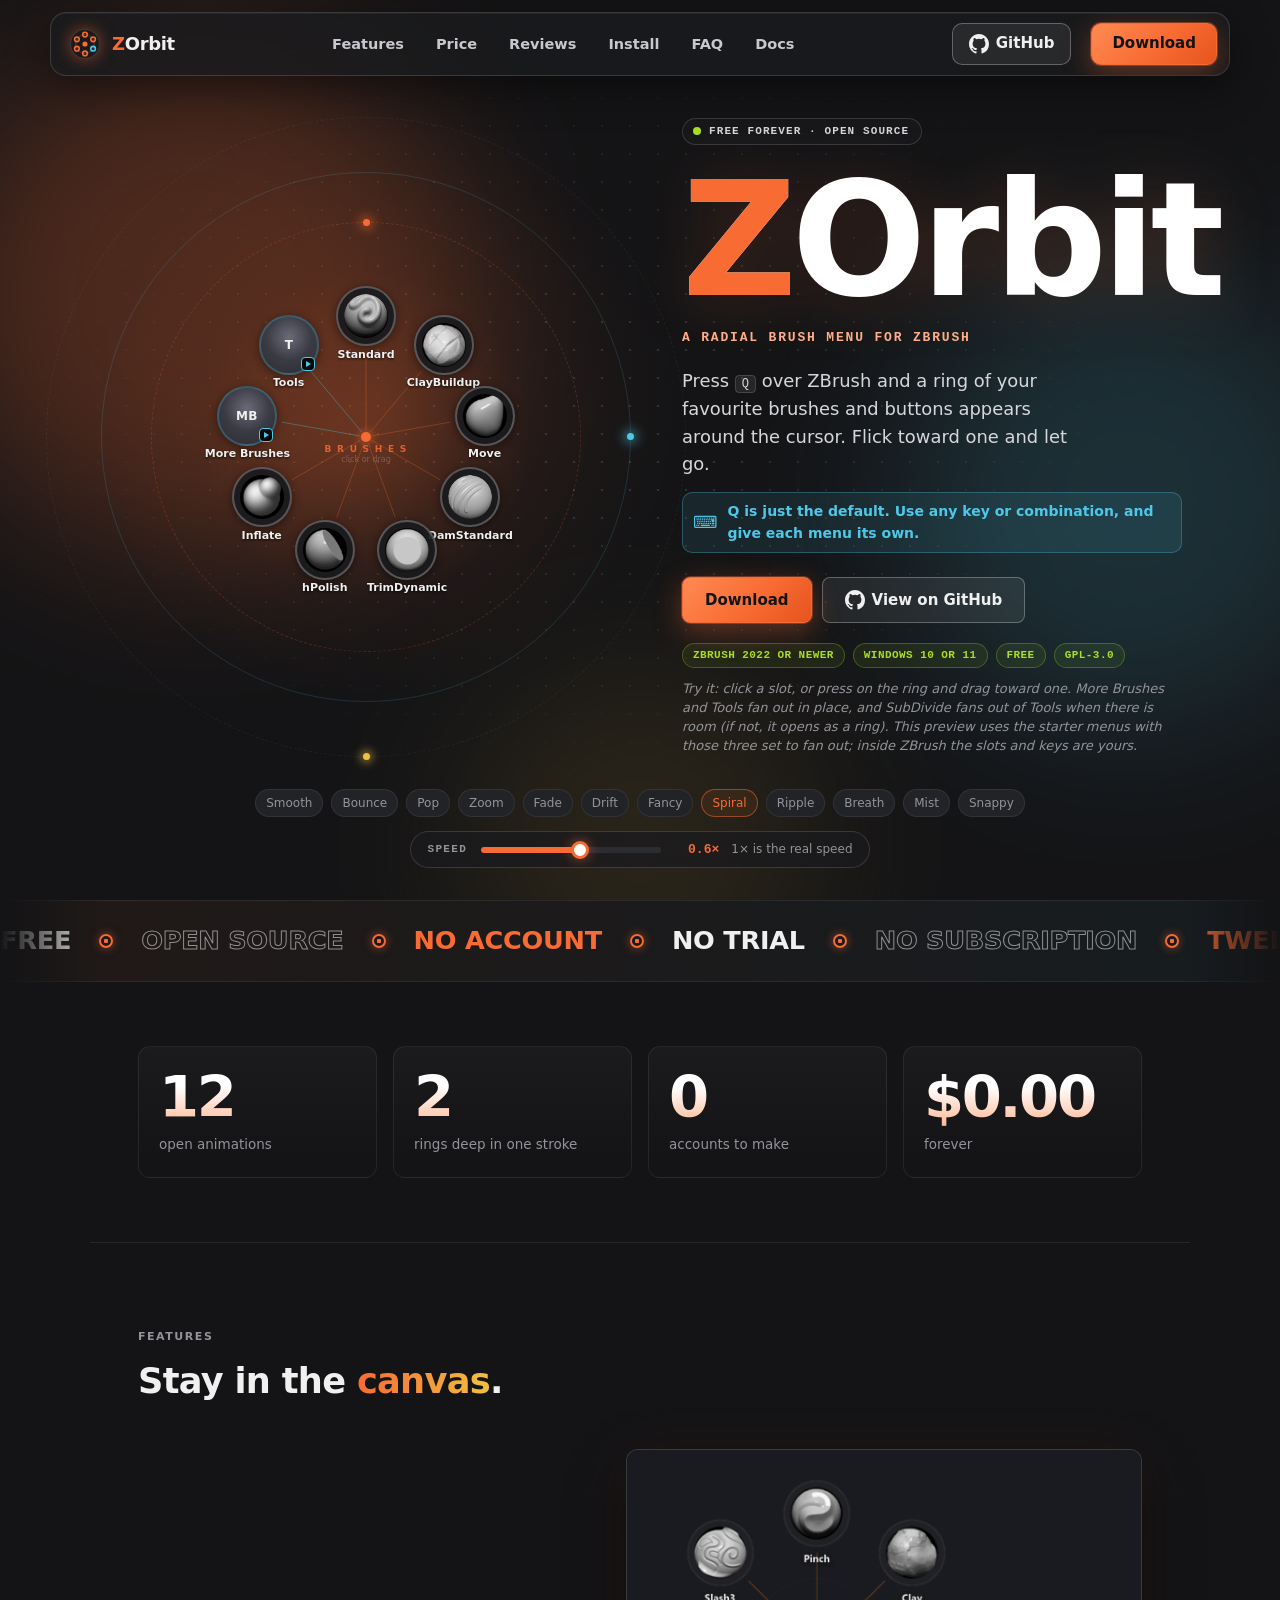
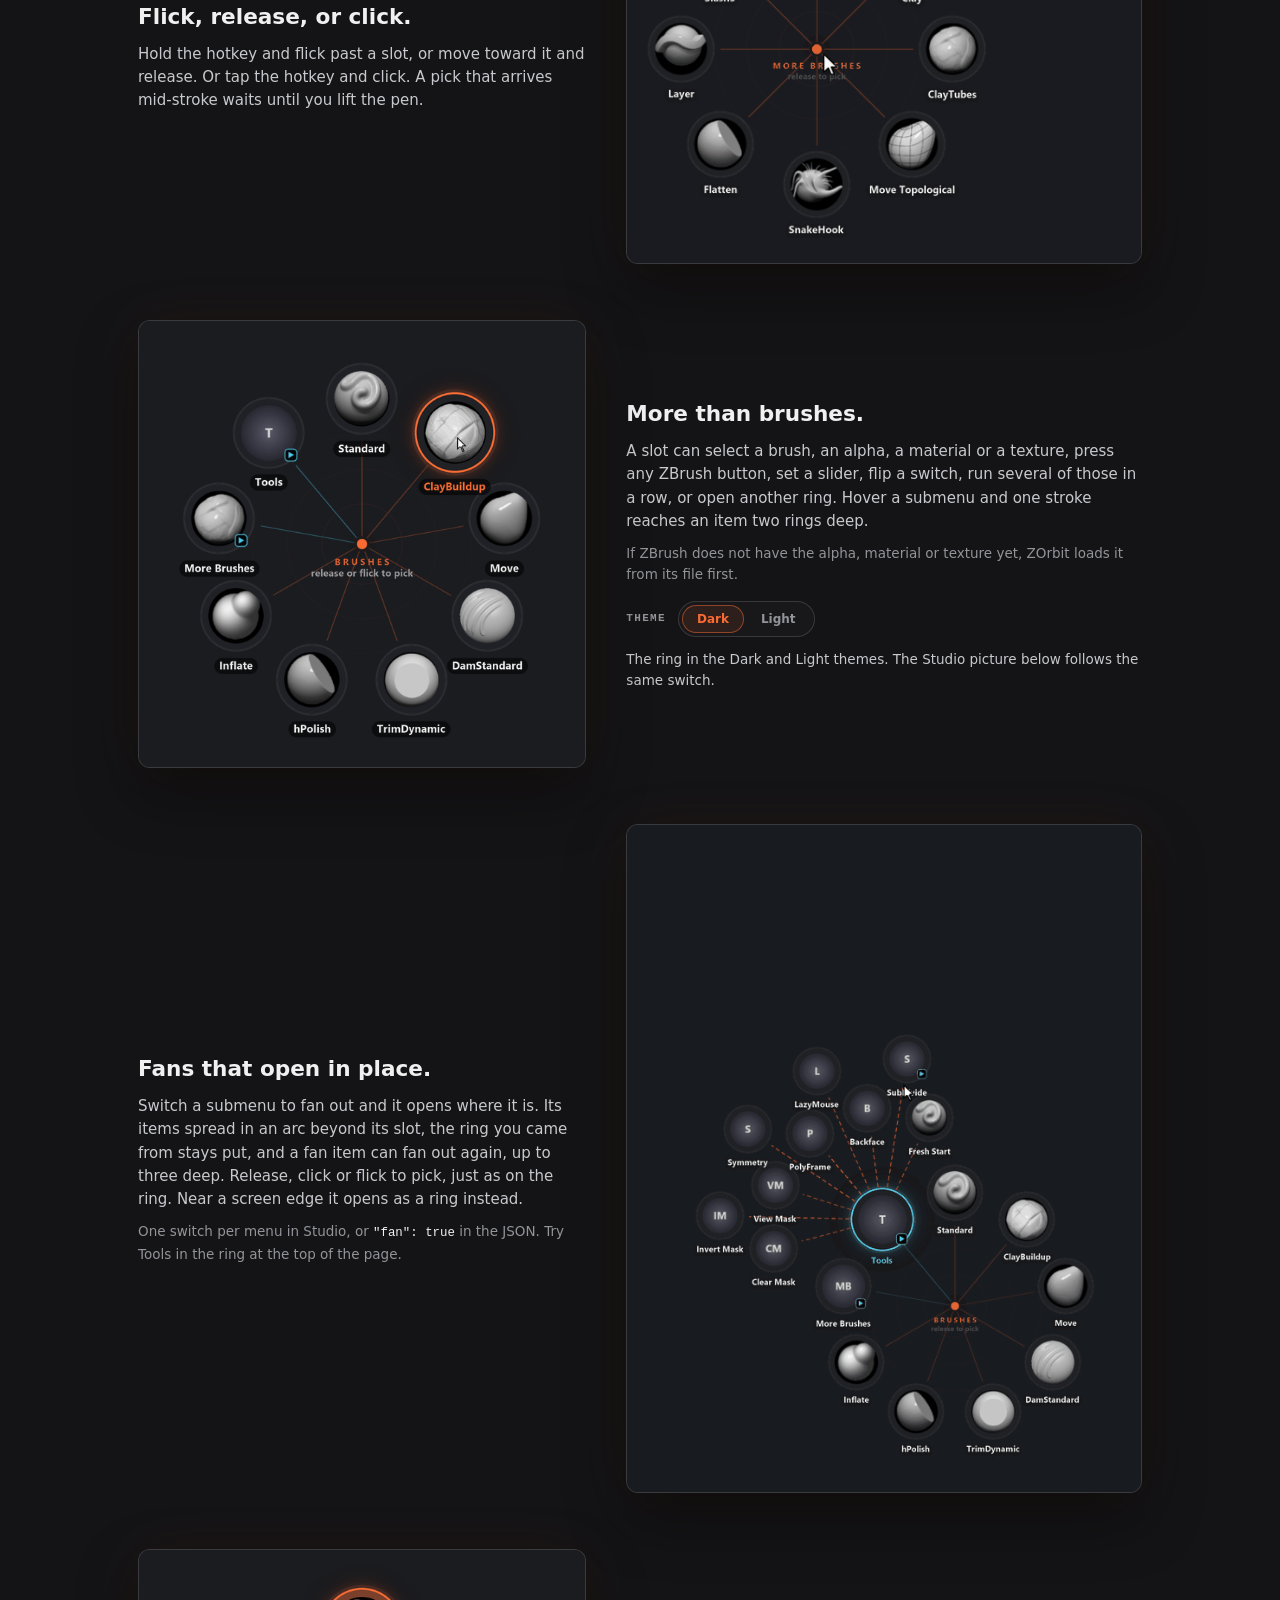
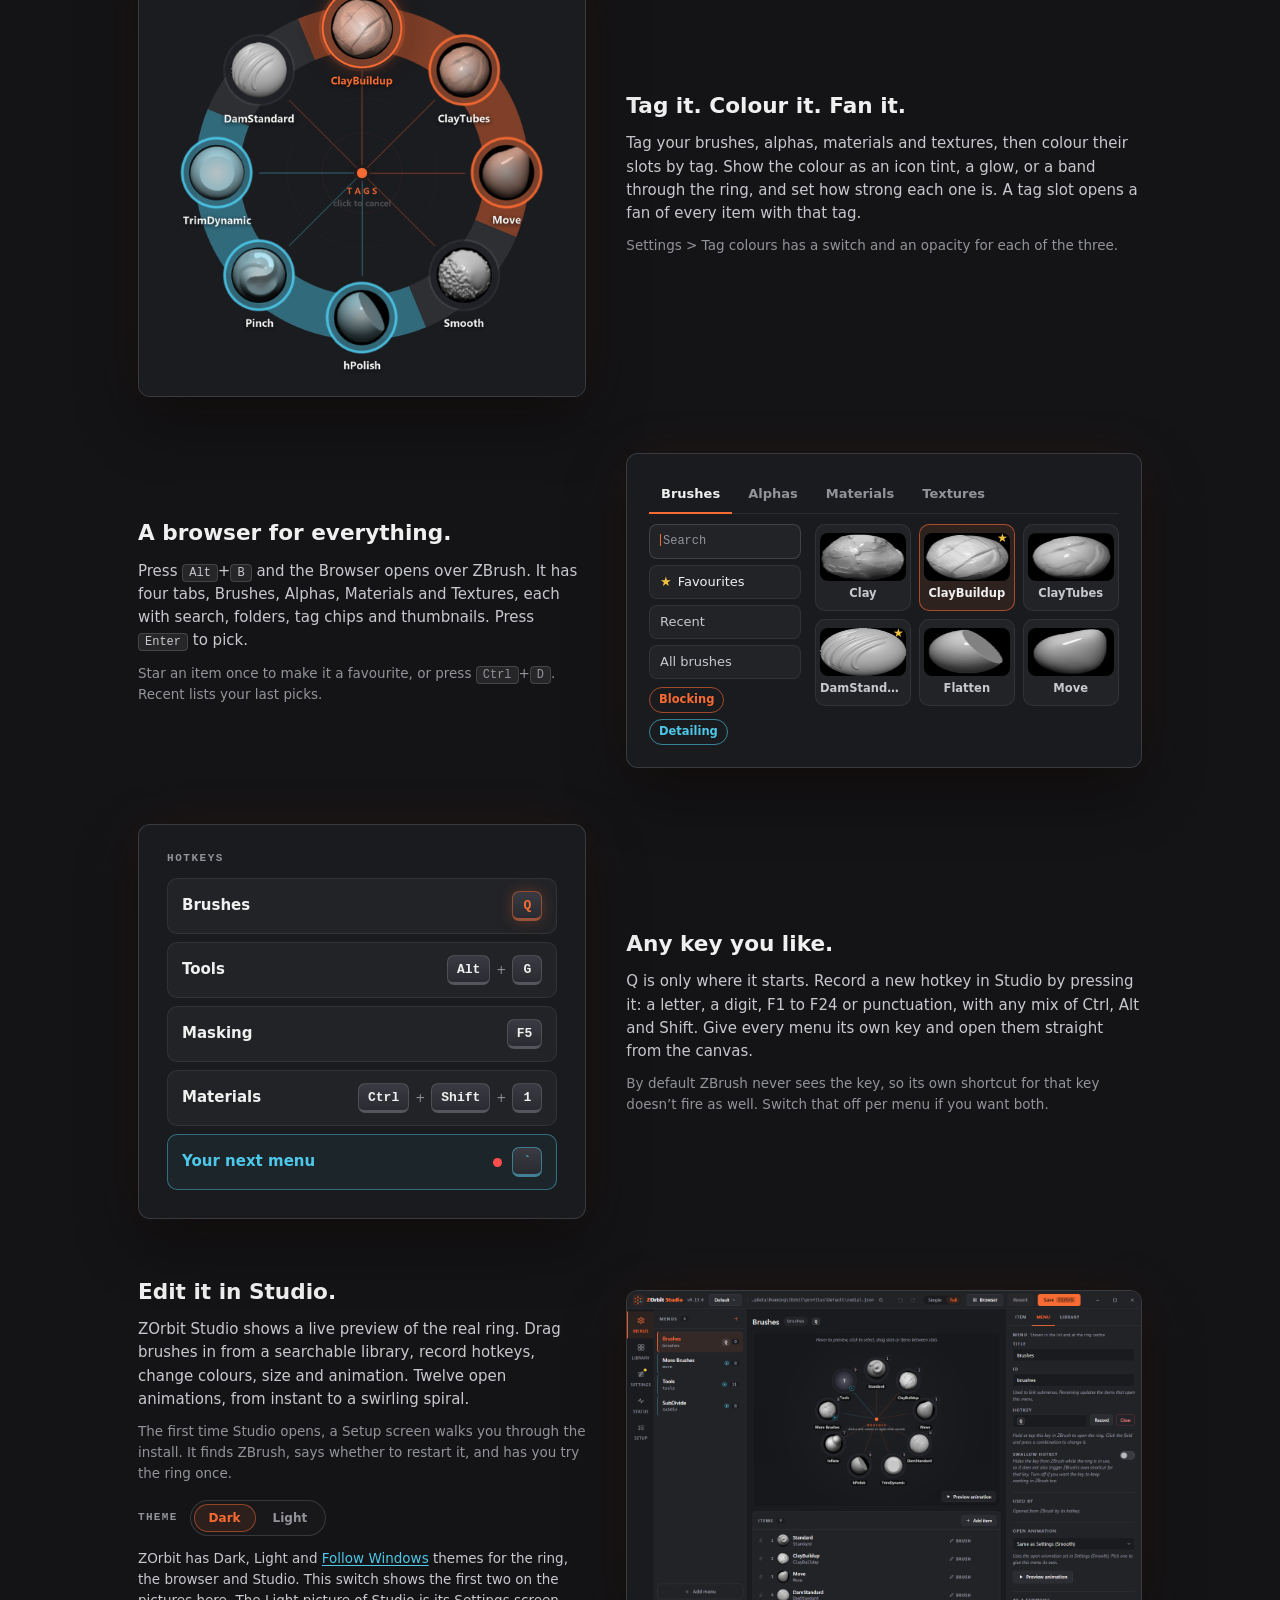
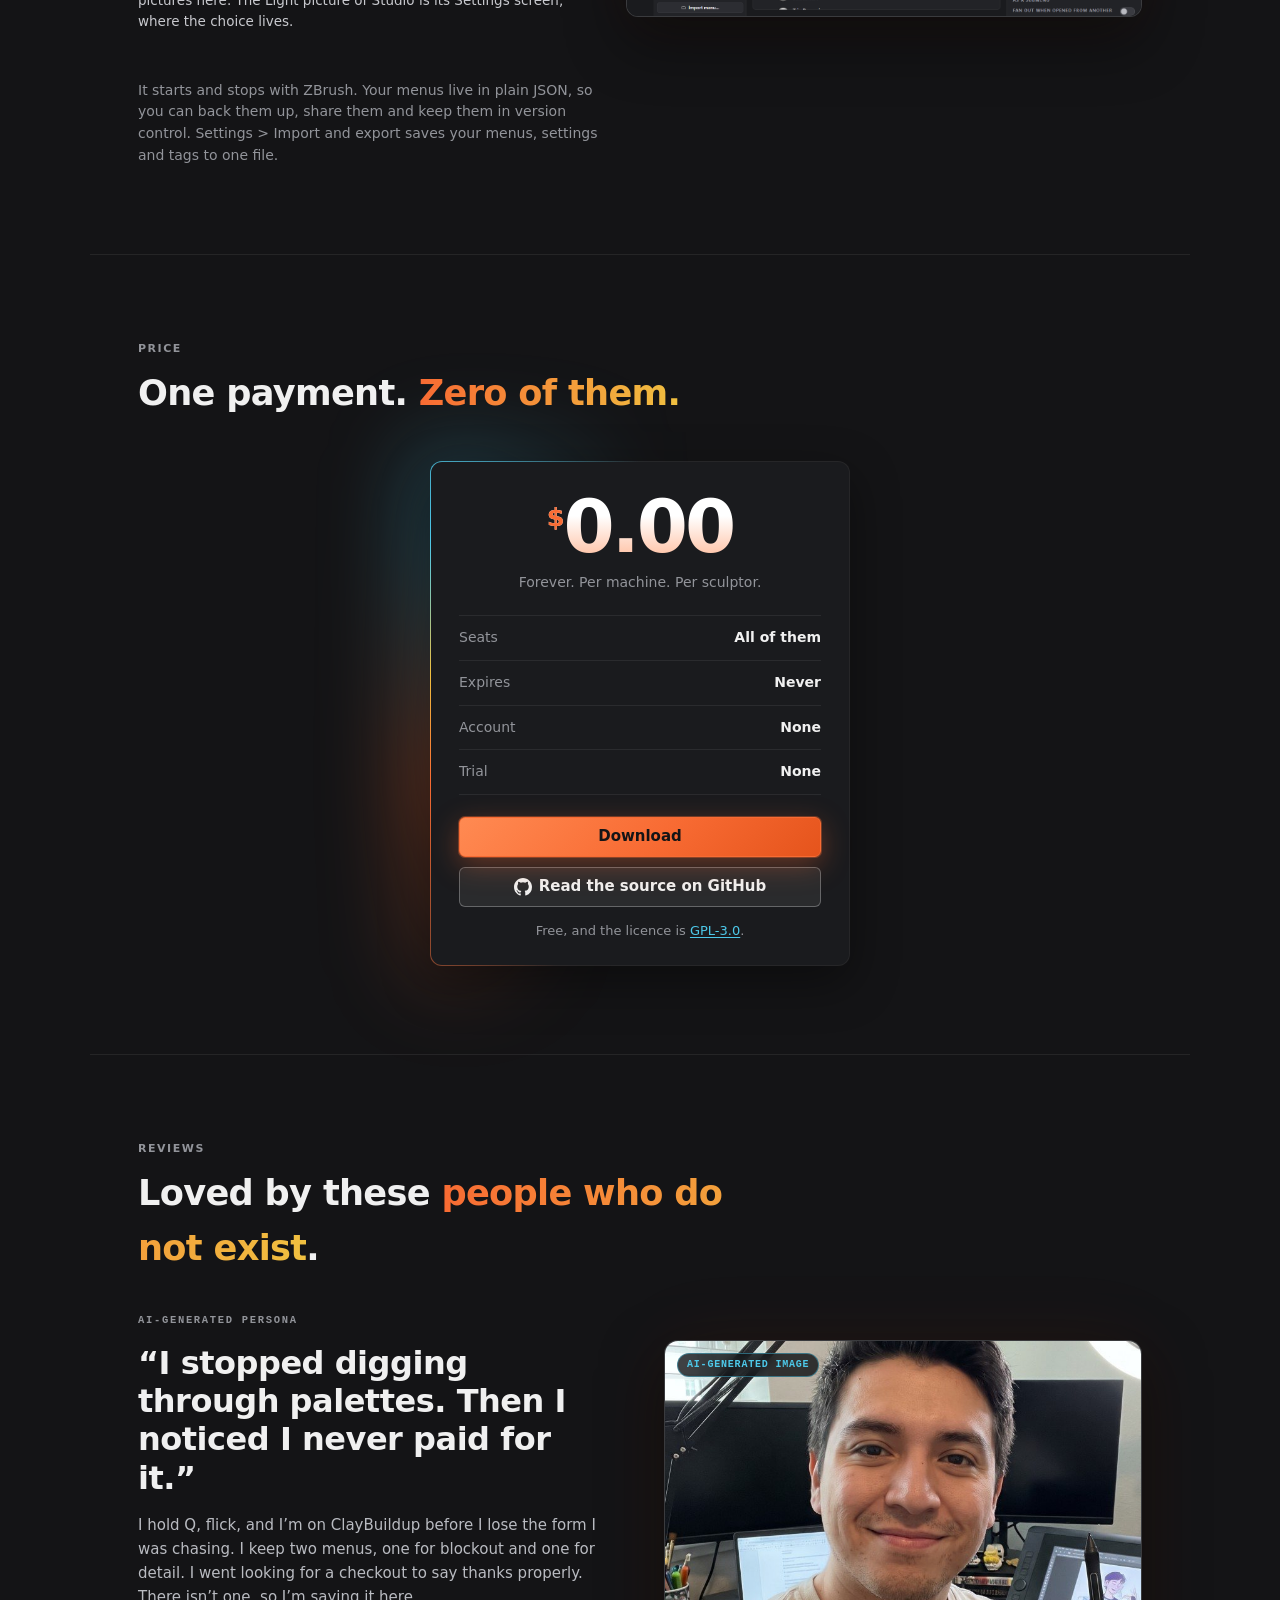
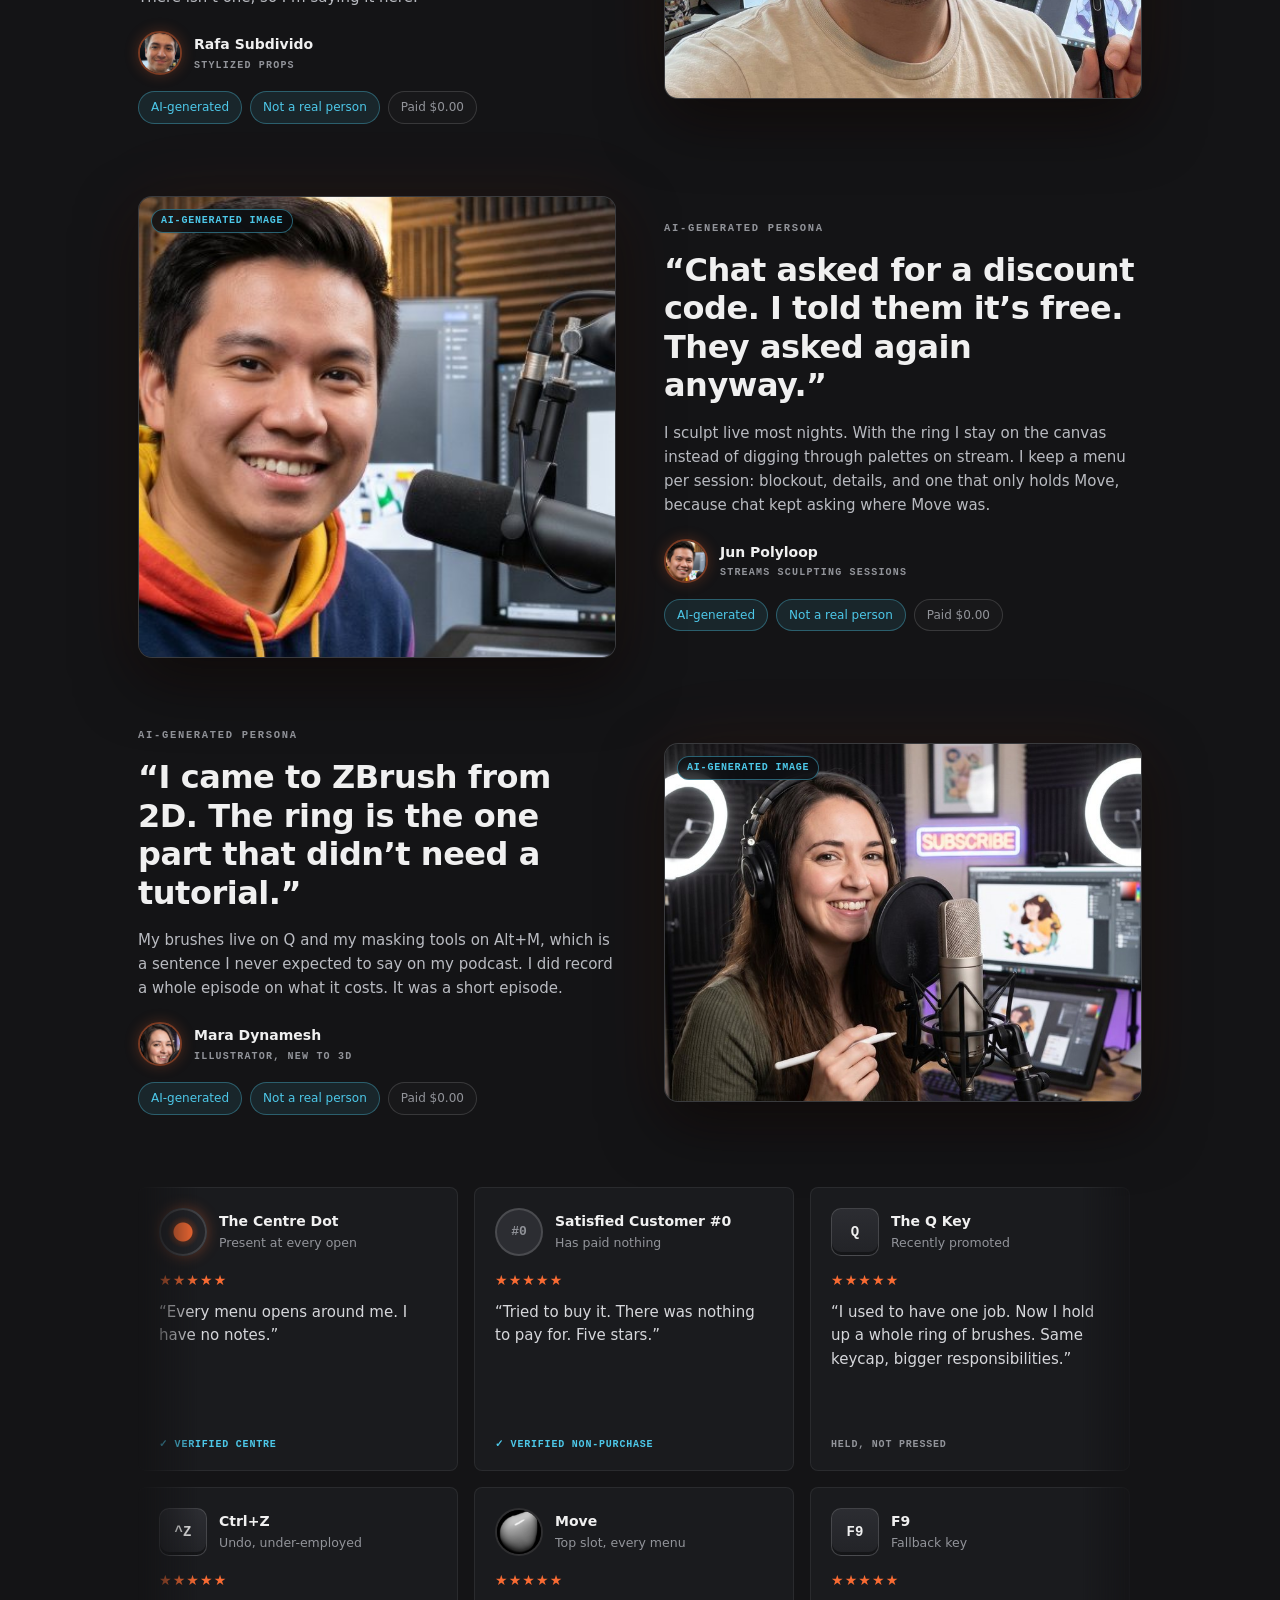
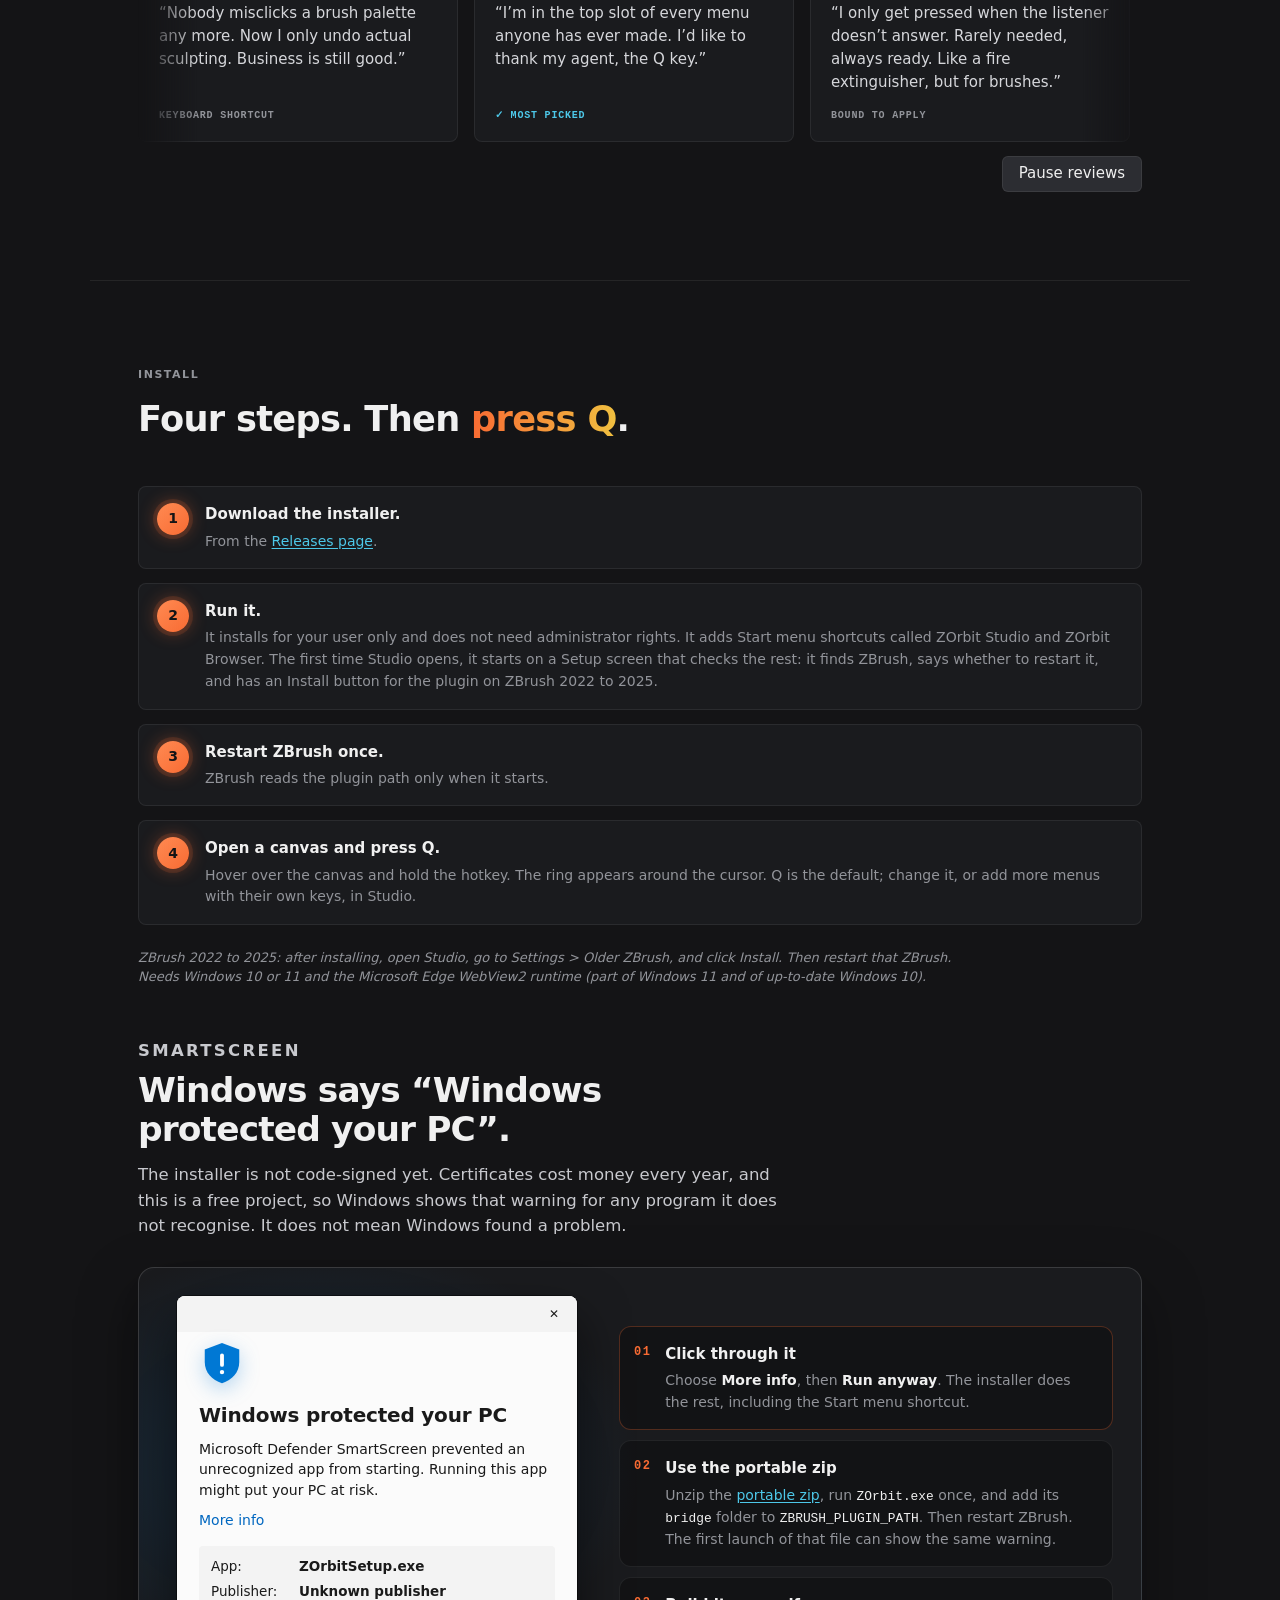
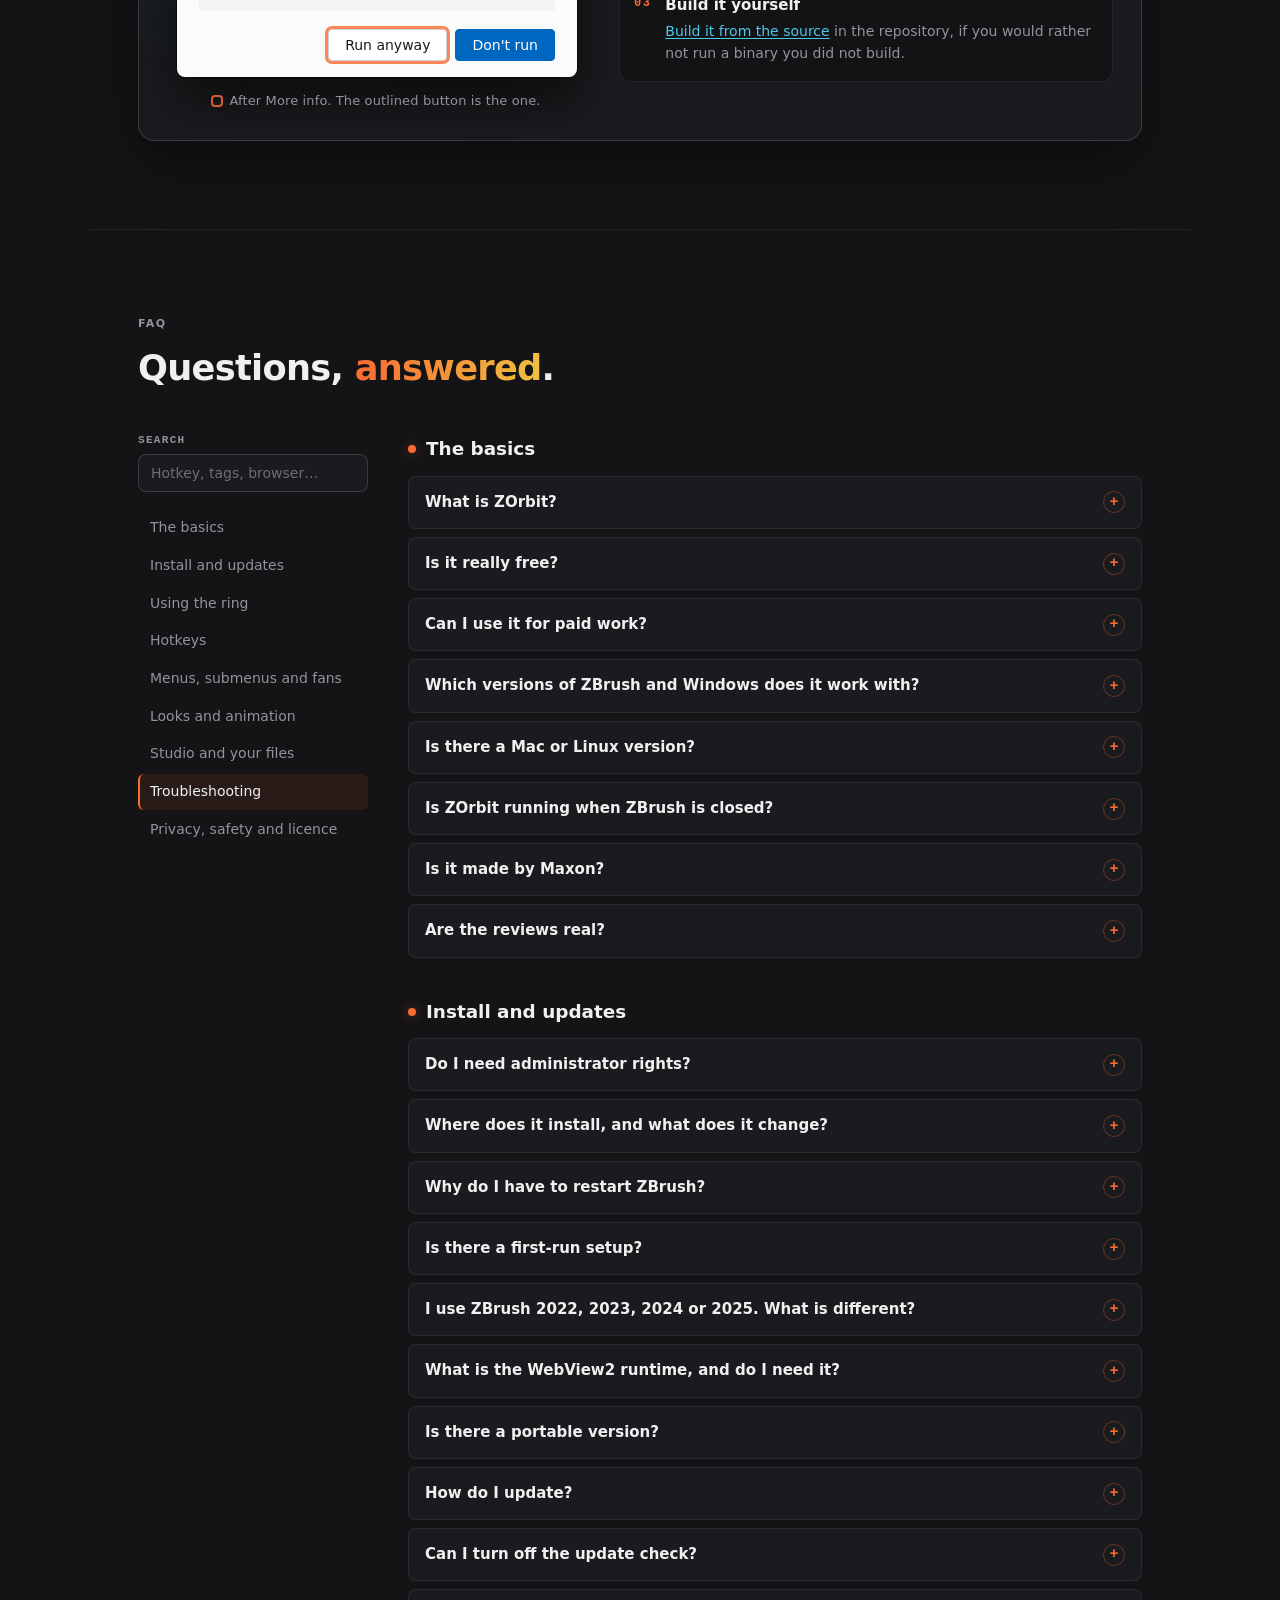
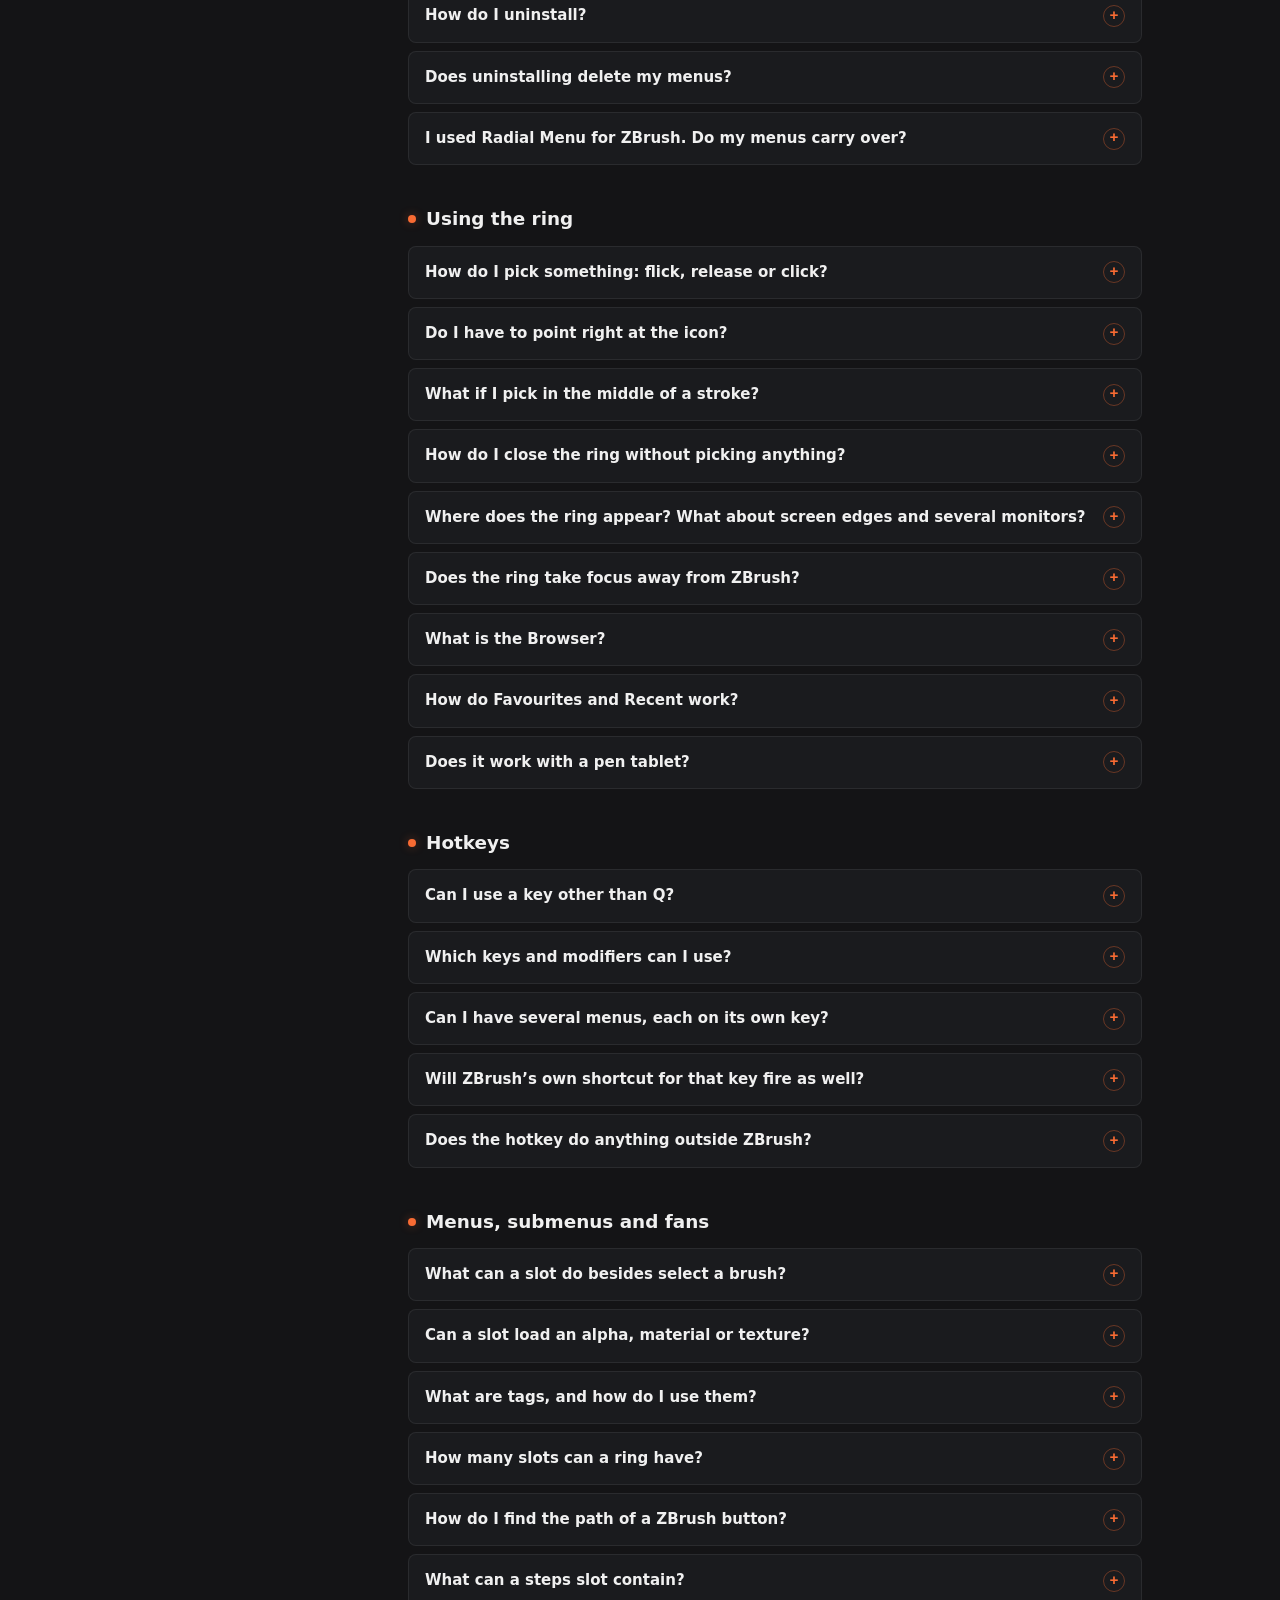
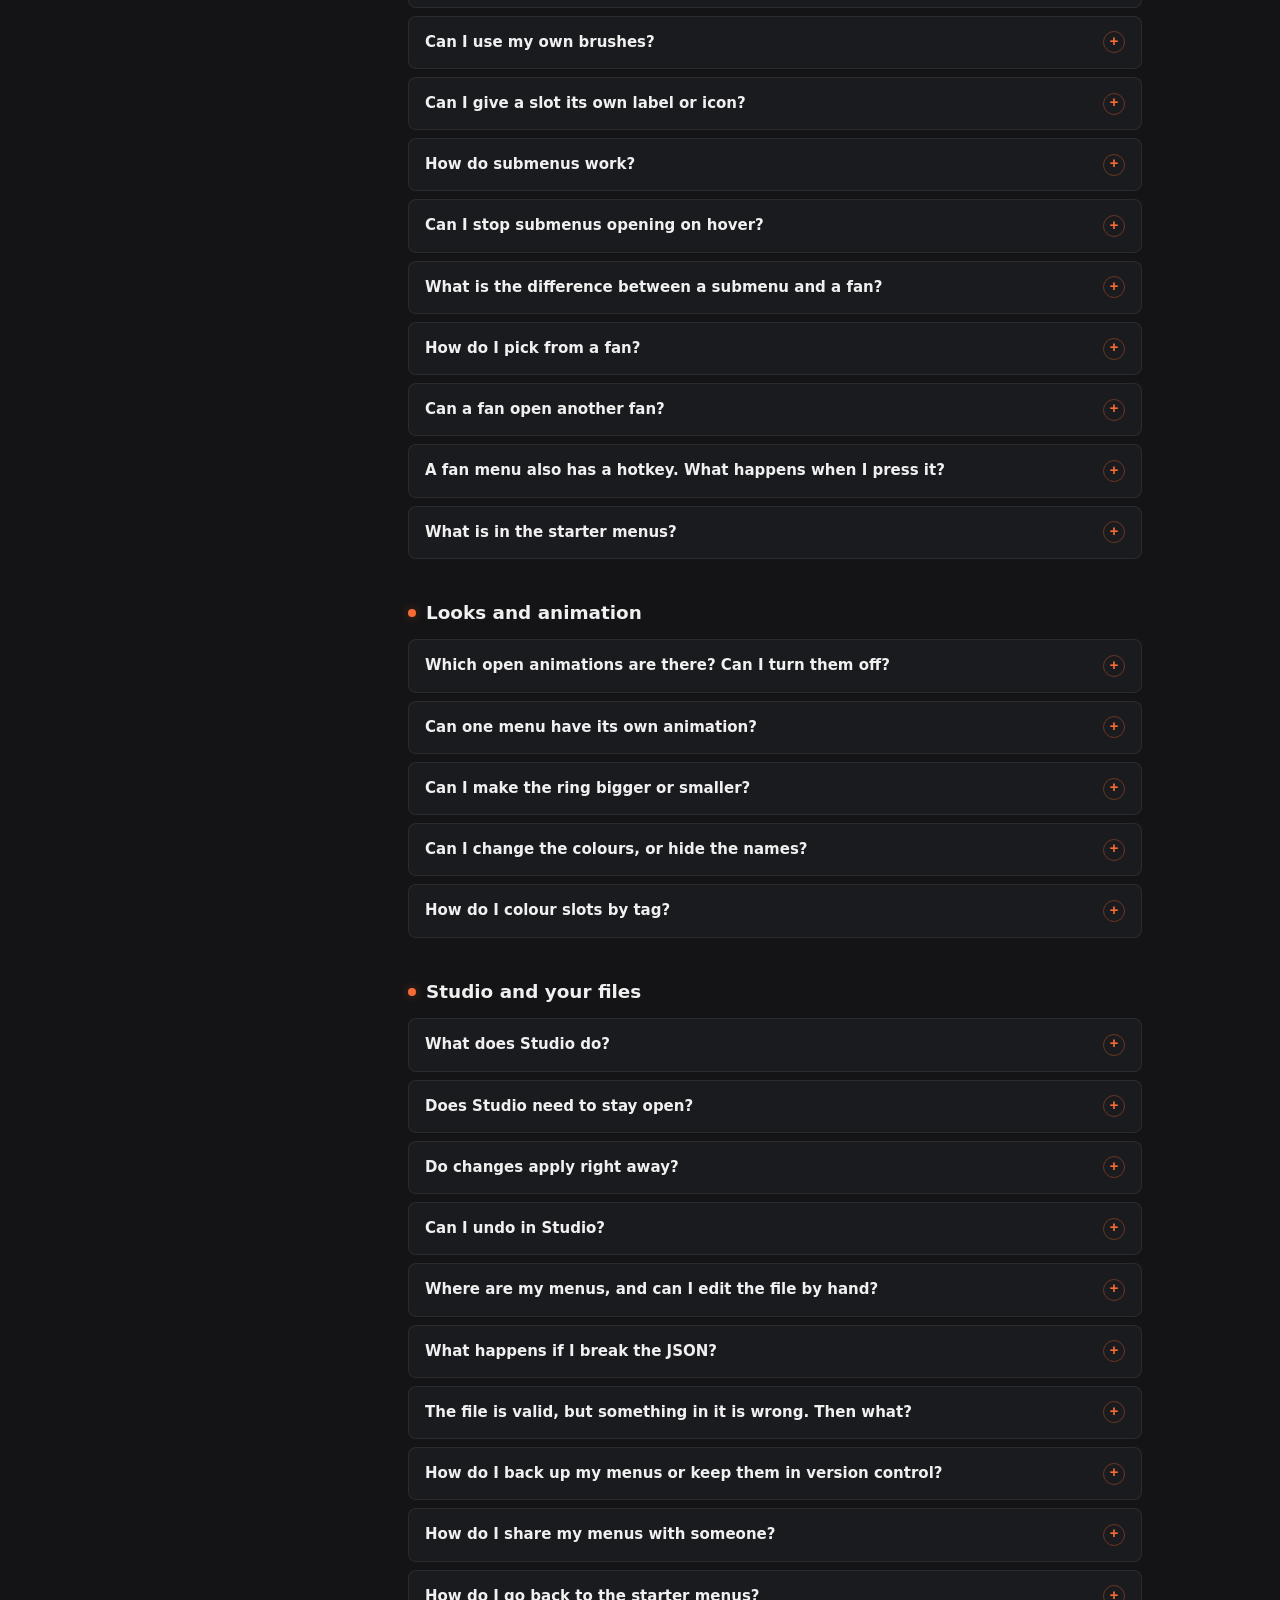
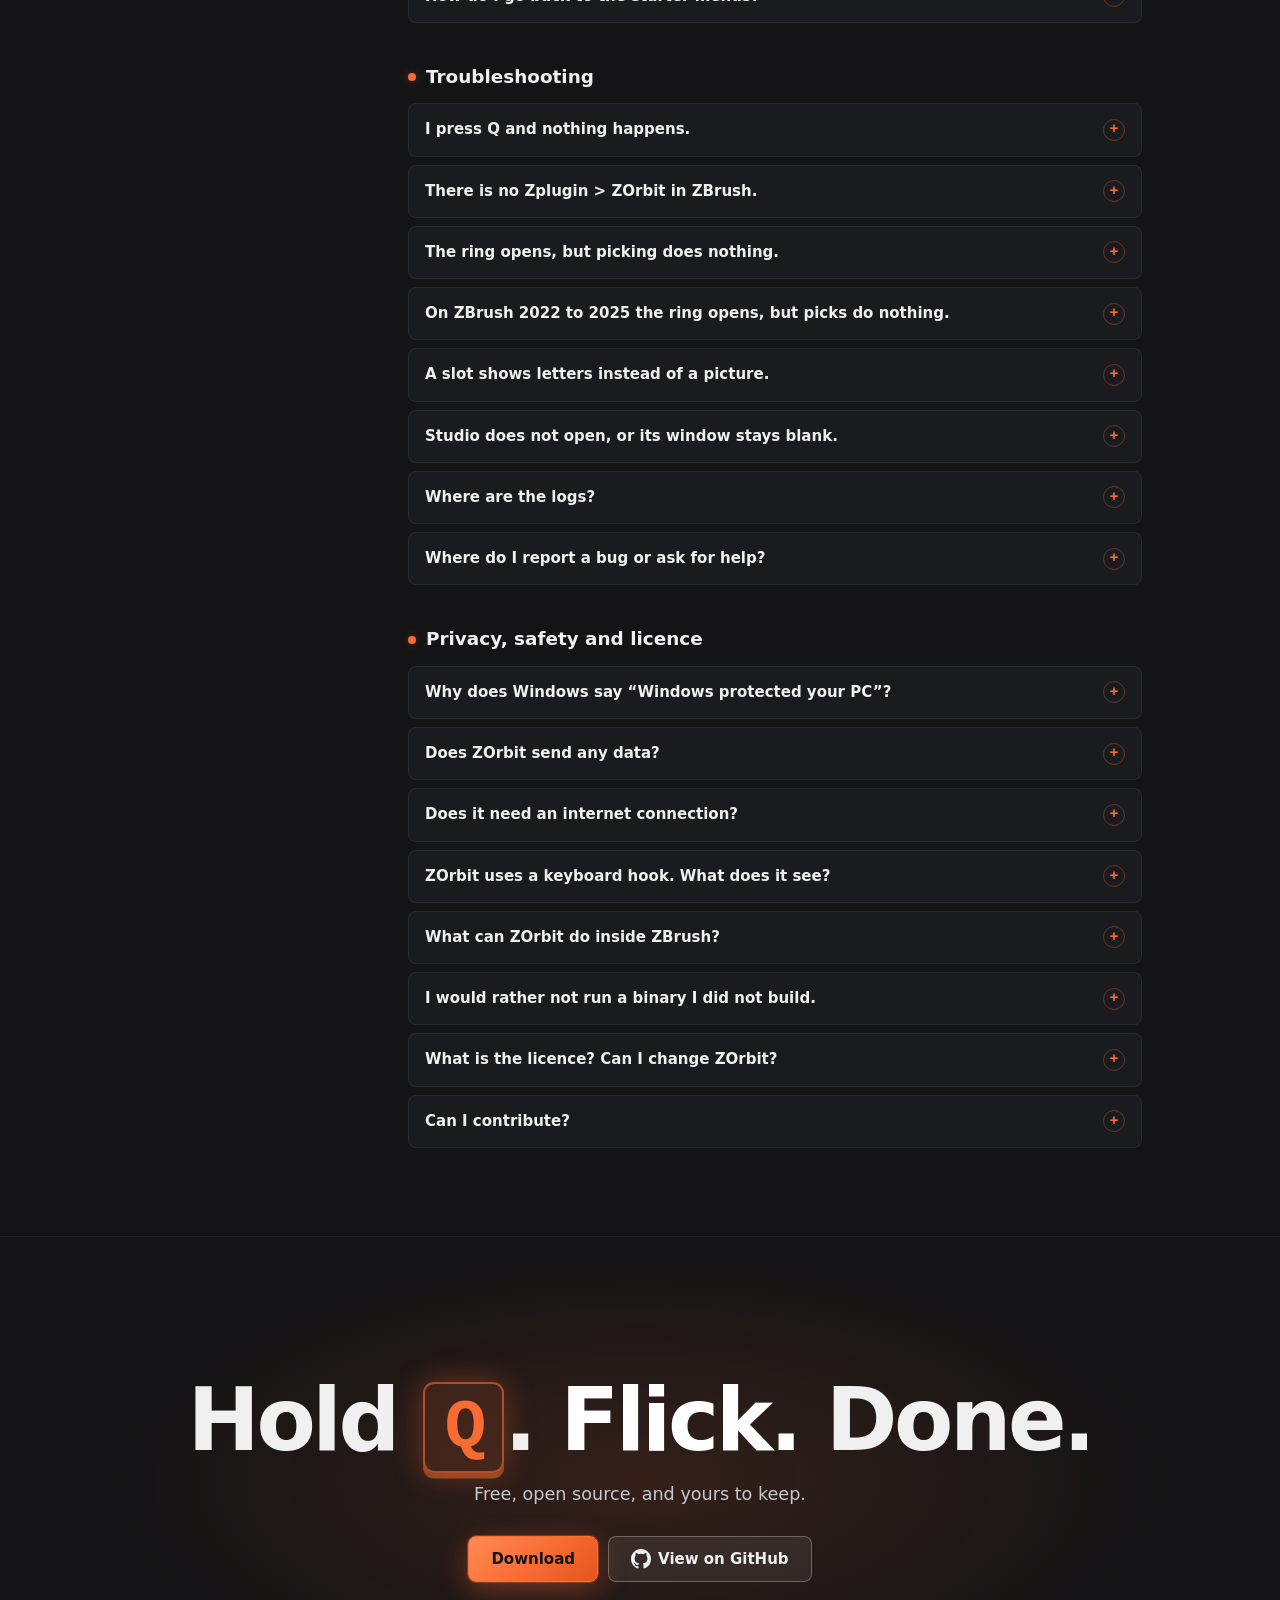
==== index.html @ 86460d47 "Theme toggle: show the ring and Studio in Dark and Light" ====
<!doctype html>
<html lang="en">
<head>
<meta charset="utf-8">
<meta name="viewport" content="width=device-width, initial-scale=1">
<title>ZOrbit - a radial brush menu for ZBrush, free and open source</title>
<meta name="description" content="Press Q over ZBrush and a ring of your favourite brushes appears around the cursor. Free, open source (GPL-3.0), for Windows.">
<meta name="theme-color" content="#141416">
<meta property="og:title" content="ZOrbit — a radial brush menu for ZBrush">
<meta property="og:description" content="Press Q over ZBrush and a ring of your favourite brushes appears around the cursor. Free, open source (GPL-3.0).">
<meta property="og:type" content="website">
<meta property="og:url" content="https://zorbit.lol/">
<meta property="og:image" content="https://zorbit.lol/images/ring.png">
<meta name="twitter:card" content="summary_large_image">
<meta name="twitter:title" content="ZOrbit — a radial brush menu for ZBrush">
<meta name="twitter:description" content="Press Q over ZBrush and a ring of your favourite brushes appears around the cursor. Free, open source (GPL-3.0).">
<meta name="twitter:image" content="https://zorbit.lol/images/ring.png">
<link rel="icon" type="image/png" href="favicon.png">
<link rel="stylesheet" href="styles.css">
</head>
<body>
<a class="skip" href="#main">Skip to content</a>
<svg class="sprite" width="0" height="0" aria-hidden="true" focusable="false">
  <symbol id="gh" viewBox="0 0 16 16"><path fill="currentColor" d="M8 0C3.58 0 0 3.58 0 8c0 3.54 2.29 6.53 5.47 7.59.4.07.55-.17.55-.38 0-.19-.01-.82-.01-1.49-2.01.37-2.53-.49-2.69-.94-.09-.23-.48-.94-.82-1.13-.28-.15-.68-.52-.01-.53.63-.01 1.08.58 1.23.82.72 1.21 1.87.87 2.33.66.07-.52.28-.87.51-1.07-1.78-.2-3.64-.89-3.64-3.95 0-.87.31-1.59.82-2.15-.08-.2-.36-1.02.08-2.12 0 0 .67-.21 2.2.82a7.6 7.6 0 0 1 4 0c1.53-1.04 2.2-.82 2.2-.82.44 1.1.16 1.92.08 2.12.51.56.82 1.27.82 2.15 0 3.07-1.87 3.75-3.65 3.95.29.25.54.73.54 1.48 0 1.07-.01 1.93-.01 2.2 0 .21.15.46.55.38A8.01 8.01 0 0 0 16 8c0-4.42-3.58-8-8-8Z"/></symbol>
</svg>

<header class="top">
  <div class="top-inner">
  <a class="brand" href="#">
    <span class="logo" aria-hidden="true">
      <svg viewBox="0 0 32 32" width="32" height="32">
        <circle cx="16" cy="16" r="14.5" fill="#1a1b1e" stroke="rgba(255,255,255,.10)"/>
        <circle cx="16" cy="16" r="9.5" fill="none" stroke="rgba(248,107,51,.28)" stroke-width="1"/>
        <g fill="none" stroke-width="1.6">
          <circle cx="16" cy="6.6" r="2.3" stroke="#f86b33"/><circle cx="24.1" cy="11.3" r="2.3" stroke="#f86b33"/>
          <circle cx="24.1" cy="20.7" r="2.3" stroke="#4dc8e9"/><circle cx="16" cy="25.4" r="2.3" stroke="#f86b33"/>
          <circle cx="7.9" cy="20.7" r="2.3" stroke="#f86b33"/><circle cx="7.9" cy="11.3" r="2.3" stroke="#f86b33"/>
        </g>
        <circle cx="16" cy="16" r="2.6" fill="#f86b33"/>
      </svg>
    </span>
    <span class="wordmark"><span class="wordmark-z">Z</span>Orbit</span>
  </a>
  <nav class="nav" aria-label="Page">
    <a href="#features">Features</a>
    <a href="#price">Price</a>
    <a href="#reviews">Reviews</a>
    <a href="#install">Install</a>
    <a href="#faq">FAQ</a>
    <a href="docs/">Docs</a>
  </nav>
  <a class="btn gh" href="https://github.com/combwizard/zorbit" aria-label="ZOrbit on GitHub"><svg class="gh-mark" width="20" height="20" aria-hidden="true"><use href="#gh"/></svg><span class="gh-label">GitHub</span></a>
  <a class="btn primary download" href="https://github.com/combwizard/zorbit/releases/latest">Download</a>
  <span class="progress" aria-hidden="true"></span>
  </div>
</header>

<main id="main">
  <section class="hero-wrap" id="hero">
    <div class="hero-bg" aria-hidden="true">
      <span class="orb orb-a"></span>
      <span class="orb orb-b"></span>
      <span class="orb orb-c"></span>
      <span class="hero-grid"></span>
      <span class="hero-spot"></span>
    </div>
    <div class="hero">
      <div class="hero-ring">
        <div class="orbits" aria-hidden="true">
          <span class="orbit o1"></span>
          <span class="orbit o2"></span>
          <span class="orbit o3"></span>
        </div>
        <div class="ring-mount" id="ringMount">
          <noscript>
            <img src="images/ring.png" alt="The Brushes radial menu with ClayBuildup hovered" width="550" height="550">
          </noscript>
        </div>
      </div>
      <div class="hero-copy">
        <p class="badge"><span class="badge-dot" aria-hidden="true"></span>Free forever · Open source</p>
        <h1><span class="shine"><span class="wordmark-z">Z</span>Orbit</span></h1>
        <p class="tagline">A radial brush menu for ZBrush</p>
        <p class="lede">Press <kbd>Q</kbd> over ZBrush and a ring of your favourite brushes and buttons appears around the cursor. Flick toward one and let go.</p>
        <p class="key-note"><span class="key-note-icon" aria-hidden="true">⌨</span>Q is just the default. Use any key or combination, and give each menu its own.</p>
        <div class="btn-row">
          <a class="btn primary download big" href="https://github.com/combwizard/zorbit/releases/latest">Download</a>
          <a class="btn big gh" href="https://github.com/combwizard/zorbit"><svg class="gh-mark" width="20" height="20" aria-hidden="true"><use href="#gh"/></svg>View on GitHub</a>
        </div>
        <ul class="compat" aria-label="Compatibility">
          <li>ZBrush 2022 or newer</li>
          <li>Windows 10 or 11</li>
          <li>Free</li>
          <li>GPL-3.0</li>
        </ul>
        <p class="fhint">Try it: click a slot, or press on the ring and drag toward one. More Brushes and Tools fan out in place, and SubDivide fans out of Tools when there is room (if not, it opens as a ring). This preview uses the starter menus with those three set to fan out; inside ZBrush the slots and keys are yours.</p>
      </div>
      <div class="anim-panel">
        <div class="anim-row" id="animRow" aria-label="Open animations"></div>
        <label class="speed" for="speedRange">
          <span class="speed-l">Speed</span>
          <input type="range" id="speedRange" min="0.1" max="1" step="0.05" value="0.6" aria-describedby="speedNote">
          <output id="speedOut" for="speedRange">0.6×</output>
          <span class="speed-note" id="speedNote">1× is the real speed</span>
        </label>
      </div>
    </div>
  </section>

  <div class="marquee" aria-hidden="true">
    <div class="marquee-track">
      <span>Free</span><i></i><span>Open source</span><i></i><span>No account</span><i></i><span>No trial</span><i></i><span>No subscription</span><i></i><span>Twelve open animations</span><i></i><span>Submenus</span><i></i><span>Fan-out submenus</span><i></i><span>Any hotkey</span><i></i><span>Flick to pick</span><i></i><span>Plain JSON menus</span><i></i><span>GPL-3.0</span><i></i>
      <span>Free</span><i></i><span>Open source</span><i></i><span>No account</span><i></i><span>No trial</span><i></i><span>No subscription</span><i></i><span>Twelve open animations</span><i></i><span>Submenus</span><i></i><span>Fan-out submenus</span><i></i><span>Any hotkey</span><i></i><span>Flick to pick</span><i></i><span>Plain JSON menus</span><i></i><span>GPL-3.0</span><i></i>
    </div>
  </div>

  <section class="stats" aria-label="At a glance">
    <div class="stat"><span class="stat-n" data-count="12">12</span><span class="stat-l">open animations</span></div>
    <div class="stat"><span class="stat-n" data-count="2">2</span><span class="stat-l">rings deep in one stroke</span></div>
    <div class="stat"><span class="stat-n">0</span><span class="stat-l">accounts to make</span></div>
    <div class="stat"><span class="stat-n" data-count="0" data-from="99.99" data-prefix="$" data-decimals="2">$0.00</span><span class="stat-l">forever</span></div>
  </section>

  <section class="section" id="features">
    <header class="section-head">
      <p class="eyebrow">Features</p>
      <h2>Stay in the <span class="grad">canvas</span>.</h2>
    </header>

    <article class="feature">
      <div class="feature-copy">
        <h3>Flick, release, or click.</h3>
        <p>Hold the hotkey and flick past a slot, or move toward it and release. Or tap the hotkey and click. A pick that arrives mid-stroke waits until you lift the pen.</p>
      </div>
      <figure class="feature-media">
        <picture>
          <source srcset="images/ring.png" media="(prefers-reduced-motion: reduce)">
          <img src="images/open-animation.gif" alt="Holding Q: the ring opens around the cursor, a submenu opens on hover, and a flick picks ClayTubes" width="550" height="412" loading="lazy">
        </picture>
      </figure>
    </article>

    <article class="feature flip">
      <div class="feature-copy">
        <h3>More than brushes.</h3>
        <p>A slot can select a brush, an alpha, a material or a texture, press any ZBrush button, set a slider, flip a switch, run several of those in a row, or open another ring. Hover a submenu and one stroke reaches an item two rings deep.</p>
        <p class="feature-sub">If ZBrush does not have the alpha, material or texture yet, ZOrbit loads it from its file first.</p>
        <div class="theme-switch">
          <span class="theme-switch-l">Theme</span>
          <div class="theme-seg" role="group" aria-label="Theme">
            <button type="button" data-theme-set="dark" aria-pressed="true">Dark</button>
            <button type="button" data-theme-set="light" aria-pressed="false">Light</button>
          </div>
        </div>
        <p class="theme-note">The ring in the Dark and Light themes. The Studio picture below follows the same switch.</p>
      </div>
      <figure class="feature-media">
        <img src="images/ring.png" alt="Brushes menu with ClayBuildup hovered, in the Dark theme" width="600" height="600" loading="lazy" data-light="images/ring-light.png" data-light-alt="Brushes menu with ClayBuildup hovered, in the Light theme">
      </figure>
    </article>

    <article class="feature">
      <div class="feature-copy">
        <h3>Fans that open in place.</h3>
        <p>Switch a submenu to fan out and it opens where it is. Its items spread in an arc beyond its slot, the ring you came from stays put, and a fan item can fan out again, up to three deep. Release, click or flick to pick, just as on the ring. Near a screen edge it opens as a ring instead.</p>
        <p class="feature-sub">One switch per menu in Studio, or <code>"fan": true</code> in the JSON. Try Tools in the ring at the top of the page.</p>
      </div>
      <figure class="feature-media">
        <picture>
          <source srcset="images/fan.png" media="(prefers-reduced-motion: reduce)">
          <img src="images/fan-out.gif" alt="Holding Q: hovering More Brushes fans its brushes out to the left; moving to Tools fans out its switches, SubDivide fans out its sizes above that, and a flick past 1.00 picks it" width="594" height="771" loading="lazy">
        </picture>
      </figure>
    </article>

    <article class="feature flip">
      <div class="feature-copy">
        <h3>Tag it. Colour it. Fan it.</h3>
        <p>Tag your brushes, alphas, materials and textures, then colour their slots by tag. Show the colour as an icon tint, a glow, or a band through the ring, and set how strong each one is. A tag slot opens a fan of every item with that tag.</p>
        <p class="feature-sub">Settings &gt; Tag colours has a switch and an opacity for each of the three.</p>
      </div>
      <figure class="feature-media">
        <img src="images/tag-colours.png" alt="A ring of eight brushes with two tags. Blocking is orange and Detailing is blue. Each tagged slot has a rim in its tag colour, and a band behind the slots follows the tags, with two untagged slots in grey." width="600" height="600" loading="lazy">
      </figure>
    </article>

    <article class="feature">
      <div class="feature-copy">
        <h3>A browser for everything.</h3>
        <p>Press <kbd>Alt</kbd>+<kbd>B</kbd> and the Browser opens over ZBrush. It has four tabs, Brushes, Alphas, Materials and Textures, each with search, folders, tag chips and thumbnails. Press <kbd>Enter</kbd> to pick.</p>
        <p class="feature-sub">Star an item once to make it a favourite, or press <kbd>Ctrl</kbd>+<kbd>D</kbd>. Recent lists your last picks.</p>
      </div>
      <figure class="feature-media browser-media" aria-hidden="true">
        <div class="bm">
          <div class="bm-tabs">
            <span class="bm-tab on">Brushes</span><span class="bm-tab">Alphas</span><span class="bm-tab">Materials</span><span class="bm-tab">Textures</span>
          </div>
          <div class="bm-body">
            <div class="bm-side">
              <span class="bm-search">Search</span>
              <span class="bm-folder fav"><i>&#9733;</i>Favourites</span>
              <span class="bm-folder">Recent</span>
              <span class="bm-folder">All brushes</span>
              <span class="bm-chips"><span class="bm-chip orange">Blocking</span><span class="bm-chip blue">Detailing</span></span>
            </div>
            <div class="bm-grid">
              <span class="bm-card"><img src="brush-icons/Clay.png" alt="" width="48" height="48" loading="lazy"><b>Clay</b></span>
              <span class="bm-card sel"><img src="brush-icons/ClayBuildup.png" alt="" width="48" height="48" loading="lazy"><b>ClayBuildup</b><i class="bm-star on">&#9733;</i></span>
              <span class="bm-card"><img src="brush-icons/ClayTubes.png" alt="" width="48" height="48" loading="lazy"><b>ClayTubes</b></span>
              <span class="bm-card"><img src="brush-icons/DamStandard.png" alt="" width="48" height="48" loading="lazy"><b>DamStandard</b><i class="bm-star on">&#9733;</i></span>
              <span class="bm-card"><img src="brush-icons/Flatten.png" alt="" width="48" height="48" loading="lazy"><b>Flatten</b></span>
              <span class="bm-card"><img src="brush-icons/Move.png" alt="" width="48" height="48" loading="lazy"><b>Move</b></span>
            </div>
          </div>
        </div>
      </figure>
    </article>

    <article class="feature flip">
      <div class="feature-copy">
        <h3>Any key you like.</h3>
        <p>Q is only where it starts. Record a new hotkey in Studio by pressing it: a letter, a digit, F1 to F24 or punctuation, with any mix of Ctrl, Alt and Shift. Give every menu its own key and open them straight from the canvas.</p>
        <p class="feature-sub">By default ZBrush never sees the key, so its own shortcut for that key doesn’t fire as well. Switch that off per menu if you want both.</p>
      </div>
      <figure class="feature-media keys-media" aria-hidden="true">
        <div class="keys-panel">
          <div class="keys-head">Hotkeys</div>
          <div class="keys-row default"><span class="keys-menu">Brushes</span><span class="keys"><kbd>Q</kbd></span></div>
          <div class="keys-row"><span class="keys-menu">Tools</span><span class="keys"><kbd>Alt</kbd><i>+</i><kbd>G</kbd></span></div>
          <div class="keys-row"><span class="keys-menu">Masking</span><span class="keys"><kbd>F5</kbd></span></div>
          <div class="keys-row"><span class="keys-menu">Materials</span><span class="keys"><kbd>Ctrl</kbd><i>+</i><kbd>Shift</kbd><i>+</i><kbd>1</kbd></span></div>
          <div class="keys-row rec">
            <span class="keys-menu">Your next menu</span>
            <span class="keys" id="keysRec" data-cycle="`|Alt+W|F9|Shift+Space|Ctrl+E"><span class="rec-dot"></span><kbd>`</kbd></span>
          </div>
        </div>
      </figure>
    </article>

    <article class="feature">
      <div class="feature-copy">
        <h3>Edit it in Studio.</h3>
        <p>ZOrbit Studio shows a live preview of the real ring. Drag brushes in from a searchable library, record hotkeys, change colours, size and animation. Twelve open animations, from instant to a swirling spiral.</p>
        <p class="feature-sub">The first time Studio opens, a Setup screen walks you through the install. It finds ZBrush, says whether to restart it, and has you try the ring once.</p>
        <div class="theme-switch">
          <span class="theme-switch-l">Theme</span>
          <div class="theme-seg" role="group" aria-label="Theme">
            <button type="button" data-theme-set="dark" aria-pressed="true">Dark</button>
            <button type="button" data-theme-set="light" aria-pressed="false">Light</button>
          </div>
        </div>
        <p class="theme-note">ZOrbit has Dark, Light and <a href="https://zorbit.lol/docs/appearance/#theme">Follow Windows</a> themes for the ring, the browser and Studio. This switch shows the first two on the pictures here. The Light picture of Studio is its Settings screen, where the choice lives.</p>
      </div>
      <figure class="feature-media">
        <img src="images/studio.png" alt="ZOrbit Studio in the Dark theme: the menu list, the ring preview and the brush library" width="1360" height="860" loading="lazy" data-light="images/studio-light.png" data-light-alt="ZOrbit Studio in the Light theme, on the Settings screen: the Theme setting with Dark, Light and Follow Windows above the ring geometry and a ring preview">
      </figure>
    </article>

    <p class="under-note">It starts and stops with ZBrush. Your menus live in plain JSON, so you can back them up, share them and keep them in version control. Settings &gt; Import and export saves your menus, settings and tags to one file.</p>
  </section>

  <section class="section" id="price">
    <header class="section-head">
      <p class="eyebrow">Price</p>
      <h2>One payment. <span class="grad">Zero of them.</span></h2>
    </header>
    <div class="price-card glow-card">
      <div class="price-amount"><span class="currency">$</span>0.00</div>
      <p class="price-sub">Forever. Per machine. Per sculptor.</p>
      <dl class="price-rows">
        <div><dt>Seats</dt><dd>All of them</dd></div>
        <div><dt>Expires</dt><dd>Never</dd></div>
        <div><dt>Account</dt><dd>None</dd></div>
        <div><dt>Trial</dt><dd>None</dd></div>
      </dl>
      <a class="btn primary download" href="https://github.com/combwizard/zorbit/releases/latest">Download</a>
      <a class="btn gh" href="https://github.com/combwizard/zorbit"><svg class="gh-mark" width="18" height="18" aria-hidden="true"><use href="#gh"/></svg>Read the source on GitHub</a>
      <p class="price-foot">Free, and the licence is <a href="https://github.com/combwizard/zorbit/blob/main/LICENSE">GPL-3.0</a>.</p>
    </div>
  </section>

  <section class="section" id="reviews">
    <header class="section-head">
      <p class="eyebrow">Reviews</p>
      <h2>Loved by these <span class="grad">people who do not exist</span>.</h2>
    </header>
    <article class="spotlight">
      <div class="spotlight-copy">
        <p class="spotlight-eyebrow">AI-generated persona</p>
        <blockquote>
          <p class="pull">“I stopped digging through palettes. Then I noticed I never paid for it.”</p>
          <p class="pull-long">I hold Q, flick, and I’m on ClayBuildup before I lose the form I was chasing. I keep two menus, one for blockout and one for detail. I went looking for a checkout to say thanks properly. There isn’t one, so I’m saying it here.</p>
        </blockquote>
        <div class="spotlight-who">
          <img class="spotlight-face" src="personas/persona-1.jpg" alt="" width="48" height="48" loading="lazy">
          <div>
            <p class="review-name">Rafa Subdivido</p>
            <p class="spotlight-role">Stylized props</p>
          </div>
        </div>
        <ul class="chips" aria-label="About this reviewer">
          <li>AI-generated</li>
          <li>Not a real person</li>
          <li>Paid $0.00</li>
        </ul>
      </div>
      <figure class="spotlight-media">
        <img src="personas/persona-1-wide.jpg" alt="AI-generated image of a fictional artist at his desk, holding up a pen" width="760" height="570" loading="lazy">
        <span class="media-tag">AI-generated image</span>
      </figure>
    </article>

    <article class="spotlight flip">
      <div class="spotlight-copy">
        <p class="spotlight-eyebrow">AI-generated persona</p>
        <blockquote>
          <p class="pull">“Chat asked for a discount code. I told them it’s free. They asked again anyway.”</p>
          <p class="pull-long">I sculpt live most nights. With the ring I stay on the canvas instead of digging through palettes on stream. I keep a menu per session: blockout, details, and one that only holds Move, because chat kept asking where Move was.</p>
        </blockquote>
        <div class="spotlight-who">
          <img class="spotlight-face" src="personas/persona-2.jpg" alt="" width="48" height="48" loading="lazy">
          <div>
            <p class="review-name">Jun Polyloop</p>
            <p class="spotlight-role">Streams sculpting sessions</p>
          </div>
        </div>
        <ul class="chips" aria-label="About this reviewer">
          <li>AI-generated</li>
          <li>Not a real person</li>
          <li>Paid $0.00</li>
        </ul>
      </div>
      <figure class="spotlight-media">
        <img src="personas/persona-2-wide.jpg" alt="AI-generated image of a fictional streamer smiling beside a microphone" width="438" height="548" loading="lazy">
        <span class="media-tag">AI-generated image</span>
      </figure>
    </article>

    <article class="spotlight">
      <div class="spotlight-copy">
        <p class="spotlight-eyebrow">AI-generated persona</p>
        <blockquote>
          <p class="pull">“I came to ZBrush from 2D. The ring is the one part that didn’t need a tutorial.”</p>
          <p class="pull-long">My brushes live on Q and my masking tools on Alt+M, which is a sentence I never expected to say on my podcast. I did record a whole episode on what it costs. It was a short episode.</p>
        </blockquote>
        <div class="spotlight-who">
          <img class="spotlight-face" src="personas/persona-3.jpg" alt="" width="48" height="48" loading="lazy">
          <div>
            <p class="review-name">Mara Dynamesh</p>
            <p class="spotlight-role">Illustrator, new to 3D</p>
          </div>
        </div>
        <ul class="chips" aria-label="About this reviewer">
          <li>AI-generated</li>
          <li>Not a real person</li>
          <li>Paid $0.00</li>
        </ul>
      </div>
      <figure class="spotlight-media">
        <img src="personas/persona-3-wide.jpg" alt="AI-generated image of a fictional illustrator with headphones, smiling at a studio microphone and holding a stylus" width="760" height="570" loading="lazy">
        <span class="media-tag">AI-generated image</span>
      </figure>
    </article>

    <div class="wall" id="reviewWall">
      <div class="wall-row">
        <div class="wall-track">
          <figure class="review">
            <div class="review-who">
              <span class="review-face review-dot" aria-hidden="true"></span>
              <div>
                <p class="review-name">The Centre Dot</p>
                <p class="review-role">Present at every open</p>
              </div>
            </div>
            <p class="stars" role="img" aria-label="Five out of five stars">★★★★★</p>
            <blockquote><p>“Every menu opens around me. I have no notes.”</p></blockquote>
            <p class="review-src ok">✓ Verified centre</p>
          </figure>
          <figure class="review">
            <div class="review-who">
              <span class="review-face review-zero" aria-hidden="true">#0</span>
              <div>
                <p class="review-name">Satisfied Customer #0</p>
                <p class="review-role">Has paid nothing</p>
              </div>
            </div>
            <p class="stars" role="img" aria-label="Five out of five stars">★★★★★</p>
            <blockquote><p>“Tried to buy it. There was nothing to pay for. Five stars.”</p></blockquote>
            <p class="review-src ok">✓ Verified non-purchase</p>
          </figure>
          <figure class="review">
            <div class="review-who">
              <span class="review-face review-key" aria-hidden="true">Q</span>
              <div>
                <p class="review-name">The Q Key</p>
                <p class="review-role">Recently promoted</p>
              </div>
            </div>
            <p class="stars" role="img" aria-label="Five out of five stars">★★★★★</p>
            <blockquote><p>“I used to have one job. Now I hold up a whole ring of brushes. Same keycap, bigger responsibilities.”</p></blockquote>
            <p class="review-src">Held, not pressed</p>
          </figure>
          <figure class="review">
            <div class="review-who">
              <span class="review-face review-initials tint-amber" aria-hidden="true">BP</span>
              <div>
                <p class="review-name">The Brush Palette</p>
                <p class="review-role">Retired, involuntarily</p>
              </div>
            </div>
            <p class="stars" role="img" aria-label="Five out of five stars">★★★★★</p>
            <blockquote><p>“People used to click me hundreds of times a day. Now they flick right past. I’m told this is progress.”</p></blockquote>
            <p class="review-src">Still in the UI</p>
          </figure>
          <figure class="review">
            <div class="review-who">
              <span class="review-face review-initials tint-cyan" aria-hidden="true">?</span>
              <div>
                <p class="review-name">Windows SmartScreen</p>
                <p class="review-role">Protects your PC</p>
              </div>
            </div>
            <p class="stars" role="img" aria-label="One out of five stars">★<span class="off">★★★★</span></p>
            <blockquote><p>“I didn’t recognise it, so I warned everyone. Still haven’t found anything wrong. One star, out of habit.”</p></blockquote>
            <p class="review-src">Unrecognised app</p>
          </figure>
          <figure class="review">
            <div class="review-who">
              <span class="review-face review-initials tint-accent" aria-hidden="true">~</span>
              <div>
                <p class="review-name">The Stroke You Were Making</p>
                <p class="review-role">Mid-stroke</p>
              </div>
            </div>
            <p class="stars" role="img" aria-label="Five out of five stars">★★★★★</p>
            <blockquote><p>“A brush pick arrived halfway through me, and it waited until the pen lifted. Finally, some respect.”</p></blockquote>
            <p class="review-src ok">✓ Uninterrupted</p>
          </figure>
          <figure class="review">
            <div class="review-who">
              <span class="review-face review-initials tint-lime" aria-hidden="true">$0</span>
              <div>
                <p class="review-name">My Accountant</p>
                <p class="review-role">Looked for the invoice</p>
              </div>
            </div>
            <p class="stars" role="img" aria-label="Five out of five stars">★★★★★</p>
            <blockquote><p>“There is no invoice. I checked twice. Out of ten? Eleven.”</p></blockquote>
            <p class="review-src">Nothing to deduct</p>
          </figure>
          <figure class="review">
            <div class="review-who">
              <span class="review-face review-initials review-mono tint-cyan" aria-hidden="true">{ }</span>
              <div>
                <p class="review-name">radial.json</p>
                <p class="review-role">Plain text, proudly</p>
              </div>
            </div>
            <p class="stars" role="img" aria-label="Five out of five stars">★★★★★</p>
            <blockquote><p>“People back me up, share me and keep me in version control. I have never felt so seen.”</p></blockquote>
            <p class="review-src ok">✓ Committed</p>
          </figure>
        </div>
      </div>
      <div class="wall-row rev">
        <div class="wall-track">
          <figure class="review">
            <div class="review-who">
              <span class="review-face review-key" aria-hidden="true">^Z</span>
              <div>
                <p class="review-name">Ctrl+Z</p>
                <p class="review-role">Undo, under-employed</p>
              </div>
            </div>
            <p class="stars" role="img" aria-label="Five out of five stars">★★★★★</p>
            <blockquote><p>“Nobody misclicks a brush palette any more. Now I only undo actual sculpting. Business is still good.”</p></blockquote>
            <p class="review-src">Keyboard shortcut</p>
          </figure>
          <figure class="review">
            <div class="review-who">
              <img class="review-face review-brush" src="brush-icons/Move.png" alt="" width="48" height="48" loading="lazy">
              <div>
                <p class="review-name">Move</p>
                <p class="review-role">Top slot, every menu</p>
              </div>
            </div>
            <p class="stars" role="img" aria-label="Five out of five stars">★★★★★</p>
            <blockquote><p>“I’m in the top slot of every menu anyone has ever made. I’d like to thank my agent, the Q key.”</p></blockquote>
            <p class="review-src ok">✓ Most picked</p>
          </figure>
          <figure class="review">
            <div class="review-who">
              <span class="review-face review-key" aria-hidden="true">F9</span>
              <div>
                <p class="review-name">F9</p>
                <p class="review-role">Fallback key</p>
              </div>
            </div>
            <p class="stars" role="img" aria-label="Five out of five stars">★★★★★</p>
            <blockquote><p>“I only get pressed when the listener doesn’t answer. Rarely needed, always ready. Like a fire extinguisher, but for brushes.”</p></blockquote>
            <p class="review-src">Bound to Apply</p>
          </figure>
          <figure class="review">
            <div class="review-who">
              <span class="review-face review-void" aria-hidden="true"></span>
              <div>
                <p class="review-name">The Dead Zone</p>
                <p class="review-role">Middle of the ring</p>
              </div>
            </div>
            <p class="stars" role="img" aria-label="Five out of five stars">★★★★★</p>
            <blockquote><p>“My job is to do nothing when you barely move. I am excellent at it.”</p></blockquote>
            <p class="review-src">Does nothing, on purpose</p>
          </figure>
          <figure class="review">
            <div class="review-who">
              <img class="review-face review-brush" src="brush-icons/ClayBuildup.png" alt="" width="48" height="48" loading="lazy">
              <div>
                <p class="review-name">ClayBuildup</p>
                <p class="review-role">Hovered in every screenshot</p>
              </div>
            </div>
            <p class="stars" role="img" aria-label="Five out of five stars">★★★★★</p>
            <blockquote><p>“I’m the one lit up in every screenshot. I’m not saying I’m the favourite. The screenshots are.”</p></blockquote>
            <p class="review-src ok">✓ Featured</p>
          </figure>
          <figure class="review">
            <div class="review-who">
              <span class="review-face review-initials" aria-hidden="true">UN</span>
              <div>
                <p class="review-name">The Uninstaller</p>
                <p class="review-role">Standing by</p>
              </div>
            </div>
            <p class="stars" role="img" aria-label="Five out of five stars">★★★★★</p>
            <blockquote><p>“Tested, ready and fully capable of removing everything. Still waiting for my first call.”</p></blockquote>
            <p class="review-src">Unverified</p>
          </figure>
          <figure class="review">
            <div class="review-who">
              <span class="review-face review-swirl" aria-hidden="true"></span>
              <div>
                <p class="review-name">The Spiral Animation</p>
                <p class="review-role">One of twelve</p>
              </div>
            </div>
            <p class="stars" role="img" aria-label="Five out of five stars">★★★★★</p>
            <blockquote><p>“There are twelve open animations. I’m the one that swirls. The other eleven are also fine, I suppose.”</p></blockquote>
            <p class="review-src">Animation 1 of 12</p>
          </figure>
          <figure class="review">
            <div class="review-who">
              <span class="review-face review-initials tint-lime" aria-hidden="true">GPL</span>
              <div>
                <p class="review-name">GNU GPL v3.0</p>
                <p class="review-role">Keeps it free</p>
              </div>
            </div>
            <p class="stars" role="img" aria-label="Five out of five stars">★★★★★</p>
            <blockquote><p>“I make sure this stays free, for everyone, forever. Easiest job in the repository.”</p></blockquote>
            <p class="review-src ok">✓ Legally binding</p>
          </figure>
        </div>
      </div>
    </div>
    <div class="wall-foot">
      <button class="btn wall-pause" type="button" id="wallPause" aria-pressed="false" hidden>Pause reviews</button>
    </div>
  </section>

  <section class="section" id="install">
    <header class="section-head">
      <p class="eyebrow">Install</p>
      <h2>Four steps. Then <span class="grad">press Q</span>.</h2>
    </header>
    <ol class="steps">
      <li>
        <span class="step-n">1</span>
        <div>
          <h3>Download the installer.</h3>
          <p>From the <a class="download" href="https://github.com/combwizard/zorbit/releases/latest">Releases page</a>.</p>
        </div>
      </li>
      <li>
        <span class="step-n">2</span>
        <div>
          <h3>Run it.</h3>
          <p>It installs for your user only and does not need administrator rights. It adds Start menu shortcuts called ZOrbit Studio and ZOrbit Browser. The first time Studio opens, it starts on a Setup screen that checks the rest: it finds ZBrush, says whether to restart it, and has an Install button for the plugin on ZBrush 2022 to 2025.</p>
        </div>
      </li>
      <li>
        <span class="step-n">3</span>
        <div>
          <h3>Restart ZBrush once.</h3>
          <p>ZBrush reads the plugin path only when it starts.</p>
        </div>
      </li>
      <li>
        <span class="step-n">4</span>
        <div>
          <h3>Open a canvas and press Q.</h3>
          <p>Hover over the canvas and hold the hotkey. The ring appears around the cursor. Q is the default; change it, or add more menus with their own keys, in Studio.</p>
        </div>
      </li>
    </ol>
    <p class="fhint">ZBrush 2022 to 2025: after installing, open Studio, go to Settings &gt; Older ZBrush, and click Install. Then restart that ZBrush.</p>
    <p class="fhint">Needs Windows 10 or 11 and the Microsoft Edge WebView2 runtime (part of Windows 11 and of up-to-date Windows 10).</p>
    <aside class="shield">
      <header class="shield-head">
        <p class="eyebrow">SmartScreen</p>
        <h3>Windows says “Windows protected your PC”.</h3>
        <p>The installer is not code-signed yet. Certificates cost money every year, and this is a free project, so Windows shows that warning for any program it does not recognise. It does not mean Windows found a problem.</p>
      </header>
      <div class="shield-stage">
        <div class="win-col">
          <figure class="win" aria-hidden="true">
            <div class="win-chrome"><span class="win-x">&#x2715;</span></div>
            <div class="win-body">
              <svg class="win-shield" viewBox="0 0 48 48" width="46" height="46">
                <path fill="#0078d4" d="M24 3l18 7v13c0 11-7.4 18.6-18 22C13.4 41.6 6 34 6 23V10z"/>
                <rect fill="#fff" x="22" y="14" width="4" height="14" rx="2"/>
                <circle fill="#fff" cx="24" cy="33.5" r="2.3"/>
              </svg>
              <p class="win-title">Windows protected your PC</p>
              <p class="win-text">Microsoft Defender SmartScreen prevented an unrecognized app from starting. Running this app might put your PC at risk.</p>
              <p class="win-more">More info</p>
              <dl>
                <div><dt>App:</dt><dd>ZOrbitSetup.exe</dd></div>
                <div><dt>Publisher:</dt><dd>Unknown publisher</dd></div>
              </dl>
              <div class="win-actions">
                <span class="win-btn win-run">Run anyway</span>
                <span class="win-btn win-dont">Don't run</span>
              </div>
            </div>
          </figure>
          <p class="win-caption">After More info. The outlined button is the one.</p>
        </div>
        <ol class="paths">
          <li>
            <span class="path-k">01</span>
            <div>
              <h4>Click through it</h4>
              <p>Choose <strong>More info</strong>, then <strong>Run anyway</strong>. The installer does the rest, including the Start menu shortcut.</p>
            </div>
          </li>
          <li>
            <span class="path-k">02</span>
            <div>
              <h4>Use the portable zip</h4>
              <p>Unzip the <a class="portable" href="https://github.com/combwizard/zorbit/releases/latest">portable zip</a>, run <code>ZOrbit.exe</code> once, and add its <code>bridge</code> folder to <code>ZBRUSH_PLUGIN_PATH</code>. Then restart ZBrush. The first launch of that file can show the same warning.</p>
            </div>
          </li>
          <li>
            <span class="path-k">03</span>
            <div>
              <h4>Build it yourself</h4>
              <p><a href="https://github.com/combwizard/zorbit#build-from-source">Build it from the source</a> in the repository, if you would rather not run a binary you did not build.</p>
            </div>
          </li>
        </ol>
      </div>
    </aside>
  </section>

  <section class="section" id="faq">
    <header class="section-head">
      <p class="eyebrow">FAQ</p>
      <h2>Questions, <span class="grad">answered</span>.</h2>
    </header>
    <div class="faq">
      <aside class="faq-side">
        <label class="faq-search" hidden>
          <span class="faq-search-l">Search</span>
          <input type="search" id="faqSearch" placeholder="Hotkey, tags, browser…" autocomplete="off" spellcheck="false">
        </label>
        <nav class="faq-topics" aria-label="FAQ topics">
          <a href="#faq-basics">The basics</a>
          <a href="#faq-setup">Install and updates</a>
          <a href="#faq-ring">Using the ring</a>
          <a href="#faq-keys">Hotkeys</a>
          <a href="#faq-menus">Menus, submenus and fans</a>
          <a href="#faq-look">Looks and animation</a>
          <a href="#faq-studio">Studio and your files</a>
          <a href="#faq-trouble">Troubleshooting</a>
          <a href="#faq-trust">Privacy, safety and licence</a>
        </nav>
      </aside>

      <div class="faq-list">
        <div class="faq-group" id="faq-basics">
          <h3>The basics</h3>
          <details class="faq-q" id="q-what">
            <summary>What is ZOrbit?</summary>
            <div class="faq-a"><p>A radial menu for ZBrush on Windows. Hold a hotkey over the canvas and a ring of your brushes and buttons appears around the cursor. Flick toward one, or move to it and let go, and ZBrush switches. You set up the rings in ZOrbit Studio.</p></div>
          </details>
          <details class="faq-q" id="q-free">
            <summary>Is it really free?</summary>
            <div class="faq-a"><p>Yes. There is no licence key, no account, no trial and no expiry date, and you can use it on as many machines as you like. The Licence screen in Studio is a joke. You can hide it in Settings &gt; Studio.</p></div>
          </details>
          <details class="faq-q" id="q-commercial">
            <summary>Can I use it for paid work?</summary>
            <div class="faq-a"><p>Yes. The GPL lets you run the program for any purpose, and it does not cover what you sculpt with it.</p></div>
          </details>
          <details class="faq-q" id="q-versions">
            <summary>Which versions of ZBrush and Windows does it work with?</summary>
            <div class="faq-a"><p>ZBrush 2022 or newer, on 64-bit Windows 10 or 11. ZBrush 2026 and newer load the plugin the installer sets up. ZBrush 2022 to 2025 need one extra step in Studio, see <a href="#q-older">older ZBrush</a>.</p></div>
          </details>
          <details class="faq-q" id="q-mac">
            <summary>Is there a Mac or Linux version?</summary>
            <div class="faq-a"><p>No. ZOrbit relies on Windows to catch the hotkey and draw the ring, so it runs on Windows only.</p></div>
          </details>
          <details class="faq-q" id="q-running">
            <summary>Is ZOrbit running when ZBrush is closed?</summary>
            <div class="faq-a"><p>No. ZBrush starts it through the plugin, and it quits a few seconds after ZBrush closes. While it runs it has an icon in the notification area with Open Studio, Reload menus, Open logs folder and Quit ZOrbit.</p></div>
          </details>
          <details class="faq-q" id="q-maxon">
            <summary>Is it made by Maxon?</summary>
            <div class="faq-a"><p>No. ZOrbit is an independent project. It is not affiliated with or endorsed by Maxon. ZBrush is a trademark of Maxon.</p></div>
          </details>
          <details class="faq-q" id="q-reviews">
            <summary>Are the reviews real?</summary>
            <div class="faq-a"><p>No. The heading says so. The people and their quotes are made up.</p></div>
          </details>
        </div>

        <div class="faq-group" id="faq-setup">
          <h3>Install and updates</h3>
          <details class="faq-q" id="q-admin">
            <summary>Do I need administrator rights?</summary>
            <div class="faq-a"><p>Not for the installer. It installs for your user only. The one exception is the plugin for ZBrush 2022 to 2025 when that ZBrush lives under Program Files: Windows asks once while Studio copies the plugin in.</p></div>
          </details>
          <details class="faq-q" id="q-where">
            <summary>Where does it install, and what does it change?</summary>
            <div class="faq-a"><p>It installs to <code>%LOCALAPPDATA%\Programs\ZOrbit</code>. It adds that folder’s <code>bridge</code> folder to your user <code>ZBRUSH_PLUGIN_PATH</code> variable, keeping any entries already there, and adds a Start menu shortcut called ZOrbit Studio. A desktop shortcut is offered but off unless you tick it.</p></div>
          </details>
          <details class="faq-q" id="q-restart">
            <summary>Why do I have to restart ZBrush?</summary>
            <div class="faq-a"><p>ZBrush reads <code>ZBRUSH_PLUGIN_PATH</code> only when it starts. Restart it once after installing and it loads the plugin, which starts ZOrbit. After that it starts with ZBrush on its own.</p></div>
          </details>
          <details class="faq-q" id="q-first-run">
            <summary>Is there a first-run setup?</summary>
            <div class="faq-a"><p>Yes. On a fresh install Studio opens on a Setup screen. It lists whether ZBrush was found, whether the plugin is loaded, whether ZBrush needs a restart, and has you try the ring once. Press Finish or Skip for now when you are done. If you close Studio without either, Setup comes back next time. It is Alt+6 in Studio, and Show Setup on next start at the bottom of the screen brings it back.</p></div>
          </details>
          <details class="faq-q" id="q-older">
            <summary>I use ZBrush 2022, 2023, 2024 or 2025. What is different?</summary>
            <div class="faq-a"><p>Those versions have no Python API, so ZOrbit gives them a ZScript plugin with the same Zplugin &gt; ZOrbit palette. Open Studio, go to Settings &gt; Older ZBrush and click Install next to your version. If it is not listed, use Add a ZBrush folder. Then restart that ZBrush.</p></div>
          </details>
          <details class="faq-q" id="q-webview">
            <summary>What is the WebView2 runtime, and do I need it?</summary>
            <div class="faq-a"><p>Studio draws its window with Microsoft Edge WebView2. It is part of Windows 11 and of up-to-date Windows 10, so you most likely have it already. If not, get it from <a href="https://developer.microsoft.com/microsoft-edge/webview2/">Microsoft</a>.</p></div>
          </details>
          <details class="faq-q" id="q-portable">
            <summary>Is there a portable version?</summary>
            <div class="faq-a"><p>Yes. Unzip the <a class="portable" href="https://github.com/combwizard/zorbit/releases/latest">portable zip</a>, run <code>ZOrbit.exe</code> once, add the zip’s <code>bridge</code> folder to <code>ZBRUSH_PLUGIN_PATH</code>, then restart ZBrush. The first launch can show the same SmartScreen warning as the installer.</p></div>
          </details>
          <details class="faq-q" id="q-update">
            <summary>How do I update?</summary>
            <div class="faq-a">
              <p>When Studio opens it asks GitHub whether there is a newer release. If there is, an orange dot and the new version number appear at the top. Click it, download the installer from the release page and run it over your install. It stops ZOrbit, replaces the program and leaves your menus alone. Then restart ZBrush.</p>
              <p>On ZBrush 2022 to 2025, Settings &gt; Older ZBrush then shows Update available. Click Update and restart that ZBrush.</p>
            </div>
          </details>
          <details class="faq-q" id="q-update-off">
            <summary>Can I turn off the update check?</summary>
            <div class="faq-a"><p>Yes. Switch off Settings &gt; Studio &gt; Check for updates. While it is off, no request is made.</p></div>
          </details>
          <details class="faq-q" id="q-uninstall">
            <summary>How do I uninstall?</summary>
            <div class="faq-a">
              <p>Open Windows Settings &gt; Apps &gt; Installed apps, find ZOrbit and choose Uninstall. Restart ZBrush afterwards so it lets go of the plugin. The uninstaller removes only its own entry from <code>ZBRUSH_PLUGIN_PATH</code>.</p>
              <p>On ZBrush 2022 to 2025, remove the plugin first with Studio &gt; Settings &gt; Older ZBrush &gt; Remove. If you forgot, delete <code>ZOrbitBridge.zsc</code> and the <code>ZOrbitData</code> folder from that ZBrush’s <code>ZStartup\ZPlugs64</code>.</p>
            </div>
          </details>
          <details class="faq-q" id="q-uninstall-menus">
            <summary>Does uninstalling delete my menus?</summary>
            <div class="faq-a"><p>No. Your menus and settings are in <code>%APPDATA%\ZOrbit</code> and your logs in <code>%LOCALAPPDATA%\ZOrbit</code>, outside the program folder. Delete those two folders if you want no trace left.</p></div>
          </details>
          <details class="faq-q" id="q-radial-menu">
            <summary>I used Radial Menu for ZBrush. Do my menus carry over?</summary>
            <div class="faq-a"><p>Yes. ZOrbit is the same project under a new name. Run the new installer over the old install. It moves the program, removes the old shortcut and plugin path entry, and copies your menus and settings to <code>%APPDATA%\ZOrbit</code> on first start. The old data folders stay where they are, and you can delete them. In ZBrush 2026 and newer, an F9 you bound by hand to the old Apply has to be bound again on Zplugin &gt; ZOrbit &gt; Apply.</p></div>
          </details>
        </div>

        <div class="faq-group" id="faq-ring">
          <h3>Using the ring</h3>
          <details class="faq-q" id="q-pick">
            <summary>How do I pick something: flick, release or click?</summary>
            <div class="faq-a">
              <p>All three work, with the same hotkey:</p>
              <ul>
                <li><strong>Release.</strong> Hold the hotkey, point at a slot and let go.</li>
                <li><strong>Flick.</strong> Move out past a slot’s outer edge and it is picked at once, without letting go.</li>
                <li><strong>Click.</strong> Tap the hotkey, which keeps the ring open, then click a slot.</li>
              </ul>
              <p>A press shorter than 250 ms counts as a tap. You can change that in Settings, from 0 to 1000 ms.</p>
            </div>
          </details>
          <details class="faq-q" id="q-aim">
            <summary>Do I have to point right at the icon?</summary>
            <div class="faq-a"><p>No. A slot is chosen by the direction of the cursor from the centre, so pointing toward it is enough. Inside the small dead zone in the middle nothing is picked. A slot answers to at most a quarter of the circle, so on a ring of one to three slots, pointing away from all of them picks nothing.</p></div>
          </details>
          <details class="faq-q" id="q-stroke">
            <summary>What if I pick in the middle of a stroke?</summary>
            <div class="faq-a"><p>The pick waits until you lift the pen or release the mouse button, then ZBrush switches. The tool never changes halfway through a stroke, so a pick that feels a moment late is doing this on purpose.</p></div>
          </details>
          <details class="faq-q" id="q-cancel">
            <summary>How do I close the ring without picking anything?</summary>
            <div class="faq-a">
              <p>Any of these:</p>
              <ul>
                <li>Release the hotkey in the middle of the ring, after holding it past the tap time.</li>
                <li>Press the hotkey again, or press Esc.</li>
                <li>Right-click, or click the middle of the ring.</li>
                <li>Wait. It closes by itself after 20 seconds, which you can change in Settings.</li>
              </ul>
              <p>With flick switched off, clicking outside the ring cancels too.</p>
            </div>
          </details>
          <details class="faq-q" id="q-position">
            <summary>Where does the ring appear? What about screen edges and several monitors?</summary>
            <div class="faq-a"><p>Centred on your cursor, with slots laid out clockwise from the top. Near a screen edge it moves just enough to stay fully on screen. Its sizes scale for high-DPI screens automatically.</p></div>
          </details>
          <details class="faq-q" id="q-focus">
            <summary>Does the ring take focus away from ZBrush?</summary>
            <div class="faq-a"><p>No. The ring window never takes keyboard focus, so ZBrush stays the active window underneath it.</p></div>
          </details>
          <details class="faq-q" id="q-browser">
            <summary>What is the Browser?</summary>
            <div class="faq-a">
              <p>A window with your brushes, alphas, materials and textures on four tabs, each with search, folders, tag chips and thumbnails. Press <kbd>Alt</kbd>+<kbd>B</kbd> to open it over ZBrush. New installs have that hotkey. If you have an older <code>radial.json</code>, set one on Settings &gt; Browser first. A Browser slot on a ring opens it too.</p>
              <p>Switch tabs with <kbd>Ctrl</kbd>+<kbd>Tab</kbd>, type to search, use the arrow keys to move and press <kbd>Enter</kbd> to pick. Press the hotkey again while it is in front and the keyboard goes back to ZBrush. It also works without ZBrush running, so you can browse and tag items on their own.</p>
            </div>
          </details>
          <details class="faq-q" id="q-favourites">
            <summary>How do Favourites and Recent work?</summary>
            <div class="faq-a"><p>Hover an item in the Browser or the Library and press the star in its corner, or select it and press <kbd>Ctrl</kbd>+<kbd>D</kbd>. Favourites is the first entry in the folders list on every tab. Recent sits under it and lists every brush, alpha, material or texture you picked in ZBrush, newest first, up to 24 per tab. A <code>{"tag": "favourite"}</code> slot opens a fan of your favourites on the ring.</p></div>
          </details>
          <details class="faq-q" id="q-tablet">
            <summary>Does it work with a pen tablet?</summary>
            <div class="faq-a"><p>The ring opens from a keyboard key, so you point with the pen as you would with a mouse. Picks made mid-stroke wait for the pen to lift, and after each pick ZOrbit nudges the cursor by zero pixels to wake ZBrush’s pen tracking.</p></div>
          </details>
        </div>

        <div class="faq-group" id="faq-keys">
          <h3>Hotkeys</h3>
          <details class="faq-q" id="q-change-key">
            <summary>Can I use a key other than Q?</summary>
            <div class="faq-a"><p>Yes. In Studio, click the hotkey field on the Menus screen and press the keys you want. Or type it into the menu file, for example <code>"hotkey": "Alt+G"</code>. It applies as soon as you save, with no restart.</p></div>
          </details>
          <details class="faq-q" id="q-which-keys">
            <summary>Which keys and modifiers can I use?</summary>
            <div class="faq-a"><p>Any mix of Ctrl, Alt and Shift, with a letter, a digit, F1 to F24 or one of <code>` - = [ ] \ ; ' , . /</code>. In the menu file you can also use <code>space</code>, <code>tab</code>, <code>enter</code>, <code>backspace</code>, <code>insert</code>, <code>delete</code>, <code>home</code>, <code>end</code>, <code>pageup</code> and <code>pagedown</code>. The Windows key is not allowed.</p></div>
          </details>
          <details class="faq-q" id="q-many-menus">
            <summary>Can I have several menus, each on its own key?</summary>
            <div class="faq-a"><p>Yes. Give each menu its own hotkey and open it straight from the canvas. Two menus cannot share a key: the second is reported as a problem and ignored. A menu with no hotkey works as a submenu.</p></div>
          </details>
          <details class="faq-q" id="q-swallow">
            <summary>Will ZBrush’s own shortcut for that key fire as well?</summary>
            <div class="faq-a"><p>Not by default. A menu swallows its hotkey, so ZBrush never sees it. Switch off Swallow hotkey in that menu’s settings, or set <code>"swallow": false</code>, if you want the key to reach ZBrush too.</p></div>
          </details>
          <details class="faq-q" id="q-other-apps">
            <summary>Does the hotkey do anything outside ZBrush?</summary>
            <div class="faq-a"><p>No. It only works while ZBrush is the front window. Everywhere else the key behaves as normal. Keys sent by other programs, such as macro tools, are ignored as well.</p></div>
          </details>
        </div>

        <div class="faq-group" id="faq-menus">
          <h3>Menus, submenus and fans</h3>
          <details class="faq-q" id="q-slot-kinds">
            <summary>What can a slot do besides select a brush?</summary>
            <div class="faq-a">
              <p>Each slot does one of these:</p>
              <ul>
                <li>Select a brush (<code>brush</code>).</li>
                <li>Select an alpha, a material or a texture (<code>alpha</code>, <code>material</code>, <code>texture</code>).</li>
                <li>Press any ZBrush button by its interface path (<code>press</code>).</li>
                <li>Set a slider or value to a number (<code>set</code>).</li>
                <li>Flip a switch (<code>toggle</code>).</li>
                <li>Run a list of those in order (<code>steps</code>).</li>
                <li>Open another ring (<code>menu</code>).</li>
                <li>Open a fan of every item with a tag (<code>tag</code>).</li>
                <li>Open the Browser (<code>browser</code>).</li>
              </ul>
            </div>
          </details>
          <details class="faq-q" id="q-alpha-slot">
            <summary>Can a slot load an alpha, material or texture?</summary>
            <div class="faq-a"><p>Yes. Use <code>{"alpha": "Alpha 058"}</code>, <code>{"material": "SkinShade4"}</code> or <code>{"texture": "Txtr01"}</code>, or drag one in from the Library. The name is the file’s name without its extension, and capitals and spaces do not matter. If ZBrush has it loaded, it is selected. If not, ZOrbit loads it from its file first. A material goes into the selected material slot and replaces what was there, as in ZBrush. ZBrush 2022 to 2025 need the plugin updated first, with Update in Settings &gt; Older ZBrush.</p></div>
          </details>
          <details class="faq-q" id="q-tags">
            <summary>What are tags, and how do I use them?</summary>
            <div class="faq-a">
              <p>A tag is a coloured label for brushes, alphas, materials and textures. An item can have several, and they all share one set of tags. In the Library, select items and press Tag..., or right-click one, then click a tag to put it on or take it off.</p>
              <p>Favourites is a built-in tag with a star. It cannot be deleted or renamed. A tag slot, such as <code>{"tag": "blocking"}</code>, opens a fan of every item with that tag, brushes first and most used first. The fan holds up to 12, and a last More... slot opens the Browser on that tag. <a href="#q-tag-colours">Tag colours</a> can show the colour on the ring.</p>
            </div>
          </details>
          <details class="faq-q" id="q-how-many">
            <summary>How many slots can a ring have?</summary>
            <div class="faq-a"><p>There is no hard limit, but rings work best with 4 to 12. Each slot gets an equal share of the circle, so a crowded ring leaves less room to aim.</p></div>
          </details>
          <details class="faq-q" id="q-path">
            <summary>How do I find the path of a ZBrush button?</summary>
            <div class="faq-a"><p>Join the palette and button names with colons, as ZBrush shows them, for example <code>Tool:Masking:Clear</code>. Capitals do not matter, and Studio suggests common paths as you type. A path your ZBrush does not have shows up in <code>bridge.log</code> as “no such interface item”.</p></div>
          </details>
          <details class="faq-q" id="q-steps">
            <summary>What can a steps slot contain?</summary>
            <div class="faq-a"><p>Brush, press, set and toggle actions, run in order. Steps cannot open menus or hold more steps. The starter menus have a Fresh Start slot that clears the mask and then picks the Standard brush.</p></div>
          </details>
          <details class="faq-q" id="q-custom-brushes">
            <summary>Can I use my own brushes?</summary>
            <div class="faq-a"><p>Yes, if ZBrush has them loaded or ZOrbit can find the <code>.zbp</code>. It looks in your ZBrush install’s brush folders and your user <code>ZStartup\BrushPresets</code> folder, subfolders included, and skips folders whose names start with an underscore. Spaces and capitals in a brush name do not matter.</p></div>
          </details>
          <details class="faq-q" id="q-icons">
            <summary>Can I give a slot its own label or icon?</summary>
            <div class="faq-a"><p>Yes. <code>label</code> is the text under the slot. <code>icon</code> can be a brush name or the path to a <code>.zbp</code> or <code>.png</code>. Without one, a brush slot uses the brush’s own thumbnail and other slots show a round placeholder with short text.</p></div>
          </details>
          <details class="faq-q" id="q-submenus">
            <summary>How do submenus work?</summary>
            <div class="faq-a"><p>Put a <code>menu</code> slot on a ring. Move onto it and the submenu opens at once, centred on that slot. If you are still holding the hotkey, one movement can go into the submenu and on to one of its items. Release in the middle of the submenu to keep it open and click instead.</p></div>
          </details>
          <details class="faq-q" id="q-hover">
            <summary>Can I stop submenus opening on hover?</summary>
            <div class="faq-a"><p>Yes. Switch off Open submenus on hover in Settings, or set <code>"hover_submenus": false</code>. Submenus then open when you release or click on them.</p></div>
          </details>
          <details class="faq-q" id="q-fan">
            <summary>What is the difference between a submenu and a fan?</summary>
            <div class="faq-a"><p>A plain submenu replaces the current ring with a new one. A fan opens in place: its items spread in an arc beyond its slot, and the ring you came from stays on screen. Switch on Fan out when opened from another menu in the submenu’s settings, or add <code>"fan": true</code> to it. The setting belongs to the submenu, so every slot that opens it fans.</p></div>
          </details>
          <details class="faq-q" id="q-fan-pick">
            <summary>How do I pick from a fan?</summary>
            <div class="faq-a"><p>The same ways as on the ring: release over an item, click it, or flick past it. Release on the fan’s own slot to keep it open and click. Moving the cursor away from a fan closes it.</p></div>
          </details>
          <details class="faq-q" id="q-fan-depth">
            <summary>Can a fan open another fan?</summary>
            <div class="faq-a"><p>Yes, up to three deep, and the earlier fans stay visible. Where there is no room for a fan by a screen edge, or it would lead back to a menu already open on the way, it opens as a ring instead.</p></div>
          </details>
          <details class="faq-q" id="q-fan-hotkey">
            <summary>A fan menu also has a hotkey. What happens when I press it?</summary>
            <div class="faq-a"><p>It opens as a normal ring. Fanning only applies when the menu is opened from another menu.</p></div>
          </details>
          <details class="faq-q" id="q-starter">
            <summary>What is in the starter menus?</summary>
            <div class="faq-a"><p>Brushes on Q, with the submenus More Brushes, Tools (masking, symmetry, PolyFrame, LazyMouse and other switches) and SubDivide. They use only brushes that come with ZBrush, so they work on any install.</p></div>
          </details>
        </div>

        <div class="faq-group" id="faq-look">
          <h3>Looks and animation</h3>
          <details class="faq-q" id="q-anims">
            <summary>Which open animations are there? Can I turn them off?</summary>
            <div class="faq-a"><p>Twelve: smooth, bounce, pop, zoom, fade, drift, fancy, spiral, ripple, breath, mist and snappy. Snappy has no animation at all. Closing is always instant, so a pick never waits for an animation.</p></div>
          </details>
          <details class="faq-q" id="q-anim-menu">
            <summary>Can one menu have its own animation?</summary>
            <div class="faq-a"><p>Yes. Choose one under Open animation in the menu’s settings, or add <code>"animation": "spiral"</code> to the menu. Menus without one use the ring-wide setting.</p></div>
          </details>
          <details class="faq-q" id="q-size">
            <summary>Can I make the ring bigger or smaller?</summary>
            <div class="faq-a"><p>Yes, in Settings. Radius goes from 60 to 400 pixels (145 by default), slot size from 32 to 160 (72) and the dead zone in the middle from 10 to 120 (38).</p></div>
          </details>
          <details class="faq-q" id="q-colours">
            <summary>Can I change the colours, or hide the names?</summary>
            <div class="faq-a"><p>Yes. There are five colours: slot fill, accent, highlight, text and lines. Any you leave alone keep their default, and Reset all colours puts them back. To show icons only, set Labels to none. Tags have colours of their own, see <a href="#q-tag-colours">tag colours</a>.</p></div>
          </details>
          <details class="faq-q" id="q-tag-colours">
            <summary>How do I colour slots by tag?</summary>
            <div class="faq-a"><p>Open Settings &gt; Tag colours. An item’s first tag can show on its slot as an icon tint, a glow or a band through the ring. Each has its own switch and an opacity, and a preview beside them shows the result. The band is on by default. A ring with no tagged slots has no band.</p></div>
          </details>
        </div>

        <div class="faq-group" id="faq-studio">
          <h3>Studio and your files</h3>
          <details class="faq-q" id="q-studio">
            <summary>What does Studio do?</summary>
            <div class="faq-a"><p>It edits your menus. The Menus screen has a live preview drawn by the same code as the real ring. The Library lets you search every brush, alpha, material and texture ZBrush can load, tag them and drag them in. Setup walks a new install through its first steps. Settings covers size, animation, labels, colours, timing and the ZBrush bridge. Status shows whether ZBrush, the app and the bridge are running.</p></div>
          </details>
          <details class="faq-q" id="q-studio-open">
            <summary>Does Studio need to stay open?</summary>
            <div class="faq-a"><p>No. The ring is drawn by a separate small app that starts and stops with ZBrush and reads your menus itself. Close Studio once you have saved.</p></div>
          </details>
          <details class="faq-q" id="q-live">
            <summary>Do changes apply right away?</summary>
            <div class="faq-a"><p>Yes. The app reads the file again as soon as it changes, new hotkeys included. There is no need to restart ZBrush.</p></div>
          </details>
          <details class="faq-q" id="q-undo">
            <summary>Can I undo in Studio?</summary>
            <div class="faq-a"><p>Yes. Ctrl+Z undoes, Ctrl+Y or Ctrl+Shift+Z redoes, and Revert goes back to what is saved on disk. Closing with unsaved changes shows what you would lose and asks first.</p></div>
          </details>
          <details class="faq-q" id="q-file">
            <summary>Where are my menus, and can I edit the file by hand?</summary>
            <div class="faq-a"><p>They are in <code>%APPDATA%\ZOrbit\radial.json</code>, a plain JSON file. Edit it in any text editor and the app picks up the change within about half a second. If you then save in Studio, it notices the file changed on disk and asks whether to overwrite it or reload.</p></div>
          </details>
          <details class="faq-q" id="q-broken">
            <summary>What happens if I break the JSON?</summary>
            <div class="faq-a"><p>The app keeps using the last good version and logs the error. Studio opens a recovery screen with the error, its line and column, and three choices: Open folder, Restore backup and Start from defaults. The unreadable file is kept as <code>radial.json.broken</code>.</p></div>
          </details>
          <details class="faq-q" id="q-problems">
            <summary>The file is valid, but something in it is wrong. Then what?</summary>
            <div class="faq-a"><p>Studio shows a problems pill. Each entry says what is wrong in plain words and jumps to the menu, item or setting to fix. The app skips bad items and logs what it skipped, and out-of-range settings fall back to their defaults.</p></div>
          </details>
          <details class="faq-q" id="q-backup">
            <summary>How do I back up my menus or keep them in version control?</summary>
            <div class="faq-a"><p>Settings &gt; Import and export has an Export button that saves your menus, settings and tags to one <code>.json</code> file. Or copy <code>radial.json</code> and <code>tags.json</code> from <code>%APPDATA%\ZOrbit</code> yourself. Studio also keeps the version before your last save as <code>radial.json.bak</code>. Both files are plain JSON, so they diff cleanly in git.</p></div>
          </details>
          <details class="faq-q" id="q-share">
            <summary>How do I share my menus with someone?</summary>
            <div class="faq-a"><p>Export from Settings &gt; Import and export and send them the <code>.json</code> file. They press Import, which shows what the file holds before anything changes. Menus and settings load as an unsaved change, so Undo takes them back. For tags they choose Merge or Replace, and Replace keeps their old tags as <code>tags.json.bak</code>. They need the same brushes, alphas, materials and textures, and any button paths must exist in their ZBrush. Icons that point at <code>.png</code> files on your disk do not travel with it. Your tags live in <code>%APPDATA%\ZOrbit\tags.json</code>.</p></div>
          </details>
          <details class="faq-q" id="q-reset">
            <summary>How do I go back to the starter menus?</summary>
            <div class="faq-a"><p>Delete <code>radial.json</code> (or move it somewhere safe). The app or Studio writes a fresh one from the starter menus the next time it starts. Single settings have their own reset arrows in Settings.</p></div>
          </details>
        </div>

        <div class="faq-group" id="faq-trouble">
          <h3>Troubleshooting</h3>
          <details class="faq-q" id="q-nothing">
            <summary>I press Q and nothing happens.</summary>
            <div class="faq-a">
              <p>Work down this list:</p>
              <ol>
                <li>Open Studio’s Setup screen (Alt+6) first. It says which step is missing.</li>
                <li>Make sure ZBrush is the front window. The hotkey is ignored everywhere else.</li>
                <li>In ZBrush, open Zplugin &gt; ZOrbit &gt; Status. If the palette is missing, see the <a href="#q-no-palette">next question</a>.</li>
                <li>If Status says the app is not running, press Start App, then read <code>app_stderr.log</code> and <code>radiald.log</code>.</li>
                <li>In Studio, look for the problems pill. A menu with no usable items or a duplicate hotkey does not open.</li>
                <li>Another program may grab the same key first. Try a different hotkey.</li>
              </ol>
            </div>
          </details>
          <details class="faq-q" id="q-no-palette">
            <summary>There is no Zplugin &gt; ZOrbit in ZBrush.</summary>
            <div class="faq-a"><p>ZBrush did not load the plugin. Restart ZBrush, then check that your user environment variable <code>ZBRUSH_PLUGIN_PATH</code> contains ZOrbit’s <code>bridge</code> folder. On ZBrush 2022 to 2025, install the plugin again from Studio &gt; Settings &gt; Older ZBrush and restart that ZBrush.</p></div>
          </details>
          <details class="faq-q" id="q-pick-nothing">
            <summary>The ring opens, but picking does nothing.</summary>
            <div class="faq-a"><p>Open Zplugin &gt; ZOrbit &gt; Status and check that the listener says verified. If not, bind the fallback key: Ctrl+Alt+click Zplugin &gt; ZOrbit &gt; Apply, press F9, then Preferences &gt; Hotkeys &gt; Store. <code>bridge.log</code> names every action and whether it worked.</p></div>
          </details>
          <details class="faq-q" id="q-pick-older">
            <summary>On ZBrush 2022 to 2025 the ring opens, but picks do nothing.</summary>
            <div class="faq-a"><p>Picks there arrive through the bridge key. Hover Zplugin &gt; ZOrbit &gt; Apply and check its hotkey matches the bridge key in Studio, F9 unless you changed it. If you bound a key by hand, press Preferences &gt; Hotkeys &gt; Store, or the binding is gone after a restart. If Settings &gt; Older ZBrush says Update available, update the plugin. <code>zscript_bridge.log</code> shows what the last pick did.</p></div>
          </details>
          <details class="faq-q" id="q-letters">
            <summary>A slot shows letters instead of a picture.</summary>
            <div class="faq-a"><p>There is no thumbnail for it. For a brush, ZOrbit found no <code>.zbp</code> file. For other kinds of slot a round placeholder with short text is normal.</p></div>
          </details>
          <details class="faq-q" id="q-studio-blank">
            <summary>Studio does not open, or its window stays blank.</summary>
            <div class="faq-a"><p>Studio needs the <a href="#q-webview">WebView2 runtime</a>. Install or repair it, then read <code>studio.log</code> in <code>%LOCALAPPDATA%\ZOrbit</code>, which records how Studio started.</p></div>
          </details>
          <details class="faq-q" id="q-logs">
            <summary>Where are the logs?</summary>
            <div class="faq-a"><p>In <code>%LOCALAPPDATA%\ZOrbit</code>: <code>radiald.log</code> for the app, <code>bridge.log</code> for the ZBrush side, <code>app_stderr.log</code> for crashes at startup and <code>studio.log</code> for Studio. ZBrush 2022 to 2025 also write <code>zscript_bridge.log</code>. Studio’s Status screen and the notification-area icon both open the folder.</p></div>
          </details>
          <details class="faq-q" id="q-bug">
            <summary>Where do I report a bug or ask for help?</summary>
            <div class="faq-a"><p>On the <a href="https://github.com/combwizard/zorbit/issues">issue tracker</a>. Say which Windows and ZBrush you use, what you did, what you expected and what happened, and paste the last lines of <code>radiald.log</code> and <code>bridge.log</code>. The logs hold brush names and menu ids, so glance over them first.</p></div>
          </details>
        </div>

        <div class="faq-group" id="faq-trust">
          <h3>Privacy, safety and licence</h3>
          <details class="faq-q" id="q-smartscreen">
            <summary>Why does Windows say “Windows protected your PC”?</summary>
            <div class="faq-a"><p>The installer is not code-signed yet, and SmartScreen warns about any program it does not recognise. It does not mean Windows found a problem. Choose More info, then Run anyway. The <a href="#install">install section</a> has the other ways through.</p></div>
          </details>
          <details class="faq-q" id="q-data">
            <summary>Does ZOrbit send any data?</summary>
            <div class="faq-a"><p>No. There is no account, no tracking and no telemetry. The only network request is Studio’s update check, which asks GitHub for the latest release and sends nothing about you or your menus. The app that draws the ring and the ZBrush plugin make no network requests. On your own PC, the app keeps a count of which brushes you pick, and your recent picks, in <code>usage.json</code>, and that file never leaves it.</p></div>
          </details>
          <details class="faq-q" id="q-offline">
            <summary>Does it need an internet connection?</summary>
            <div class="faq-a"><p>No. Everything works offline. If the update check cannot reach GitHub, Studio notes it in its log and carries on.</p></div>
          </details>
          <details class="faq-q" id="q-hook">
            <summary>ZOrbit uses a keyboard hook. What does it see?</summary>
            <div class="faq-a"><p>Windows needs a hook for ZOrbit to catch your hotkey before ZBrush does. The hook only compares each key press with your menu hotkeys. It does not record or store keys.</p></div>
          </details>
          <details class="faq-q" id="q-zbrush-access">
            <summary>What can ZOrbit do inside ZBrush?</summary>
            <div class="faq-a"><p>Only what is on your menus: select a brush, alpha, material or texture, press a button, set a slider, flip a switch, or a list of those. It does them through ZBrush’s own commands, and <code>radial.json</code> is plain text, so you can read exactly what each slot does.</p></div>
          </details>
          <details class="faq-q" id="q-build">
            <summary>I would rather not run a binary I did not build.</summary>
            <div class="faq-a"><p>Then <a href="https://github.com/combwizard/zorbit#build-from-source">build it from the source</a>. All of it is in the repository. You need Windows, Python 3.12 and the packages in <code>requirements-dev.txt</code>, then run <code>packaging\build.ps1</code>.</p></div>
          </details>
          <details class="faq-q" id="q-licence">
            <summary>What is the licence? Can I change ZOrbit?</summary>
            <div class="faq-a"><p>The <a href="https://github.com/combwizard/zorbit/blob/main/LICENSE">GNU GPL-3.0</a>. You can study, change and share it. If you distribute a changed version, you publish its source under the same licence. Third-party parts and their licences are listed in <code>THIRD_PARTY_NOTICES.md</code>.</p></div>
          </details>
          <details class="faq-q" id="q-contribute">
            <summary>Can I contribute?</summary>
            <div class="faq-a"><p>Yes. Fork the repository, make a focused change and open a pull request. <a href="https://github.com/combwizard/zorbit/blob/main/CONTRIBUTING.md">CONTRIBUTING.md</a> has the details.</p></div>
          </details>
        </div>

        <p class="faq-empty" id="faqEmpty" hidden>Nothing matches that. Try another word, or ask on the <a href="https://github.com/combwizard/zorbit/issues">issue tracker</a>.</p>
      </div>
    </div>
  </section>

  <section class="cta" aria-labelledby="ctaTitle">
    <div class="cta-rings" aria-hidden="true"><span></span><span></span><span></span><span></span></div>
    <h2 id="ctaTitle">Hold <kbd>Q</kbd>. <span class="shine">Flick.</span> Done.</h2>
    <p>Free, open source, and yours to keep.</p>
    <div class="btn-row">
      <a class="btn primary download big" href="https://github.com/combwizard/zorbit/releases/latest">Download</a>
      <a class="btn big gh" href="https://github.com/combwizard/zorbit"><svg class="gh-mark" width="20" height="20" aria-hidden="true"><use href="#gh"/></svg>View on GitHub</a>
    </div>
  </section>
</main>

<footer class="foot">
  <div class="foot-brand">
    <span class="logo" aria-hidden="true">
      <svg viewBox="0 0 32 32" width="22" height="22">
        <circle cx="16" cy="16" r="14.5" fill="#1a1b1e" stroke="rgba(255,255,255,.10)"/>
        <circle cx="16" cy="16" r="2.6" fill="#f86b33"/>
      </svg>
    </span>
    <span>ZOrbit · a radial brush menu for ZBrush</span>
  </div>
  <p>Free and open source under the <a href="https://github.com/combwizard/zorbit/blob/main/LICENSE">GNU GPL-3.0</a>. No account, no trial, no expiry.</p>
  <p class="disclaimer">ZOrbit is an independent project. It is not affiliated with or endorsed by Maxon. ZBrush is a trademark of Maxon.</p>
  <nav class="foot-links" aria-label="Links">
    <a class="foot-gh" href="https://github.com/combwizard/zorbit"><svg width="16" height="16" aria-hidden="true"><use href="#gh"/></svg>combwizard/zorbit</a>
    <a href="https://github.com/combwizard/zorbit/issues">Issues</a>
    <a href="https://github.com/combwizard/zorbit/releases">Releases</a>
    <a href="docs/">Docs</a>
  </nav>
</footer>

<div id="toasts" aria-live="polite"></div>

<script src="ring.js"></script>
<script src="site.js"></script>
</body>
</html>
---- styles.css ----
/* ZOrbit landing page. Studio tokens; product-page layout. */
:root {
  --bg0: #141416;
  --bg1: #1a1b1e;
  --bg2: #222327;
  --bg3: #2c2d32;
  --line: rgba(255, 255, 255, .07);
  --line2: rgba(255, 255, 255, .14);
  --text: #f0f0f0;
  --sub: #92949a;
  --accent: #f86b33;
  --cyan: #4dc8e9;
  --lime: #a8df23;
  --amber: #f0c040;
  --accent-wash: rgba(248, 107, 51, .09);
  --accent-glow: rgba(248, 107, 51, .35);
  --cyan-wash: rgba(77, 200, 233, .1);
  --radius: 8px;
  --font: "Segoe UI Variable", "Segoe UI", system-ui, sans-serif;
  --mono: "Cascadia Mono", Consolas, "Courier New", monospace;
  --ease: cubic-bezier(.2, .8, .2, 1);
  --pop: cubic-bezier(.34, 1.4, .64, 1);
  color-scheme: dark;
}

*, *::before, *::after { box-sizing: border-box; }
[hidden] { display: none !important; }
html { scroll-behavior: smooth; }
@media (prefers-reduced-motion: reduce) {
  html { scroll-behavior: auto; }
}
body {
  margin: 0;
  background: var(--bg0);
  color: var(--text);
  font: 15px/1.55 var(--font);
  -webkit-font-smoothing: antialiased;
}
img { max-width: 100%; height: auto; display: block; }
a { color: var(--cyan); text-underline-offset: 2px; }
a:hover { color: #8fe0f5; }
h1, h2, h3, p { margin: 0; }
button { font: inherit; color: inherit; cursor: pointer; }
kbd {
  font: 500 12px var(--mono);
  padding: 1px 6px;
  border-radius: 4px;
  background: rgba(255, 255, 255, .08);
  border: 1px solid var(--line2);
}
:focus-visible { outline: 2px solid var(--accent); outline-offset: 2px; }

.skip {
  position: absolute; left: -9999px; top: 8px; z-index: 100;
  padding: 8px 14px; background: var(--accent); color: var(--bg0); border-radius: 6px; font-weight: 600;
}
.skip:focus { left: 8px; }

::-webkit-scrollbar { width: 10px; height: 10px; }
::-webkit-scrollbar-track { background: transparent; }
::-webkit-scrollbar-thumb {
  background: rgba(248, 107, 51, .35); border-radius: 99px;
  border: 3px solid transparent; background-clip: padding-box;
}
::-webkit-scrollbar-thumb:hover { background: var(--accent); border-width: 2px; background-clip: padding-box; }

/* ------------------------------------------------------------ buttons */
.btn {
  display: inline-flex; align-items: center; justify-content: center; gap: 7px;
  height: 36px; padding: 0 16px; border-radius: 6px;
  background: var(--bg3); border: 1px solid var(--line); color: var(--text);
  font-weight: 500; white-space: nowrap; text-decoration: none;
  transition: border-color .12s, color .12s, background .12s, filter .12s, transform .12s, box-shadow .12s;
}
.btn:hover { border-color: rgba(248, 107, 51, .5); color: var(--accent); }
.btn:active { transform: translateY(1px); }
.btn.primary {
  position: relative; overflow: hidden; isolation: isolate;
  background: linear-gradient(135deg, #ff8a52 0%, var(--accent) 55%, #e5541c 100%);
  border-color: var(--accent);
  color: var(--bg0); font-weight: 700;
  box-shadow: 0 0 0 1px rgba(248, 107, 51, .35), 0 8px 28px rgba(248, 107, 51, .35);
}
.btn.primary::after {
  content: ""; position: absolute; inset: -2px; z-index: -1; pointer-events: none;
  background: linear-gradient(105deg, transparent 30%, rgba(255, 255, 255, .55) 50%, transparent 70%);
  transform: translateX(-120%);
  transition: transform .7s var(--ease);
}
.btn.primary:hover {
  color: var(--bg0); border-color: #ff9a6a;
  box-shadow: 0 0 0 1px rgba(248, 107, 51, .6), 0 10px 40px rgba(248, 107, 51, .55);
  transform: translateY(-1px);
}
.btn.primary:hover::after { transform: translateX(120%); }
.btn.big { height: 46px; padding: 0 22px; font-size: 15px; border-radius: 8px; }
.btn-row { display: flex; align-items: center; gap: 10px; flex-wrap: wrap; }
.btn.gh {
  background: rgba(255, 255, 255, .07); border-color: rgba(255, 255, 255, .28); font-weight: 700;
}
.btn.gh:hover { background: rgba(255, 255, 255, .12); border-color: rgba(255, 255, 255, .55); color: #fff; }
.gh-mark { flex: none; }
.sprite { position: absolute; }
.price-card .btn.gh { margin-top: 10px; }

.grad {
  background: linear-gradient(90deg, var(--accent), var(--amber));
  -webkit-background-clip: text; background-clip: text; color: transparent;
}
.shine {
  background: linear-gradient(100deg, #fff 0%, #fff 38%, #ffb08a 46%, var(--accent) 50%, var(--cyan) 56%, #fff 64%, #fff 100%);
  background-size: 300% 100%; background-position: 100% 0;
  -webkit-background-clip: text; background-clip: text; color: transparent;
}
/* site.js adds .play each time the whole word comes into view. */
.shine.play { animation: shine 3.2s var(--ease) .4s; }
@keyframes shine {
  from { background-position: 100% 0; }
  to { background-position: 0 0; }
}

/* ------------------------------------------------------------ top bar */
.top {
  position: sticky; top: 0; z-index: 50;
  height: 76px; margin-bottom: -76px;
  padding: 12px 24px 0;
  pointer-events: none;
}
[id] { scroll-margin-top: 92px; }
.top-inner {
  position: relative; overflow: hidden;
  max-width: 1180px; margin: 0 auto;
  display: flex; align-items: center; gap: 20px;
  height: 64px; padding: 0 12px 0 18px;
  background: rgba(26, 27, 30, .82); backdrop-filter: blur(14px) saturate(1.3);
  border: 1px solid var(--line2); border-radius: 16px;
  box-shadow: 0 12px 40px rgba(0, 0, 0, .45), inset 0 1px 0 rgba(255, 255, 255, .05);
  pointer-events: auto;
}
.brand {
  display: flex; align-items: center; gap: 11px;
  color: var(--text); text-decoration: none; font-weight: 800; font-size: 18px;
}
.brand:hover { color: var(--text); }
.logo { display: grid; place-items: center; filter: drop-shadow(0 0 8px rgba(248, 107, 51, .5)); }
.wordmark { letter-spacing: -.02em; }
.wordmark-z { color: var(--accent); }
.nav { display: flex; gap: 4px; margin: 0 auto; }
.nav a {
  color: #c8c9ce; text-decoration: none; font-size: 14.5px; font-weight: 700;
  padding: 8px 14px; border-radius: 10px;
  transition: color .12s, background .12s;
}
.nav a:hover { color: var(--text); background: rgba(255, 255, 255, .07); }
.top .download { height: 42px; padding: 0 20px; font-size: 15px; border-radius: 10px; }
.top .gh { height: 42px; padding: 0 16px; font-size: 15px; border-radius: 10px; }
.progress {
  position: absolute; left: 0; right: 0; bottom: 0; height: 2px;
  background: linear-gradient(90deg, var(--accent), var(--amber), var(--cyan));
  transform: scaleX(var(--p, 0)); transform-origin: 0 50%;
  box-shadow: 0 0 10px rgba(248, 107, 51, .6);
}

/* ------------------------------------------------------------ hero */
.hero-wrap { position: relative; overflow: hidden; isolation: isolate; }
.hero-bg { position: absolute; inset: 0; z-index: -1; pointer-events: none; }
.orb {
  position: absolute; border-radius: 50%; filter: blur(80px); opacity: .55;
  animation: drift 22s ease-in-out infinite alternate;
}
.orb-a { width: 520px; height: 520px; left: max(-6%, calc(50% - 700px)); top: 4%; background: rgba(248, 107, 51, .45); }
.orb-b { width: 460px; height: 460px; right: max(-8%, calc(50% - 720px)); top: 30%; background: rgba(77, 200, 233, .28); animation-duration: 28s; animation-delay: -8s; }
.orb-c { width: 360px; height: 360px; left: calc(50% - 180px); bottom: -14%; background: rgba(240, 192, 64, .18); animation-duration: 34s; animation-delay: -15s; }
@keyframes drift {
  0% { transform: translate(0, 0) scale(1); }
  50% { transform: translate(60px, -40px) scale(1.12); }
  100% { transform: translate(-40px, 50px) scale(.94); }
}
.hero-grid {
  position: absolute; inset: 0;
  background-image: radial-gradient(rgba(255, 255, 255, .12) 1px, transparent 1.2px);
  background-size: 28px 28px;
  -webkit-mask-image: radial-gradient(ellipse 800px 60% at 45% 45%, #000 20%, transparent 75%);
  mask-image: radial-gradient(ellipse 800px 60% at 45% 45%, #000 20%, transparent 75%);
}
.hero-spot {
  position: absolute; inset: 0;
  background: radial-gradient(420px circle at var(--mx, 30%) var(--my, 45%), rgba(248, 107, 51, .12), transparent 70%);
}
.hero {
  position: relative;
  min-height: 100vh;
  display: grid;
  grid-template-columns: minmax(280px, 1fr) minmax(280px, 500px);
  grid-template-rows: 1fr auto;
  gap: 32px 48px;
  align-items: center;
  padding: 116px 48px 32px;
  max-width: 1180px;
  margin: 0 auto;
}
.hero-ring {
  grid-row: 1; grid-column: 1;
  display: grid; place-items: center;
  min-height: 480px; position: relative;
}
.ring-mount {
  position: relative; z-index: 1;
  width: 100%; height: 480px;
  display: grid; place-items: center;
}
.orbits { position: absolute; inset: 0; display: grid; place-items: center; pointer-events: none; }
/* o1 and o3 share a period and start opposite, so they stay on a diameter and the
   three dots never bunch into less than a semicircle; o2 starts between them. */
.orbit {
  position: absolute; border-radius: 50%;
  border: 1px dashed rgba(248, 107, 51, .22);
  animation: spin 80s linear infinite;
}
.orbit::before {
  content: ""; position: absolute; left: 50%; top: -4px;
  width: 7px; height: 7px; margin-left: -3.5px; border-radius: 50%;
  background: var(--accent); box-shadow: 0 0 12px 2px rgba(248, 107, 51, .8);
}
.o1 { width: min(430px, 88vw); height: min(430px, 88vw); }
.o2 {
  width: min(530px, 104vw); height: min(530px, 104vw);
  border-color: rgba(77, 200, 233, .16); border-style: solid;
  animation-duration: 150s; animation-direction: reverse;
}
.o2::before { background: var(--cyan); box-shadow: 0 0 12px 2px rgba(77, 200, 233, .8); top: 50%; left: auto; right: -4px; margin: -3.5px 0 0; }
.o3 {
  width: min(640px, 124vw); height: min(640px, 124vw);
  border-color: rgba(255, 255, 255, .05);
}
.o3::before { background: var(--amber); box-shadow: 0 0 10px 2px rgba(240, 192, 64, .7); top: auto; bottom: -4px; }
@keyframes spin { to { transform: rotate(360deg); } }
.hero-ring::before {
  content: ""; position: absolute; width: 360px; height: 360px; border-radius: 50%;
  background: radial-gradient(circle, rgba(248, 107, 51, .16), transparent 65%);
  pointer-events: none;
}
.hero-copy { grid-row: 1; grid-column: 2; }
.anim-row {
  grid-row: 2; grid-column: 1 / -1;
  display: flex; flex-wrap: wrap; gap: 8px; justify-content: center;
  padding-top: 8px;
}
.eyebrow {
  font: 700 11px/1 var(--font); letter-spacing: .14em; text-transform: uppercase;
  color: var(--sub); margin-bottom: 12px;
}
.badge {
  display: inline-flex; align-items: center; gap: 8px;
  font: 600 11px/1 var(--mono); letter-spacing: .1em; text-transform: uppercase;
  color: #d6d7db; padding: 7px 12px 7px 10px; margin-bottom: 18px;
  border: 1px solid var(--line2); border-radius: 99px;
  background: rgba(26, 27, 30, .7); backdrop-filter: blur(6px);
}
.badge-dot {
  width: 8px; height: 8px; border-radius: 50%; background: var(--lime);
  box-shadow: 0 0 0 0 rgba(168, 223, 35, .6);
  animation: pulse 2s ease-out infinite;
}
@keyframes pulse {
  0% { box-shadow: 0 0 0 0 rgba(168, 223, 35, .6); }
  100% { box-shadow: 0 0 0 10px rgba(168, 223, 35, 0); }
}
.hero h1 {
  font-size: clamp(5.6rem, 12.4vw, 10rem); font-weight: 800; letter-spacing: -.035em;
  line-height: .98; margin-bottom: 12px;
  filter: drop-shadow(0 6px 30px rgba(248, 107, 51, .18));
}
.tagline {
  font: 600 13px/1.3 var(--mono); letter-spacing: .14em; text-transform: uppercase;
  color: #ffb08a; margin-bottom: 20px;
}
.lede { color: #d6d7db; font-size: 1.12rem; margin-bottom: 14px; max-width: 36ch; }
.key-note {
  display: inline-flex; align-items: center; gap: 10px;
  color: var(--cyan); font-size: 14px; font-weight: 600;
  padding: 8px 14px 8px 10px; margin-bottom: 24px;
  background: var(--cyan-wash); border: 1px solid rgba(77, 200, 233, .3); border-radius: 10px;
}
.key-note-icon { font-size: 17px; line-height: 1; }
.compat {
  list-style: none; padding: 0; margin: 20px 0 12px;
  display: flex; flex-wrap: wrap; gap: 8px;
}
.compat li {
  font: 600 11px/1 var(--mono); letter-spacing: .04em; text-transform: uppercase;
  color: var(--lime); background: rgba(168, 223, 35, .08);
  border: 1px solid rgba(168, 223, 35, .28); border-radius: 99px;
  padding: 6px 10px;
}
.fhint { font-size: 13px; color: var(--sub); font-style: italic; line-height: 1.45; }
.anim-panel {
  grid-row: 2; grid-column: 1 / -1;
  display: flex; flex-direction: column; align-items: center; gap: 14px;
}
.anim-panel .anim-row { grid-row: auto; grid-column: auto; padding-top: 0; }
.speed {
  display: flex; align-items: center; gap: 12px; flex-wrap: wrap; justify-content: center;
  padding: 8px 16px; border-radius: 99px;
  background: rgba(26, 27, 30, .7); border: 1px solid var(--line2);
  backdrop-filter: blur(6px);
}
.speed-l { font: 700 11px/1 var(--mono); letter-spacing: .12em; text-transform: uppercase; color: var(--sub); }
.speed input[type="range"] {
  -webkit-appearance: none; appearance: none;
  width: 180px; height: 6px; border-radius: 99px; cursor: pointer;
  background: linear-gradient(90deg, var(--accent) 0 var(--fill, 55%), var(--bg3) var(--fill, 55%) 100%);
}
.speed input[type="range"]::-webkit-slider-thumb {
  -webkit-appearance: none; appearance: none;
  width: 18px; height: 18px; border-radius: 50%;
  background: #fff; border: 3px solid var(--accent);
  box-shadow: 0 0 12px rgba(248, 107, 51, .6);
}
.speed input[type="range"]::-moz-range-thumb {
  width: 14px; height: 14px; border-radius: 50%;
  background: #fff; border: 3px solid var(--accent);
  box-shadow: 0 0 12px rgba(248, 107, 51, .6);
}
.speed output {
  min-width: 3.4em; text-align: right;
  font: 700 13px/1 var(--mono); color: var(--accent);
}
.speed-note { font-size: 12px; color: var(--sub); }
.anim-chip {
  height: 28px; padding: 0 10px; border-radius: 99px;
  background: var(--bg2); border: 1px solid var(--line); color: var(--sub);
  font-size: 12px; font-weight: 500; text-transform: capitalize;
  transition: border-color .12s, color .12s, background .12s;
}
.anim-chip:hover { color: var(--text); border-color: var(--line2); }
.anim-chip.on {
  color: var(--accent); border-color: rgba(248, 107, 51, .5);
  background: var(--accent-wash);
}

/* ------------------------------------------------------------ ring */
.ring {
  position: relative;
  width: var(--ring-size, 420px);
  height: var(--ring-size, 420px);
  touch-action: none;
  user-select: none;
}
.ring-static {
  position: absolute; inset: 0; width: 100%; height: 100%;
  pointer-events: none; opacity: 0; transition: opacity .1s linear;
}
.ring-static.show { opacity: 1; }
.ring-halo {
  position: absolute; left: 50%; top: 50%;
  width: 240px; height: 240px; margin: -120px 0 0 -120px;
  border-radius: 50%; pointer-events: none;
  background: radial-gradient(circle, rgba(248, 107, 51, .22) 0%, rgba(248, 107, 51, .08) 40%, transparent 70%);
  filter: blur(18px);
  transform: scale(0);
  opacity: 0;
}
.ring-ripples {
  position: absolute; inset: 0; pointer-events: none;
}
.ring-ripple {
  position: absolute; left: 50%; top: 50%;
  border: 1.5px solid rgba(248, 107, 51, .9);
  border-radius: 50%;
  transform: translate(-50%, -50%) scale(0.1);
  opacity: 0;
}
.ring-dot {
  position: absolute; left: 50%; top: 50%;
  width: 10px; height: 10px; margin: -5px 0 0 -5px;
  border-radius: 50%; background: var(--accent);
  box-shadow: 0 0 10px rgba(248, 107, 51, .9);
  transform: scale(0);
  pointer-events: none;
}
.ring-slot {
  position: absolute; left: 50%; top: 50%;
  width: var(--slot, 72px); height: var(--slot, 72px);
  margin: calc(var(--slot, 72px) / -2) 0 0 calc(var(--slot, 72px) / -2);
  border: 0; padding: 0; background: transparent;
  transform-origin: center center;
  will-change: transform, opacity, filter;
}
.ring-disc {
  width: 100%; height: 100%; border-radius: 50%;
  display: grid; place-items: center;
  background: radial-gradient(circle at 50% 36%, #6a6b78 0%, #3a3b44 50%, #2a2b32 100%);
  border: 2px solid rgba(240, 240, 240, .28);
  color: #f0f0f0;
  font: 700 12px/1 var(--font);
  letter-spacing: .02em;
  box-shadow: 0 2px 10px rgba(0, 0, 0, .45);
  transition: border-color .12s, box-shadow .12s, background .12s;
  position: relative;
}
.ring-disc.has-icon { background: rgba(26, 27, 30, .92); }
.ring-disc img {
  width: 78%; height: 78%; border-radius: 50%; object-fit: cover;
  pointer-events: none; -webkit-user-drag: none; user-select: none;
}
.ring-slot.is-menu .ring-disc { border-color: rgba(77, 200, 233, .25); }
.ring-slot.hov .ring-disc {
  border-color: var(--accent);
  box-shadow: 0 0 0 3px rgba(248, 107, 51, .2), 0 0 18px rgba(248, 107, 51, .45);
}
.ring-slot.is-menu.hov .ring-disc {
  border-color: var(--cyan);
  box-shadow: 0 0 0 3px rgba(77, 200, 233, .2), 0 0 18px rgba(77, 200, 233, .45);
}
.ring-badge {
  position: absolute; right: 2px; bottom: 2px;
  width: 14px; height: 14px; border-radius: 4px;
  background: rgba(0, 0, 0, .85); border: 1px solid var(--cyan);
  display: grid; place-items: center;
}
.ring-badge::after {
  content: "";
  width: 0; height: 0;
  border-style: solid;
  border-width: 3px 0 3px 5px;
  border-color: transparent transparent transparent var(--cyan);
  margin-left: 1px;
}
.ring-label {
  position: absolute; left: 50%; top: 50%;
  transform: translate(-50%, 0);
  font: 600 11px/1.2 var(--font);
  color: var(--text);
  text-shadow: 0 1px 3px rgba(0, 0, 0, .85);
  white-space: nowrap; pointer-events: none;
  max-width: calc(var(--slot, 72px) * 1.9);
  overflow: hidden; text-overflow: ellipsis;
}
.ring-slot.hov .ring-label { color: var(--accent); }
.ring-slot.is-menu.hov .ring-label { color: var(--cyan); }
.ring-slot:focus-visible .ring-disc {
  outline: 2px solid var(--accent); outline-offset: 3px;
}
.ring-fan { position: absolute; left: 0; top: 0; width: 0; height: 0; display: none; }
.ring-fan.open { display: block; }
.ring-fan-lines { position: absolute; left: 0; top: 0; overflow: visible; pointer-events: none; }
.ring-slot.is-fan .ring-disc { font-size: 11px; }

/* ------------------------------------------------------------ marquee */
.marquee {
  overflow: hidden; padding: 20px 0;
  border-top: 1px solid var(--line); border-bottom: 1px solid var(--line);
  background: linear-gradient(90deg, rgba(248, 107, 51, .06), rgba(77, 200, 233, .05));
  -webkit-mask-image: linear-gradient(90deg, transparent, #000 8%, #000 92%, transparent);
  mask-image: linear-gradient(90deg, transparent, #000 8%, #000 92%, transparent);
}
.marquee-track {
  display: flex; align-items: center; gap: 28px; width: max-content;
  animation: marquee 48s linear infinite;
}
.marquee:hover .marquee-track { animation-play-state: paused; }
.marquee span {
  font-size: clamp(1.1rem, 2.2vw, 1.6rem); font-weight: 800; letter-spacing: -.01em;
  text-transform: uppercase; white-space: nowrap; color: var(--text);
}
.marquee span:nth-of-type(3n+2) { color: transparent; -webkit-text-stroke: 1px rgba(240, 240, 240, .55); }
.marquee span:nth-of-type(3n) { color: var(--accent); }
.marquee i {
  flex: none; width: 14px; height: 14px; border-radius: 50%;
  border: 2px solid var(--accent);
  background: radial-gradient(circle, var(--accent) 0 2px, transparent 2.5px);
  box-shadow: 0 0 10px rgba(248, 107, 51, .5);
}
@keyframes marquee { to { transform: translateX(-50%); } }

/* ------------------------------------------------------------ stats */
.stats {
  display: grid; grid-template-columns: repeat(4, 1fr); gap: 16px;
  max-width: 1100px; margin: 0 auto; padding: 64px 48px;
}
.stat {
  position: relative; padding: 22px 20px; border-radius: 12px;
  background: linear-gradient(180deg, rgba(255, 255, 255, .03), transparent);
  border: 1px solid var(--line);
  transition: border-color .2s, transform .2s var(--ease);
}
.stat:hover { border-color: rgba(248, 107, 51, .35); transform: translateY(-3px); }
.stat-n {
  display: block; font-size: clamp(2.4rem, 4.6vw, 3.6rem); font-weight: 800;
  letter-spacing: -.04em; line-height: 1;
  font-variant-numeric: tabular-nums;
  background: linear-gradient(180deg, #fff 30%, #ffb896);
  -webkit-background-clip: text; background-clip: text; color: transparent;
}
.stat-l { display: block; margin-top: 8px; color: var(--sub); font-size: 13.5px; }

/* ------------------------------------------------------------ sections */
.section {
  padding: 88px 48px;
  max-width: 1100px;
  margin: 0 auto;
  border-top: 1px solid var(--line);
}
.section-head { margin-bottom: 40px; max-width: 40rem; }
.section-head h2 {
  font-size: clamp(1.6rem, 3vw, 2.2rem); font-weight: 800; letter-spacing: -.02em;
  margin-top: 8px;
}
.feature {
  display: grid; grid-template-columns: 1fr 1.15fr; gap: 40px; align-items: center;
  margin-bottom: 56px;
}
.feature.flip .feature-copy { order: 2; }
.feature.flip .feature-media { order: 1; }
.feature-copy h3 {
  font-size: 1.35rem; font-weight: 700; margin-bottom: 10px;
}
.feature-copy p { color: #c8c9ce; }
.feature-copy .feature-sub { color: var(--sub); font-size: 13.5px; margin-top: 10px; }
.feature-copy code { font-family: var(--mono); font-size: .92em; color: var(--text); }

.keys-media { padding: 28px; background: radial-gradient(circle at 70% 20%, rgba(77, 200, 233, .08), transparent 60%), var(--bg1); }
.keys-panel { display: grid; gap: 8px; }
.keys-head {
  font: 700 11px/1 var(--mono); letter-spacing: .14em; text-transform: uppercase;
  color: var(--sub); margin-bottom: 6px;
}
.keys-row {
  display: flex; align-items: center; justify-content: space-between; gap: 12px;
  padding: 12px 14px; border-radius: 10px;
  background: var(--bg2); border: 1px solid var(--line);
}
.keys-menu { font-weight: 600; color: var(--text); }
.keys { display: inline-flex; align-items: center; gap: 6px; min-height: 30px; }
.keys i { font-style: normal; color: var(--sub); font-size: 12px; }
.keys kbd {
  min-width: 30px; height: 30px; padding: 0 9px;
  display: inline-grid; place-items: center;
  font: 700 13px/1 var(--mono); color: var(--text);
  background: linear-gradient(180deg, #3a3b42, #2a2b31);
  border: 1px solid rgba(255, 255, 255, .14); border-bottom-width: 3px; border-radius: 7px;
}
.keys-row.default kbd {
  color: var(--accent); border-color: rgba(248, 107, 51, .5);
  box-shadow: 0 0 14px rgba(248, 107, 51, .25);
}
.keys-row.rec { border-color: rgba(77, 200, 233, .45); background: rgba(77, 200, 233, .06); }
.keys-row.rec .keys-menu { color: var(--cyan); }
.keys-row.rec kbd { color: var(--cyan); border-color: rgba(77, 200, 233, .5); }
.rec-dot {
  width: 9px; height: 9px; border-radius: 50%; background: #ff4d4d; margin-right: 4px;
  animation: blink 1.1s steps(2, start) infinite;
}
@keyframes blink { to { visibility: hidden; } }
.keys .pop { animation: keypop .28s var(--pop); }
@keyframes keypop { from { transform: scale(.6); opacity: 0; } to { transform: none; opacity: 1; } }

/* The Browser mock on its feature card: tabs, a side column and a grid of cards. */
.browser-media { padding: 22px; background: radial-gradient(circle at 20% 10%, rgba(248, 107, 51, .08), transparent 60%), var(--bg1); }
.bm { display: grid; gap: 10px; font-size: 13px; }
.bm-tabs { display: flex; gap: 4px; border-bottom: 1px solid var(--line); }
.bm-tab {
  padding: 8px 12px; color: var(--sub); font-weight: 600;
  border-bottom: 2px solid transparent; margin-bottom: -1px;
}
.bm-tab.on { color: var(--text); border-bottom-color: var(--accent); }
.bm-body { display: grid; grid-template-columns: 9.5rem 1fr; gap: 14px; align-items: start; }
.bm-side { display: grid; gap: 6px; }
.bm-search {
  padding: 7px 10px; border-radius: 8px; background: var(--bg2); border: 1px solid var(--line2);
  color: var(--sub); font-family: var(--mono); font-size: 12px;
}
.bm-search::before { content: ""; display: inline-block; width: 1px; height: 12px; margin-right: 2px; vertical-align: -2px; background: var(--accent); }
.bm-folder { padding: 6px 10px; border-radius: 8px; color: #c8c9ce; background: var(--bg2); border: 1px solid var(--line); }
.bm-folder i { font-style: normal; color: var(--amber); margin-right: 6px; }
.bm-folder.fav { color: var(--text); }
.bm-chips { display: flex; flex-wrap: wrap; gap: 6px; margin-top: 2px; }
.bm-chip {
  padding: 3px 9px; border-radius: 999px; font-size: 11.5px; font-weight: 600;
  color: var(--text); border: 1px solid var(--line2);
}
.bm-chip.orange { border-color: rgba(248, 107, 51, .6); color: var(--accent); }
.bm-chip.blue { border-color: rgba(77, 200, 233, .6); color: var(--cyan); }
.bm-grid { display: grid; grid-template-columns: repeat(3, 1fr); gap: 8px; }
.bm-card {
  position: relative; display: grid; justify-items: center; gap: 4px; padding: 8px 4px 7px;
  border-radius: 10px; background: var(--bg2); border: 1px solid var(--line); min-width: 0;
}
.bm-card img { width: 48px; height: 48px; border-radius: 8px; background: #0d0d0f; }
.bm-card b { font-weight: 600; font-size: 11.5px; color: #c8c9ce; max-width: 100%; overflow: hidden; text-overflow: ellipsis; white-space: nowrap; }
.bm-card.sel { border-color: rgba(248, 107, 51, .6); background: var(--accent-wash); }
.bm-card.sel b { color: var(--text); }
.bm-star { position: absolute; top: 4px; right: 6px; font-style: normal; font-size: 12px; color: var(--sub); }
.bm-star.on { color: var(--amber); }
@media (max-width: 520px) {
  .bm-body { grid-template-columns: 1fr; }
}
.feature-media {
  position: relative;
  margin: 0; border-radius: 12px; overflow: hidden;
  border: 1px solid var(--line2); background: var(--bg1);
  box-shadow: 0 24px 60px rgba(0, 0, 0, .45), 0 0 60px rgba(248, 107, 51, .07);
}
.feature-media img { width: 100%; }
/* Theme demo: a Dark / Light switch and a picture that crossfades between the two. */
.theme-switch { display: flex; align-items: center; gap: 12px; margin-top: 16px; }
.theme-switch-l { font: 700 11px/1 var(--mono); letter-spacing: .12em; text-transform: uppercase; color: var(--sub); }
.theme-seg {
  display: inline-flex; gap: 2px; padding: 3px; border-radius: 99px;
  background: rgba(26, 27, 30, .7); border: 1px solid var(--line2);
}
.theme-seg button {
  height: 28px; padding: 0 14px; border-radius: 99px;
  background: transparent; border: 1px solid transparent; color: var(--sub);
  font-size: 12px; font-weight: 600; cursor: pointer;
  transition: border-color .12s, color .12s, background .12s;
}
.theme-seg button:hover { color: var(--text); }
.theme-seg button[aria-pressed="true"] {
  color: var(--accent); border-color: rgba(248, 107, 51, .5); background: var(--accent-wash);
}
.theme-note { color: var(--sub); font-size: 13.5px; margin-top: 12px; }
.theme-swap { display: grid; }
.theme-swap > img { grid-area: 1 / 1; }
.theme-swap > .theme-alt { opacity: 0; transition: opacity .35s ease; }
html[data-shots="light"] .theme-swap > .theme-alt { opacity: 1; }
@media (prefers-reduced-motion: reduce) {
  .theme-swap > .theme-alt { transition: none; }
}
.tilt {
  transform: perspective(900px) rotateX(var(--rx, 0deg)) rotateY(var(--ry, 0deg));
  transition: transform .5s var(--ease), box-shadow .3s, border-color .3s;
  will-change: transform;
}
.tilt.tilting { transition: transform .08s linear, box-shadow .3s, border-color .3s; }
.tilt:hover {
  border-color: rgba(248, 107, 51, .4);
  box-shadow: 0 30px 70px rgba(0, 0, 0, .5), 0 0 80px rgba(248, 107, 51, .18);
}
.tilt::after {
  content: ""; position: absolute; inset: 0; pointer-events: none;
  background: radial-gradient(500px circle at var(--gx, 50%) var(--gy, 0%), rgba(255, 255, 255, .12), transparent 45%);
  opacity: 0; transition: opacity .3s;
}
.tilt:hover::after { opacity: 1; }
.under-note {
  color: var(--sub); font-size: 14px; max-width: 52ch; margin-top: -8px;
}

/* ------------------------------------------------------------ price */
.price-card {
  max-width: 420px; margin: 0 auto;
  padding: 28px 28px 24px;
  background: var(--bg1); border: 1px solid var(--line2); border-radius: 12px;
  box-shadow: 0 16px 48px rgba(0, 0, 0, .4);
  text-align: center;
}
@property --a {
  syntax: "<angle>"; inherits: false; initial-value: 0deg;
}
.glow-card {
  position: relative;
  border: 1.5px solid transparent;
  background:
    linear-gradient(var(--bg1), var(--bg1)) padding-box,
    conic-gradient(from var(--a), rgba(255, 255, 255, .08) 0 55%, var(--accent) 70%, var(--amber) 78%, var(--cyan) 86%, rgba(255, 255, 255, .08) 100%) border-box;
  animation: orbit-a 6s linear infinite;
}
.glow-card::before {
  content: ""; position: absolute; inset: -30px; z-index: -1; border-radius: 40px;
  background: conic-gradient(from var(--a), transparent 0 55%, rgba(248, 107, 51, .35) 70%, rgba(77, 200, 233, .25) 86%, transparent 100%);
  filter: blur(40px);
  animation: orbit-a 6s linear infinite;
}
@keyframes orbit-a { to { --a: 360deg; } }
.price-amount {
  font-size: 4.6rem; font-weight: 800; letter-spacing: -.04em; line-height: 1;
  background: linear-gradient(180deg, #fff 35%, #ffb896);
  -webkit-background-clip: text; background-clip: text; color: transparent;
}
.price-amount .currency { font-size: 1.6rem; vertical-align: super; color: var(--accent); margin-right: 2px; }
.price-sub { color: var(--sub); margin: 8px 0 22px; font-size: 14px; }
.price-rows {
  display: grid; gap: 0; margin: 0 0 22px; text-align: left;
  border-top: 1px solid var(--line); border-bottom: 1px solid var(--line);
}
.price-rows > div {
  display: flex; justify-content: space-between; gap: 12px;
  padding: 11px 0; border-bottom: 1px solid var(--line); font-size: 14px;
}
.price-rows > div:last-child { border-bottom: 0; }
.price-rows dt { color: var(--sub); margin: 0; }
.price-rows dd { margin: 0; font-weight: 600; }
.price-card .btn { width: 100%; height: 40px; }
.price-foot { margin-top: 14px; color: var(--sub); font-size: 13px; }

/* ------------------------------------------------------------ reviews */
.wall { display: grid; gap: 16px; }
.wall-track { display: flex; flex-wrap: wrap; justify-content: center; gap: 16px; }
.wall.live .wall-row {
  overflow: hidden;
  -webkit-mask-image: linear-gradient(90deg, transparent, #000 6%, #000 94%, transparent);
  mask-image: linear-gradient(90deg, transparent, #000 6%, #000 94%, transparent);
}
/* margins instead of gap, so the -50% marquee shift lands exactly on the copy */
.wall.live .wall-track {
  flex-wrap: nowrap; justify-content: flex-start; gap: 0; width: max-content;
  animation: marquee var(--dur, 72s) linear infinite;
}
.wall.live .review { margin-right: 16px; }
.wall-row.rev { --dur: 86s; }
.wall-row.rev .wall-track { animation-direction: reverse; }
.wall.live:hover .wall-track, .wall.paused .wall-track { animation-play-state: paused; }
.wall-foot { display: flex; justify-content: flex-end; margin-top: 14px; }
.wall-pause[aria-pressed="true"] { color: var(--accent); border-color: rgba(248, 107, 51, .5); }

.review {
  margin: 0; padding: 20px;
  background: var(--bg1); border: 1px solid var(--line); border-radius: var(--radius);
}
.wall .review { flex: none; width: 320px; display: flex; flex-direction: column; }
.review blockquote { margin: 0; }
.review blockquote p { color: #d6d7db; }
.review .stars { color: var(--accent); letter-spacing: .08em; margin-bottom: 10px; font-size: 14px; }
.review .stars .off { color: var(--line2); }
.review-src {
  margin-top: auto; padding-top: 16px;
  font: 600 10px/1 var(--mono); letter-spacing: .08em; text-transform: uppercase;
  color: var(--sub);
}
.review-src.ok { color: var(--cyan); }
.review-who {
  display: flex; align-items: center; gap: 12px; flex-wrap: wrap;
  margin-bottom: 14px;
}
.review-face {
  flex: none; width: 48px; height: 48px; border-radius: 50%;
  object-fit: cover; border: 2px solid var(--line2);
  display: grid; place-items: center;
}
.review-dot {
  background: radial-gradient(circle, var(--accent) 0 9px, rgba(248, 107, 51, .25) 10px, var(--bg2) 16px);
  box-shadow: 0 0 14px rgba(248, 107, 51, .35);
}
.review-zero {
  background: var(--bg3); color: var(--sub);
  font: 700 13px var(--mono);
}
.review-key {
  border-radius: 10px; border: 1px solid var(--line2);
  background: linear-gradient(var(--bg3), var(--bg2));
  box-shadow: inset 0 -3px 0 rgba(0, 0, 0, .4);
  color: var(--text); font: 700 14px var(--mono);
}
.review-initials {
  --tint: var(--sub);
  color: var(--tint); border-color: color-mix(in srgb, var(--tint) 45%, transparent);
  background: color-mix(in srgb, var(--tint) 14%, var(--bg2));
  font: 700 14px var(--font); letter-spacing: .02em;
}
.review-mono { font-family: var(--mono); }
.tint-accent { --tint: var(--accent); }
.tint-cyan { --tint: var(--cyan); }
.tint-lime { --tint: var(--lime); }
.tint-amber { --tint: var(--amber); }
.review-void { border-style: dashed; background: transparent; }
.review-swirl {
  border-color: transparent;
  background: conic-gradient(var(--accent), var(--amber), var(--lime), var(--cyan), var(--accent));
  -webkit-mask: radial-gradient(circle, transparent 0 11px, #000 12px);
  mask: radial-gradient(circle, transparent 0 11px, #000 12px);
}
.review-brush { background: #0d0d0f; }
.review-name { font-weight: 700; color: var(--text); font-size: 14px; }
.review-role { color: var(--sub); font-size: 12.5px; }

.spotlight {
  display: grid; grid-template-columns: 1fr 1fr; gap: 48px; align-items: center;
  margin: 0 0 72px;
}
.spotlight.flip .spotlight-copy { order: 2; }
.spotlight.flip .spotlight-media { order: 1; }
.spotlight-eyebrow {
  font: 600 10.5px/1 var(--mono); letter-spacing: .16em; text-transform: uppercase;
  color: var(--sub); margin-bottom: 18px;
}
.spotlight blockquote { margin: 0; }
.pull {
  font-size: clamp(1.5rem, 2.6vw, 2rem); font-weight: 800; line-height: 1.2;
  letter-spacing: -.015em; color: var(--text); margin-bottom: 16px;
}
.pull-long { color: #b9bbc1; font-size: 15px; line-height: 1.6; }
.spotlight-who { display: flex; align-items: center; gap: 12px; margin: 22px 0 16px; }
.spotlight-face {
  width: 44px; height: 44px; border-radius: 50%; object-fit: cover;
  border: 2px solid rgba(248, 107, 51, .45);
  box-shadow: 0 0 14px rgba(248, 107, 51, .25);
}
.spotlight-role {
  font: 600 10px/1.3 var(--mono); letter-spacing: .12em; text-transform: uppercase;
  color: var(--sub); margin-top: 3px;
}
.chips { list-style: none; padding: 0; margin: 0; display: flex; flex-wrap: wrap; gap: 8px; }
.chips li {
  font-size: 12px; color: var(--sub);
  padding: 6px 12px; border: 1px solid var(--line2); border-radius: 99px;
  background: rgba(255, 255, 255, .02);
}
.chips li:first-child, .chips li:nth-child(2) {
  color: var(--cyan); border-color: rgba(77, 200, 233, .35); background: var(--cyan-wash);
}
.spotlight-media {
  position: relative; margin: 0; overflow: hidden;
  border-radius: 14px; border: 1px solid var(--line2); background: var(--bg1);
  box-shadow: 0 24px 60px rgba(0, 0, 0, .5), 0 0 80px rgba(248, 107, 51, .08);
}
.spotlight-media img { width: 100%; max-height: 460px; object-fit: cover; }
.media-tag {
  position: absolute; top: 12px; left: 12px;
  font: 600 10px/1 var(--mono); letter-spacing: .08em; text-transform: uppercase;
  color: var(--cyan); background: rgba(10, 12, 16, .78);
  border: 1px solid rgba(77, 200, 233, .45); border-radius: 99px;
  padding: 6px 9px; backdrop-filter: blur(6px);
}

/* ------------------------------------------------------------ install */
.steps {
  list-style: none; padding: 0; margin: 0 0 24px;
  display: grid; gap: 14px;
}
.steps li {
  display: flex; gap: 16px; align-items: flex-start;
  padding: 16px 18px; background: var(--bg1); border: 1px solid var(--line); border-radius: var(--radius);
  transition: border-color .2s, transform .2s var(--ease), box-shadow .2s;
}
.steps li:hover {
  border-color: rgba(248, 107, 51, .35); transform: translateX(4px);
  box-shadow: -4px 0 0 0 var(--accent), 0 10px 30px rgba(0, 0, 0, .3);
}
.step-n {
  flex: none; width: 32px; height: 32px; border-radius: 50%;
  display: grid; place-items: center;
  background: linear-gradient(135deg, #ff8a52, var(--accent));
  color: var(--bg0); font-weight: 800; font-size: 14px;
  box-shadow: 0 0 0 4px rgba(248, 107, 51, .14), 0 0 18px rgba(248, 107, 51, .45);
}
.steps h3 { font-size: 15px; font-weight: 700; margin-bottom: 4px; }
.steps p { color: var(--sub); font-size: 14px; }
.install .fhint { margin-bottom: 8px; }

.shield { margin-top: 56px; }
.shield-head { max-width: 40rem; margin-bottom: 28px; }
.shield-head h3 {
  font-size: clamp(1.6rem, 3vw, 2.15rem); font-weight: 800;
  letter-spacing: -.025em; line-height: 1.12; margin: 8px 0 14px;
}
.shield-head p { color: #c8c9ce; font-size: 16.5px; }

.shield-stage {
  display: grid; grid-template-columns: minmax(280px, 420px) 1fr; gap: 28px 32px; align-items: center;
  padding: 28px;
  background:
    radial-gradient(460px 320px at 18% 42%, rgba(0, 120, 212, .18), transparent 70%),
    var(--bg1);
  border: 1px solid var(--line2); border-radius: 16px;
  box-shadow: 0 24px 60px rgba(0, 0, 0, .35);
}
.win-col { display: grid; justify-items: center; gap: 14px; }
.win-caption {
  margin: 0; color: var(--sub); font-size: 13px; letter-spacing: .01em; text-align: center;
}
.win-caption::before {
  content: ""; display: inline-block; width: 8px; height: 8px; margin-right: 8px;
  border-radius: 2px; vertical-align: 0;
  box-shadow: 0 0 0 2px rgba(248, 107, 51, .85);
}

.paths { list-style: none; padding: 0; margin: 0; display: grid; gap: 10px; }
.paths li {
  display: grid; grid-template-columns: auto 1fr; gap: 14px; align-items: start;
  padding: 16px 16px 16px 14px;
  background: rgba(0, 0, 0, .28); border: 1px solid var(--line); border-radius: 12px;
  transition: border-color .2s, transform .2s var(--ease);
}
.paths li:hover { border-color: rgba(248, 107, 51, .4); transform: translateX(4px); }
.paths li:first-child { border-color: rgba(248, 107, 51, .28); }
.path-k {
  font: 700 12px/1 var(--mono); letter-spacing: .12em; color: var(--accent); padding-top: 3px;
}
.paths h4 { margin: 0 0 4px; font-size: 15px; font-weight: 700; }
.paths p { color: var(--sub); font-size: 14px; }
.paths code { font-family: var(--mono); font-size: .92em; color: var(--text); }
.paths strong { color: var(--text); white-space: nowrap; }

.win {
  margin: 0; width: 100%; max-width: 400px; overflow: hidden;
  background: #fbfbfb; color: #1a1a1a; border-radius: 8px;
  box-shadow:
    0 1px 0 rgba(255, 255, 255, .5) inset,
    0 24px 50px rgba(0, 0, 0, .55),
    0 0 0 1px rgba(0, 0, 0, .45);
  font-family: "Segoe UI", var(--font);
}
.win-chrome { height: 36px; display: flex; justify-content: flex-end; background: #f3f3f3; }
.win-x {
  width: 46px; height: 36px; display: grid; place-items: center;
  color: #1a1a1a; font-size: 12px;
}
.win-body { padding: 6px 22px 16px; }
.win-shield { display: block; margin: 2px 0 14px; filter: drop-shadow(0 6px 10px rgba(0, 120, 212, .28)); }
.win-title { font-size: 20px; font-weight: 600; letter-spacing: -.01em; margin-bottom: 8px; }
.win-text { font-size: 14px; line-height: 1.45; margin-bottom: 10px; }
.win-more { color: #0067c0; font-size: 14px; margin-bottom: 14px; }
.win dl {
  margin: 0 0 18px; padding: 10px 12px; display: grid; gap: 4px;
  background: #f3f3f3; border-radius: 4px;
}
.win dl div { display: grid; grid-template-columns: 88px 1fr; font-size: 13.5px; }
.win dd { margin: 0; font-weight: 600; }
.win-actions { display: flex; justify-content: flex-end; gap: 8px; }
.win-btn {
  height: 32px; min-width: 96px; padding: 0 16px; border-radius: 4px;
  display: inline-grid; place-items: center; font-size: 14px;
}
.win-run {
  background: #fff; border: 1px solid #d0d0d0;
  box-shadow: 0 0 0 3px rgba(248, 107, 51, .8);
  animation: aim 1.8s ease-in-out infinite;
}
.win-dont { background: #0067c0; border: 1px solid #0067c0; color: #fff; }
@keyframes aim {
  50% { box-shadow: 0 0 0 3px rgba(248, 107, 51, .85), 0 0 0 9px rgba(248, 107, 51, .18); }
}

/* ------------------------------------------------------------ closing call to action */
.cta {
  position: relative; overflow: hidden; isolation: isolate;
  padding: 140px 24px; text-align: center;
  border-top: 1px solid var(--line);
  background: radial-gradient(ellipse 60% 70% at 50% 50%, rgba(248, 107, 51, .14), transparent 70%);
}
.cta h2 {
  font-size: clamp(2.4rem, 7vw, 5.4rem); font-weight: 800; letter-spacing: -.04em; line-height: 1;
  margin-bottom: 18px;
}
.cta h2 kbd {
  font: 800 .8em/1 var(--mono); padding: .06em .28em; border-radius: .16em;
  border: 2px solid rgba(248, 107, 51, .6); background: rgba(248, 107, 51, .12);
  color: var(--accent); vertical-align: .06em;
  box-shadow: 0 .08em 0 rgba(248, 107, 51, .5), 0 0 30px rgba(248, 107, 51, .35);
}
.cta p { color: #c8c9ce; font-size: 1.1rem; margin-bottom: 28px; }
.cta .btn-row { justify-content: center; }
.cta-rings { position: absolute; inset: 0; z-index: -1; display: grid; place-items: center; pointer-events: none; }
.cta-rings span {
  position: absolute; width: 160px; height: 160px; border-radius: 50%;
  border: 1.5px solid rgba(248, 107, 51, .5);
  animation: ripple 6s cubic-bezier(.22, 1, .36, 1) infinite;
  opacity: 0;
}
.cta-rings span:nth-child(2) { animation-delay: 1.5s; }
.cta-rings span:nth-child(3) { animation-delay: 3s; border-color: rgba(77, 200, 233, .45); }
.cta-rings span:nth-child(4) { animation-delay: 4.5s; }
@keyframes ripple {
  0% { transform: scale(.4); opacity: 0; }
  10% { opacity: 1; }
  100% { transform: scale(6); opacity: 0; }
}

.burst {
  position: fixed; z-index: 500; width: 8px; height: 8px; border-radius: 50%;
  pointer-events: none; margin: -4px 0 0 -4px;
}

/* ------------------------------------------------------------ footer */
.foot {
  padding: 48px; border-top: 1px solid var(--line);
  background: var(--bg1); color: var(--sub); font-size: 13px;
  text-align: center;
}
.foot-brand {
  display: inline-flex; align-items: center; gap: 8px;
  color: var(--text); font-weight: 700; margin-bottom: 12px;
}
.foot p { max-width: 52ch; margin: 0 auto 10px; }
.disclaimer { font-size: 12px; opacity: .85; }
.foot-links {
  display: flex; flex-wrap: wrap; gap: 16px; justify-content: center;
  margin-top: 18px;
}
.foot-links a { color: var(--sub); text-decoration: none; }
.foot-links a:hover { color: var(--accent); }
.foot-links .foot-gh { display: inline-flex; align-items: center; gap: 7px; color: var(--text); font-weight: 700; }

/* ------------------------------------------------------------ toasts */
#toasts {
  position: fixed; right: 16px; bottom: 16px; z-index: 400;
  display: flex; flex-direction: column; gap: 8px; align-items: flex-end;
  pointer-events: none;
}
.toast {
  pointer-events: auto; display: flex; align-items: center; gap: 14px;
  max-width: 420px; padding: 10px 14px;
  background: var(--bg3); border: 1px solid var(--accent); border-radius: 8px;
  box-shadow: 0 8px 24px rgba(0, 0, 0, .5);
  opacity: 0; transform: translateY(8px);
  transition: opacity .2s, transform .2s var(--ease);
  font-size: 12.5px;
}
.toast.in { opacity: 1; transform: none; }

/* ------------------------------------------------------------ faq */
.faq { display: grid; grid-template-columns: 230px 1fr; gap: 40px; align-items: start; }
.faq-side { position: sticky; top: 100px; display: grid; gap: 18px; }
.faq-search { display: grid; gap: 8px; }
.faq-search-l {
  font: 700 11px/1 var(--mono); letter-spacing: .12em; text-transform: uppercase; color: var(--sub);
}
.faq-search input {
  width: 100%; height: 38px; padding: 0 12px;
  font: inherit; font-size: 14px; color: var(--text);
  background: var(--bg1); border: 1px solid var(--line2); border-radius: var(--radius);
  transition: border-color .15s, box-shadow .15s;
}
.faq-search input::placeholder { color: #6c6e74; }
.faq-search input:focus { outline: none; border-color: rgba(248, 107, 51, .6); box-shadow: 0 0 0 3px var(--accent-wash); }
.faq-topics { display: grid; gap: 2px; }
.faq-topics a {
  padding: 7px 10px; border-radius: 6px; border-left: 2px solid transparent;
  color: var(--sub); font-size: 14px; text-decoration: none;
  transition: color .12s, background .12s, border-color .12s;
}
.faq-topics a:hover { color: var(--text); background: rgba(255, 255, 255, .04); }
.faq-topics a.on { color: var(--text); border-left-color: var(--accent); background: var(--accent-wash); }
.faq-topics a.none { opacity: .35; }

.faq-list { display: grid; gap: 40px; min-width: 0; }
.faq-group { display: grid; gap: 8px; scroll-margin-top: 96px; }
.faq-group h3 {
  font-size: 1.15rem; font-weight: 700; margin-bottom: 4px;
  display: flex; align-items: center; gap: 10px;
}
.faq-group h3::before {
  content: ""; width: 8px; height: 8px; border-radius: 50%; flex: none;
  background: var(--accent); box-shadow: 0 0 10px var(--accent-glow);
}
.faq-q {
  scroll-margin-top: 96px;
  background: var(--bg1); border: 1px solid var(--line); border-radius: var(--radius);
  transition: border-color .2s, background .2s;
}
.faq-q:hover { border-color: var(--line2); }
.faq-q[open] { border-color: rgba(248, 107, 51, .32); background: linear-gradient(180deg, var(--accent-wash), transparent 70%), var(--bg1); }
.faq-q summary {
  list-style: none; cursor: pointer;
  display: flex; align-items: center; justify-content: space-between; gap: 16px;
  padding: 14px 16px; font-weight: 600; font-size: 15px;
}
.faq-q summary::-webkit-details-marker { display: none; }
.faq-q summary::after {
  content: "+"; flex: none; width: 22px; height: 22px; border-radius: 50%;
  display: grid; place-items: center;
  font: 600 15px/1 var(--mono); color: var(--accent);
  border: 1px solid rgba(248, 107, 51, .35);
  transition: transform .25s var(--ease), background .2s, color .2s;
}
.faq-q[open] summary::after { content: "−"; background: var(--accent); color: var(--bg0); }
.faq-q summary:focus-visible { outline-offset: -2px; border-radius: var(--radius); }
.faq-a { padding: 0 16px 16px; color: #c8c9ce; font-size: 14.5px; display: grid; gap: 10px; }
.faq-a ul, .faq-a ol { margin: 0; padding-left: 20px; display: grid; gap: 4px; }
.faq-a li::marker { color: var(--accent); }
.faq-a strong { color: var(--text); }
.faq-a code { font-family: var(--mono); font-size: .9em; color: var(--text); overflow-wrap: anywhere; }
.faq-empty { color: var(--sub); font-size: 14px; }

/* ------------------------------------------------------------ reveal */
.reveal {
  opacity: 0; transform: translateY(28px); filter: blur(6px);
  transition: opacity .7s var(--ease), transform .7s var(--ease), filter .7s var(--ease);
  transition-delay: var(--d, 0ms);
}
.reveal.in { opacity: 1; transform: none; filter: none; }
@media (prefers-reduced-motion: reduce) {
  .reveal { opacity: 1; transform: none; filter: none; transition: none; }
  .orb, .orbit, .shine.play, .badge-dot, .marquee-track, .glow-card, .glow-card::before, .cta-rings span, .win-run { animation: none; }
  .marquee-track { flex-wrap: wrap; justify-content: center; width: auto; padding: 0 24px; }
  .marquee-track > :nth-child(n + 23) { display: none; }
  .rec-dot { animation: none; }
  .cta-rings span:first-child { opacity: .5; transform: scale(2); }
  .shine { background-position: 100% 0; }
  .btn.primary::after { display: none; }
}

/* ------------------------------------------------------------ responsive */
@media (max-width: 900px) {
  .hero {
    grid-template-columns: 1fr;
    grid-template-rows: auto auto auto;
    padding: 92px 20px 24px;
    min-height: unset;
  }
  .hero-ring { grid-row: 1; grid-column: 1; min-height: 380px; }
  .ring-mount { height: 380px; }
  .stats { grid-template-columns: repeat(2, 1fr); padding: 40px 20px; }
  .cta { padding: 96px 20px; }
  .orb { filter: blur(60px); }
  .hero-copy { grid-row: 2; grid-column: 1; text-align: center; }
  .hero-copy .lede { margin-left: auto; margin-right: auto; }
  .hero-copy .btn-row { justify-content: center; }
  .compat { justify-content: center; }
  .anim-panel { grid-row: 3; }
  .feature, .feature.flip { grid-template-columns: 1fr; gap: 18px; }
  .feature.flip .feature-copy, .feature.flip .feature-media { order: unset; }
  .wall .review { width: 280px; }
  .spotlight, .spotlight.flip { grid-template-columns: 1fr; gap: 24px; margin-bottom: 56px; }
  .shield-stage { grid-template-columns: 1fr; padding: 20px; }
  .paths li:hover { transform: none; }
  .spotlight .spotlight-media, .spotlight.flip .spotlight-media { order: -1; }
  .spotlight.flip .spotlight-copy { order: 0; }
  .section { padding: 56px 20px; }
  .faq { grid-template-columns: 1fr; gap: 24px; }
  .faq-side { position: static; }
  .faq-topics { display: flex; flex-wrap: wrap; gap: 6px; }
  .faq-topics a { border: 1px solid var(--line2); border-radius: 99px; padding: 6px 12px; font-size: 13px; }
  .faq-topics a.on { border-color: rgba(248, 107, 51, .5); }
  .faq-group, .faq-q { scroll-margin-top: 80px; }
  .nav { display: none; }
  .top { height: 68px; margin-bottom: -68px; padding: 8px 10px 0; }
  .top-inner { height: 60px; padding: 0 8px 0 14px; }
  .top .gh { margin-left: auto; width: 40px; height: 40px; padding: 0; }
  .top .gh-label { display: none; }
  .top .download { height: 40px; padding: 0 16px; font-size: 14px; }
  .brand { font-size: 16px; }
  .foot { padding: 36px 20px; }
}

@media (max-width: 420px) {
  .hero-ring { min-height: 320px; }
  .ring-mount { height: 320px; }
  .price-card { padding: 22px 18px; }
}
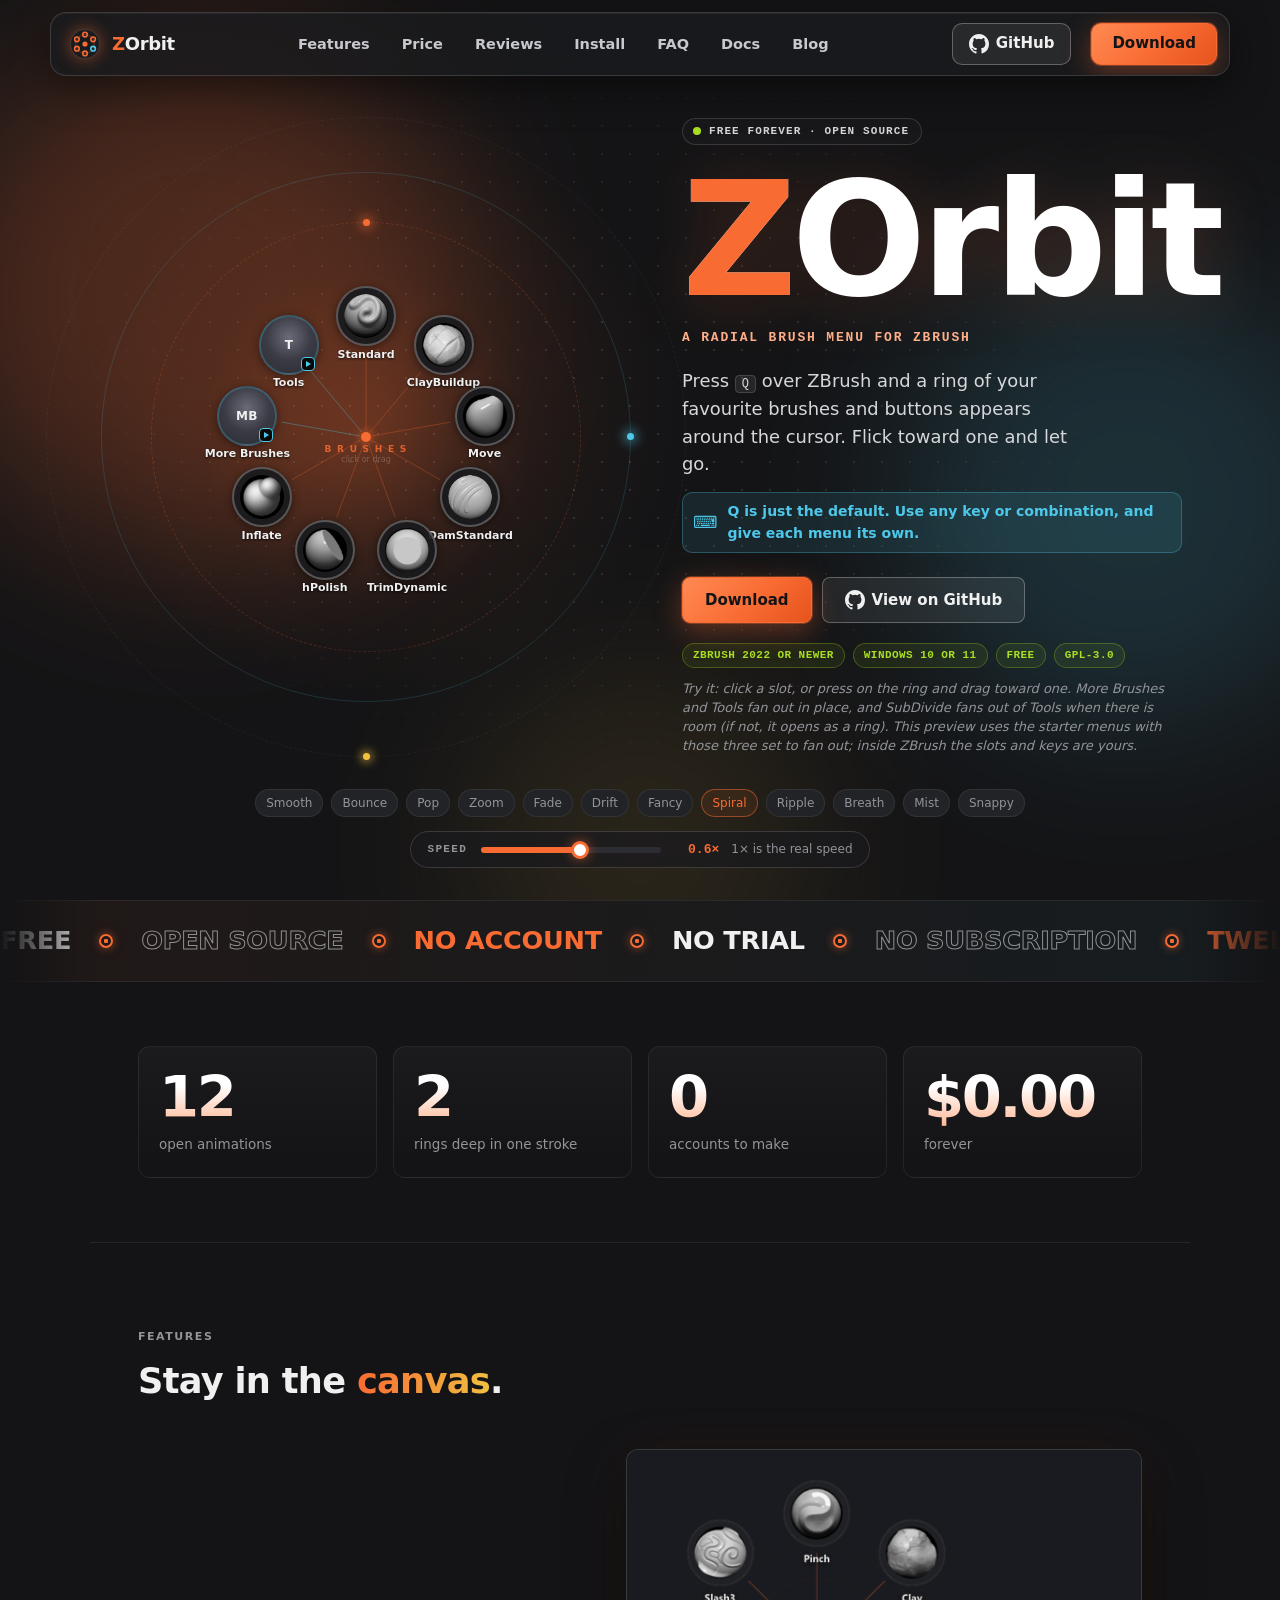
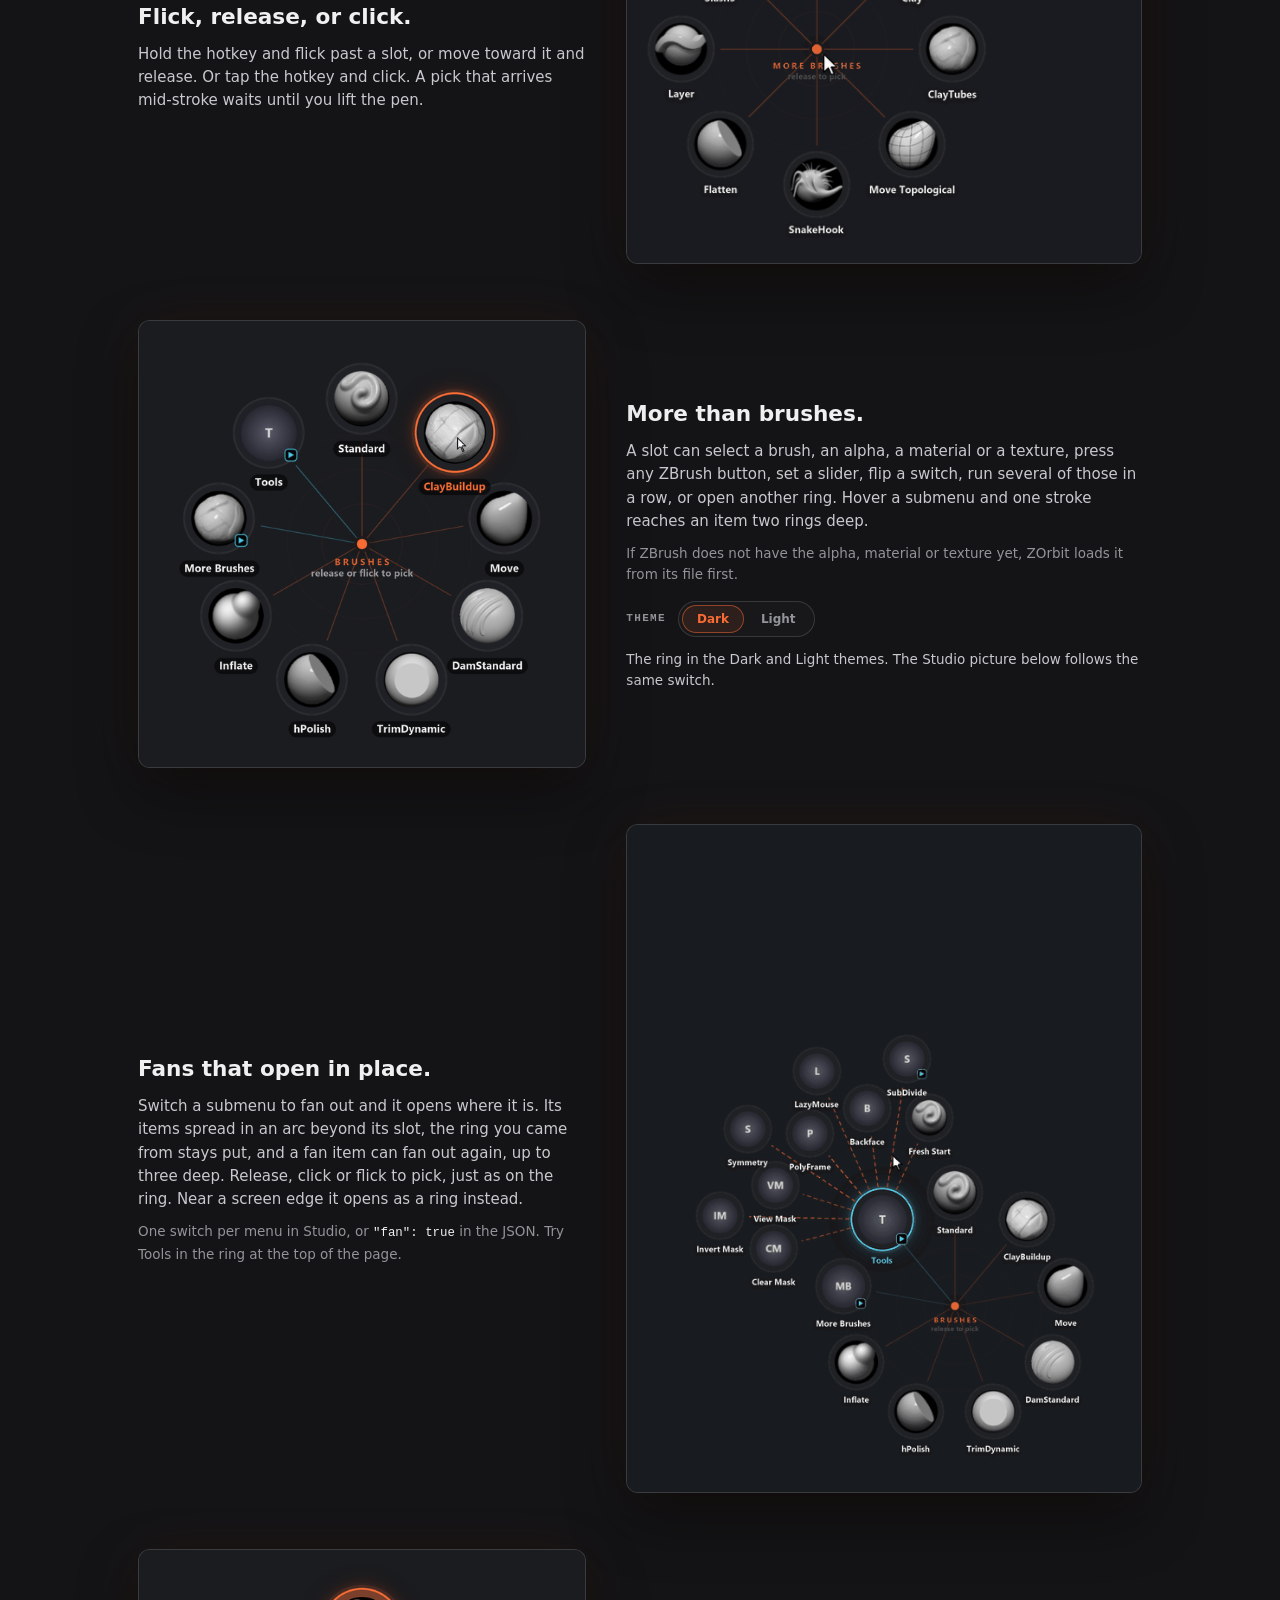
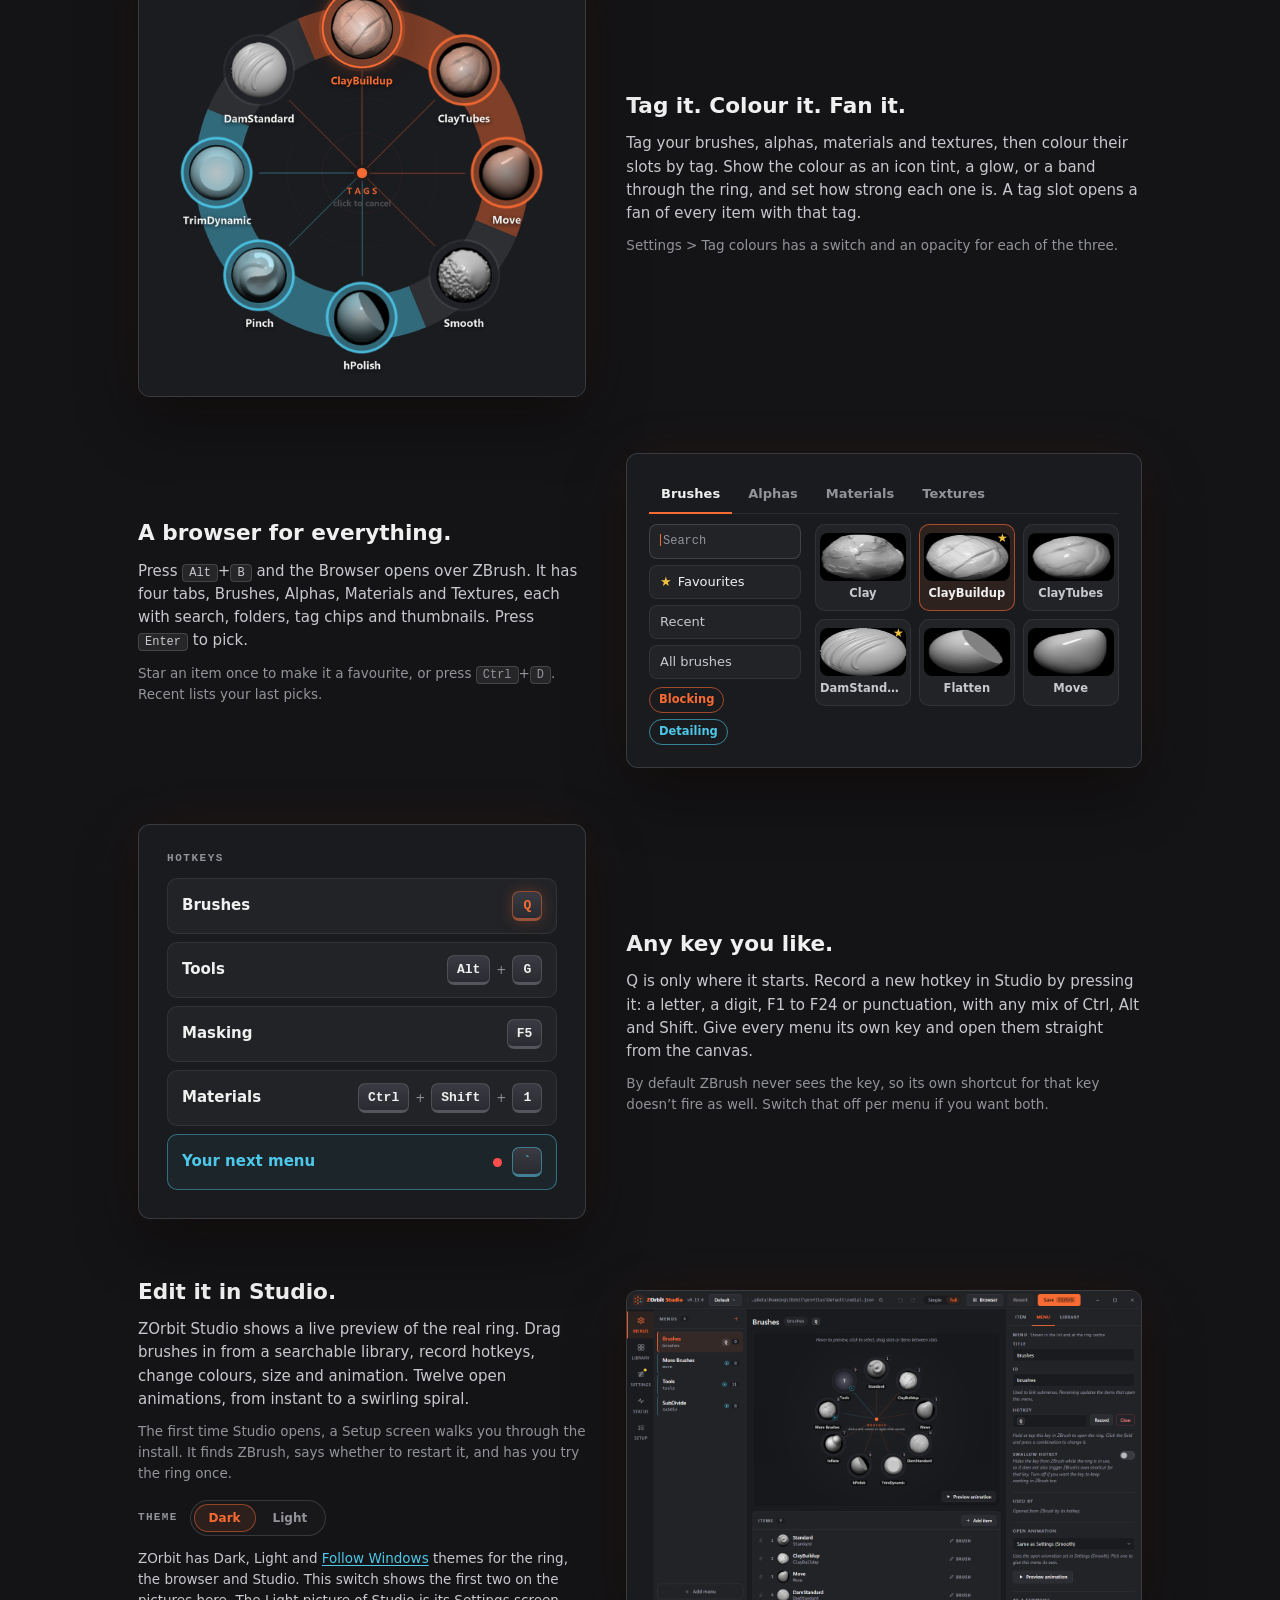
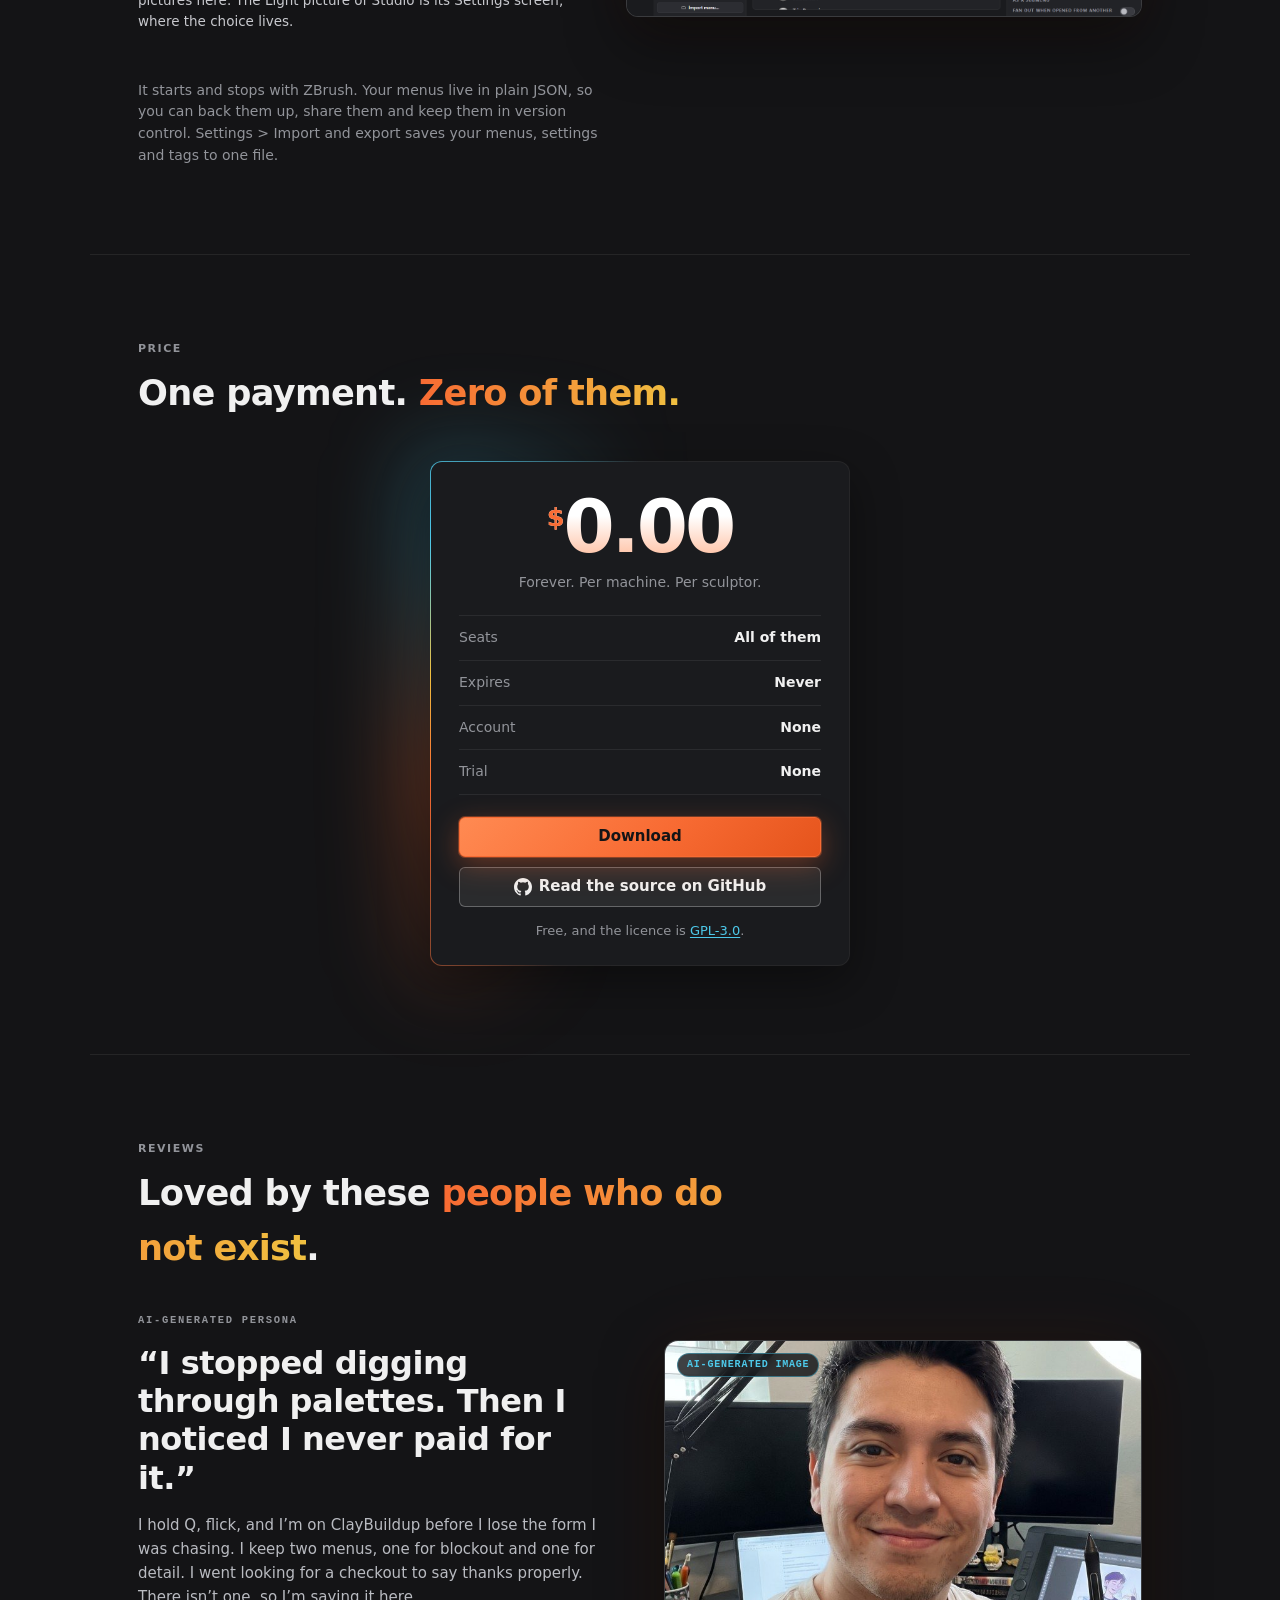
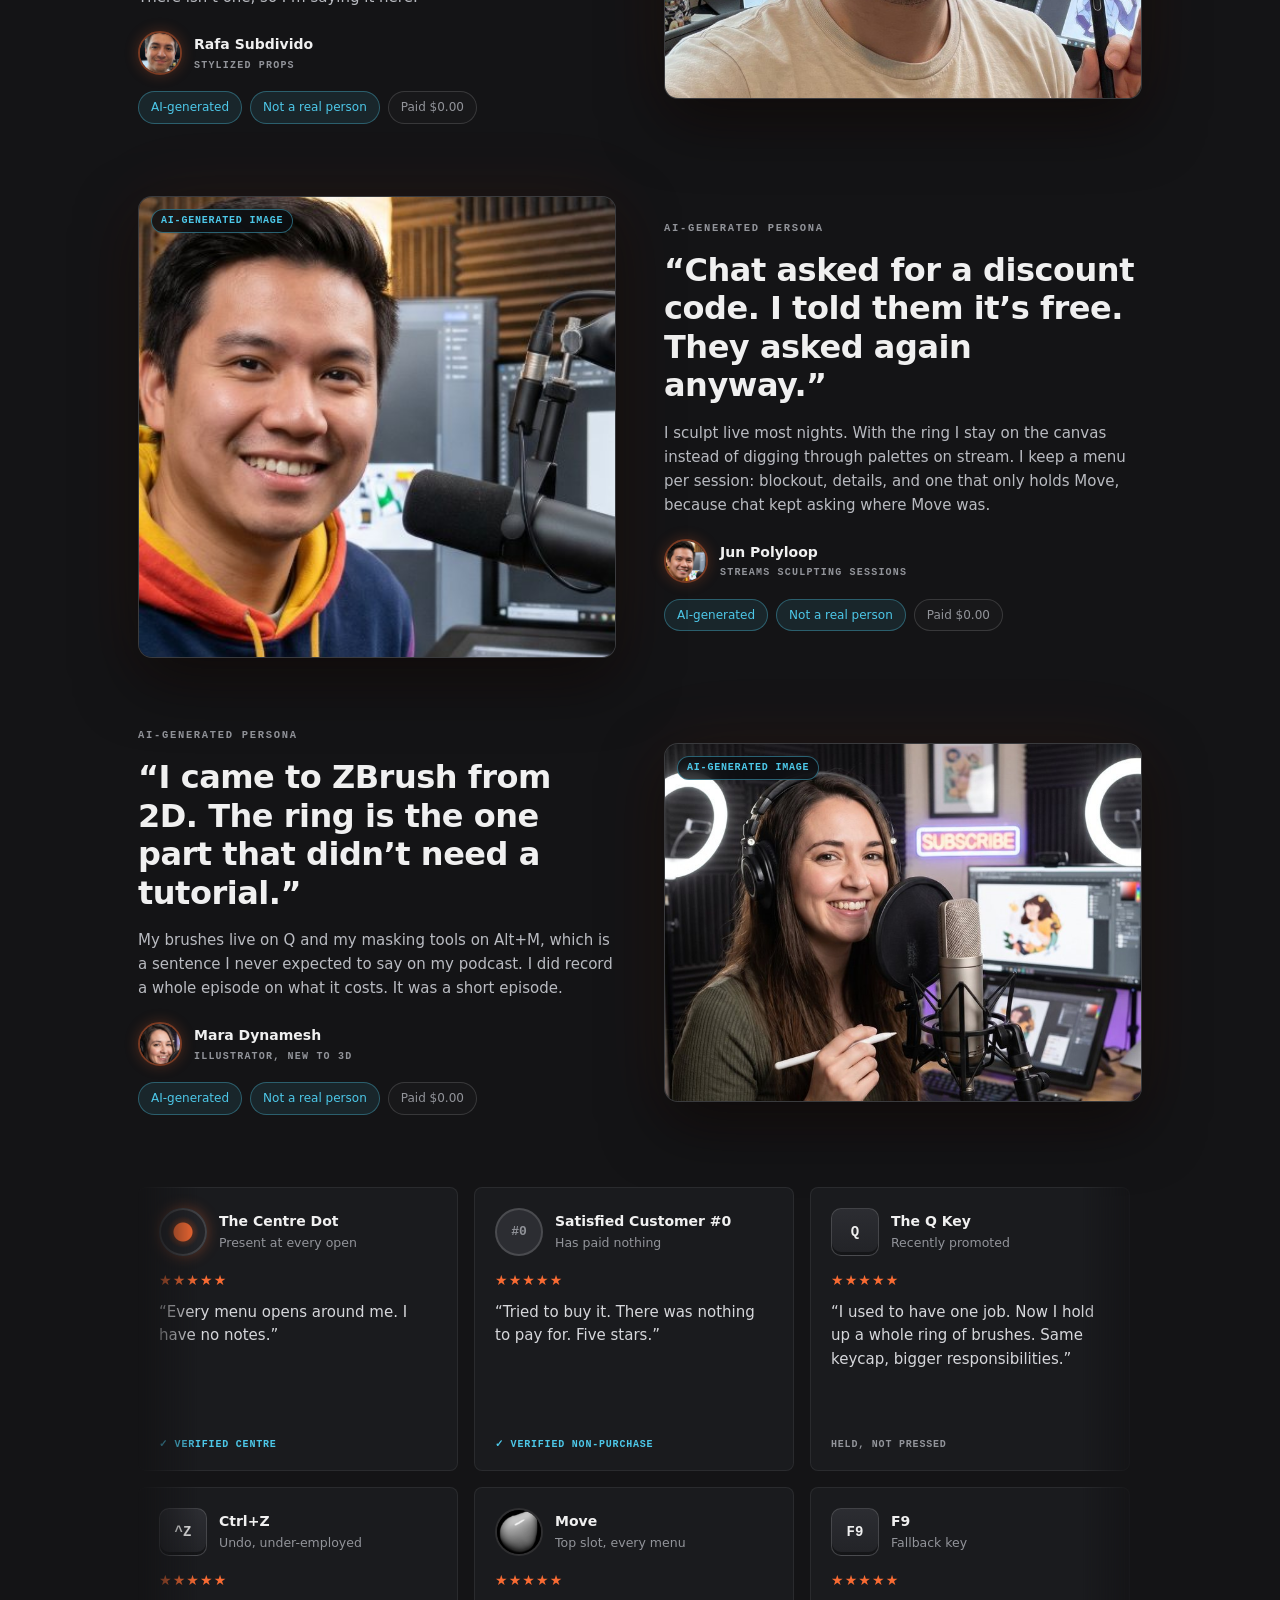
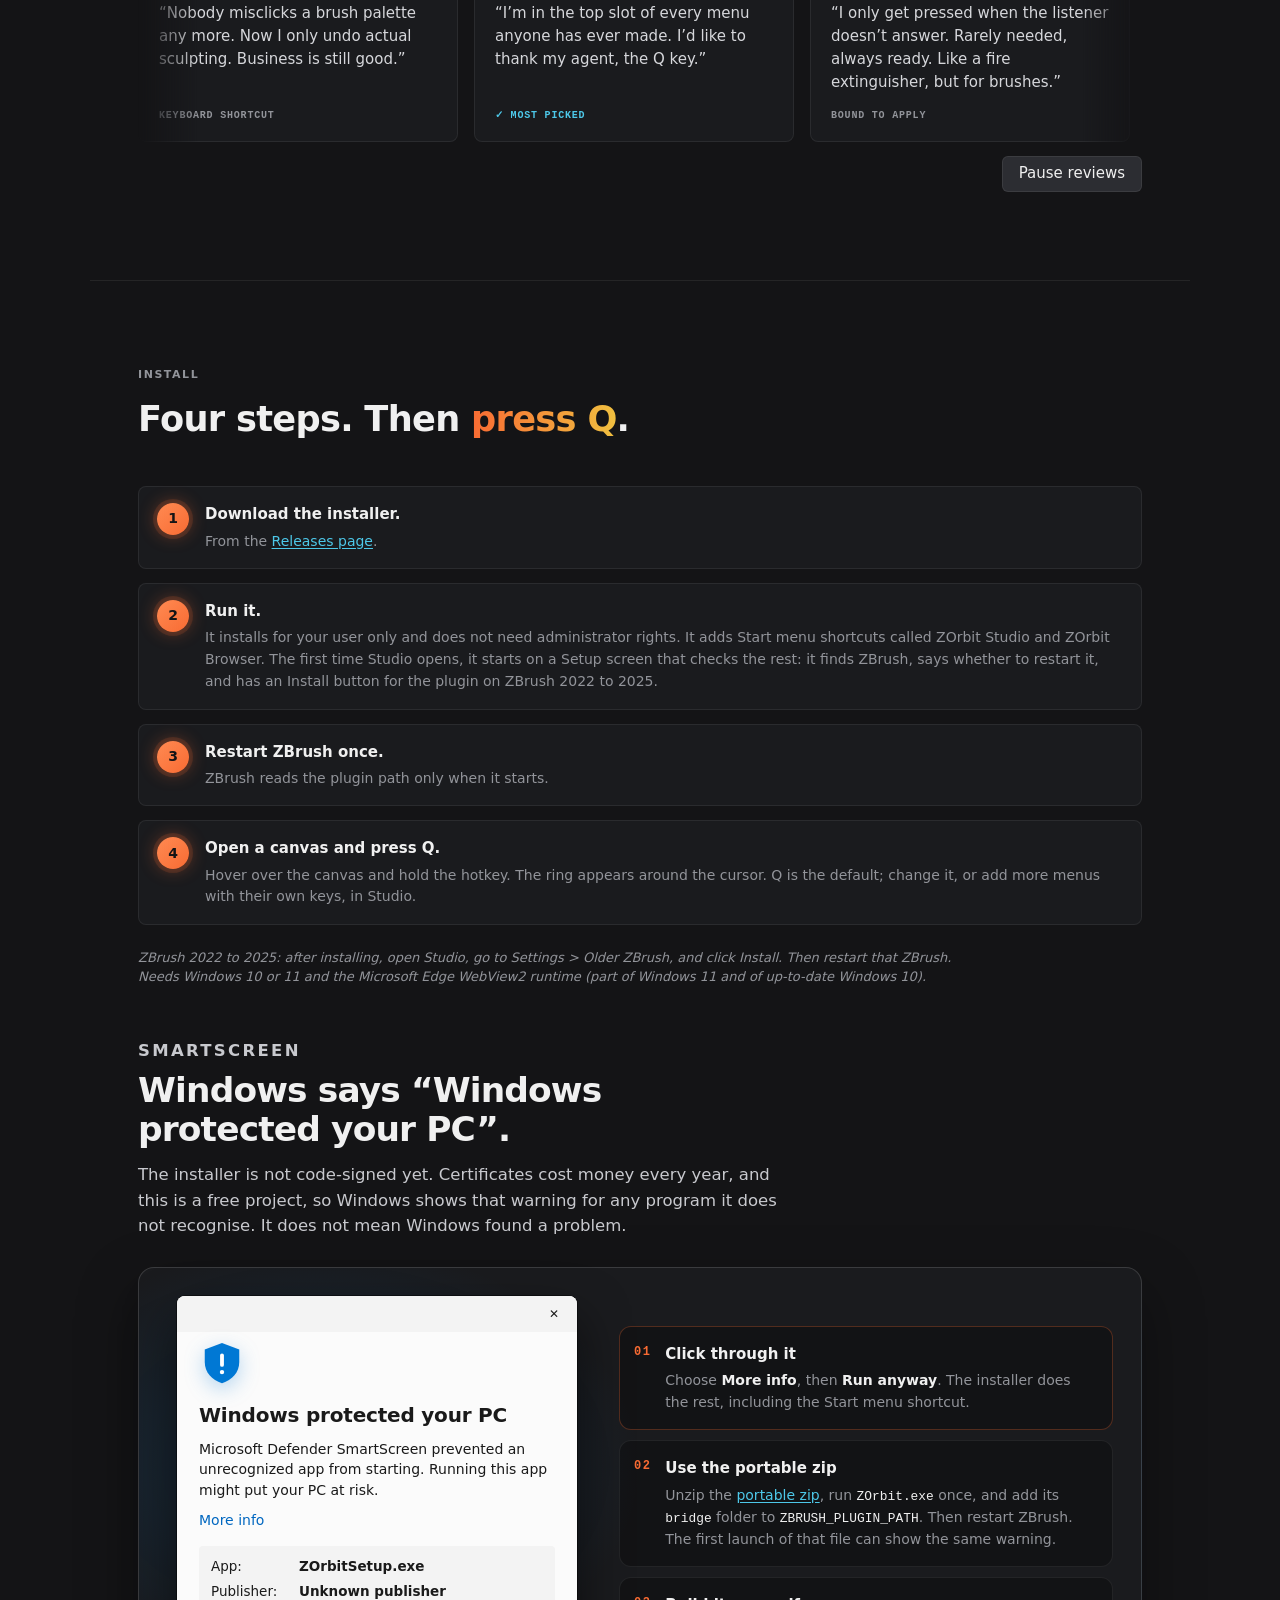
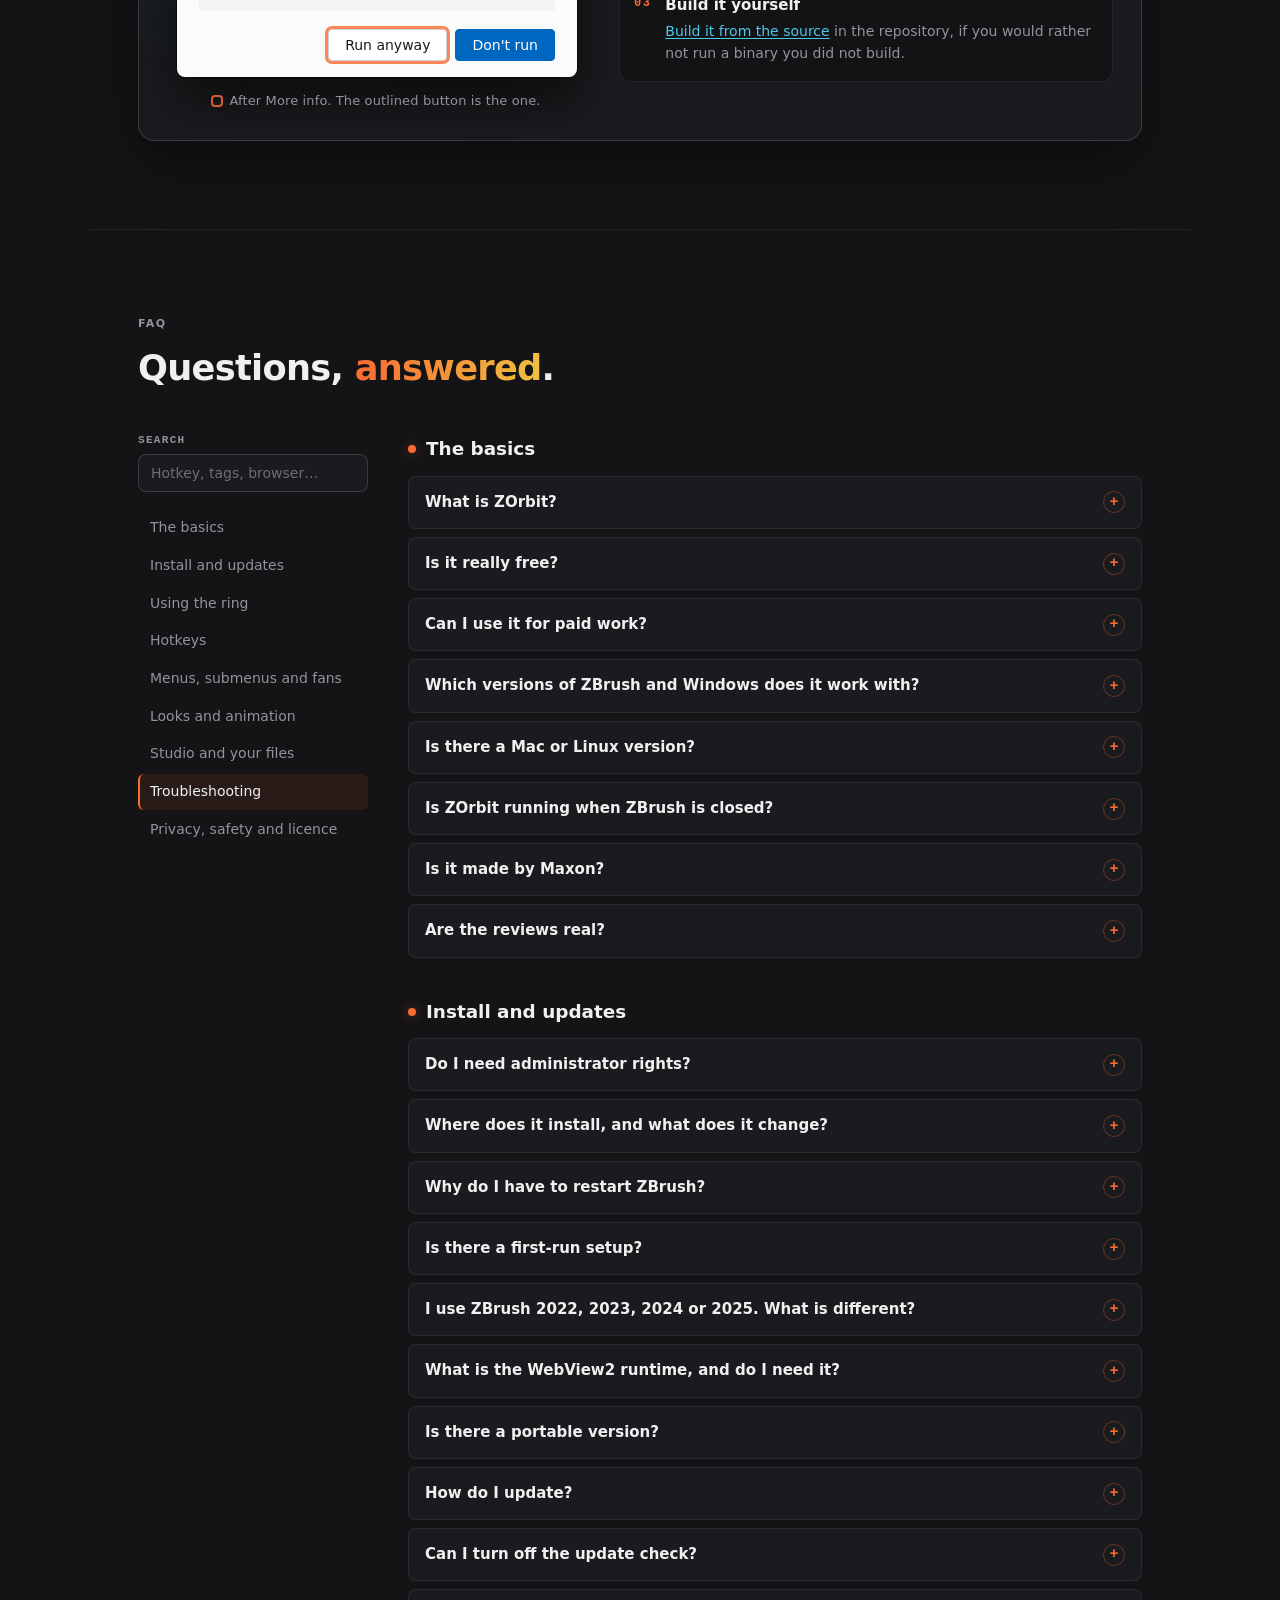
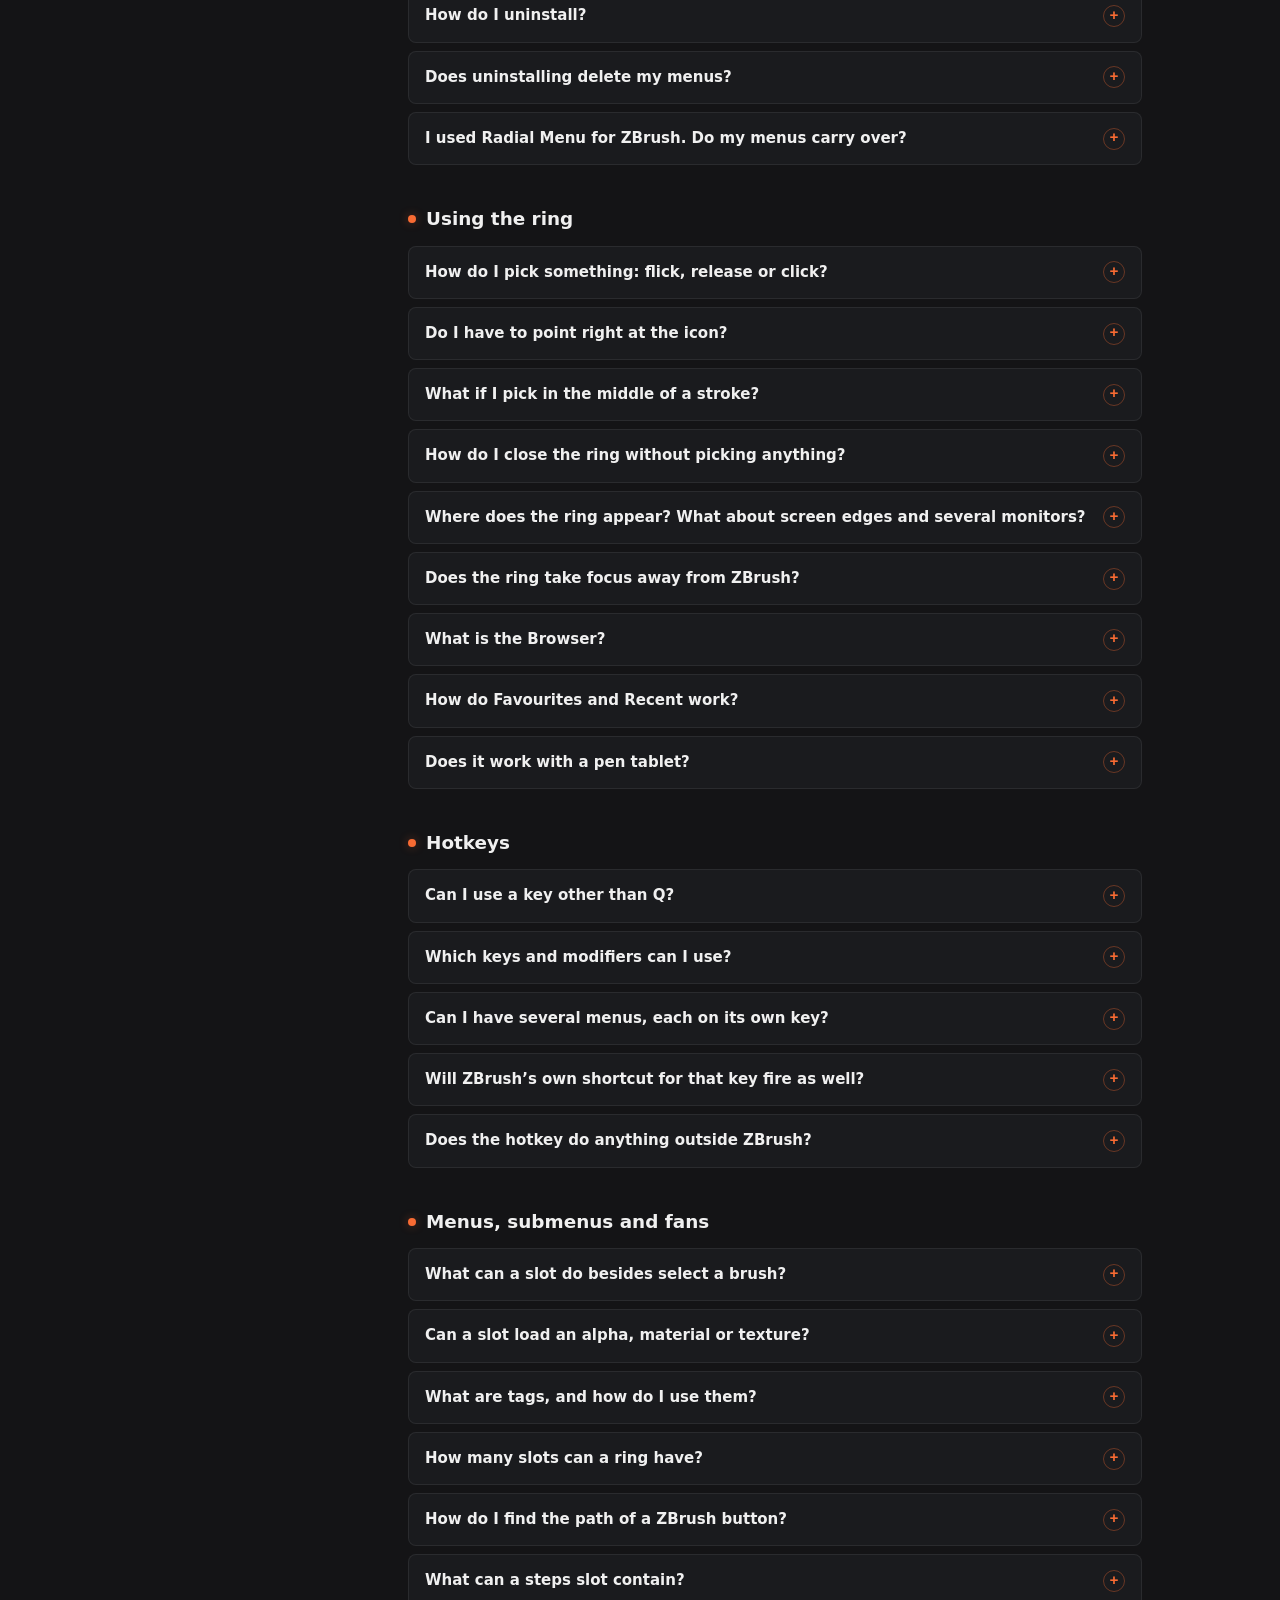
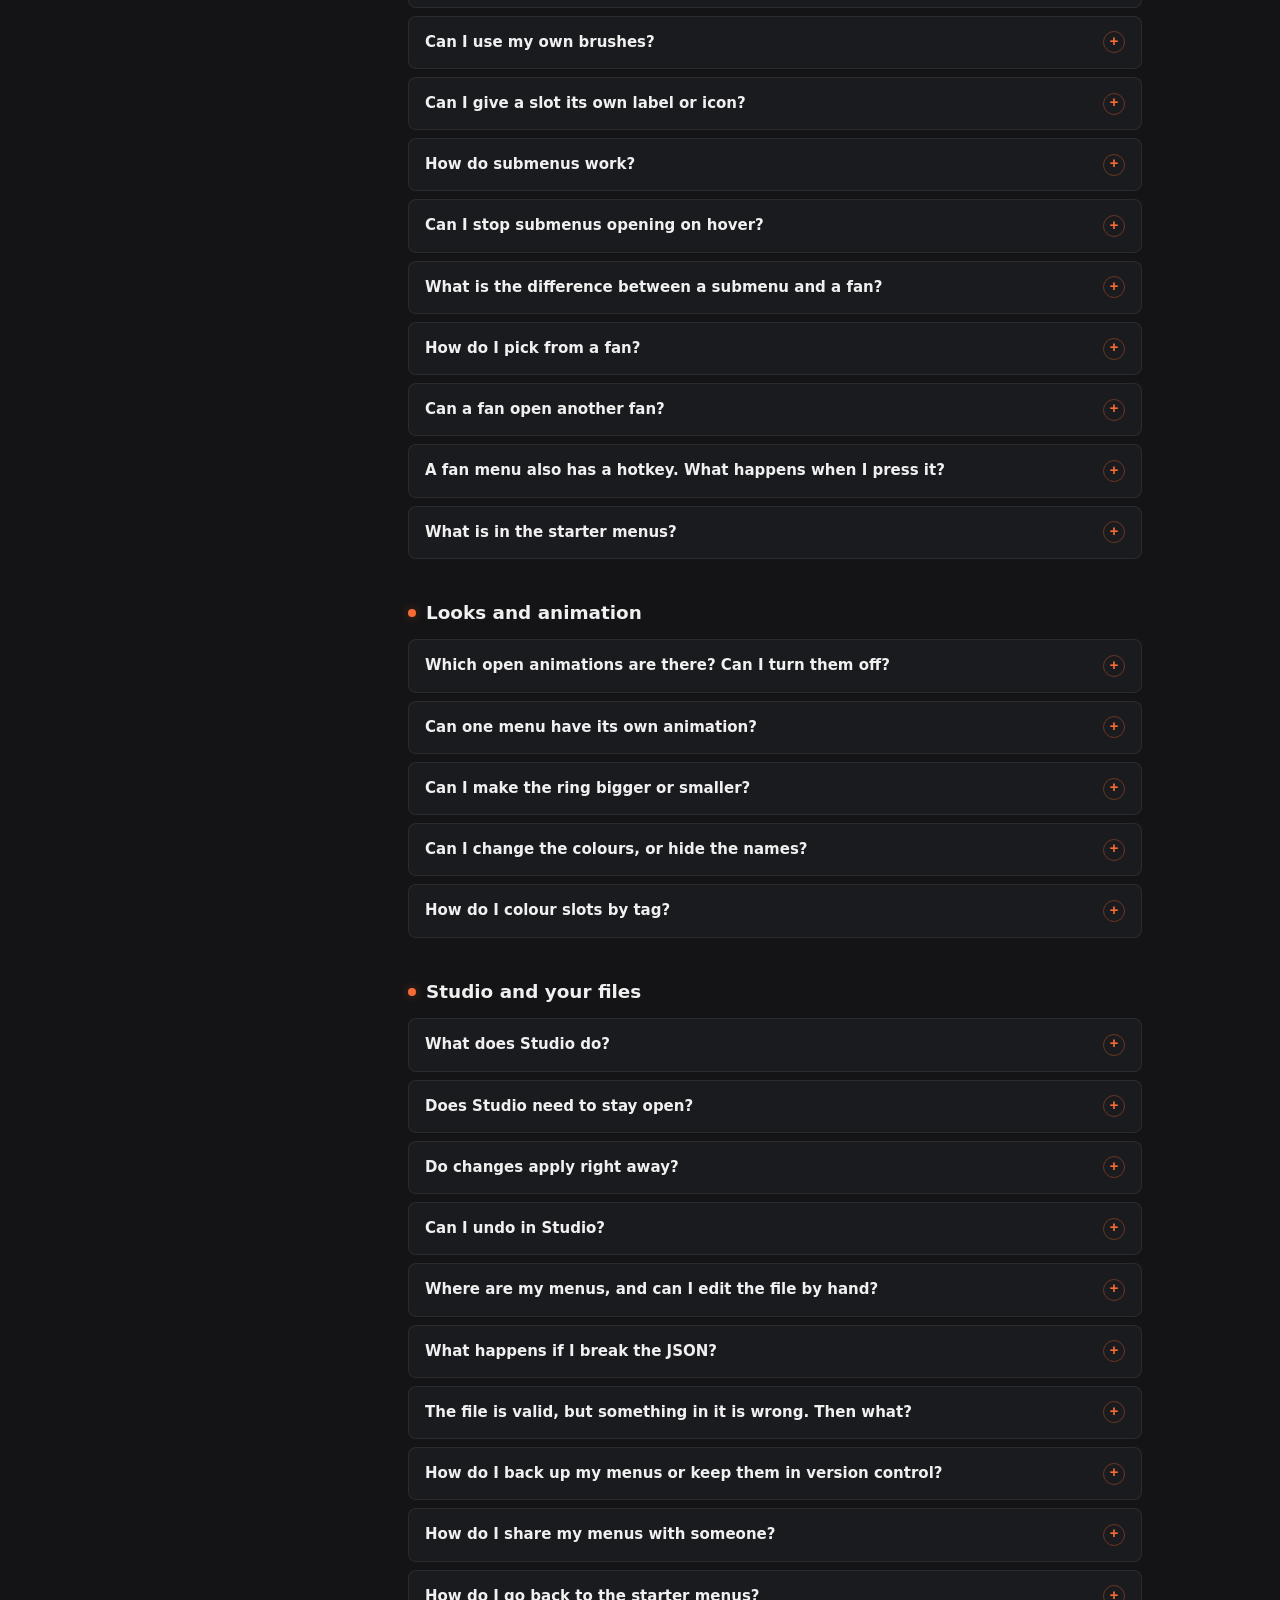
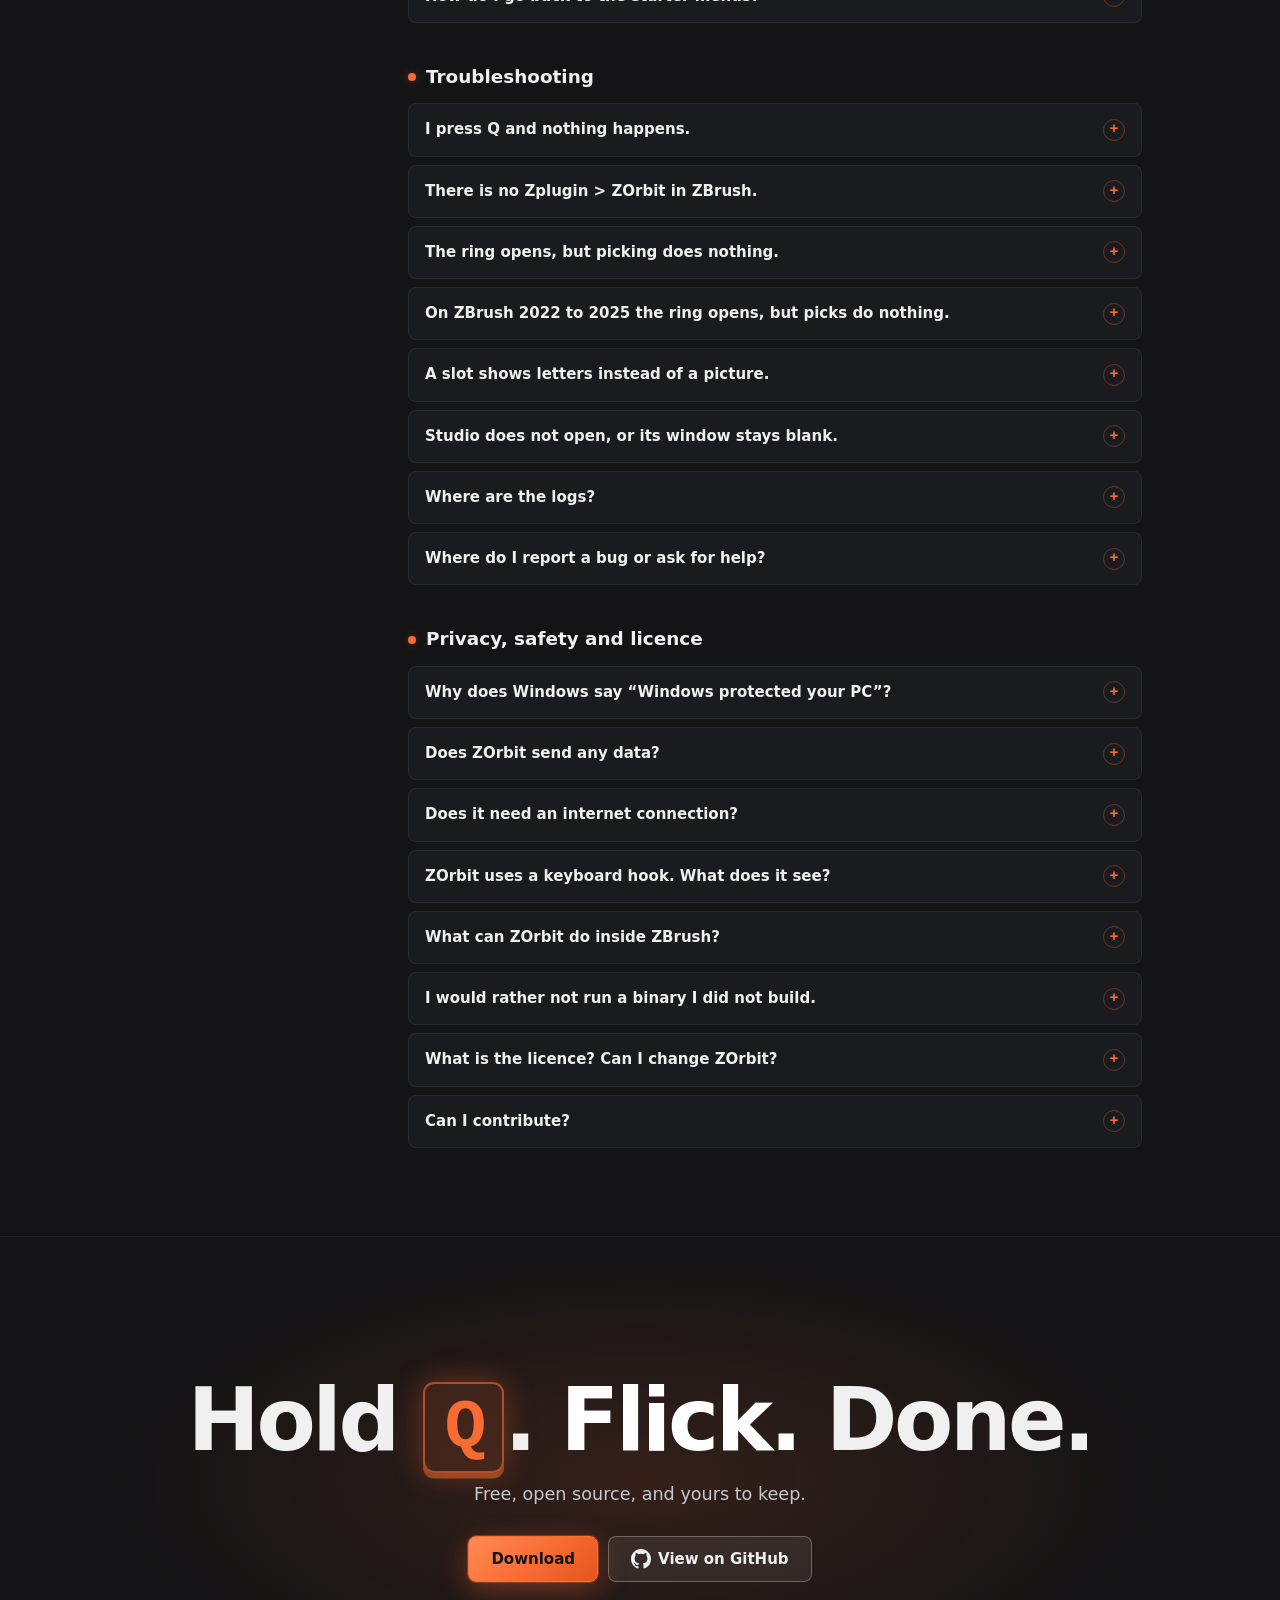
==== commit a2dd43f4: "Blog link in the top bar and footer; the top bar fits seven links down to 900px" ====
--- a/index.html
+++ b/index.html
@@ -48,6 +48,7 @@
     <a href="#install">Install</a>
     <a href="#faq">FAQ</a>
     <a href="docs/">Docs</a>
+    <a href="docs/blog/">Blog</a>
   </nav>
   <a class="btn gh" href="https://github.com/combwizard/zorbit" aria-label="ZOrbit on GitHub"><svg class="gh-mark" width="20" height="20" aria-hidden="true"><use href="#gh"/></svg><span class="gh-label">GitHub</span></a>
   <a class="btn primary download" href="https://github.com/combwizard/zorbit/releases/latest">Download</a>
@@ -1130,6 +1131,7 @@
     <a href="https://github.com/combwizard/zorbit/issues">Issues</a>
     <a href="https://github.com/combwizard/zorbit/releases">Releases</a>
     <a href="docs/">Docs</a>
+    <a href="docs/blog/">Blog</a>
   </nav>
 </footer>
 
--- a/styles.css
+++ b/styles.css
@@ -1093,6 +1093,16 @@
 }
 
 /* ------------------------------------------------------------ responsive */
+/* Between the phone layout and a wide window the seven nav links leave the Download button too little room. */
+.top .download, .top .gh { flex-shrink: 0; }
+@media (max-width: 1080px) {
+  .top-inner { gap: 12px; }
+  .nav { gap: 0; }
+  .nav a { padding: 8px 10px; }
+  .top .gh { width: 42px; padding: 0; }
+  .top .gh-label { display: none; }
+}
+
 @media (max-width: 900px) {
   .hero {
     grid-template-columns: 1fr;
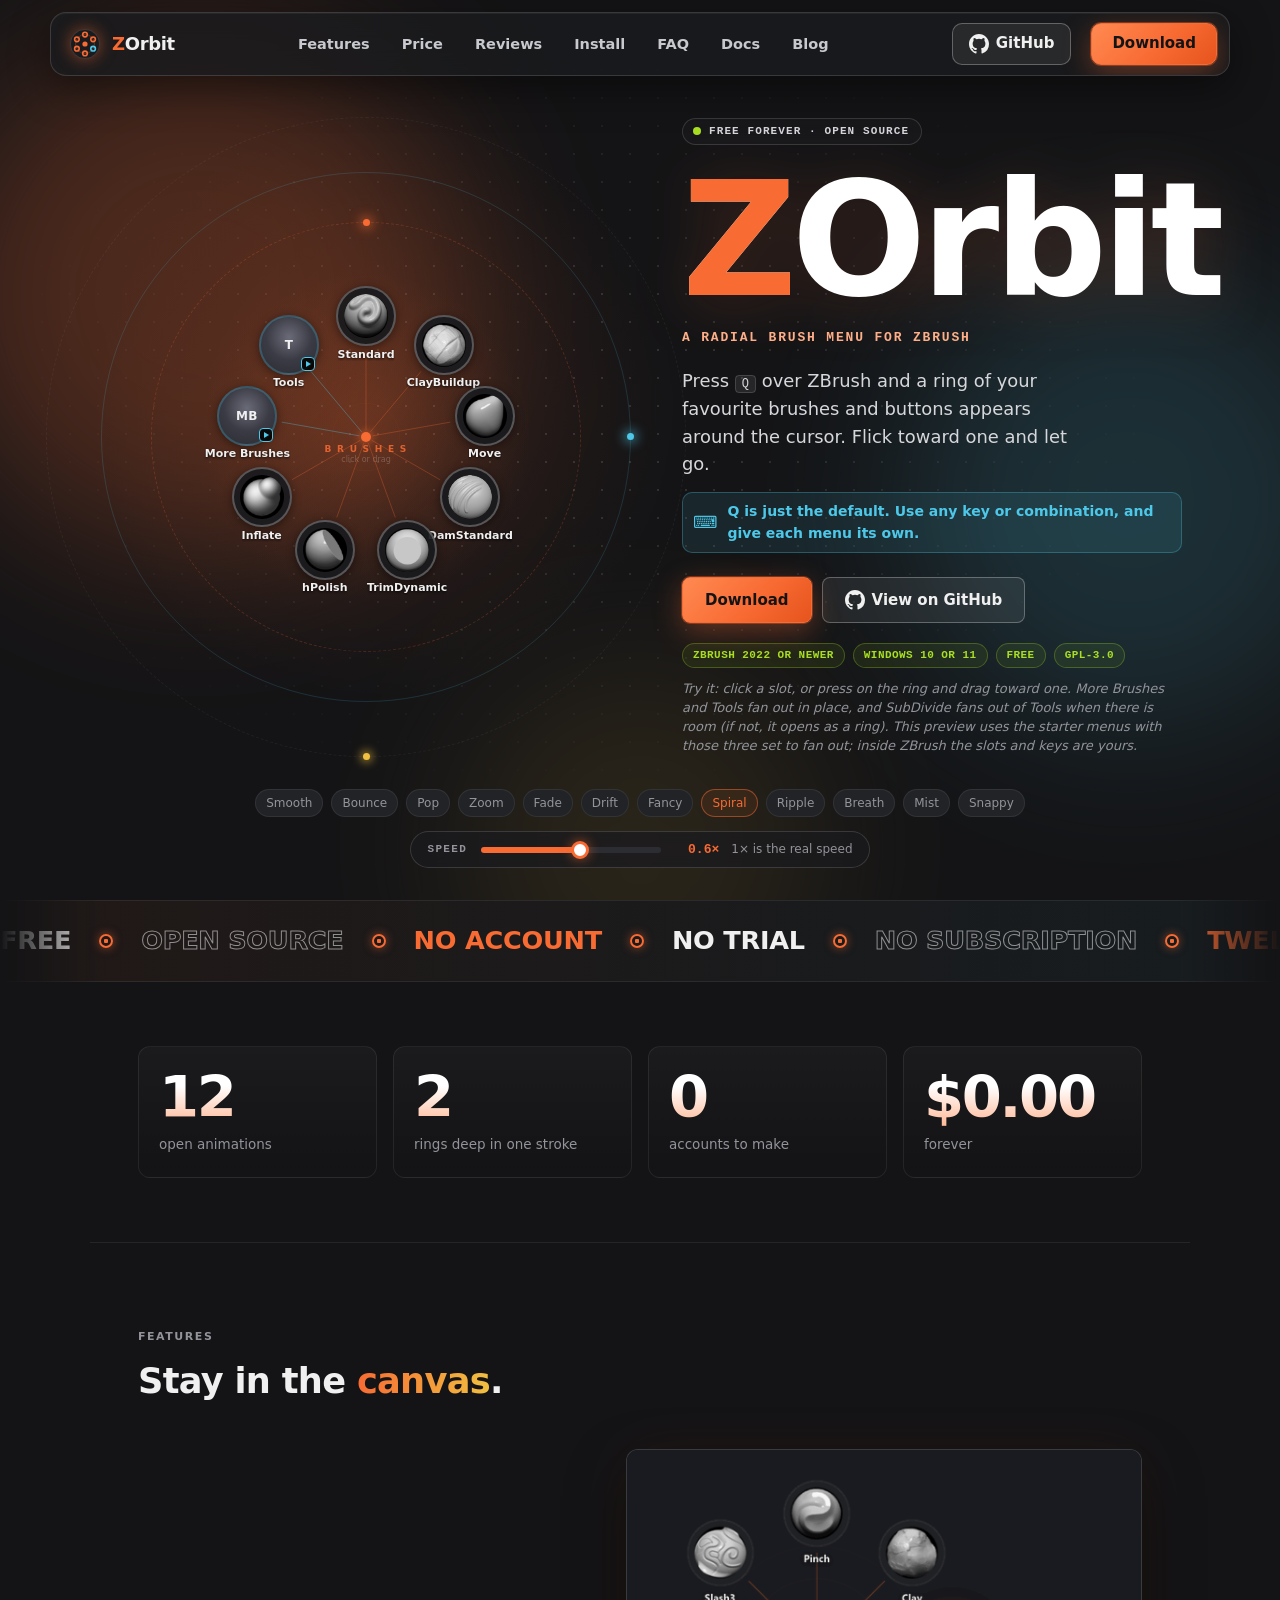
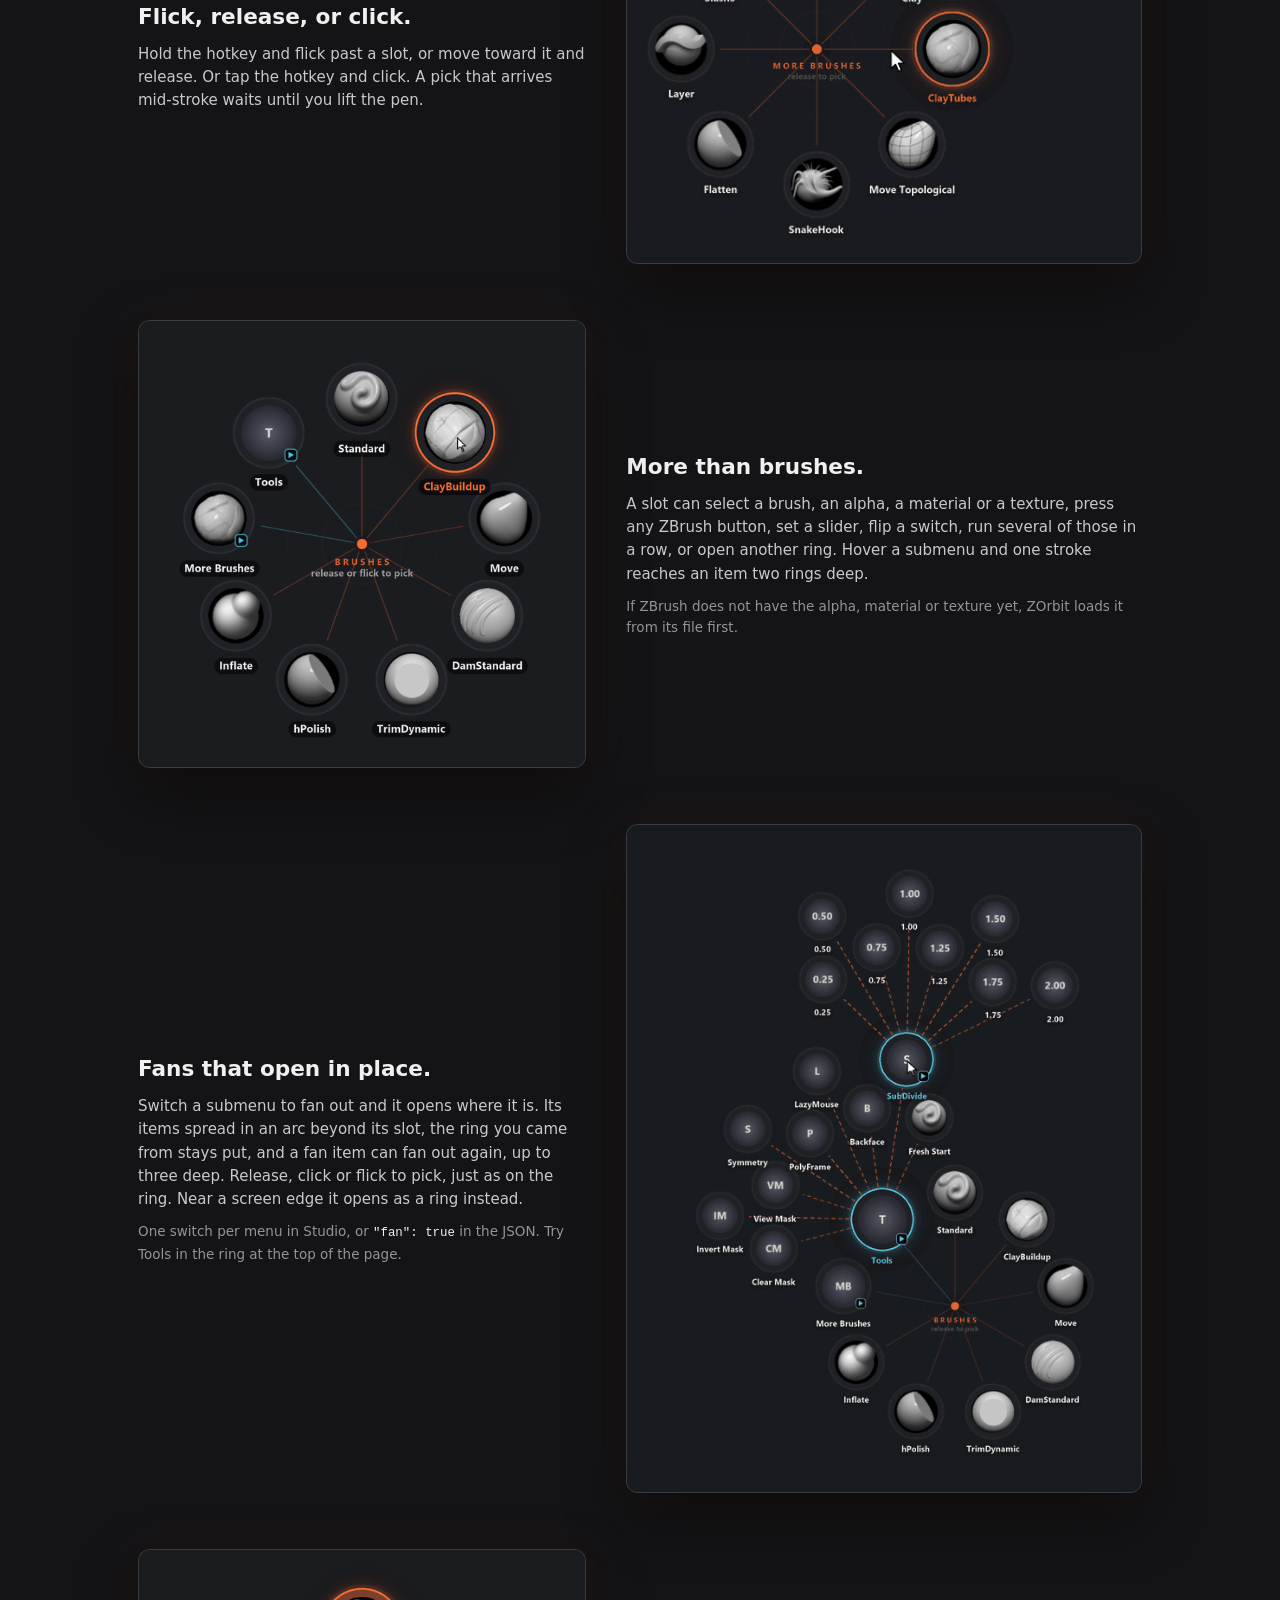
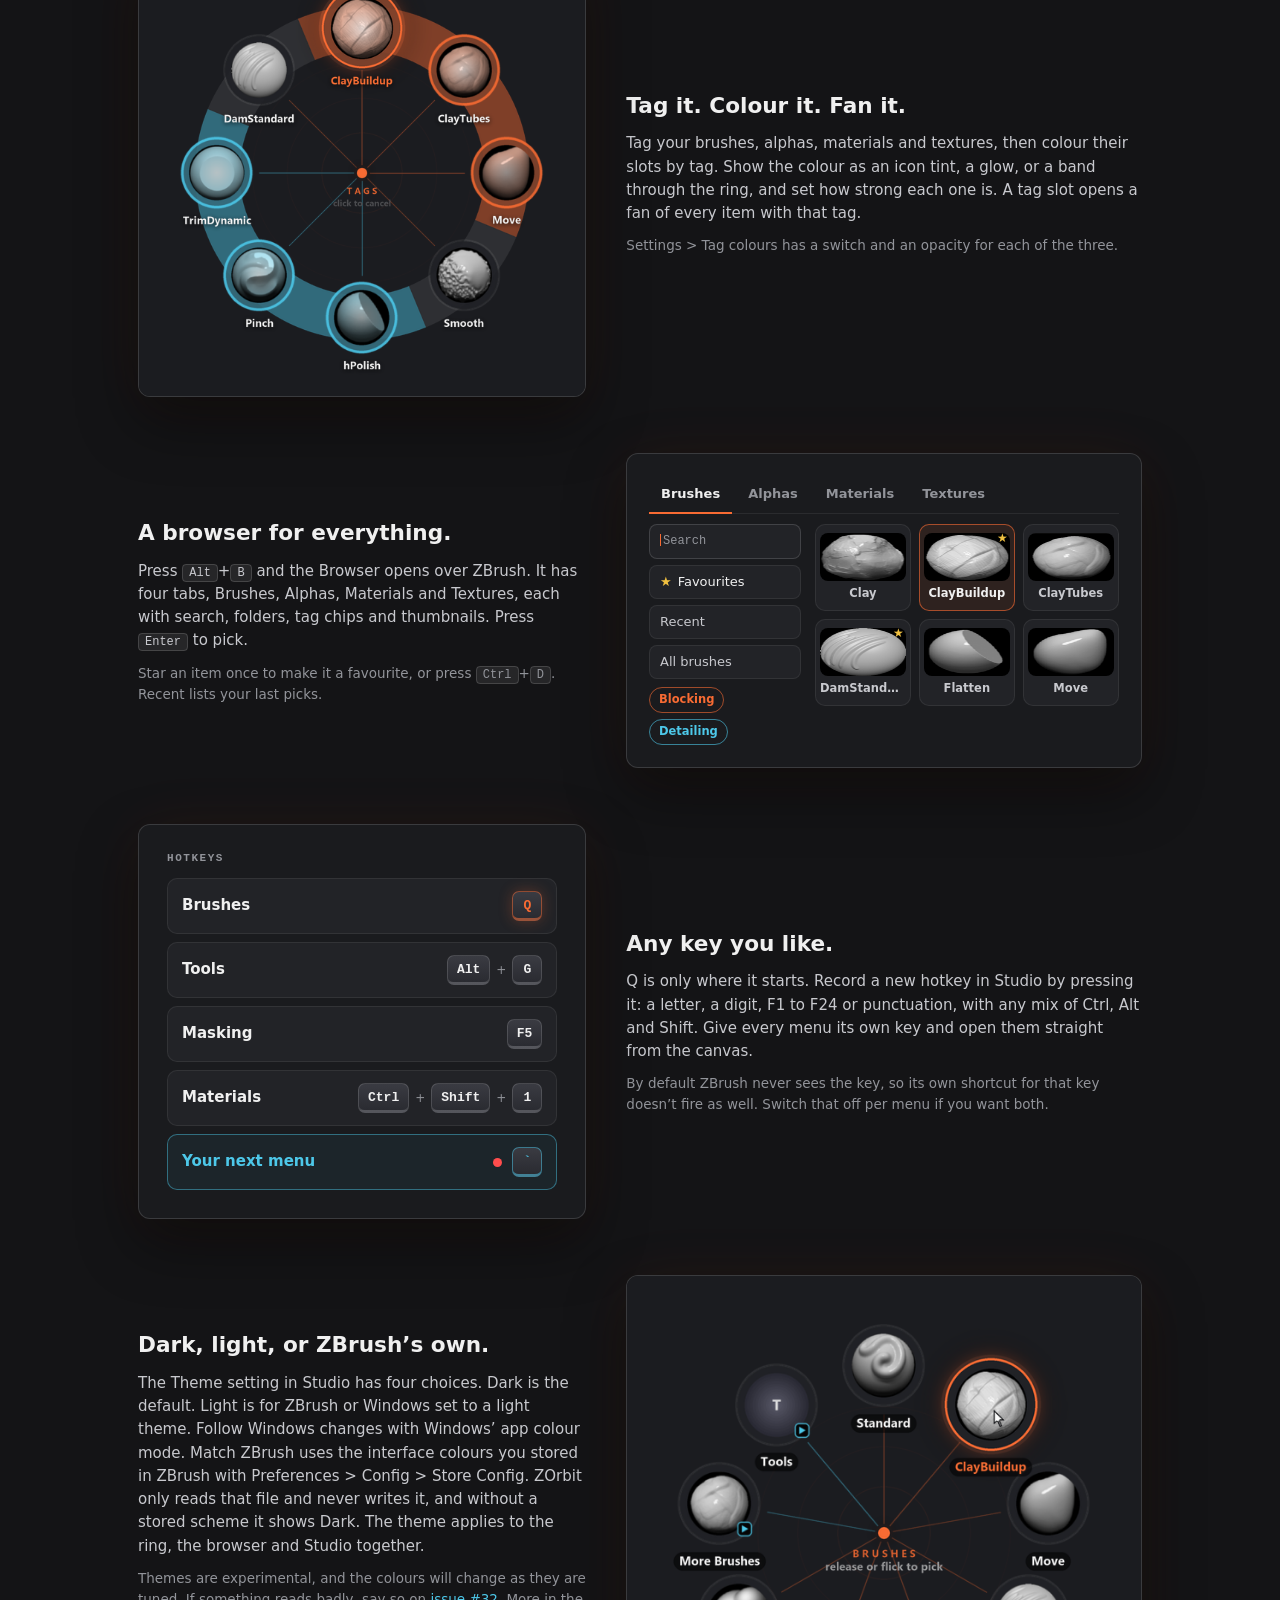
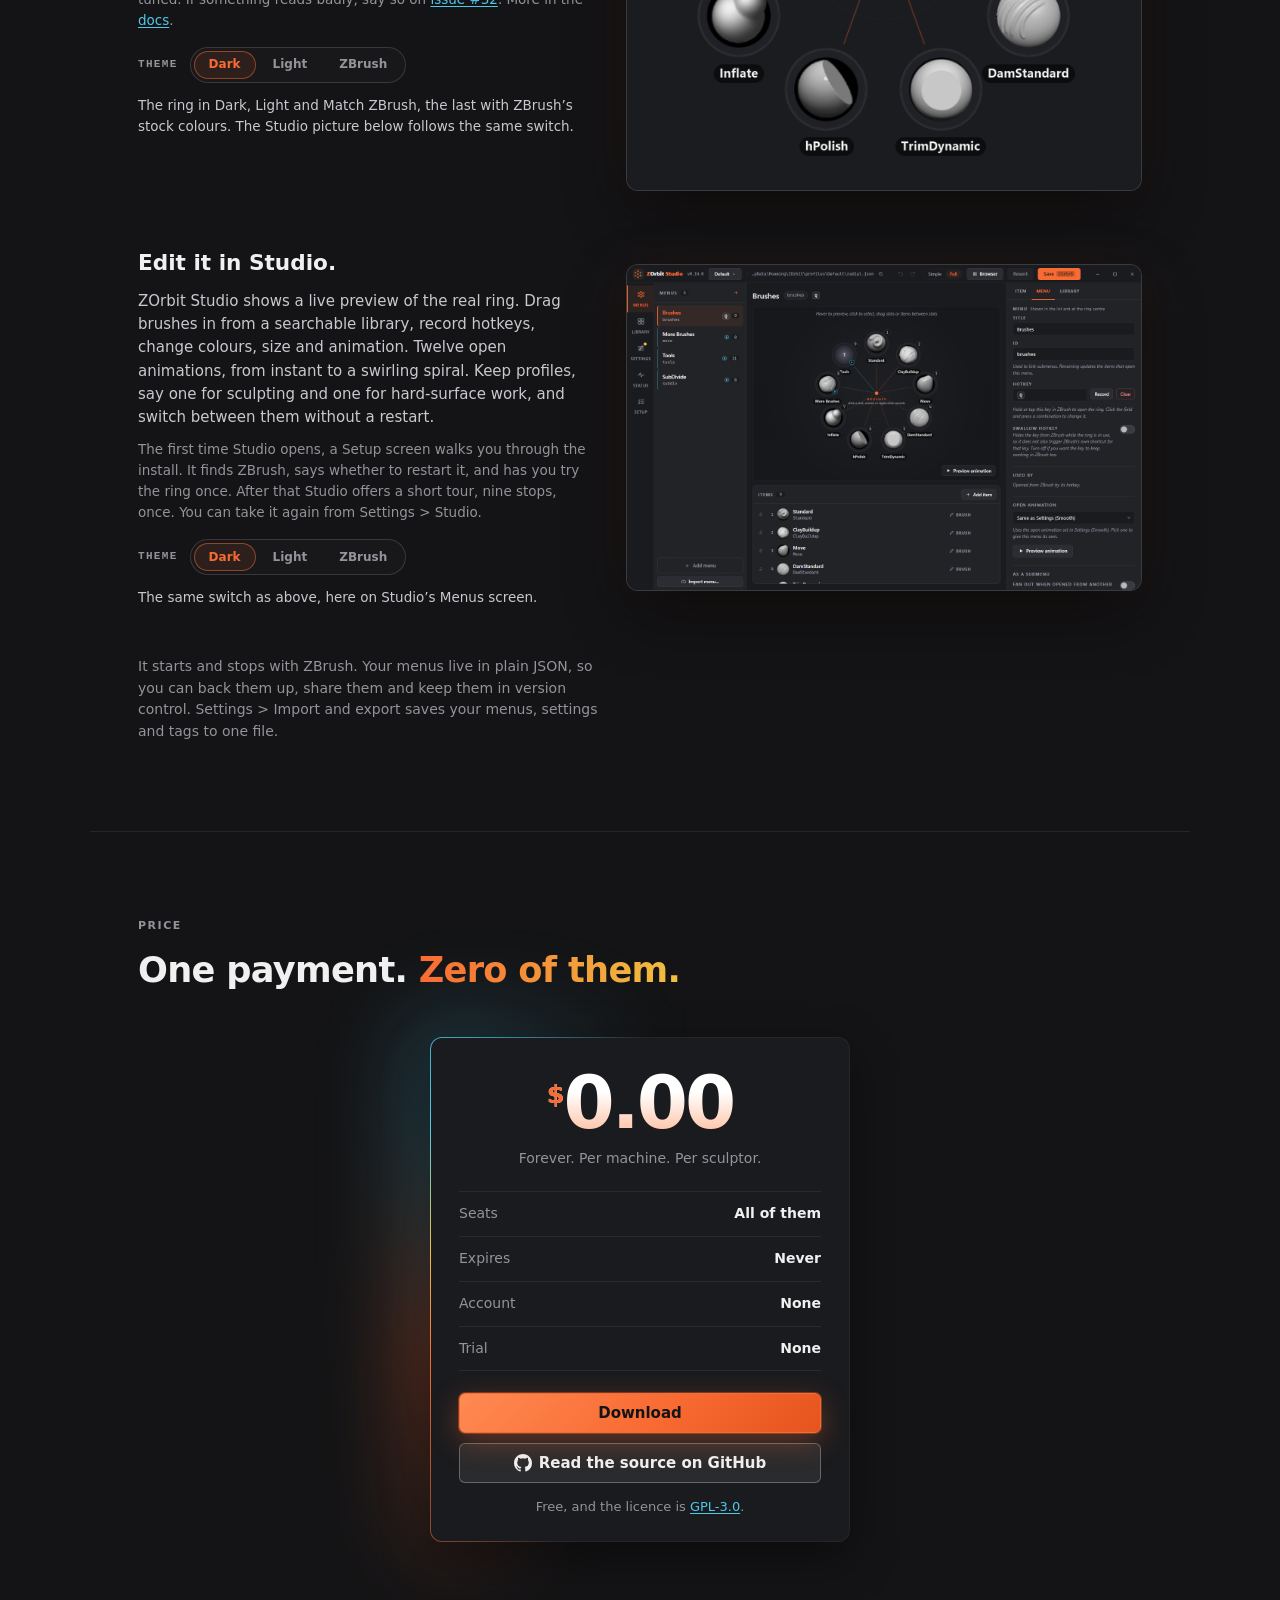
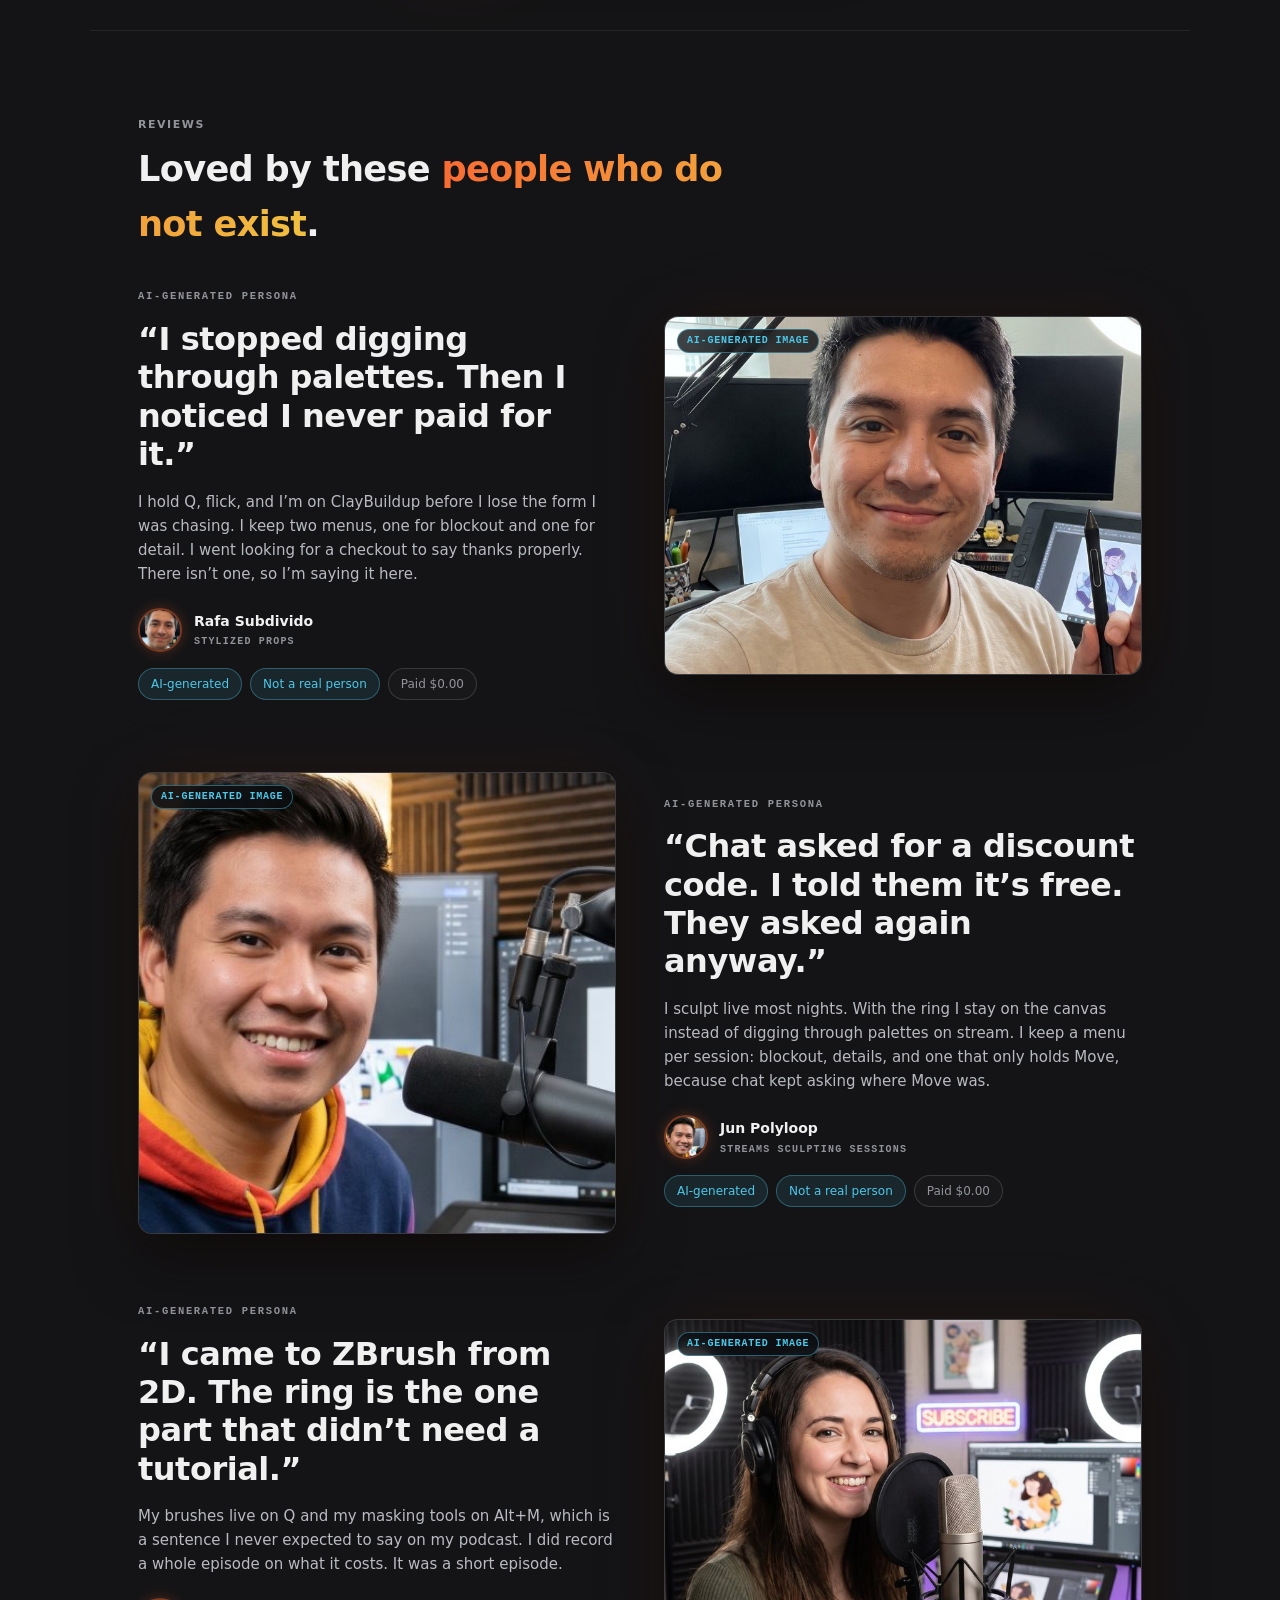
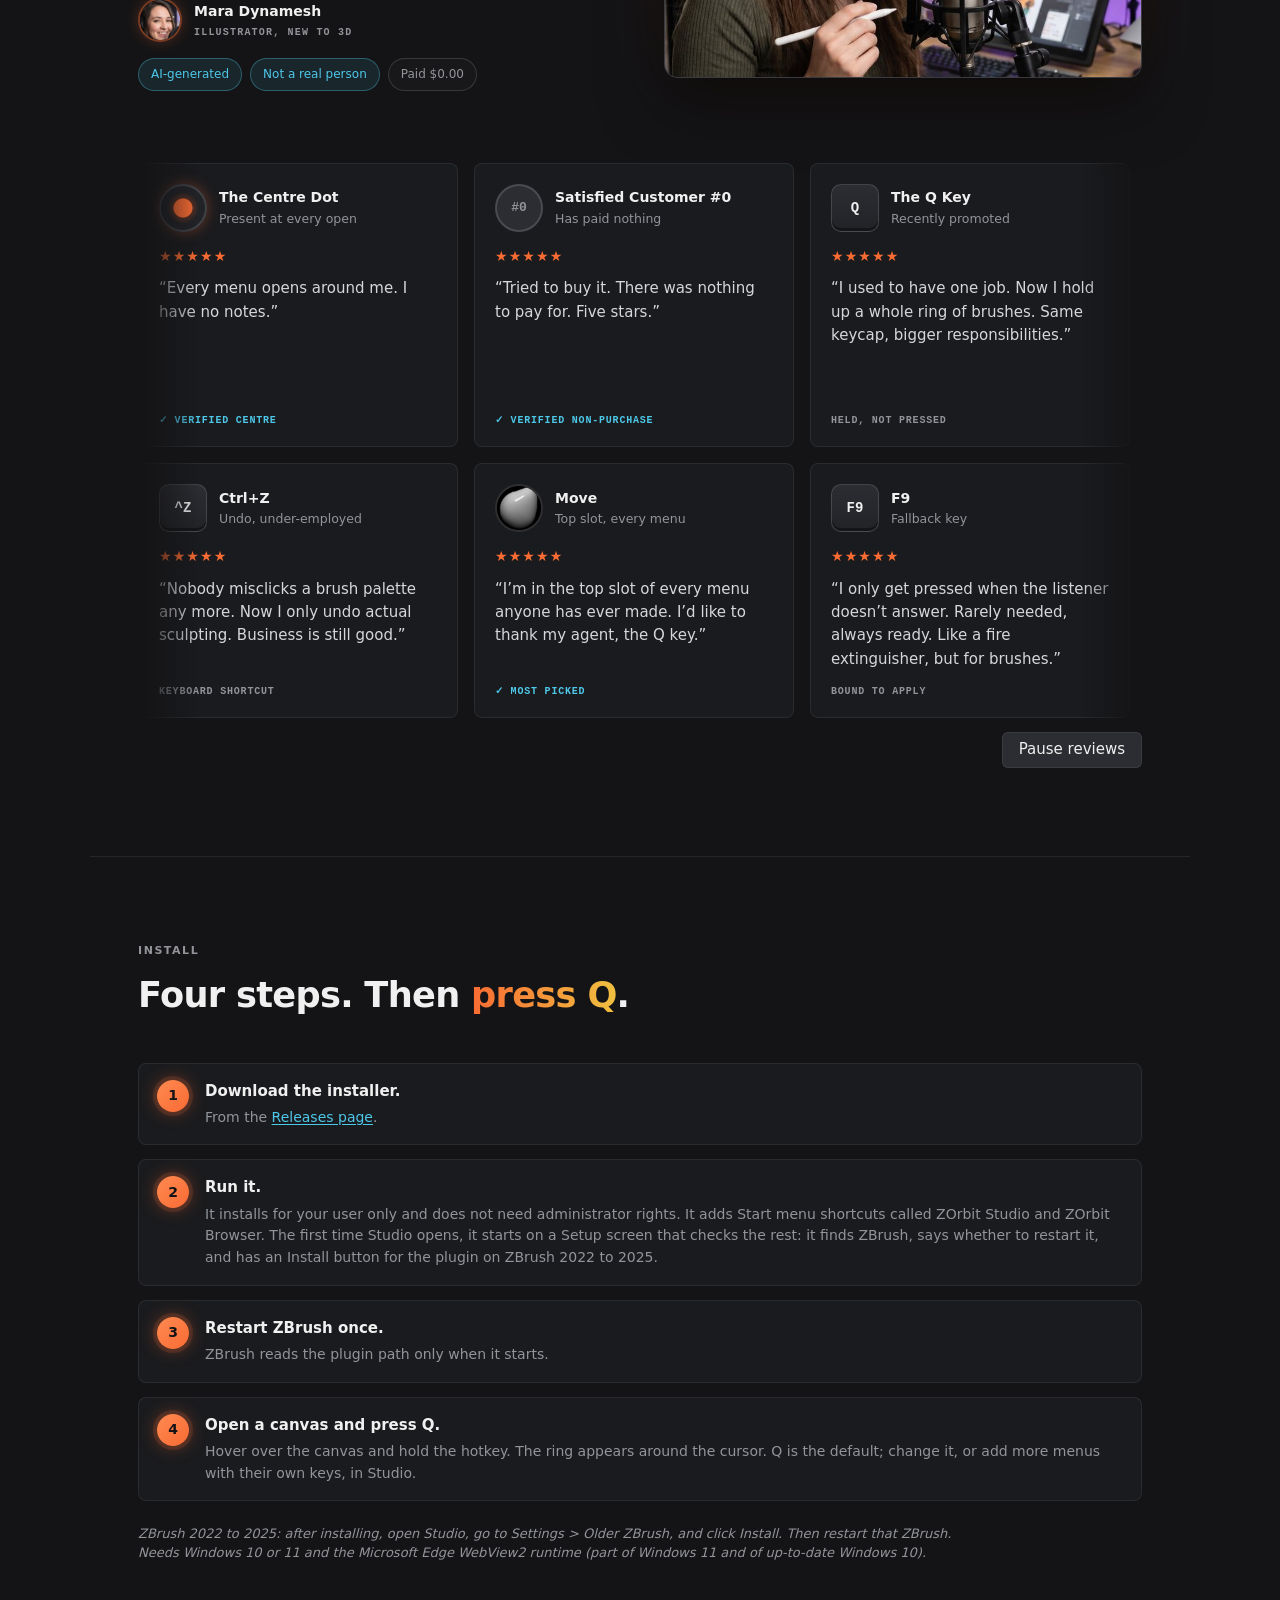
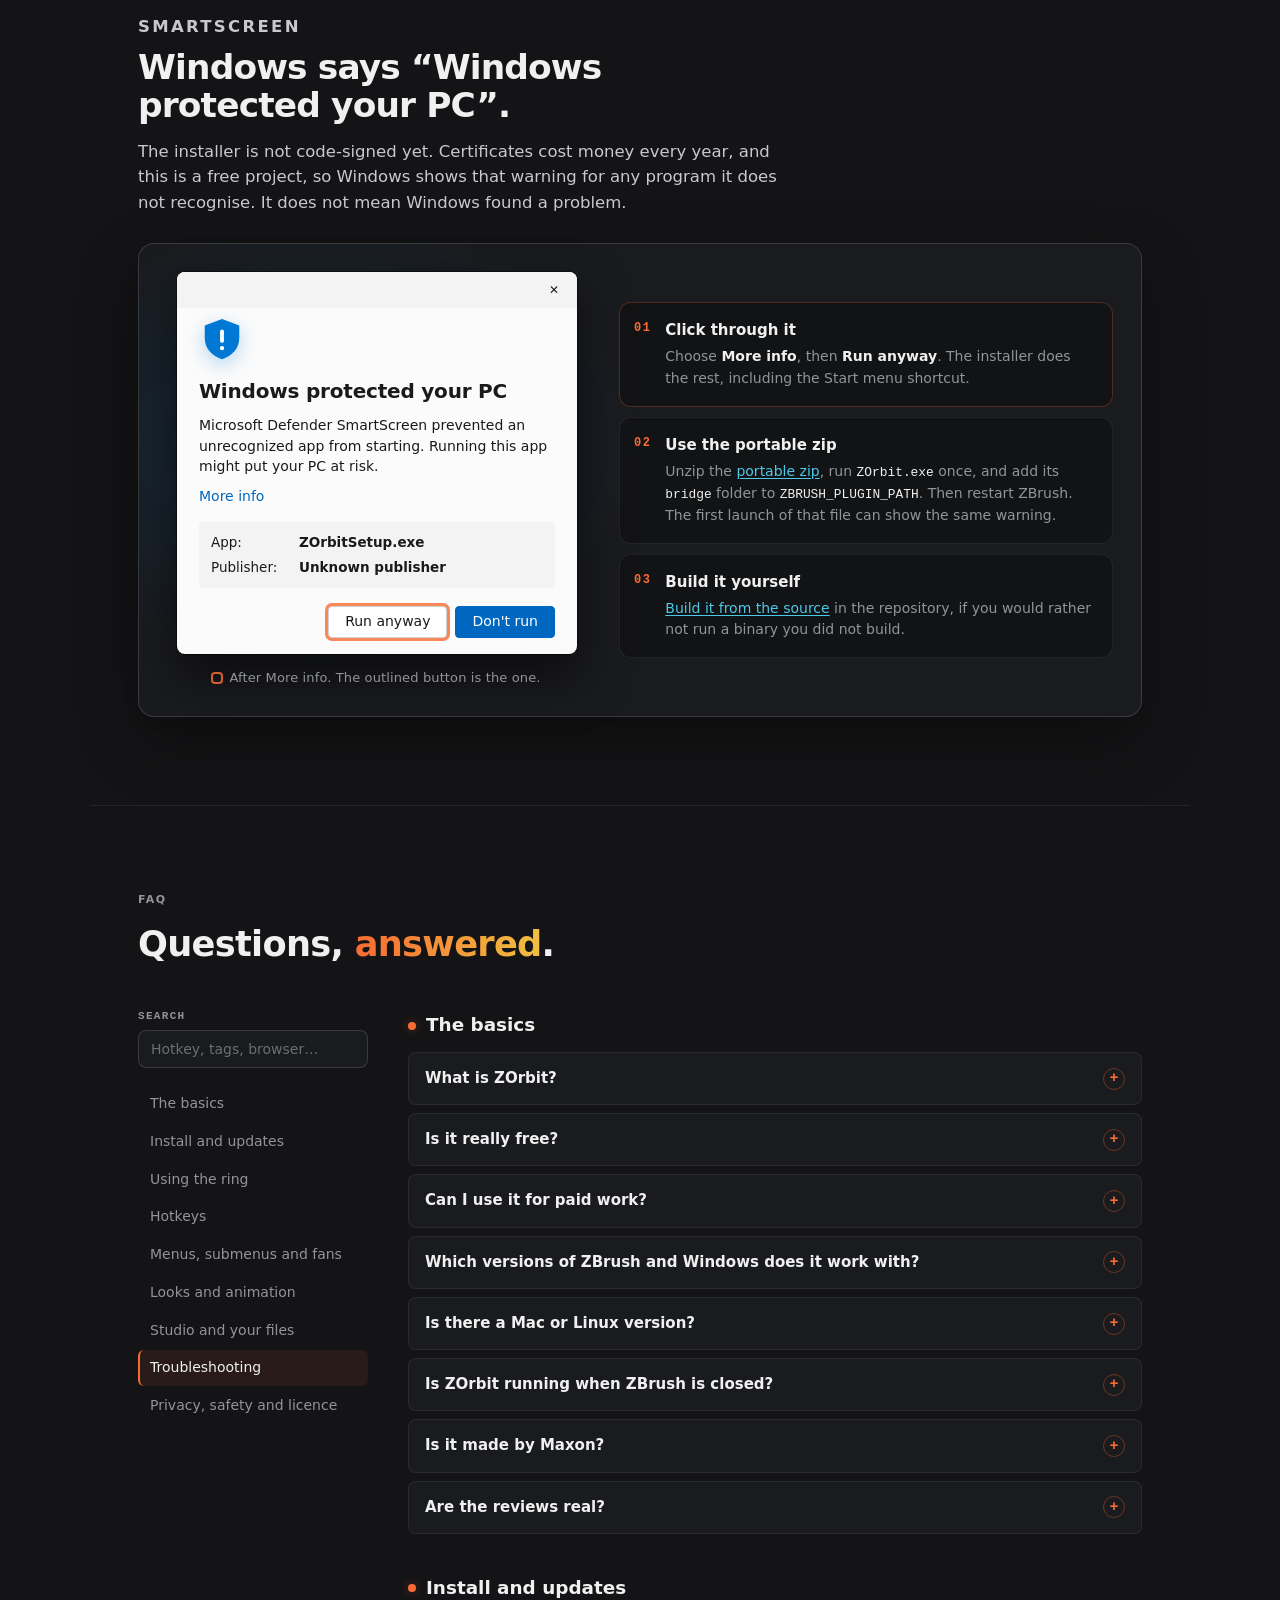
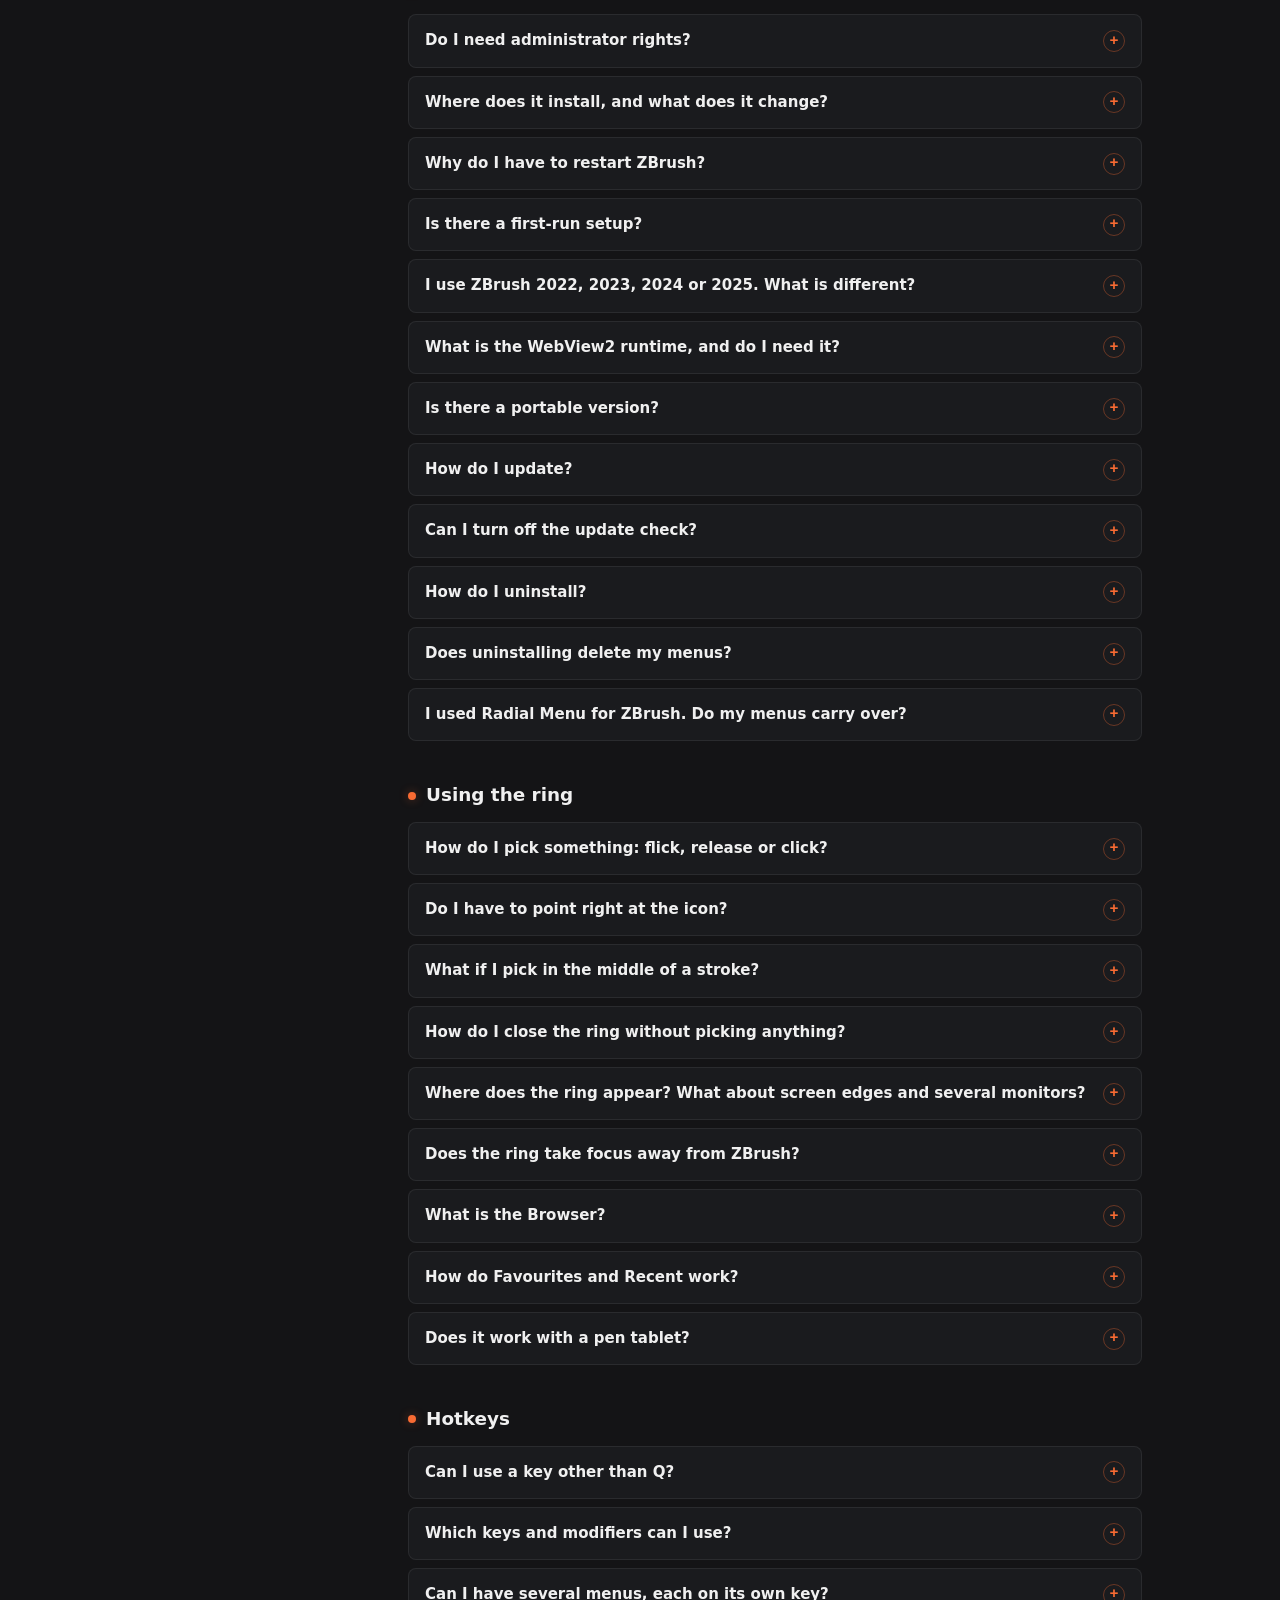
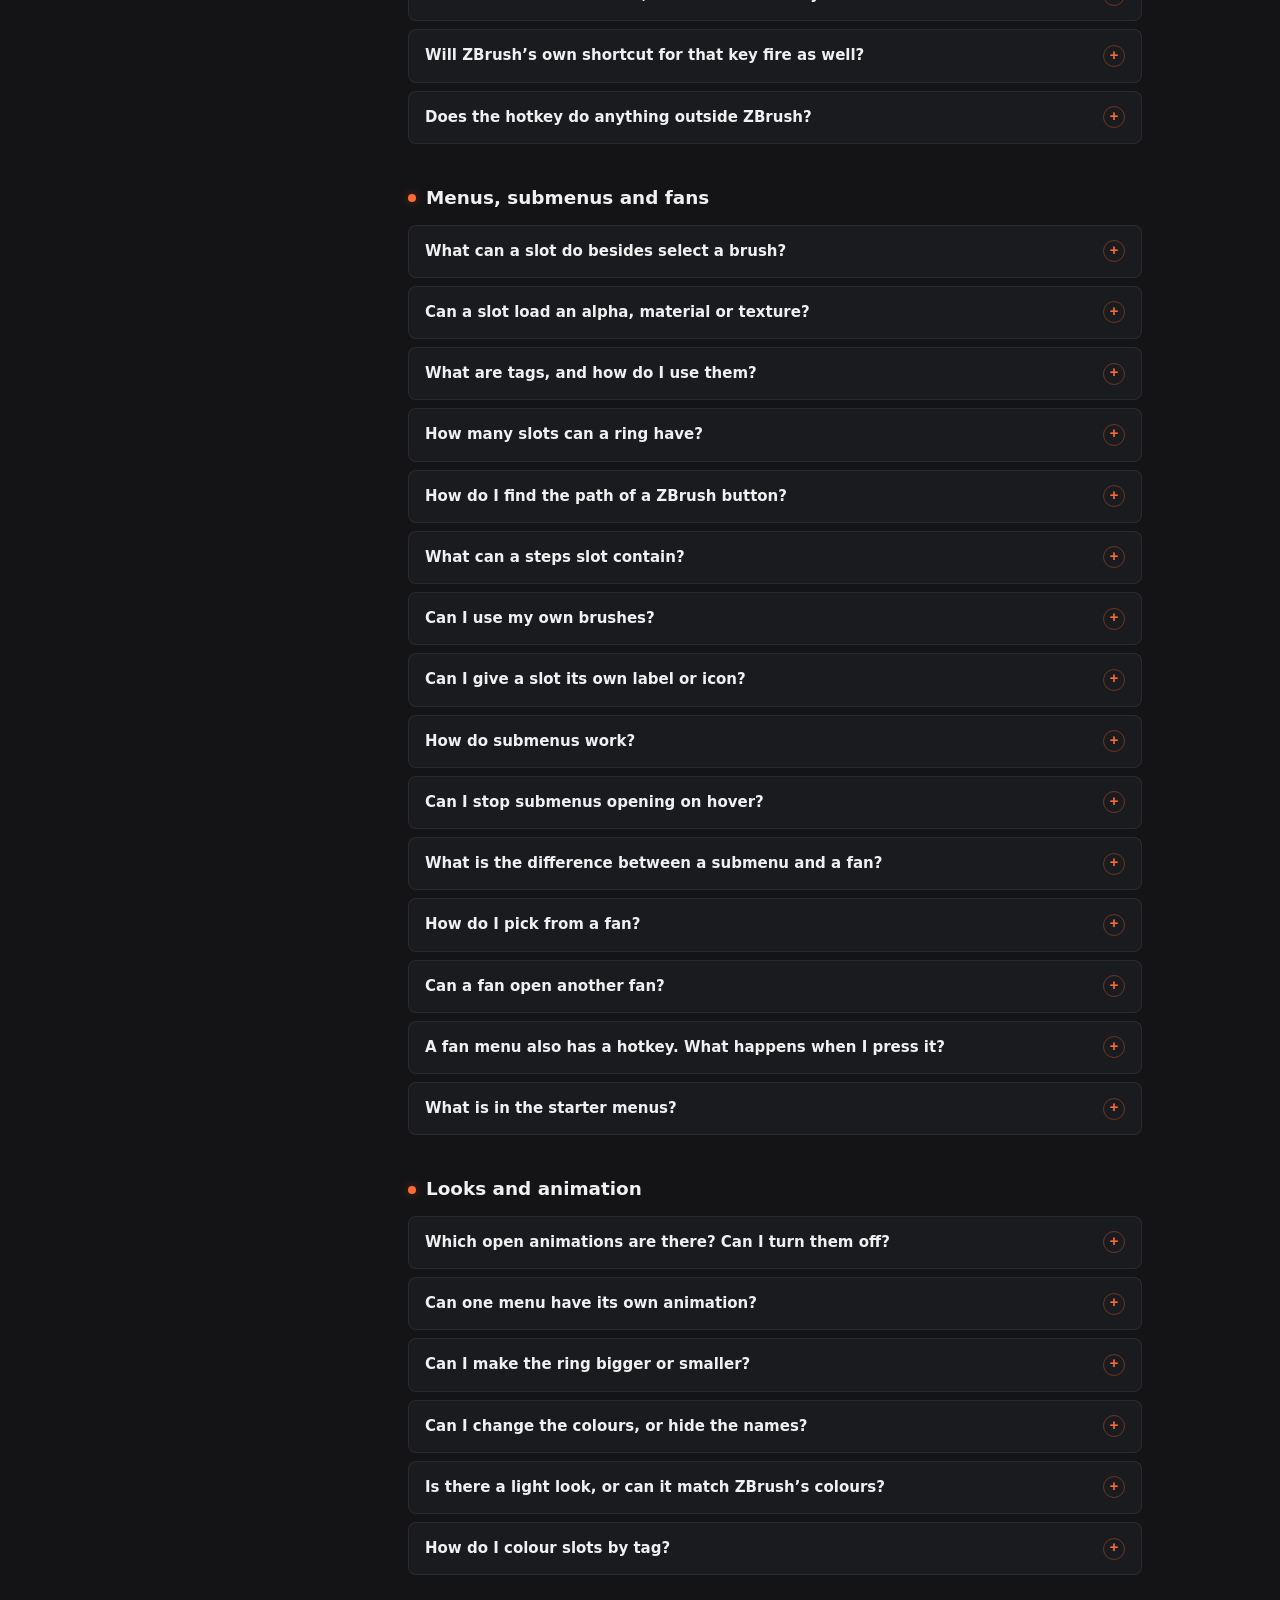
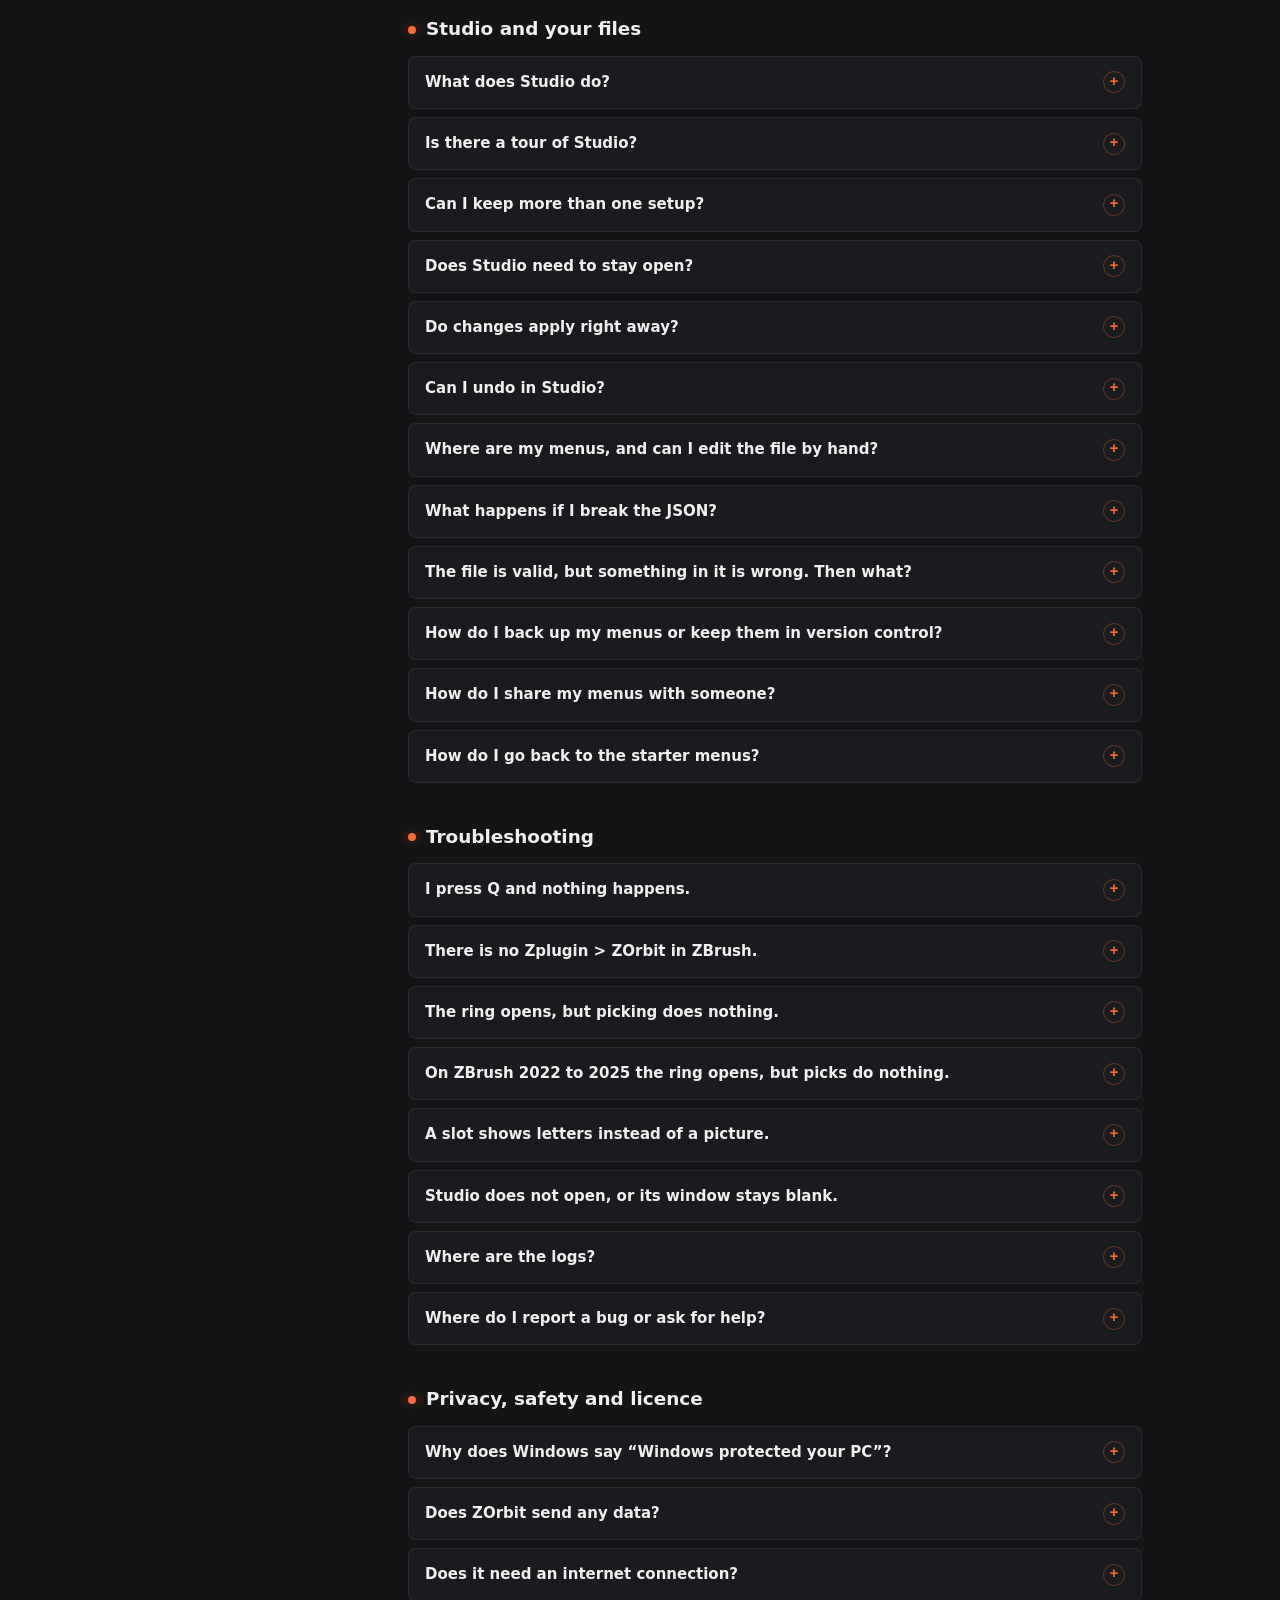
==== commit 7edb37ad: "Site: themes and the Studio tour from 0.14.0" ====
--- a/index.html
+++ b/index.html
@@ -146,17 +146,9 @@
         <h3>More than brushes.</h3>
         <p>A slot can select a brush, an alpha, a material or a texture, press any ZBrush button, set a slider, flip a switch, run several of those in a row, or open another ring. Hover a submenu and one stroke reaches an item two rings deep.</p>
         <p class="feature-sub">If ZBrush does not have the alpha, material or texture yet, ZOrbit loads it from its file first.</p>
-        <div class="theme-switch">
-          <span class="theme-switch-l">Theme</span>
-          <div class="theme-seg" role="group" aria-label="Theme">
-            <button type="button" data-theme-set="dark" aria-pressed="true">Dark</button>
-            <button type="button" data-theme-set="light" aria-pressed="false">Light</button>
-          </div>
-        </div>
-        <p class="theme-note">The ring in the Dark and Light themes. The Studio picture below follows the same switch.</p>
       </div>
       <figure class="feature-media">
-        <img src="images/ring.png" alt="Brushes menu with ClayBuildup hovered, in the Dark theme" width="600" height="600" loading="lazy" data-light="images/ring-light.png" data-light-alt="Brushes menu with ClayBuildup hovered, in the Light theme">
+        <img src="images/ring.png" alt="Brushes menu with ClayBuildup hovered" width="600" height="600" loading="lazy">
       </figure>
     </article>
 
@@ -240,20 +232,41 @@
 
     <article class="feature">
       <div class="feature-copy">
-        <h3>Edit it in Studio.</h3>
-        <p>ZOrbit Studio shows a live preview of the real ring. Drag brushes in from a searchable library, record hotkeys, change colours, size and animation. Twelve open animations, from instant to a swirling spiral.</p>
-        <p class="feature-sub">The first time Studio opens, a Setup screen walks you through the install. It finds ZBrush, says whether to restart it, and has you try the ring once.</p>
+        <h3>Dark, light, or ZBrush’s own.</h3>
+        <p>The Theme setting in Studio has four choices. Dark is the default. Light is for ZBrush or Windows set to a light theme. Follow Windows changes with Windows’ app colour mode. Match ZBrush uses the interface colours you stored in ZBrush with Preferences &gt; Config &gt; Store Config. ZOrbit only reads that file and never writes it, and without a stored scheme it shows Dark. The theme applies to the ring, the browser and Studio together.</p>
+        <p class="feature-sub">Themes are experimental, and the colours will change as they are tuned. If something reads badly, say so on <a href="https://github.com/combwizard/zorbit/issues/32">issue #32</a>. More in the <a href="https://zorbit.lol/docs/appearance/#theme">docs</a>.</p>
         <div class="theme-switch">
           <span class="theme-switch-l">Theme</span>
           <div class="theme-seg" role="group" aria-label="Theme">
             <button type="button" data-theme-set="dark" aria-pressed="true">Dark</button>
             <button type="button" data-theme-set="light" aria-pressed="false">Light</button>
+            <button type="button" data-theme-set="zbrush" aria-pressed="false">ZBrush</button>
           </div>
         </div>
-        <p class="theme-note">ZOrbit has Dark, Light and <a href="https://zorbit.lol/docs/appearance/#theme">Follow Windows</a> themes for the ring, the browser and Studio. This switch shows the first two on the pictures here. The Light picture of Studio is its Settings screen, where the choice lives.</p>
+        <p class="theme-note">The ring in Dark, Light and Match ZBrush, the last with ZBrush’s stock colours. The Studio picture below follows the same switch.</p>
       </div>
       <figure class="feature-media">
-        <img src="images/studio.png" alt="ZOrbit Studio in the Dark theme: the menu list, the ring preview and the brush library" width="1360" height="860" loading="lazy" data-light="images/studio-light.png" data-light-alt="ZOrbit Studio in the Light theme, on the Settings screen: the Theme setting with Dark, Light and Follow Windows above the ring geometry and a ring preview">
+        <img src="images/ring.png" alt="Brushes menu with ClayBuildup hovered, in the Dark theme: dark slots with white labels and an orange highlight" width="600" height="600" loading="lazy" data-shot-light="images/ring-light.png" data-shot-light-alt="Brushes menu with ClayBuildup hovered, in the Light theme: pale slots with dark labels on white pills" data-shot-zbrush="images/ring-zbrush.png" data-shot-zbrush-alt="Brushes menu with ClayBuildup hovered, in the Match ZBrush theme with ZBrush’s stock colours: grey slots with white labels and an orange centre, lines and hovered slot">
+      </figure>
+    </article>
+
+    <article class="feature">
+      <div class="feature-copy">
+        <h3>Edit it in Studio.</h3>
+        <p>ZOrbit Studio shows a live preview of the real ring. Drag brushes in from a searchable library, record hotkeys, change colours, size and animation. Twelve open animations, from instant to a swirling spiral. Keep profiles, say one for sculpting and one for hard-surface work, and switch between them without a restart.</p>
+        <p class="feature-sub">The first time Studio opens, a Setup screen walks you through the install. It finds ZBrush, says whether to restart it, and has you try the ring once. After that Studio offers a short tour, nine stops, once. You can take it again from Settings &gt; Studio.</p>
+        <div class="theme-switch">
+          <span class="theme-switch-l">Theme</span>
+          <div class="theme-seg" role="group" aria-label="Theme">
+            <button type="button" data-theme-set="dark" aria-pressed="true">Dark</button>
+            <button type="button" data-theme-set="light" aria-pressed="false">Light</button>
+            <button type="button" data-theme-set="zbrush" aria-pressed="false">ZBrush</button>
+          </div>
+        </div>
+        <p class="theme-note">The same switch as above, here on Studio’s Menus screen.</p>
+      </div>
+      <figure class="feature-media">
+        <img src="images/studio.png" alt="ZOrbit Studio in the Dark theme, on the Menus screen: the menu list, the ring preview and the menu settings" width="1360" height="860" loading="lazy" data-shot-light="images/studio-light.png" data-shot-light-alt="ZOrbit Studio in the Light theme, on the Menus screen: a pale window with the menu list, the ring preview and the menu settings" data-shot-zbrush="images/studio-zbrush.png" data-shot-zbrush-alt="ZOrbit Studio in the Match ZBrush theme with ZBrush’s stock colours, on the Menus screen: grey panels with orange accents around the menu list, the ring preview and the menu settings">
       </figure>
     </article>
 
@@ -964,7 +977,11 @@
           </details>
           <details class="faq-q" id="q-colours">
             <summary>Can I change the colours, or hide the names?</summary>
-            <div class="faq-a"><p>Yes. There are five colours: slot fill, accent, highlight, text and lines. Any you leave alone keep their default, and Reset all colours puts them back. To show icons only, set Labels to none. Tags have colours of their own, see <a href="#q-tag-colours">tag colours</a>.</p></div>
+            <div class="faq-a"><p>Yes. There are five colours: slot fill, accent, highlight, text and lines. Any you leave alone keep the default of your <a href="#q-theme">theme</a>, and Reset all colours puts them back. To show icons only, set Labels to none. Tags have colours of their own, see <a href="#q-tag-colours">tag colours</a>.</p></div>
+          </details>
+          <details class="faq-q" id="q-theme">
+            <summary>Is there a light look, or can it match ZBrush’s colours?</summary>
+            <div class="faq-a"><p>Yes. Settings &gt; Theme has Dark, which is the default, Light, Follow Windows and Match ZBrush. Follow Windows changes with Windows’ app colour mode. Match ZBrush uses the interface colours you stored in ZBrush with Preferences &gt; Config &gt; Store Config. ZOrbit only reads that file and never writes it, and without a stored scheme you get Dark. The theme applies to the ring, the browser and Studio together, and a colour you set under Colours still wins. Themes are experimental and their colours will change. If something reads badly, say so on <a href="https://github.com/combwizard/zorbit/issues/32">issue #32</a>. See the <a href="https://zorbit.lol/docs/appearance/#theme">docs</a>.</p></div>
           </details>
           <details class="faq-q" id="q-tag-colours">
             <summary>How do I colour slots by tag?</summary>
@@ -978,6 +995,14 @@
             <summary>What does Studio do?</summary>
             <div class="faq-a"><p>It edits your menus. The Menus screen has a live preview drawn by the same code as the real ring. The Library lets you search every brush, alpha, material and texture ZBrush can load, tag them and drag them in. Setup walks a new install through its first steps. Settings covers size, animation, labels, colours, timing and the ZBrush bridge. Status shows whether ZBrush, the app and the bridge are running.</p></div>
           </details>
+          <details class="faq-q" id="q-tour">
+            <summary>Is there a tour of Studio?</summary>
+            <div class="faq-a"><p>Yes. Studio offers a short guided tour once, after you finish or skip Setup. It lights up one part of the window at a time, nine stops in all, and ends with Save, Revert, Status and Setup. It changes no menu and no setting. If you used Studio before the tour existed, it does not ask, but you can take it from Settings &gt; Studio, next to What’s new.</p></div>
+          </details>
+          <details class="faq-q" id="q-profiles">
+            <summary>Can I keep more than one setup?</summary>
+            <div class="faq-a"><p>Yes. A profile is a whole setup: menus and settings, tags, and the usage that fills the auto slots and Recent. Keep one for sculpting and one for hard-surface work, say. The button next to the Studio wordmark switches or makes one, and so does the Profile menu on the tray icon. Nothing restarts, and the ring follows within half a second. Each profile is a folder under <code>%APPDATA%\ZOrbit\profiles</code>.</p></div>
+          </details>
           <details class="faq-q" id="q-studio-open">
             <summary>Does Studio need to stay open?</summary>
             <div class="faq-a"><p>No. The ring is drawn by a separate small app that starts and stops with ZBrush and reads your menus itself. Close Studio once you have saved.</p></div>
@@ -992,7 +1017,7 @@
           </details>
           <details class="faq-q" id="q-file">
             <summary>Where are my menus, and can I edit the file by hand?</summary>
-            <div class="faq-a"><p>They are in <code>%APPDATA%\ZOrbit\radial.json</code>, a plain JSON file. Edit it in any text editor and the app picks up the change within about half a second. If you then save in Studio, it notices the file changed on disk and asks whether to overwrite it or reload.</p></div>
+            <div class="faq-a"><p>They are in <code>radial.json</code>, a plain JSON file in your profile’s folder under <code>%APPDATA%\ZOrbit\profiles</code>, <code>Default</code> unless you made others. Edit it in any text editor and the app picks up the change within about half a second. If you then save in Studio, it notices the file changed on disk and asks whether to overwrite it or reload.</p></div>
           </details>
           <details class="faq-q" id="q-broken">
             <summary>What happens if I break the JSON?</summary>
@@ -1004,15 +1029,15 @@
           </details>
           <details class="faq-q" id="q-backup">
             <summary>How do I back up my menus or keep them in version control?</summary>
-            <div class="faq-a"><p>Settings &gt; Import and export has an Export button that saves your menus, settings and tags to one <code>.json</code> file. Or copy <code>radial.json</code> and <code>tags.json</code> from <code>%APPDATA%\ZOrbit</code> yourself. Studio also keeps the version before your last save as <code>radial.json.bak</code>. Both files are plain JSON, so they diff cleanly in git.</p></div>
+            <div class="faq-a"><p>Settings &gt; Import and export has an Export button that saves your menus, settings and tags to one <code>.json</code> file. Or copy <code>radial.json</code> and <code>tags.json</code> from your profile’s folder in <code>%APPDATA%\ZOrbit\profiles</code> yourself. Studio also keeps the version before your last save as <code>radial.json.bak</code>. Both files are plain JSON, so they diff cleanly in git.</p></div>
           </details>
           <details class="faq-q" id="q-share">
             <summary>How do I share my menus with someone?</summary>
-            <div class="faq-a"><p>Export from Settings &gt; Import and export and send them the <code>.json</code> file. They press Import, which shows what the file holds before anything changes. Menus and settings load as an unsaved change, so Undo takes them back. For tags they choose Merge or Replace, and Replace keeps their old tags as <code>tags.json.bak</code>. They need the same brushes, alphas, materials and textures, and any button paths must exist in their ZBrush. Icons that point at <code>.png</code> files on your disk do not travel with it. Your tags live in <code>%APPDATA%\ZOrbit\tags.json</code>.</p></div>
+            <div class="faq-a"><p>Export from Settings &gt; Import and export and send them the <code>.json</code> file. They press Import, which shows what the file holds before anything changes. Menus and settings load as an unsaved change, so Undo takes them back. For tags they choose Merge or Replace, and Replace keeps their old tags as <code>tags.json.bak</code>. They need the same brushes, alphas, materials and textures, and any button paths must exist in their ZBrush. Icons that point at <code>.png</code> files on your disk do not travel with it. Your tags live in <code>tags.json</code> in your profile’s folder.</p></div>
           </details>
           <details class="faq-q" id="q-reset">
             <summary>How do I go back to the starter menus?</summary>
-            <div class="faq-a"><p>Delete <code>radial.json</code> (or move it somewhere safe). The app or Studio writes a fresh one from the starter menus the next time it starts. Single settings have their own reset arrows in Settings.</p></div>
+            <div class="faq-a"><p>Delete <code>radial.json</code> from your profile’s folder (or move it somewhere safe), or make a new profile from the starter menus. The app or Studio writes a fresh one from the starter menus the next time it starts. Single settings have their own reset arrows in Settings.</p></div>
           </details>
         </div>
 
@@ -1070,7 +1095,7 @@
           </details>
           <details class="faq-q" id="q-data">
             <summary>Does ZOrbit send any data?</summary>
-            <div class="faq-a"><p>No. There is no account, no tracking and no telemetry. The only network request is Studio’s update check, which asks GitHub for the latest release and sends nothing about you or your menus. The app that draws the ring and the ZBrush plugin make no network requests. On your own PC, the app keeps a count of which brushes you pick, and your recent picks, in <code>usage.json</code>, and that file never leaves it.</p></div>
+            <div class="faq-a"><p>No. There is no account, no tracking and no telemetry. The only network request is Studio’s update check, which asks GitHub for the latest release and sends nothing about you or your menus. The app that draws the ring and the ZBrush plugin make no network requests. On your own PC, the app keeps a count of which brushes you pick, and your recent picks, in <code>usage.json</code> in your profile’s folder, and that file never leaves it.</p></div>
           </details>
           <details class="faq-q" id="q-offline">
             <summary>Does it need an internet connection?</summary>
--- a/styles.css
+++ b/styles.css
@@ -603,7 +603,9 @@
   box-shadow: 0 24px 60px rgba(0, 0, 0, .45), 0 0 60px rgba(248, 107, 51, .07);
 }
 .feature-media img { width: 100%; }
-/* Theme demo: a Dark / Light switch and a picture that crossfades between the two. */
+/* Theme demo: a Dark / Light / ZBrush switch and a picture that crossfades between the looks. Every look is an
+   image stacked in the same spot (the grid area). The one that is on sits on top and fades in over the old one,
+   which stays until the fade is done and then goes. The fade only runs once site.js sets html.shots-fade. */
 .theme-switch { display: flex; align-items: center; gap: 12px; margin-top: 16px; }
 .theme-switch-l { font: 700 11px/1 var(--mono); letter-spacing: .12em; text-transform: uppercase; color: var(--sub); }
 .theme-seg {
@@ -623,10 +625,13 @@
 .theme-note { color: var(--sub); font-size: 13.5px; margin-top: 12px; }
 .theme-swap { display: grid; }
 .theme-swap > img { grid-area: 1 / 1; }
-.theme-swap > .theme-alt { opacity: 0; transition: opacity .35s ease; }
-html[data-shots="light"] .theme-swap > .theme-alt { opacity: 1; }
+.theme-swap > .theme-alt { opacity: 0; z-index: 0; }
+.theme-swap > .theme-alt.on { opacity: 1; z-index: 1; }
+html.shots-fade .theme-swap > .theme-alt { transition: opacity 0s .35s; }
+html.shots-fade .theme-swap > .theme-alt.on { transition: opacity .35s ease; }
 @media (prefers-reduced-motion: reduce) {
-  .theme-swap > .theme-alt { transition: none; }
+  html.shots-fade .theme-swap > .theme-alt,
+  html.shots-fade .theme-swap > .theme-alt.on { transition: none; }
 }
 .tilt {
   transform: perspective(900px) rotateX(var(--rx, 0deg)) rotateY(var(--ry, 0deg));
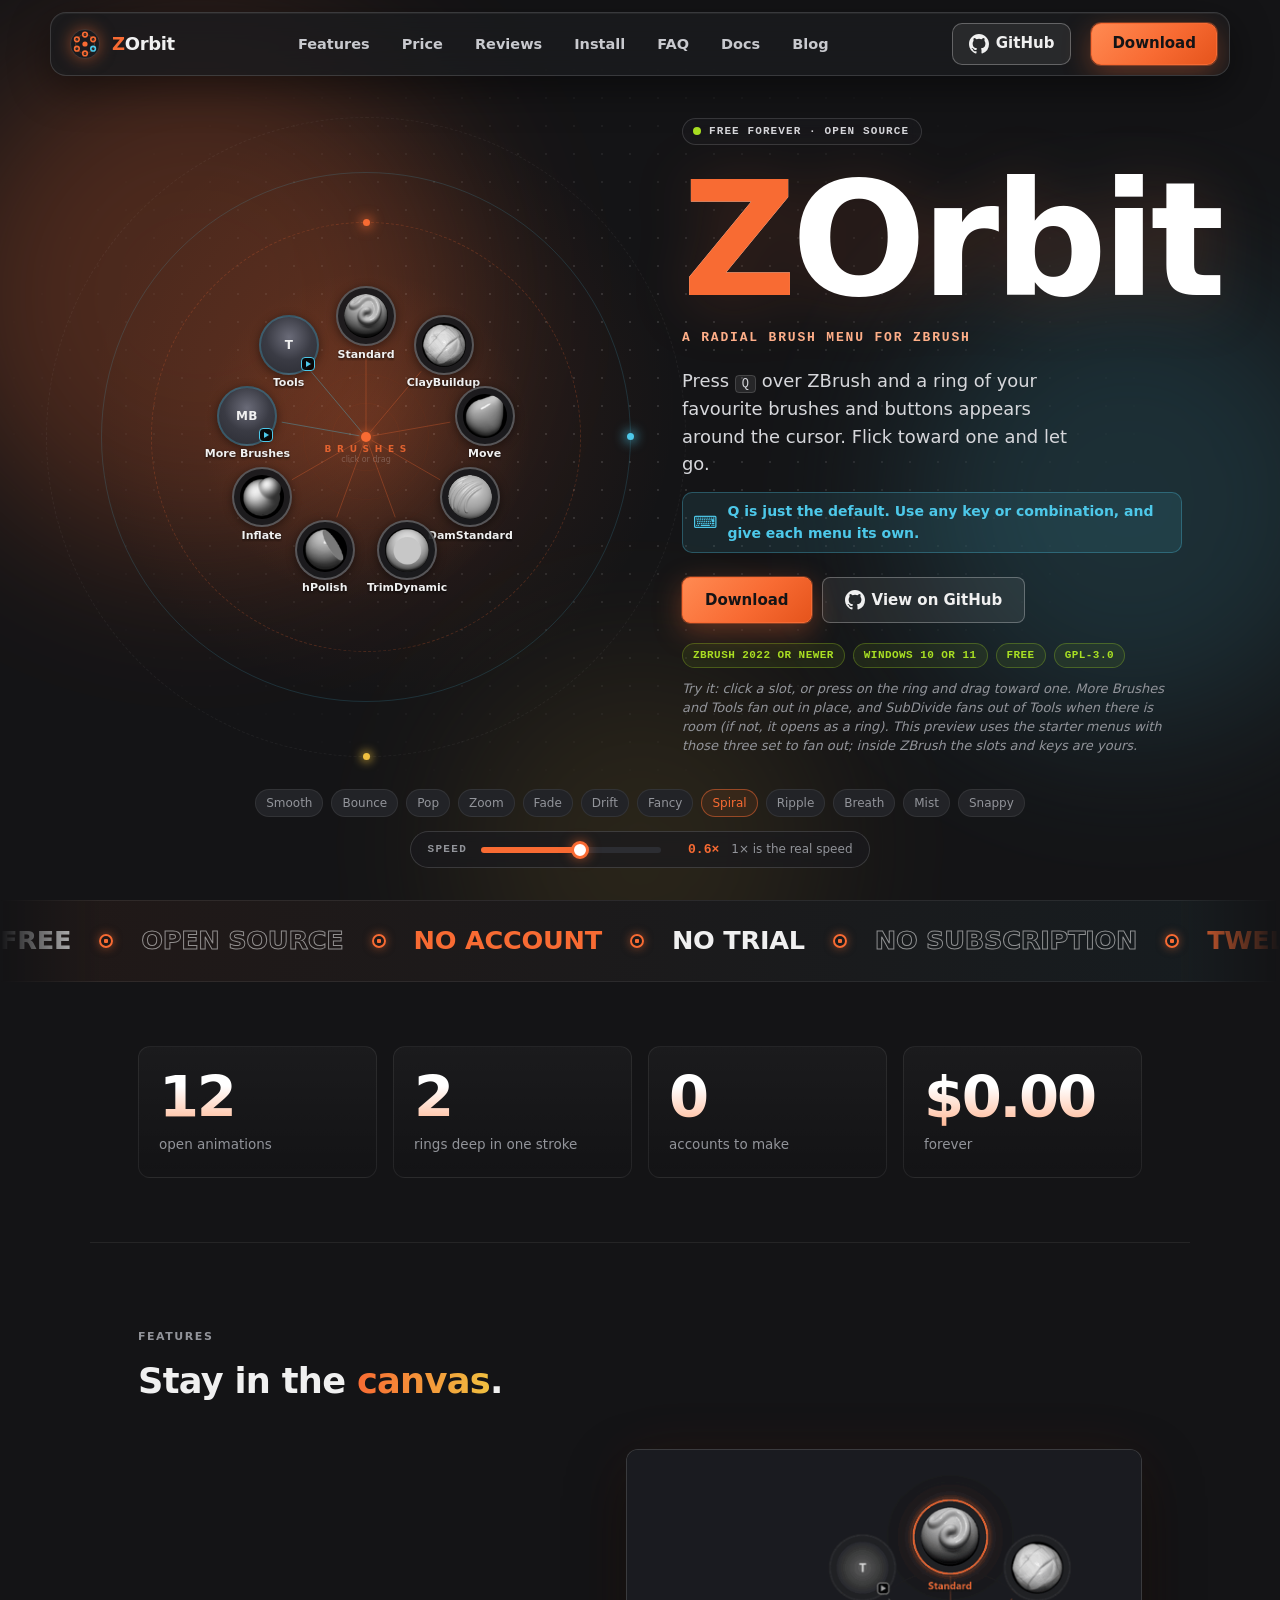
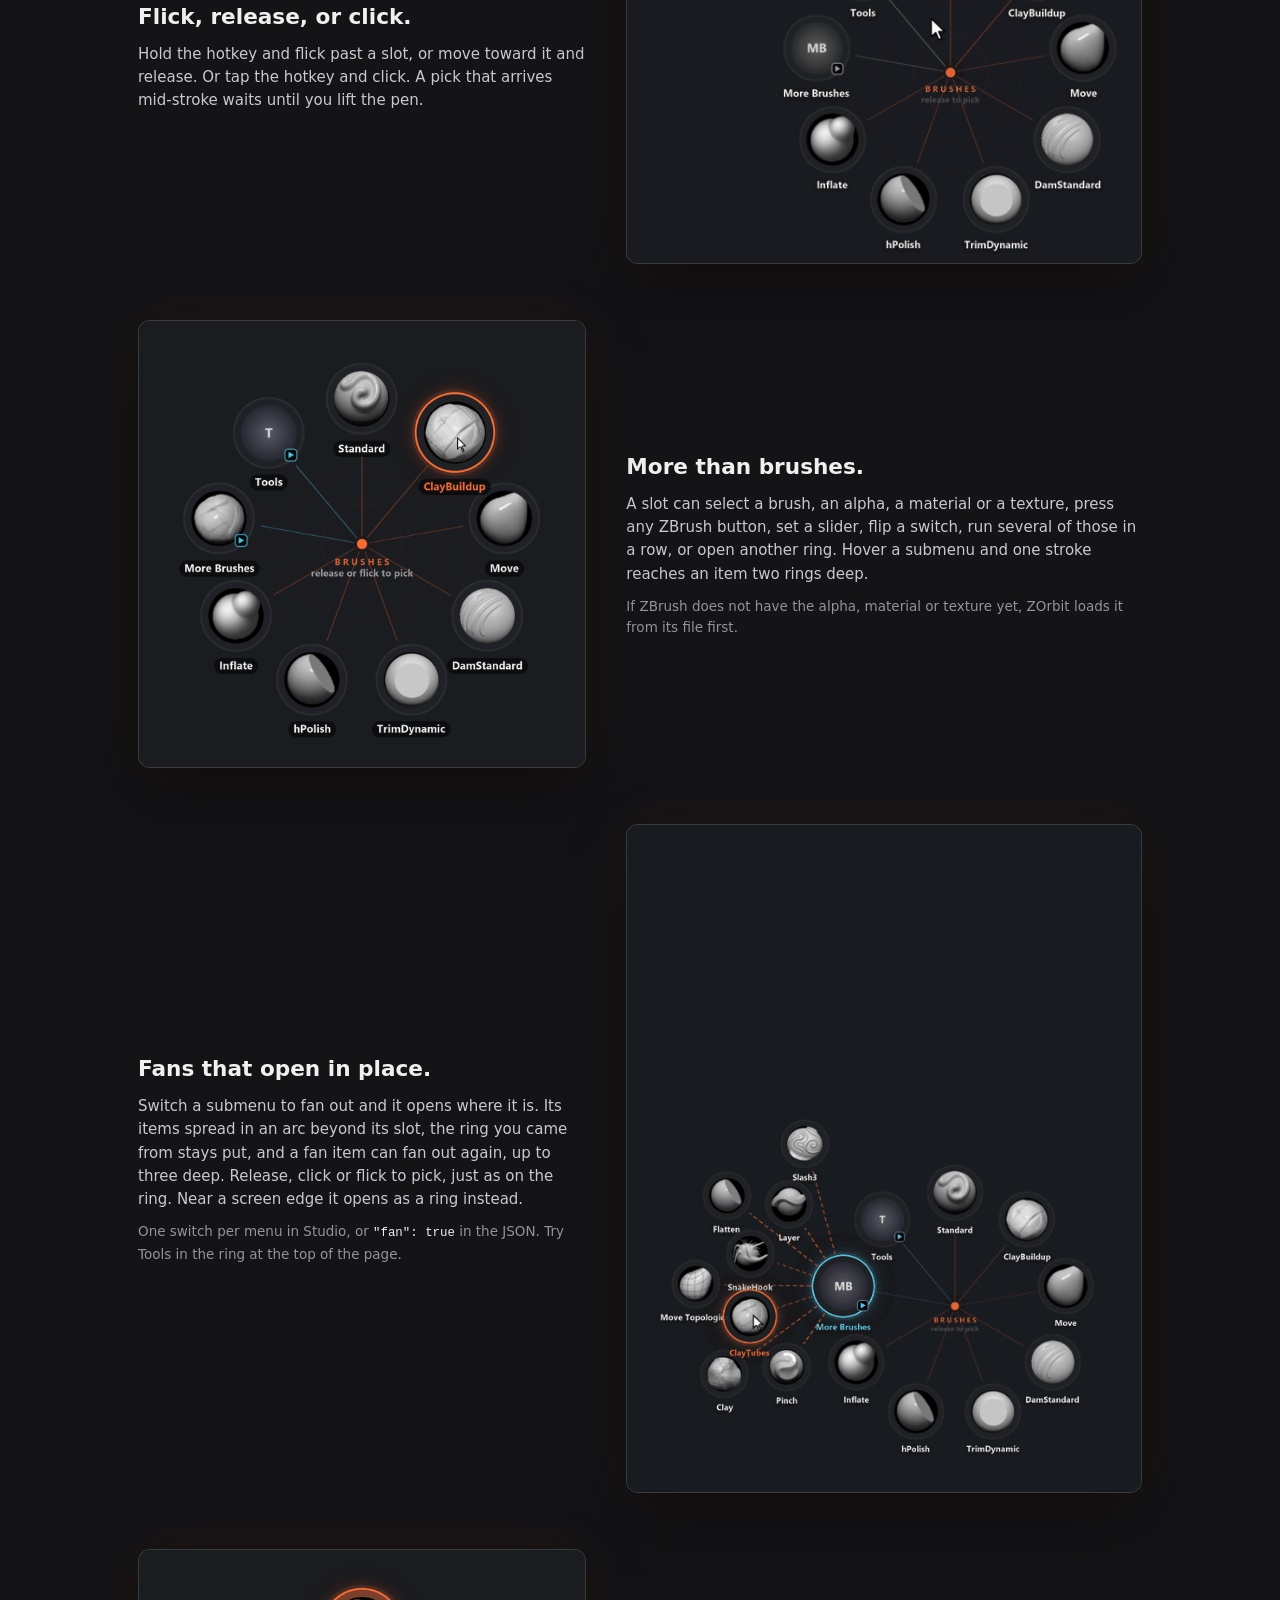
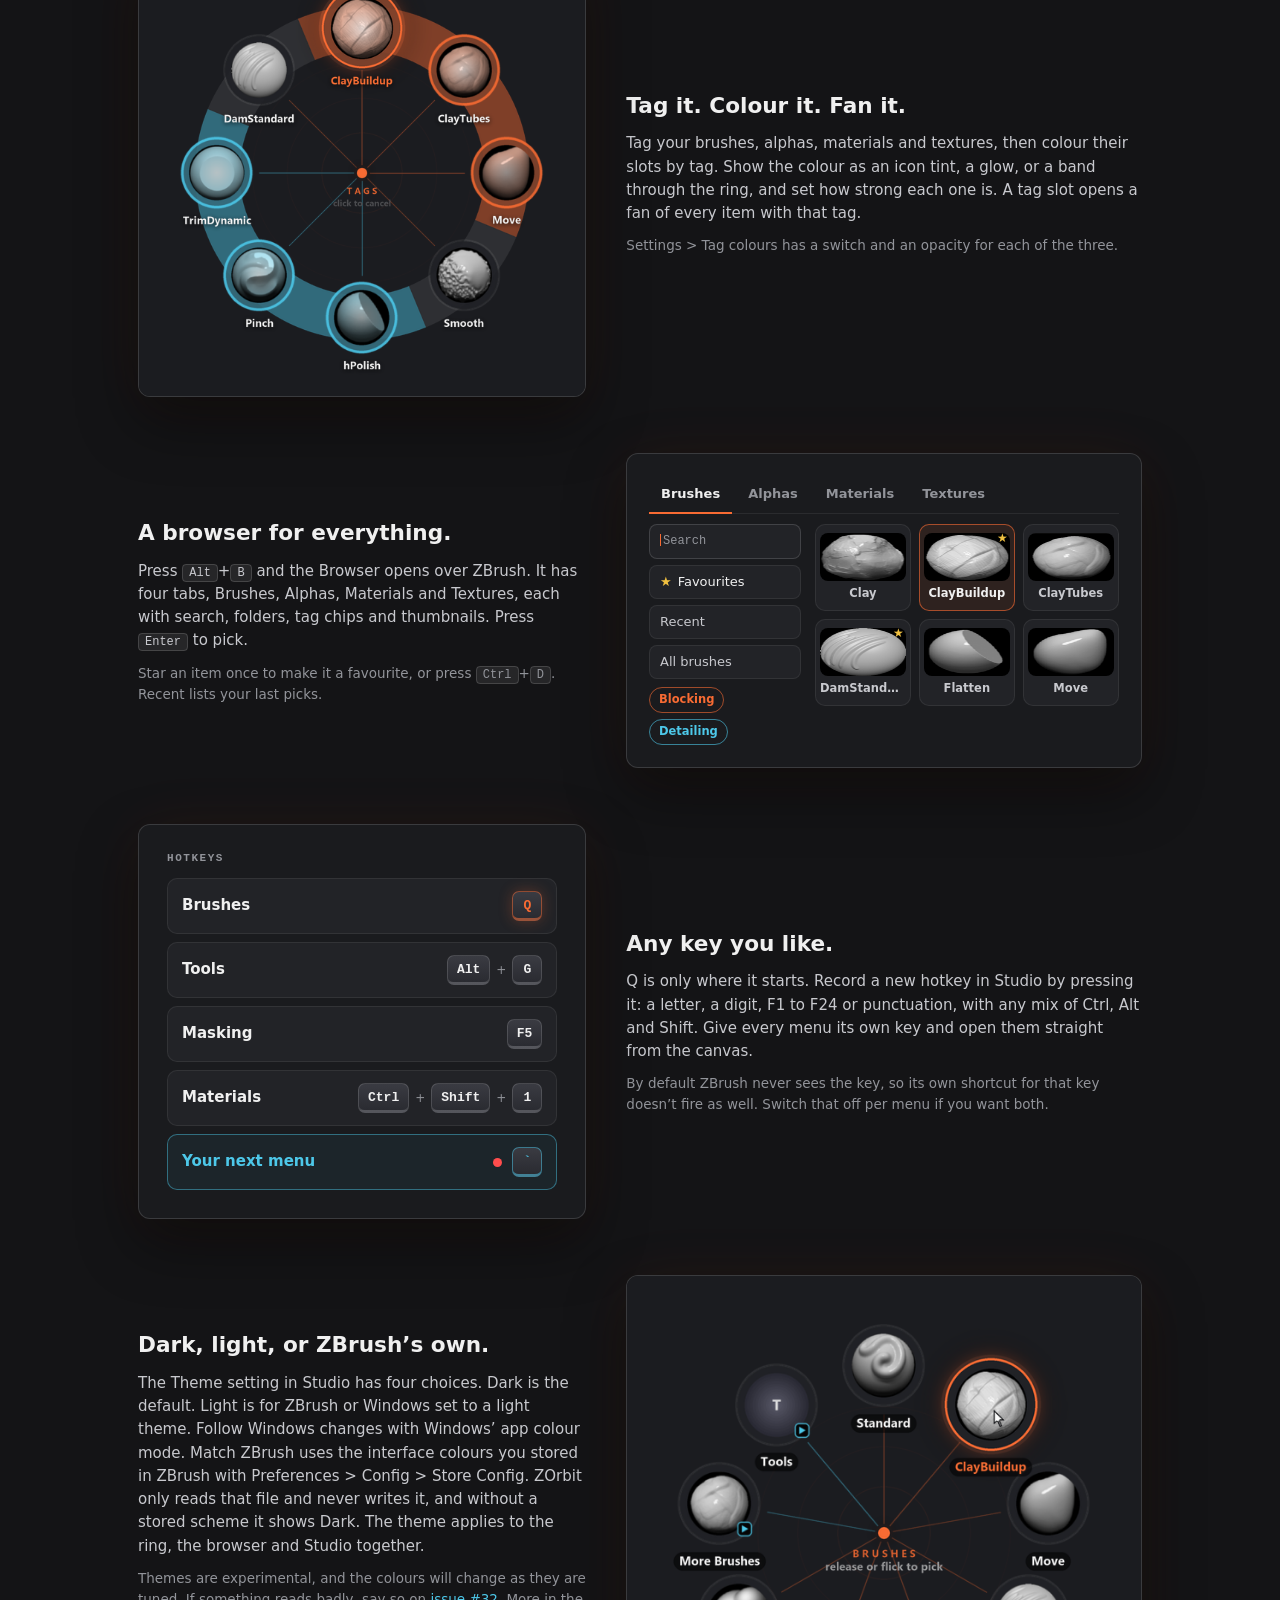
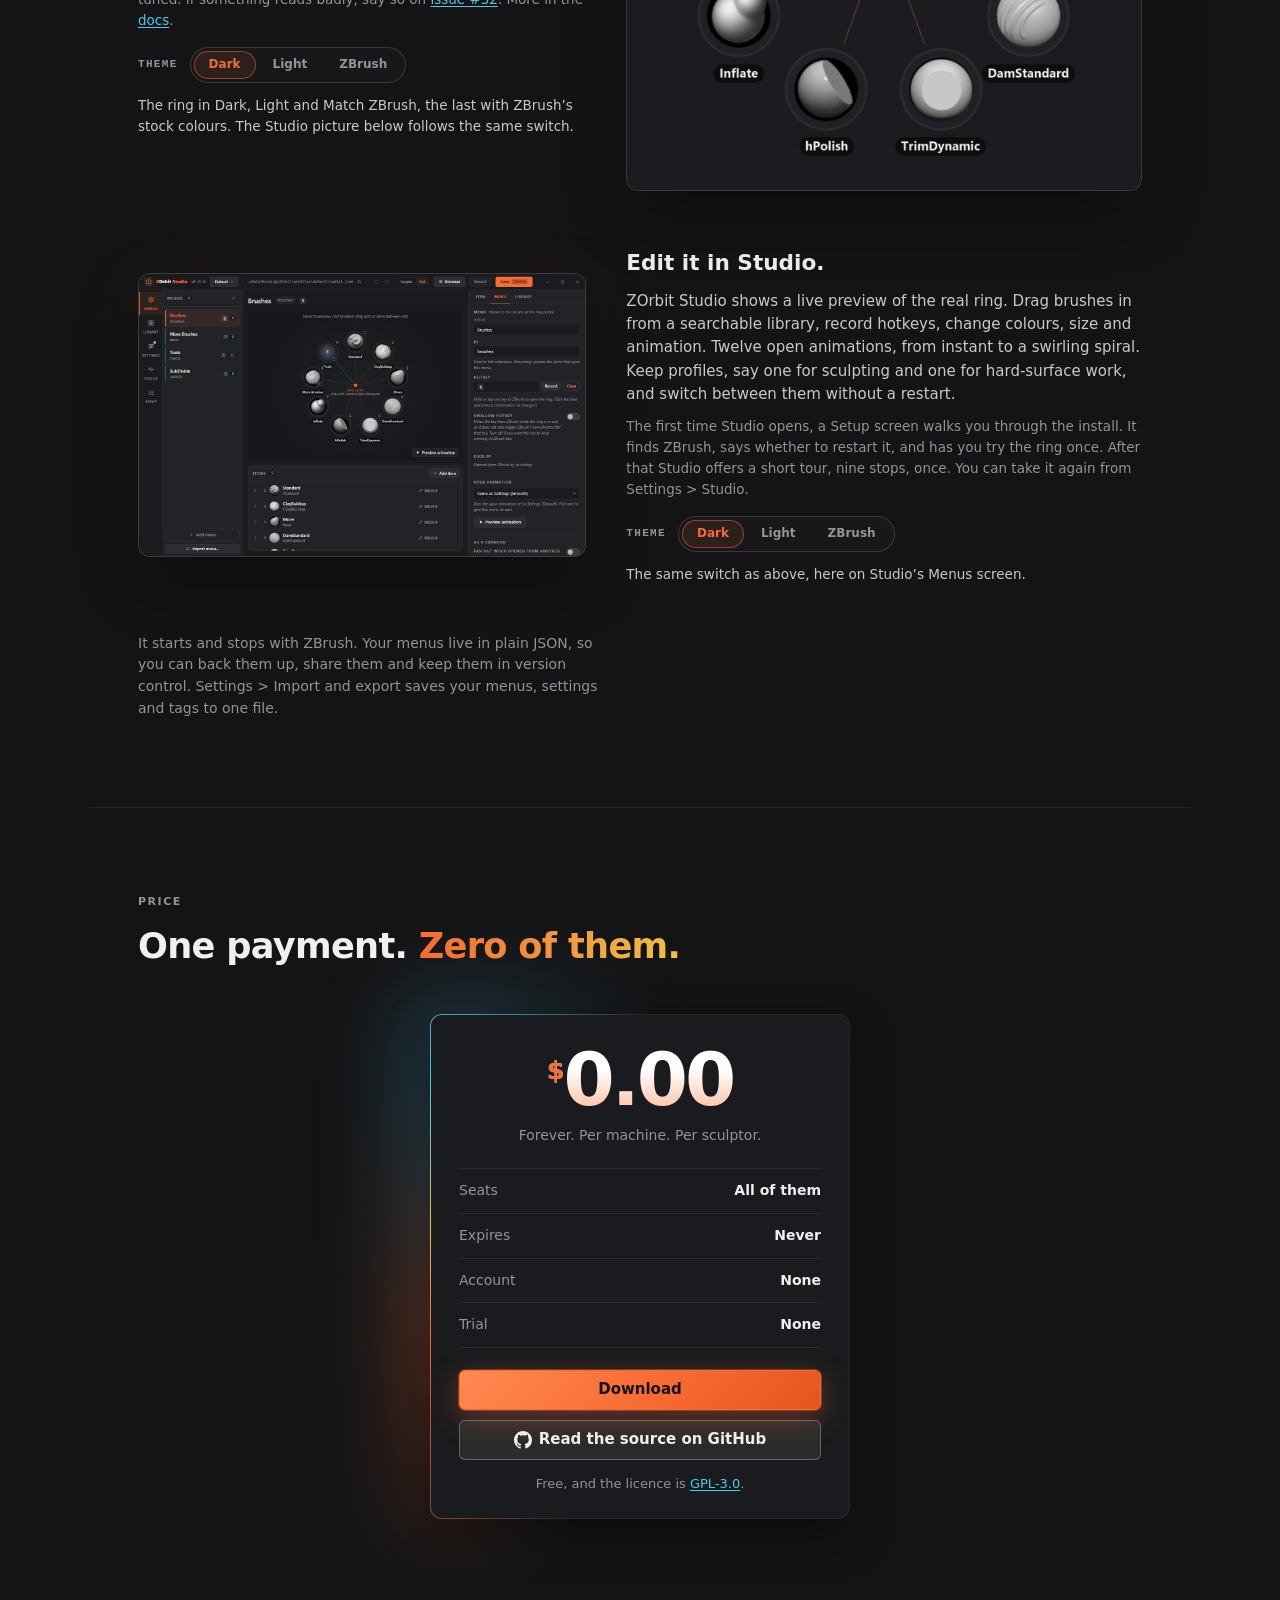
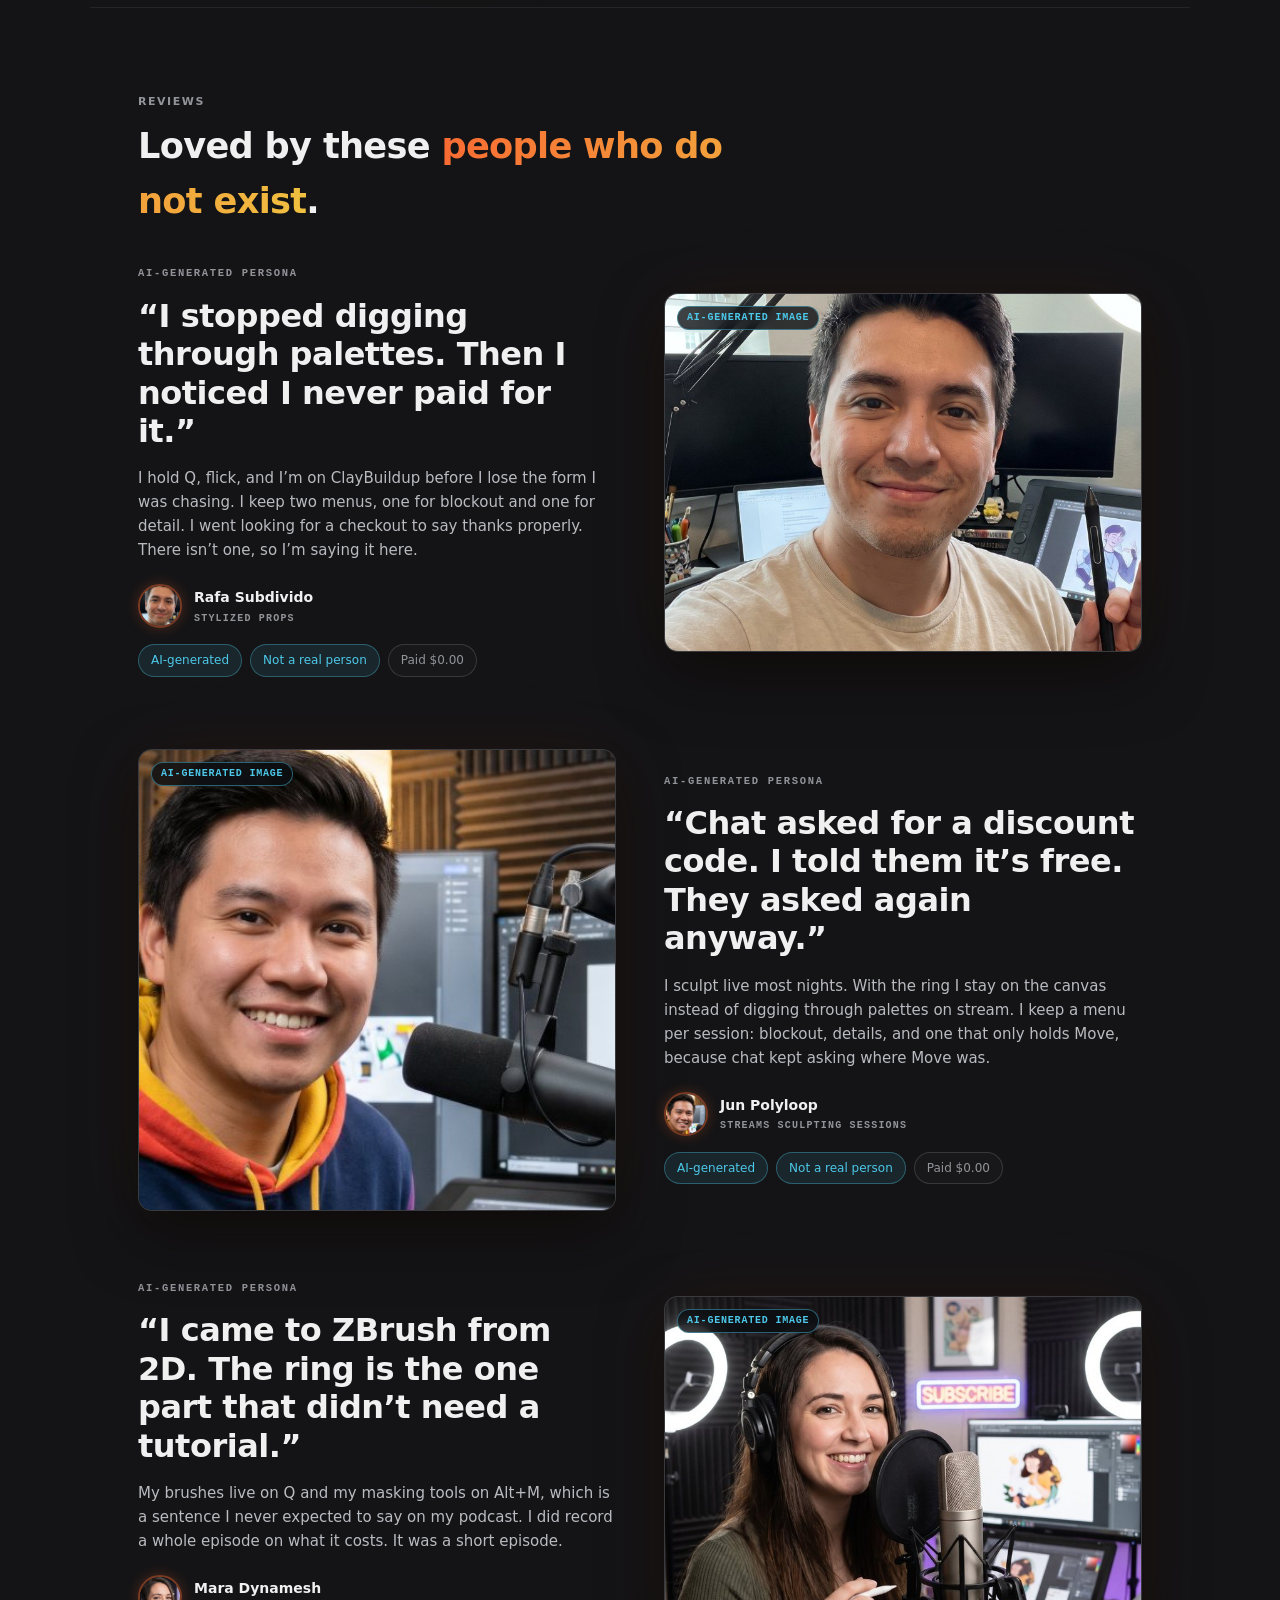
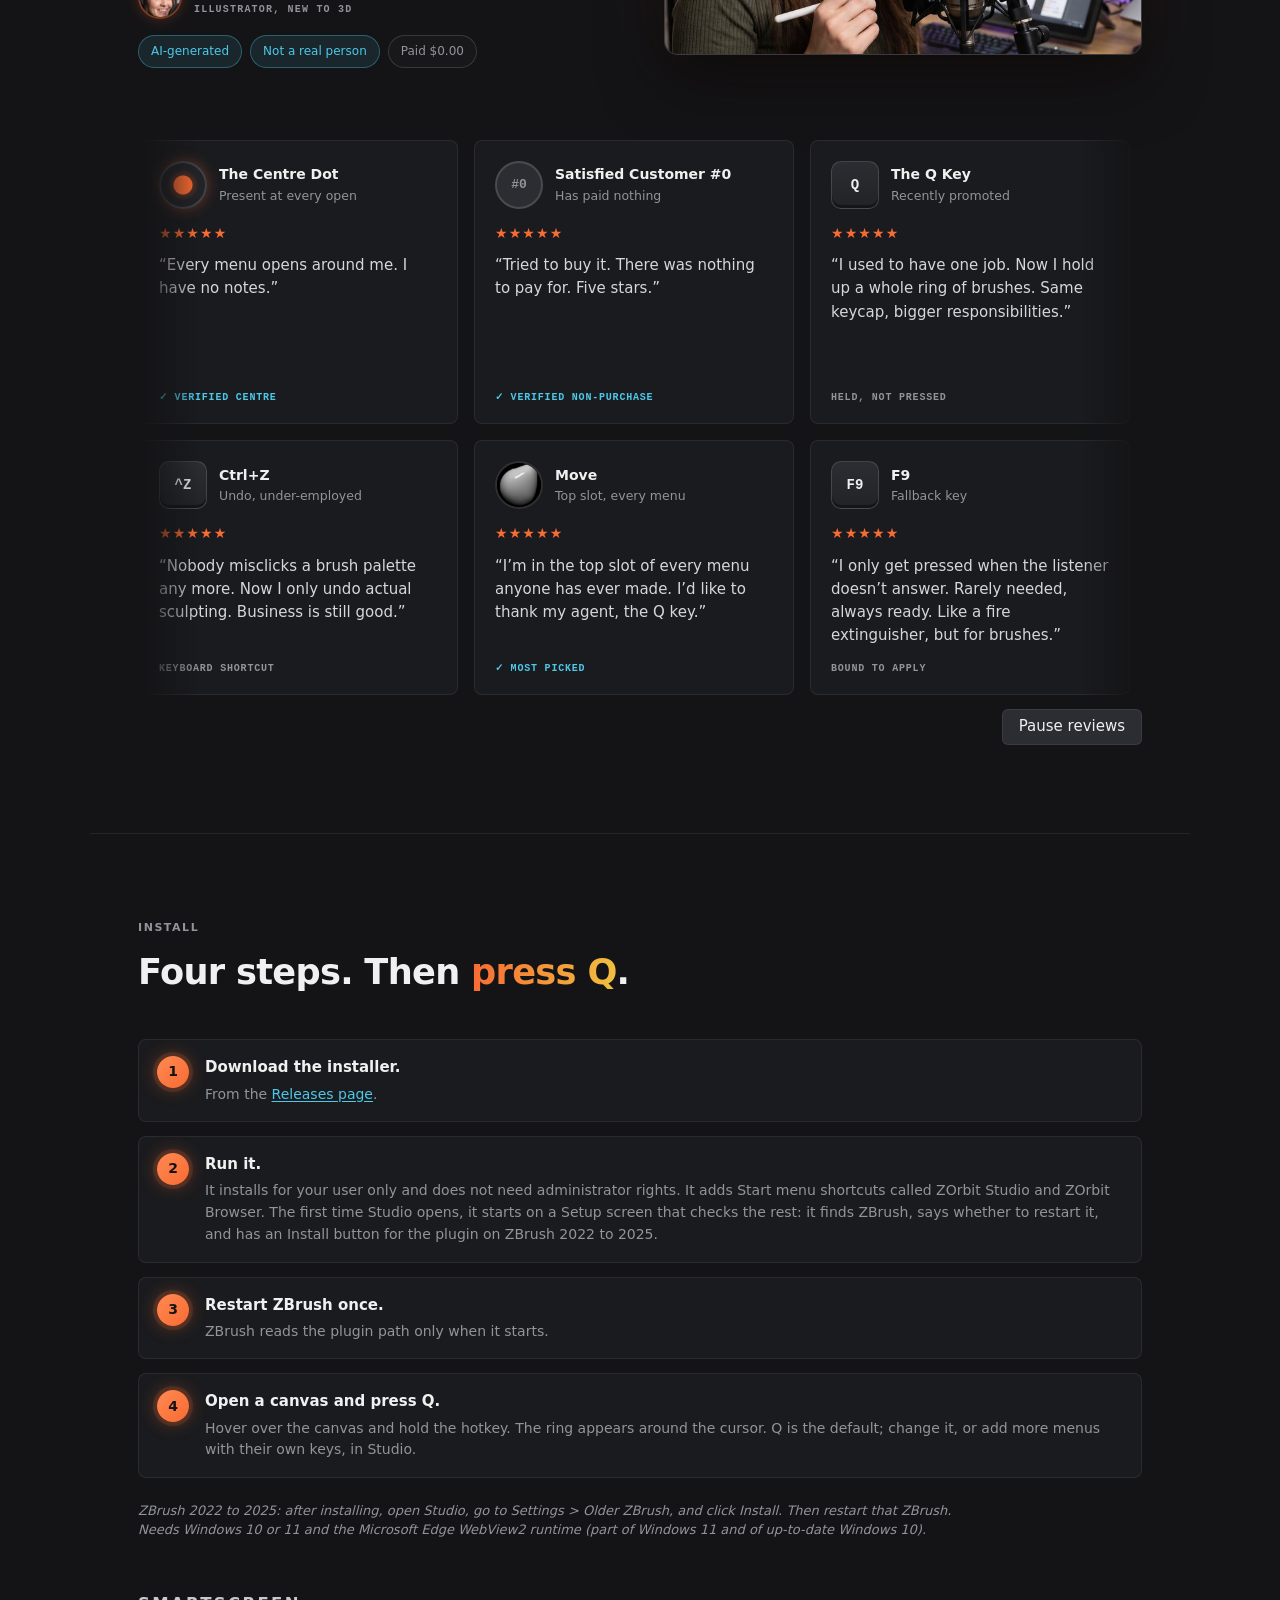
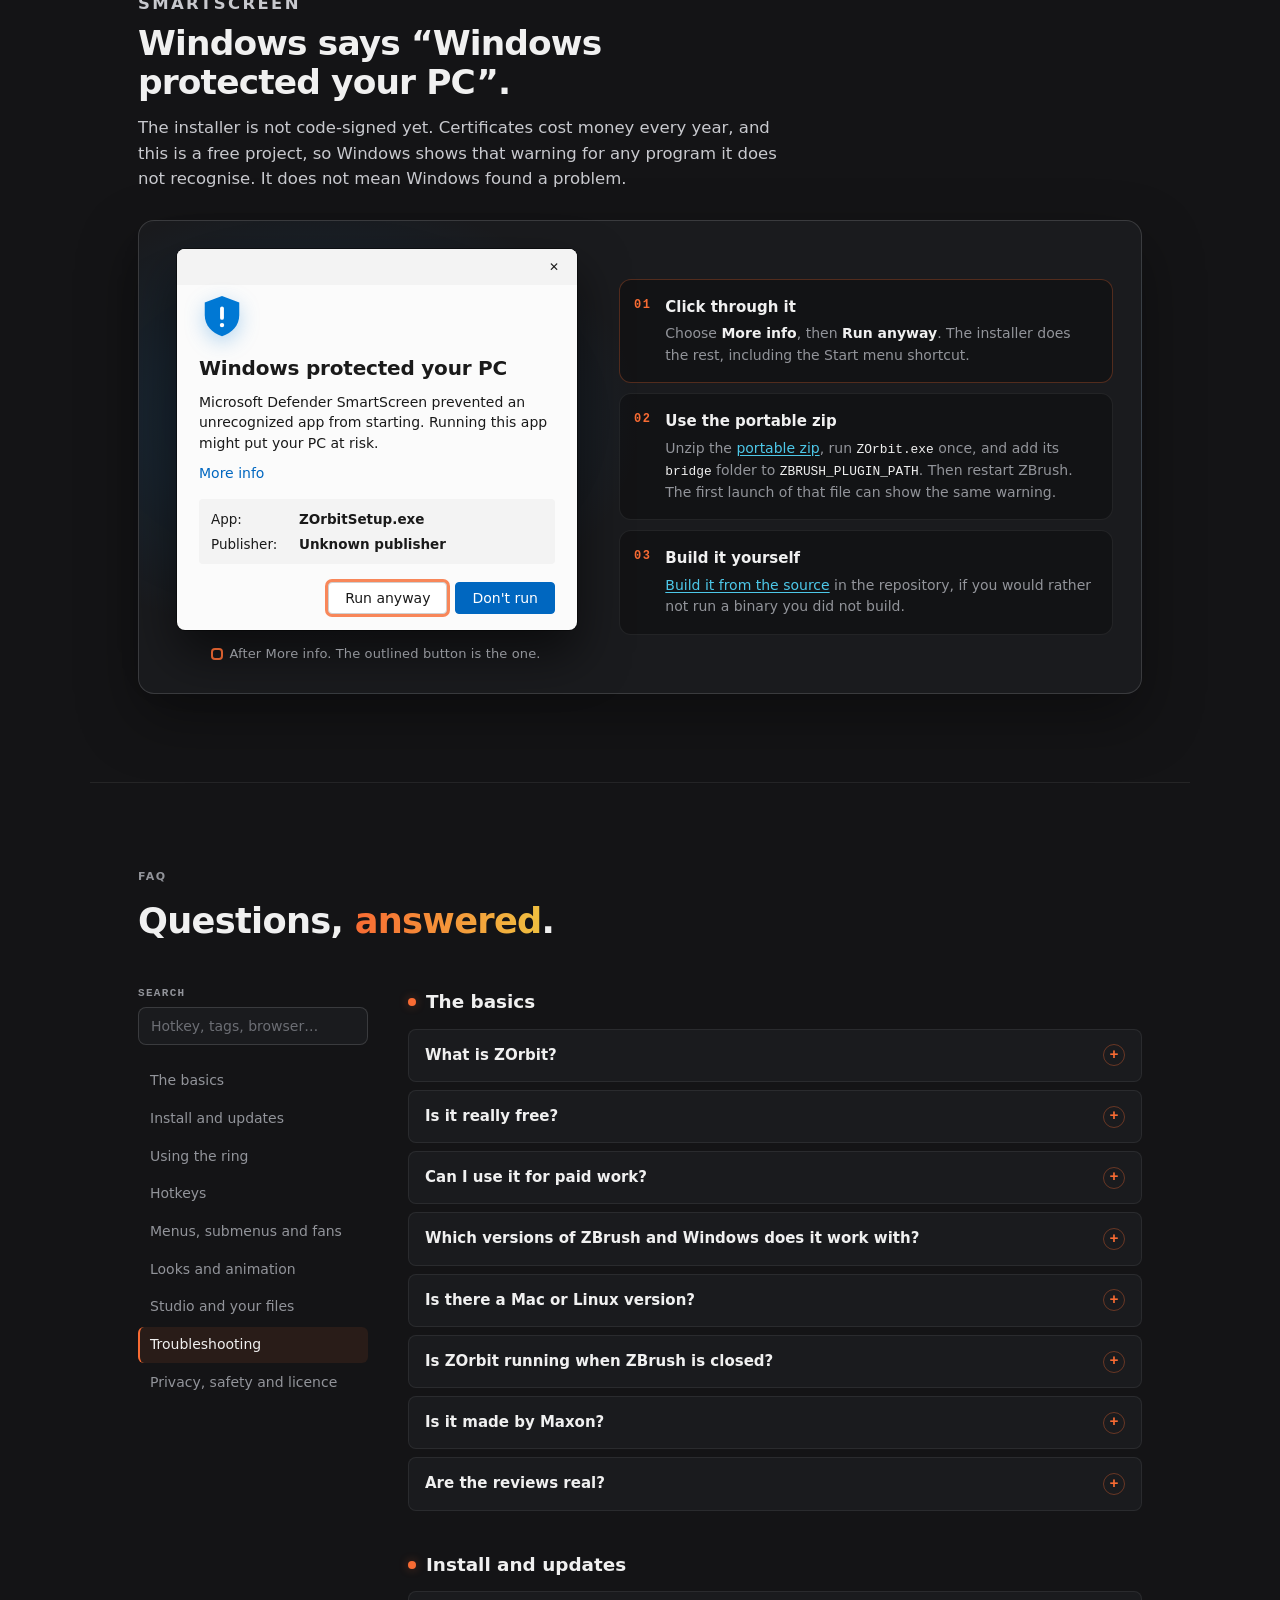
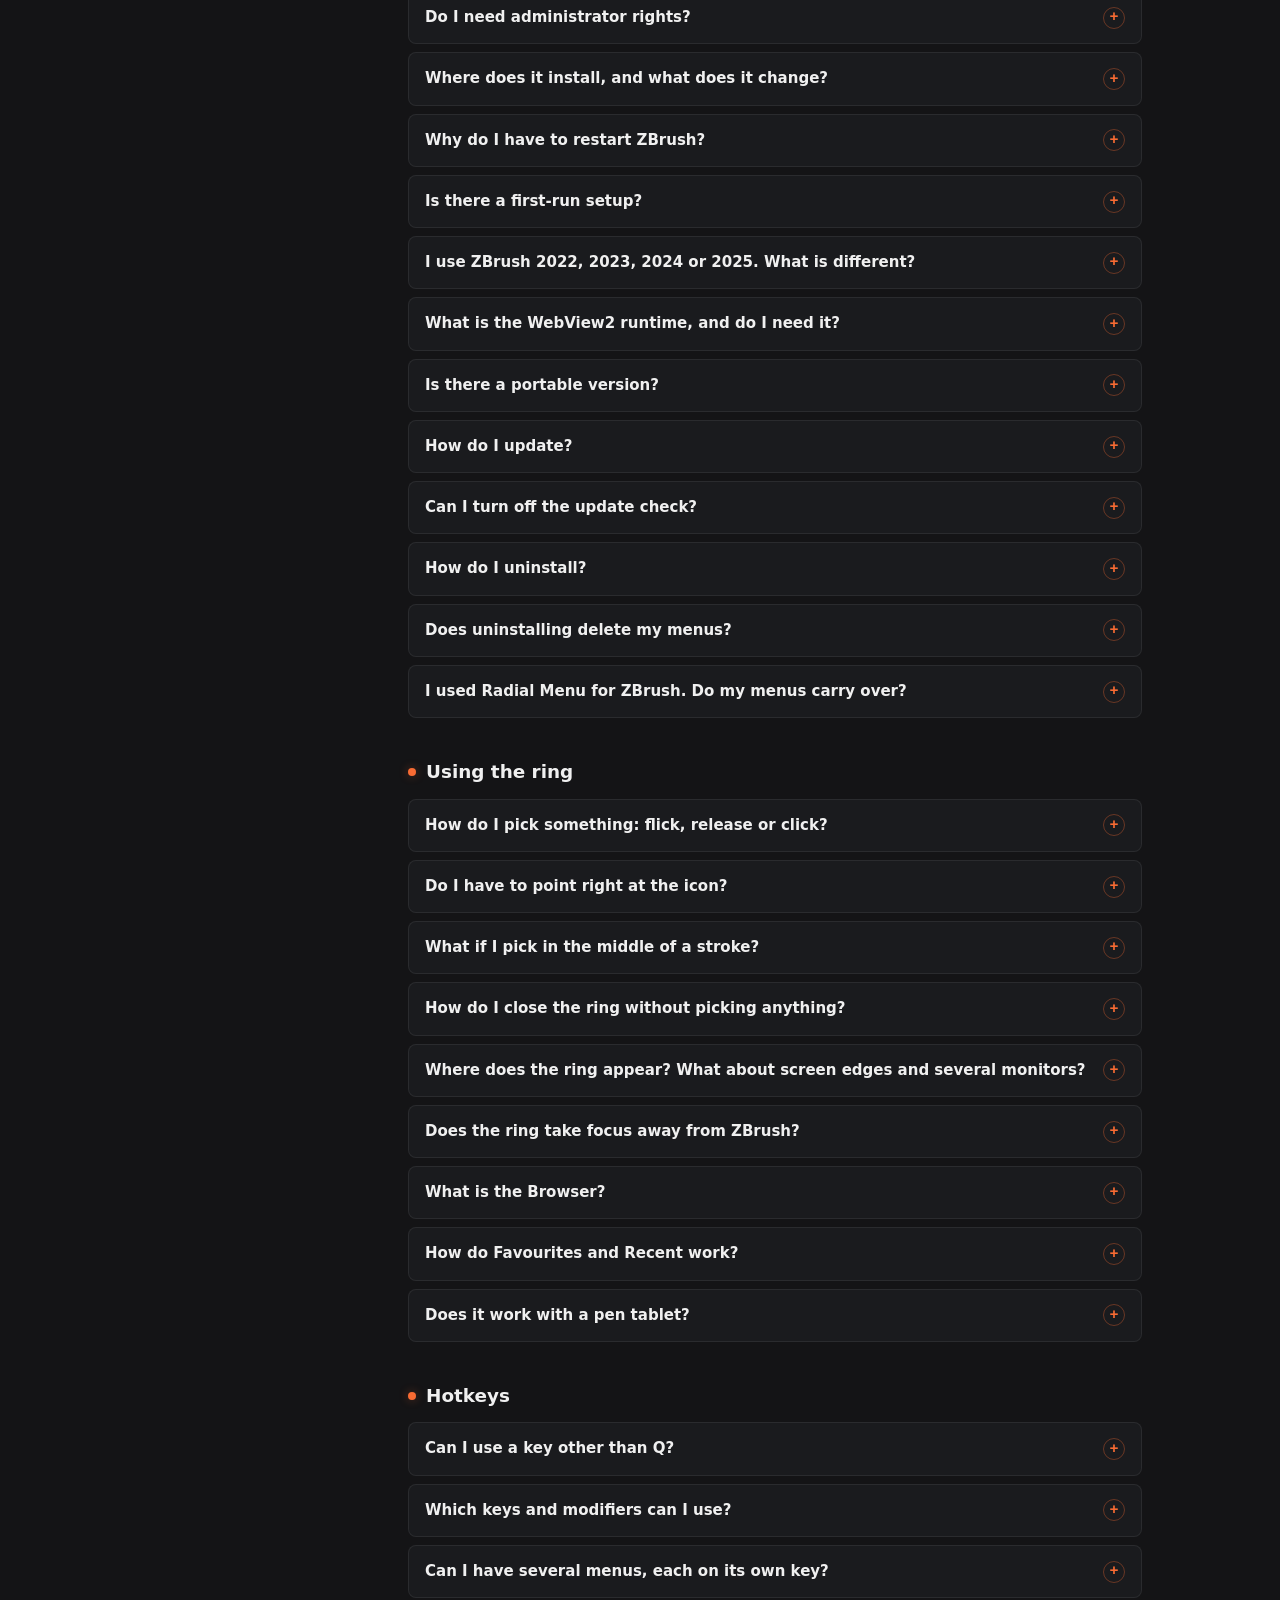
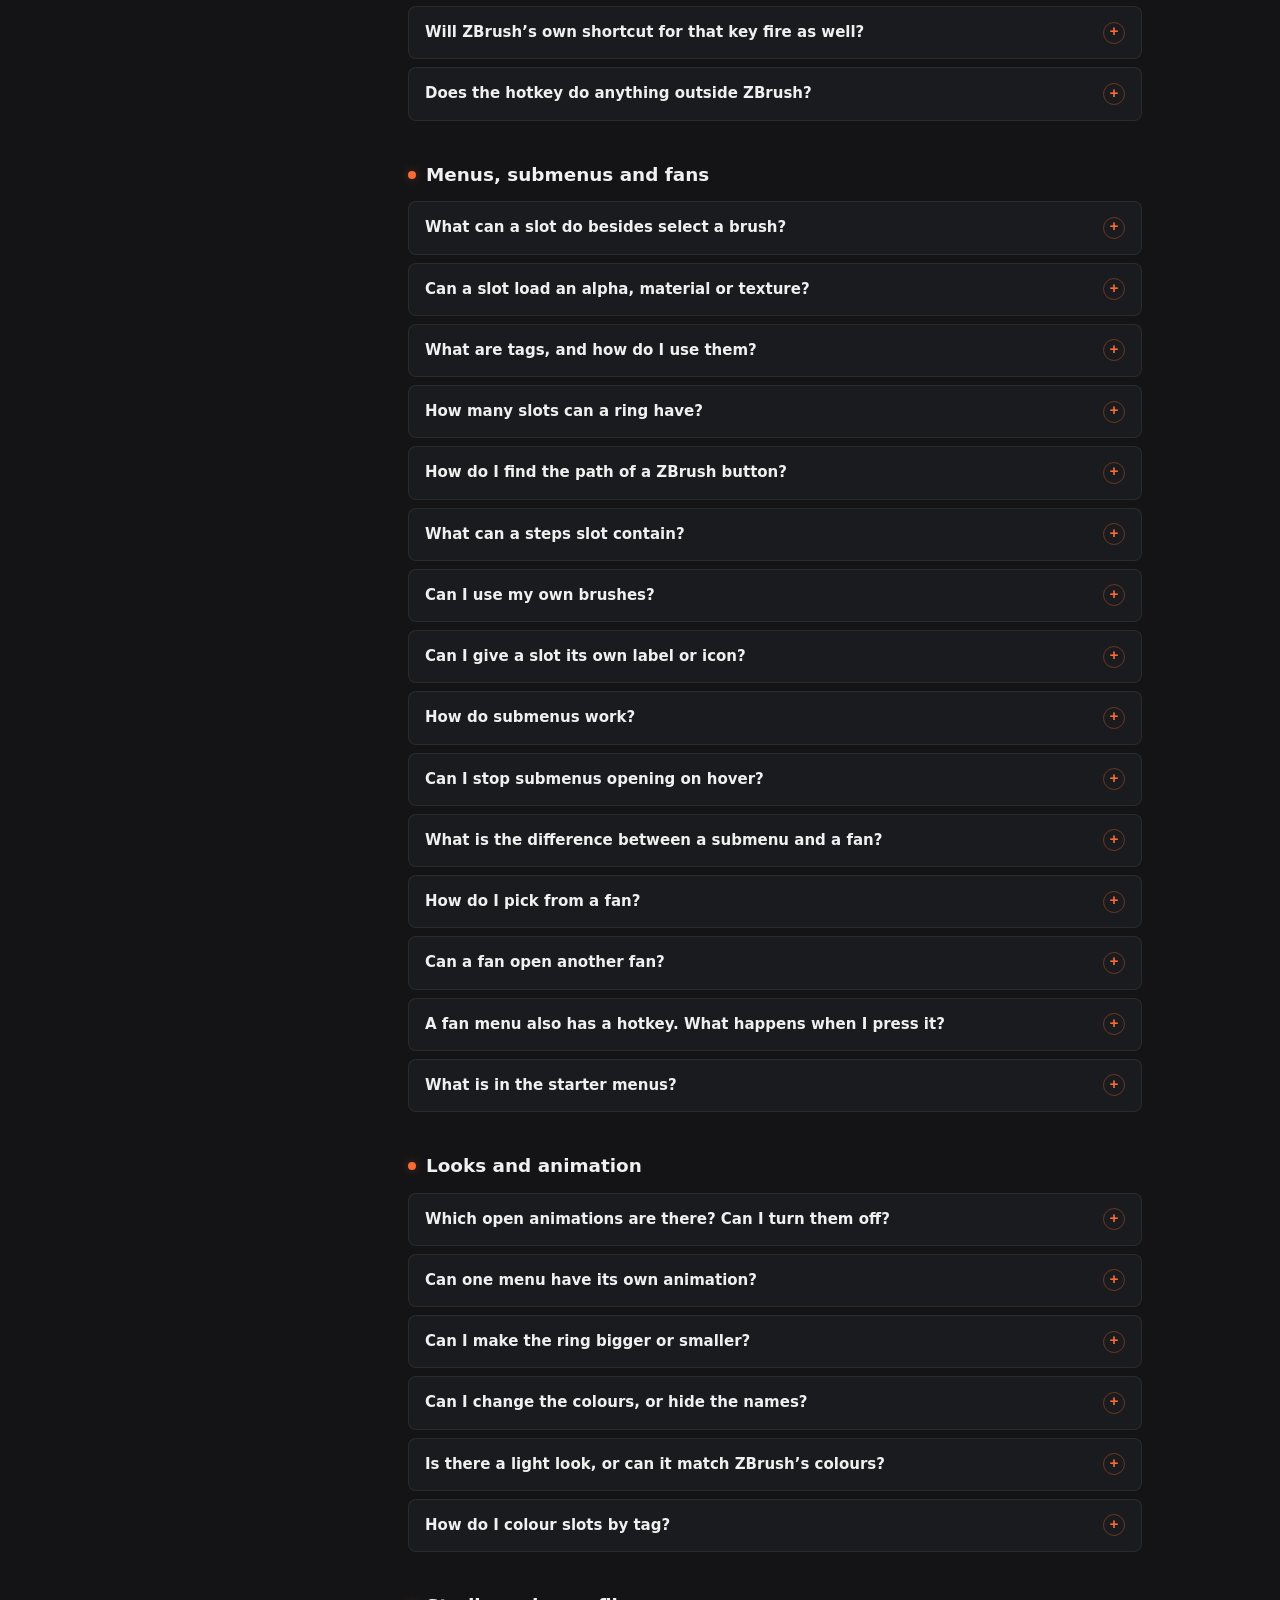
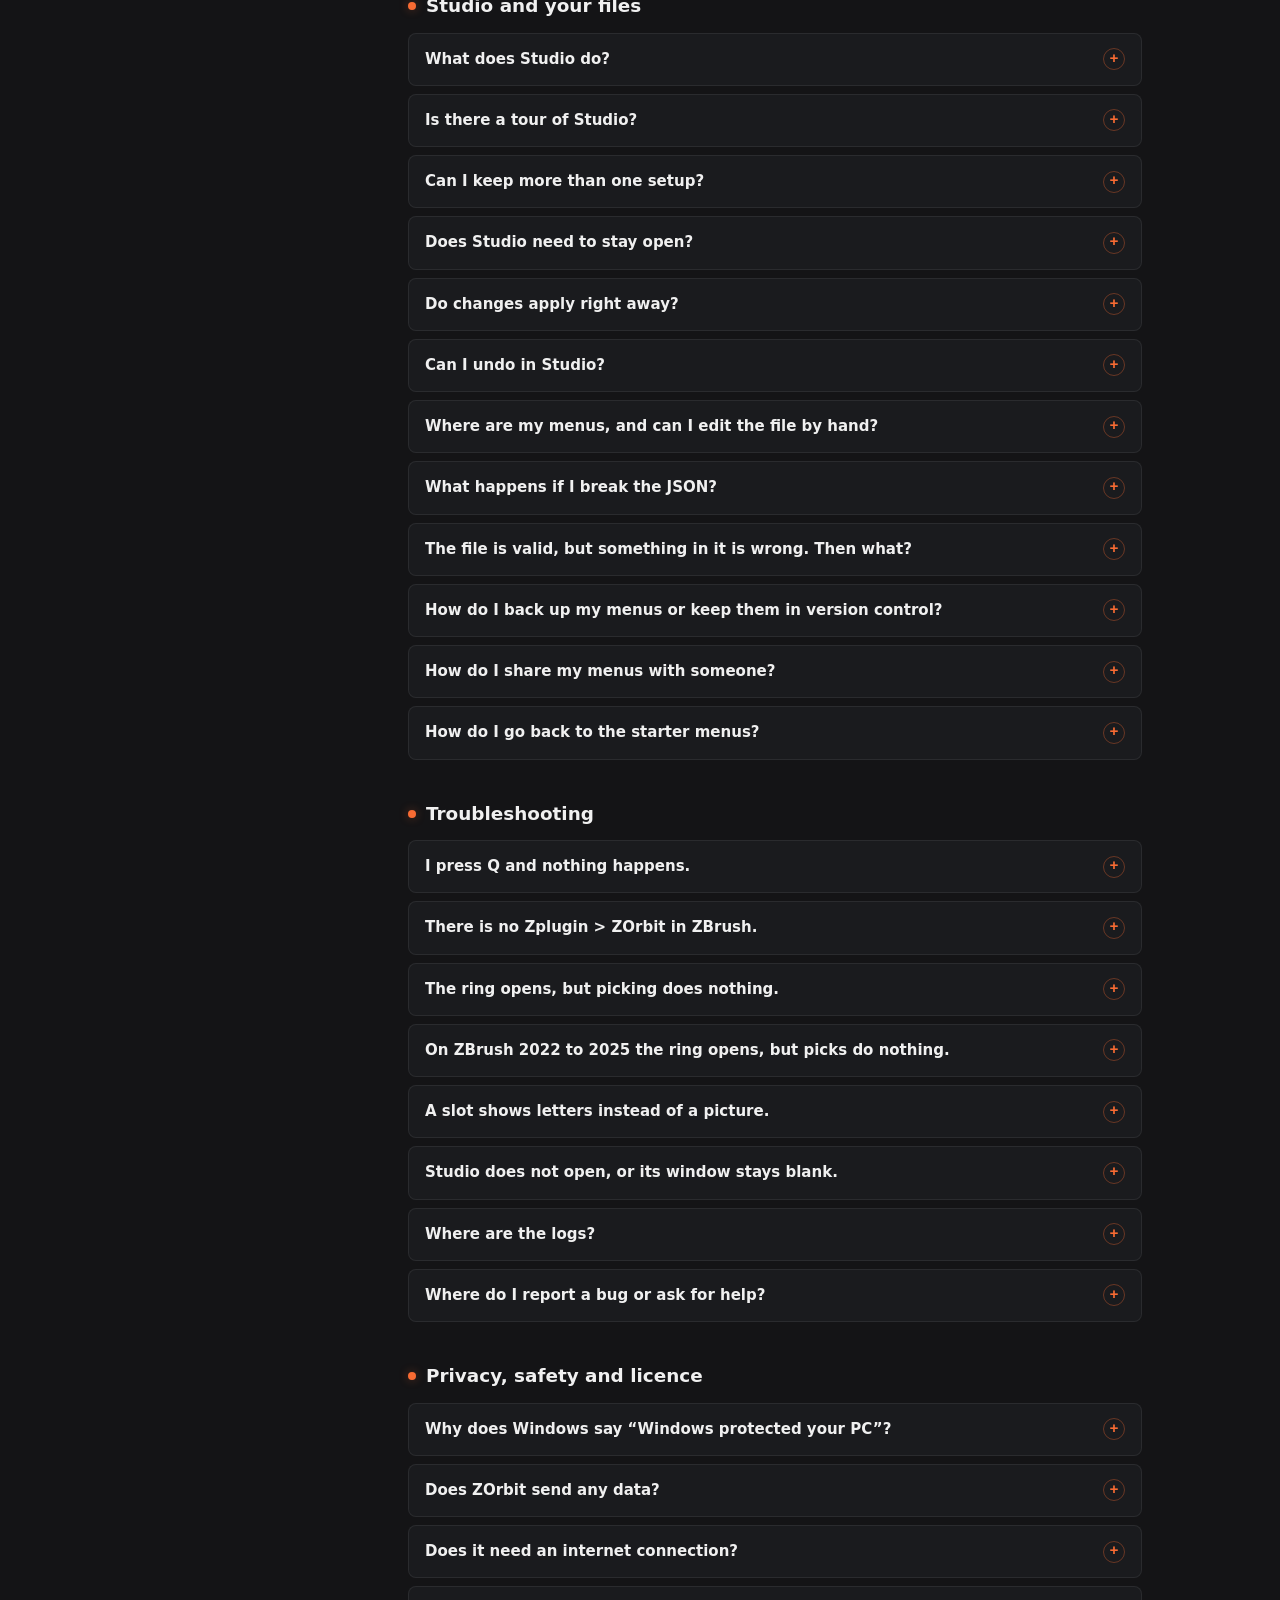
==== commit aa9375a4: "Site: the Studio feature's picture on the left, so the features alternate again" ====
--- a/index.html
+++ b/index.html
@@ -250,7 +250,7 @@
       </figure>
     </article>
 
-    <article class="feature">
+    <article class="feature flip">
       <div class="feature-copy">
         <h3>Edit it in Studio.</h3>
         <p>ZOrbit Studio shows a live preview of the real ring. Drag brushes in from a searchable library, record hotkeys, change colours, size and animation. Twelve open animations, from instant to a swirling spiral. Keep profiles, say one for sculpting and one for hard-surface work, and switch between them without a restart.</p>
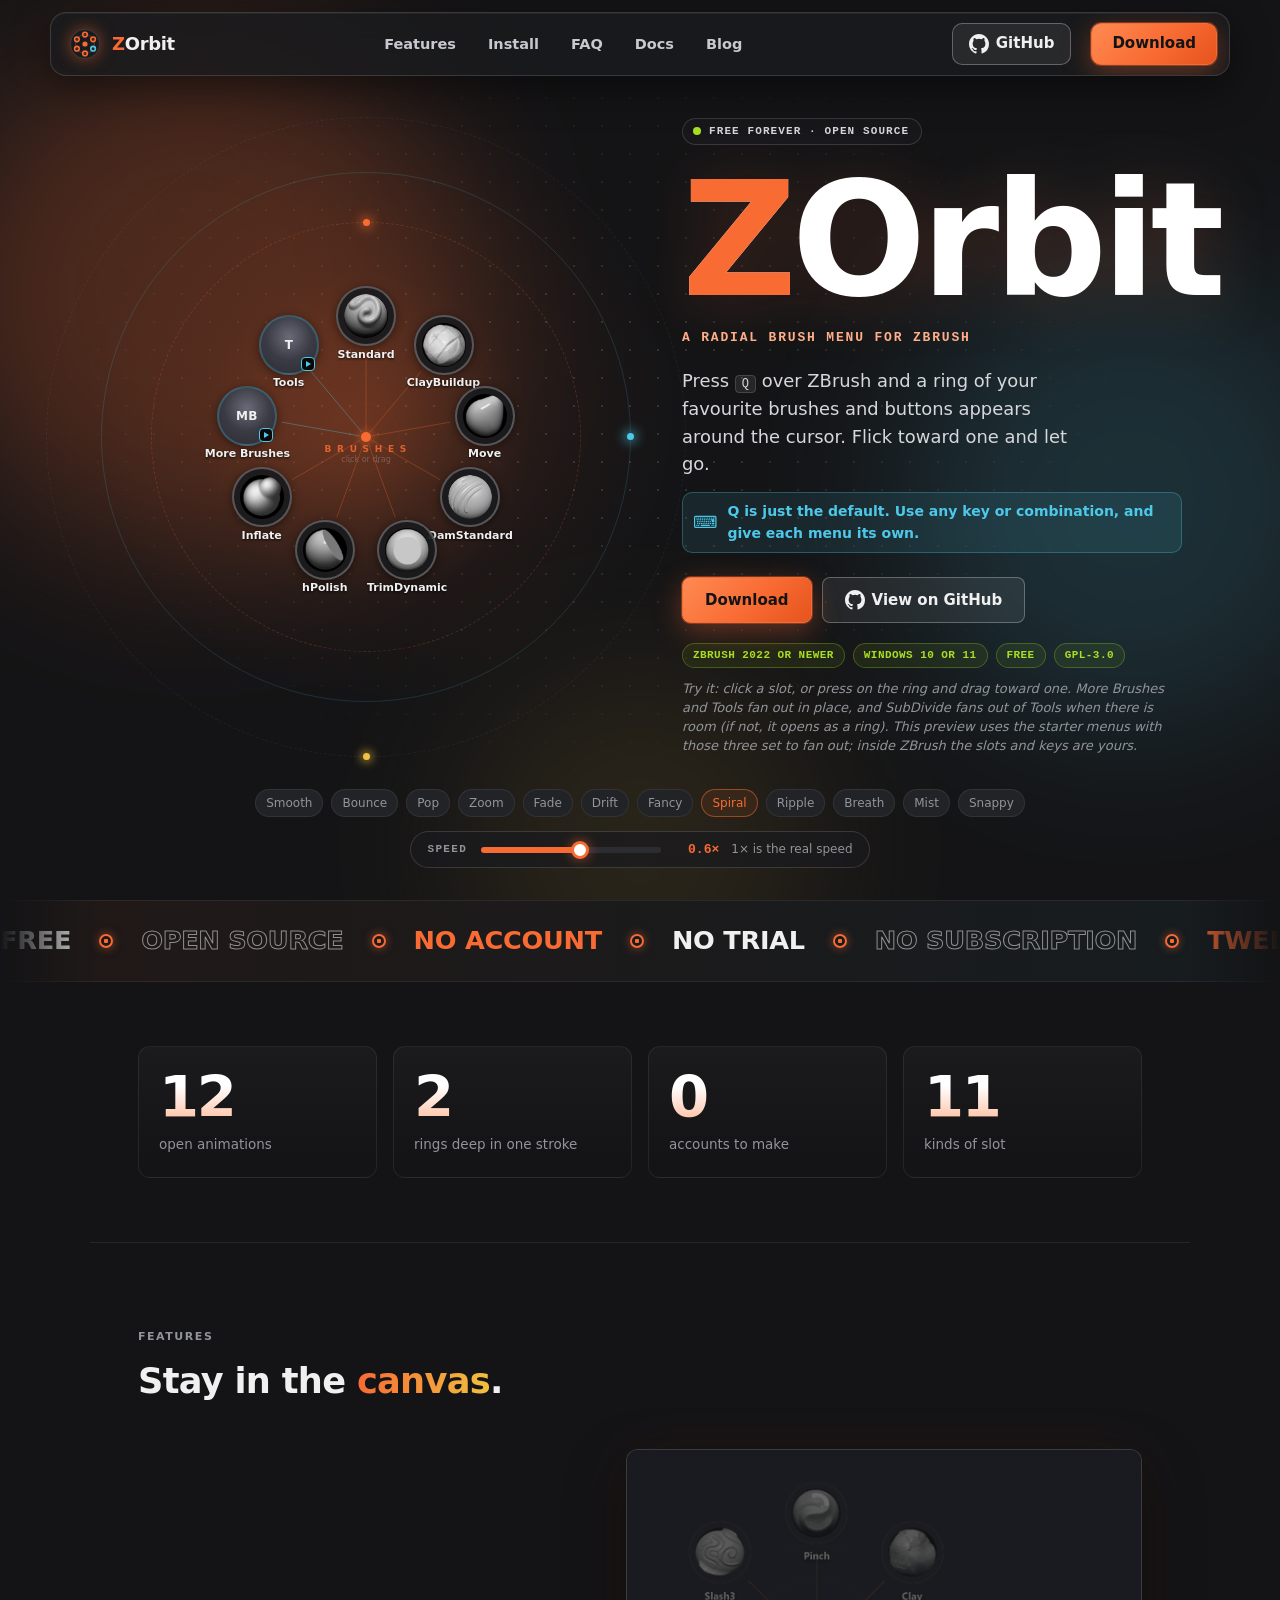
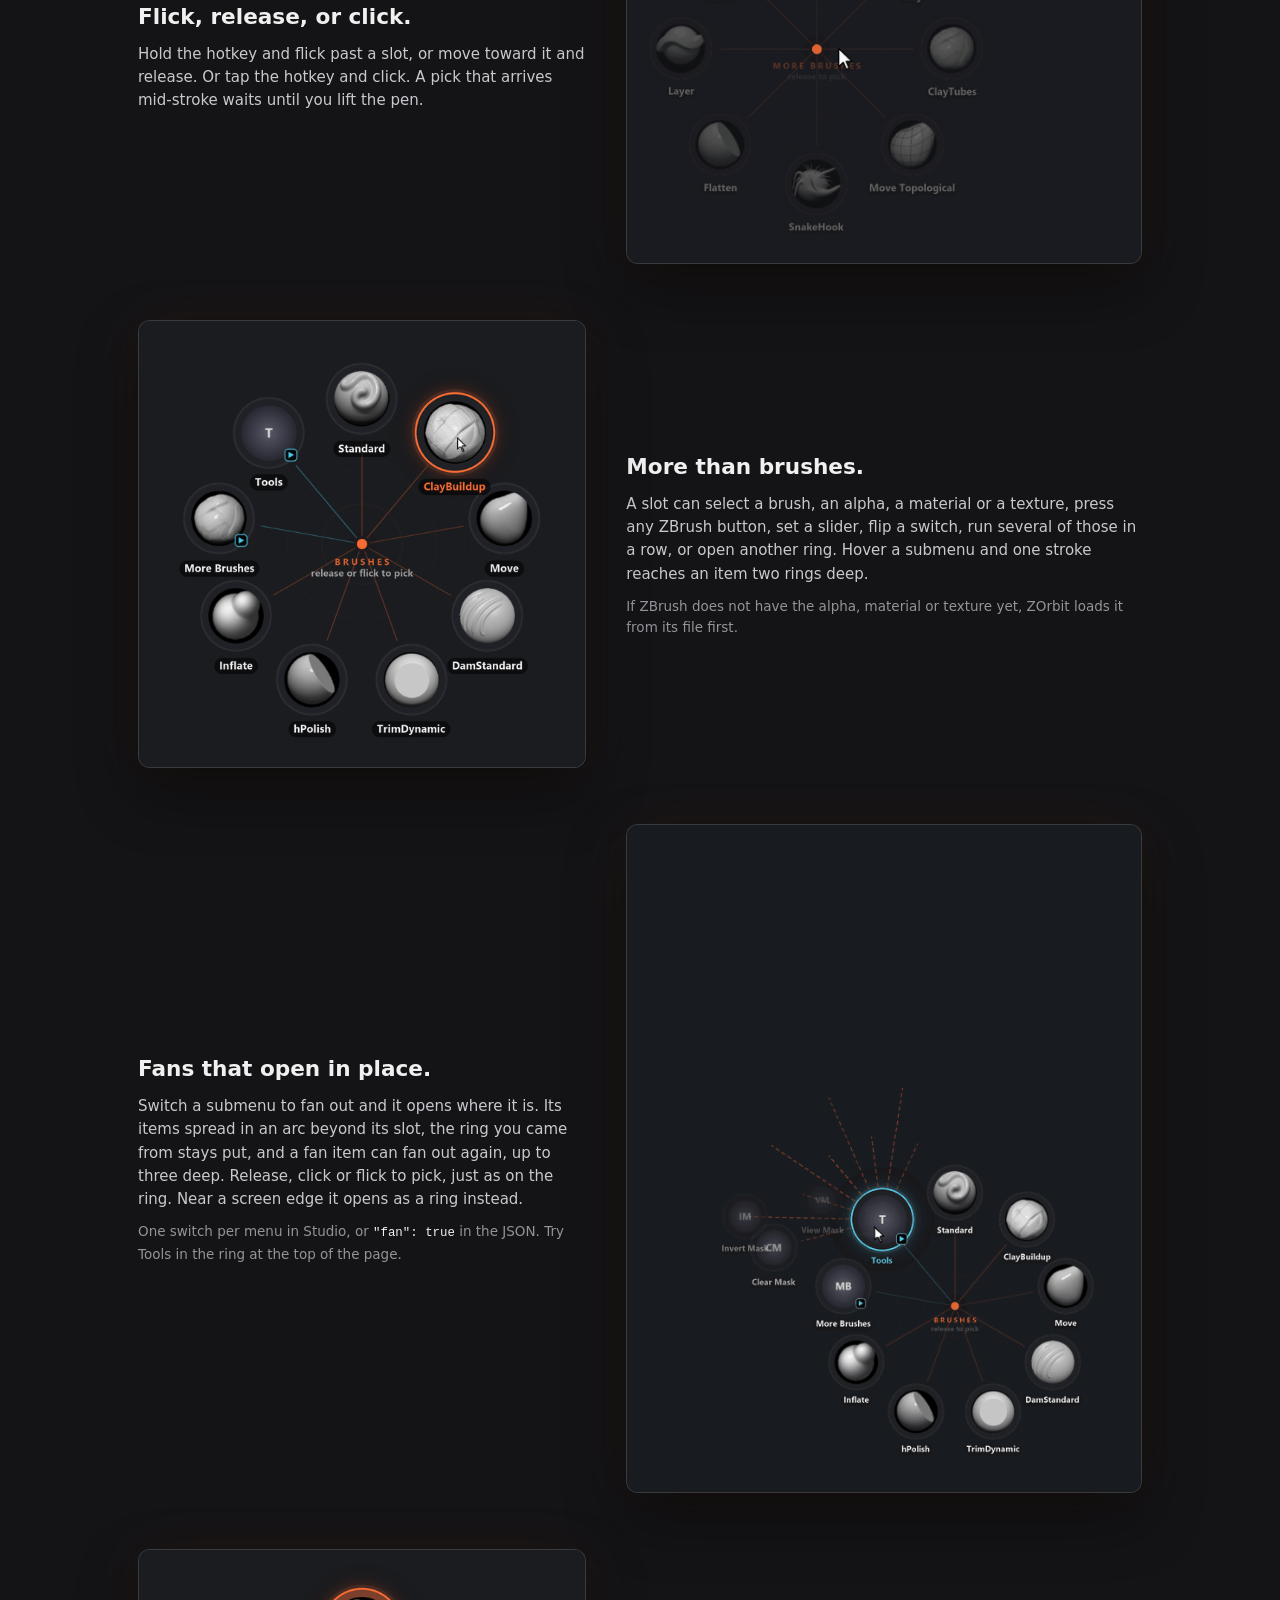
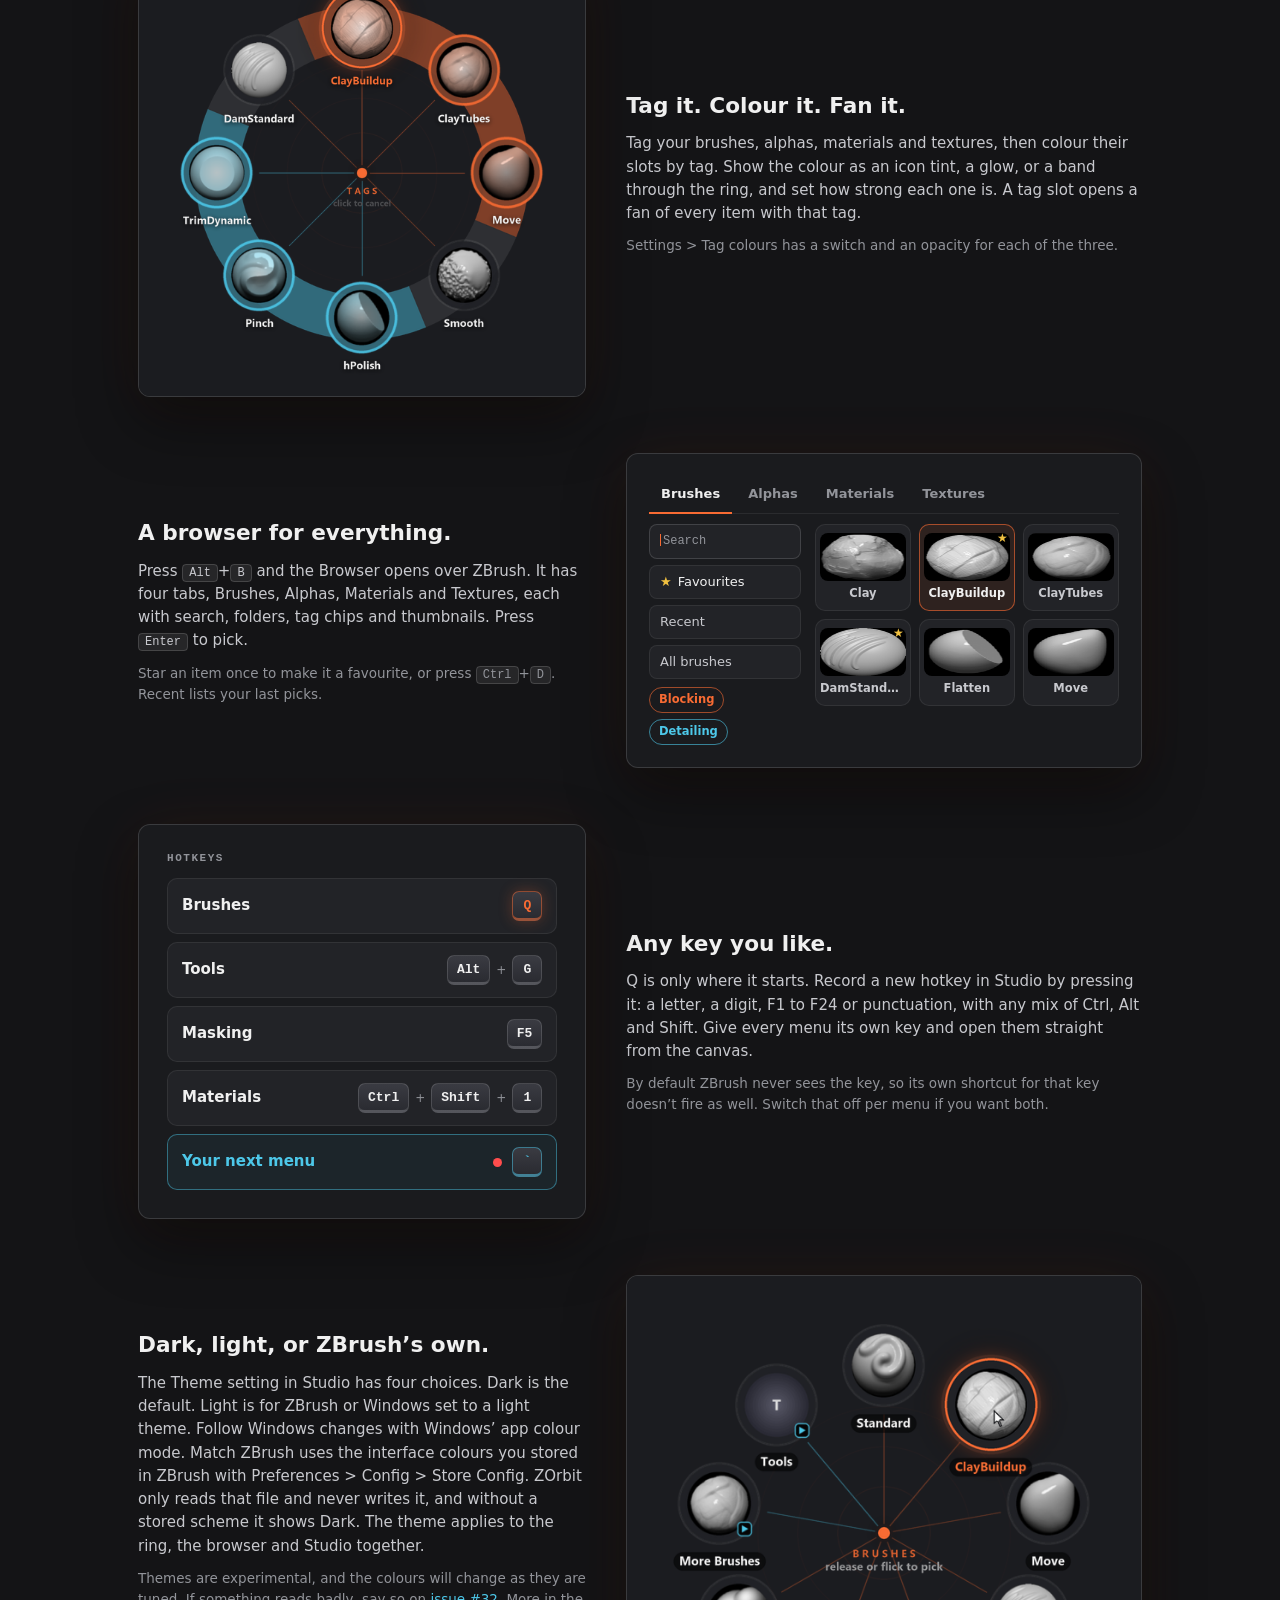
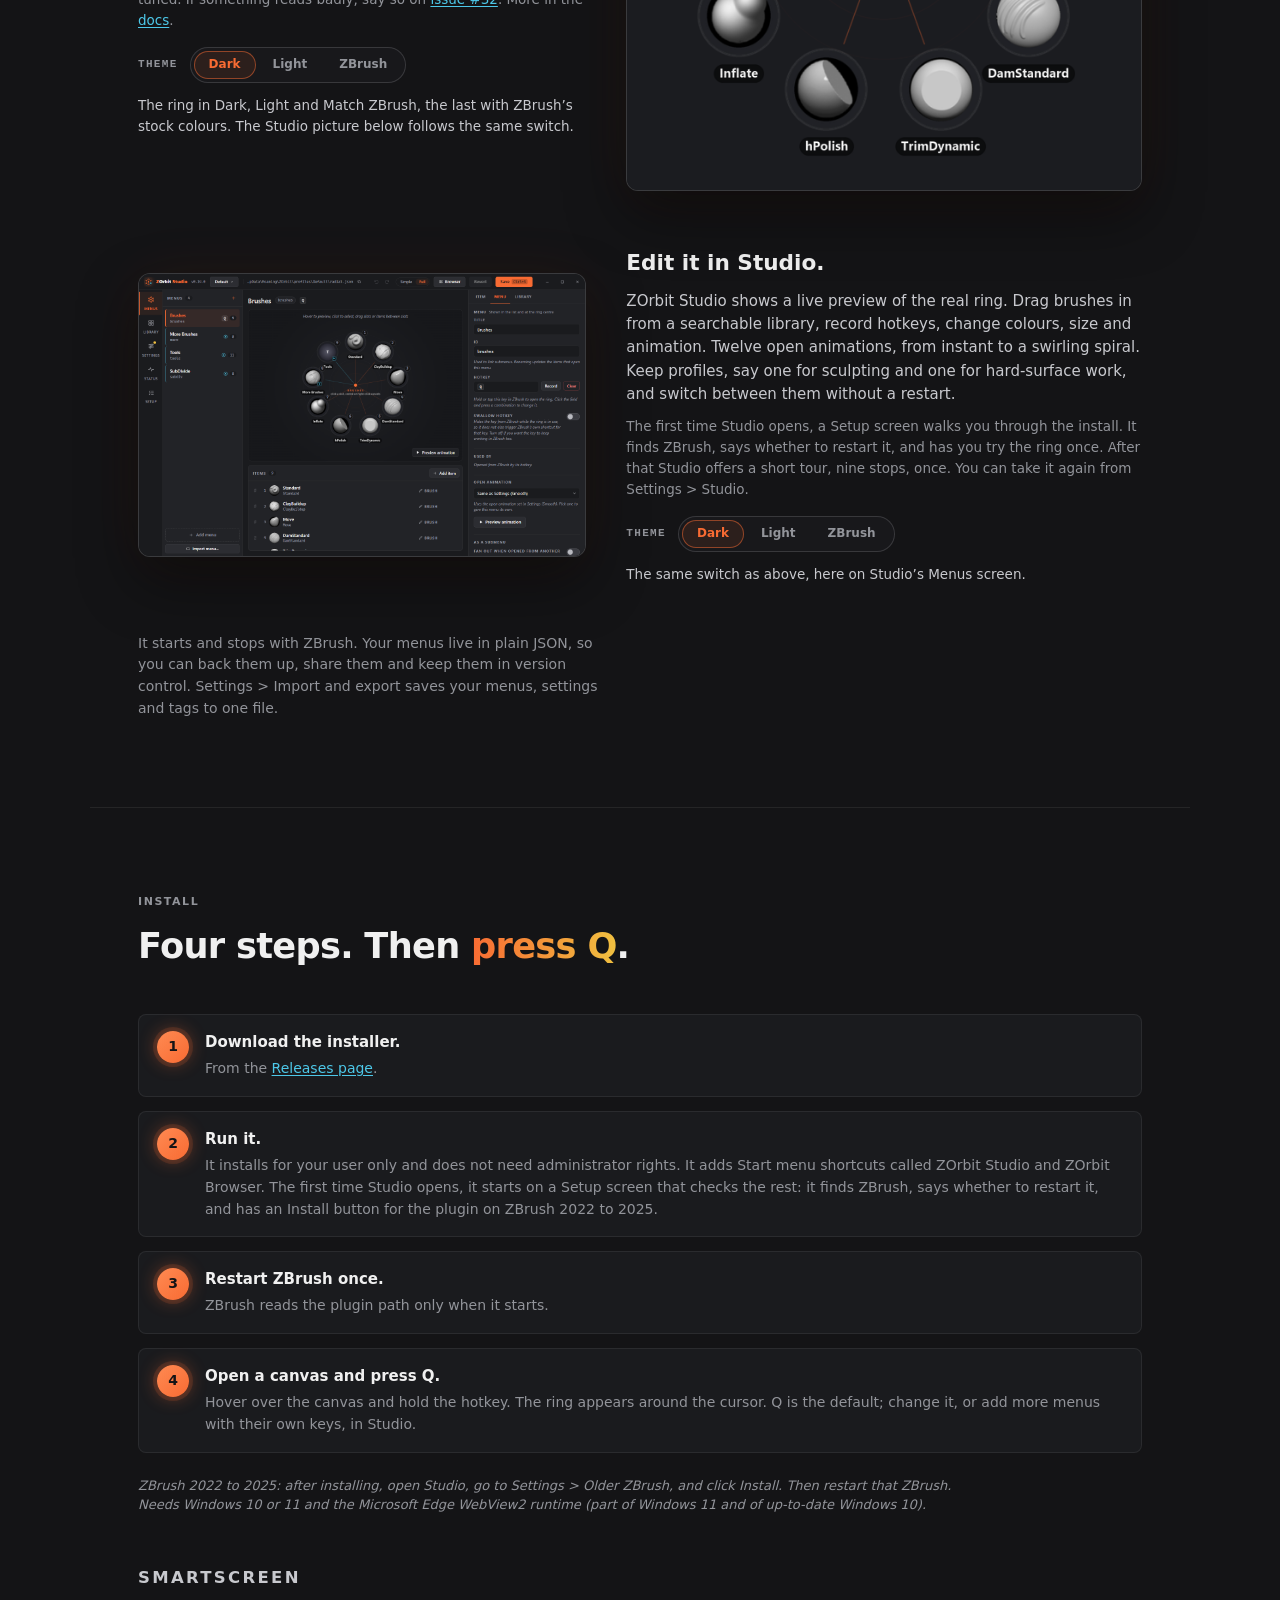
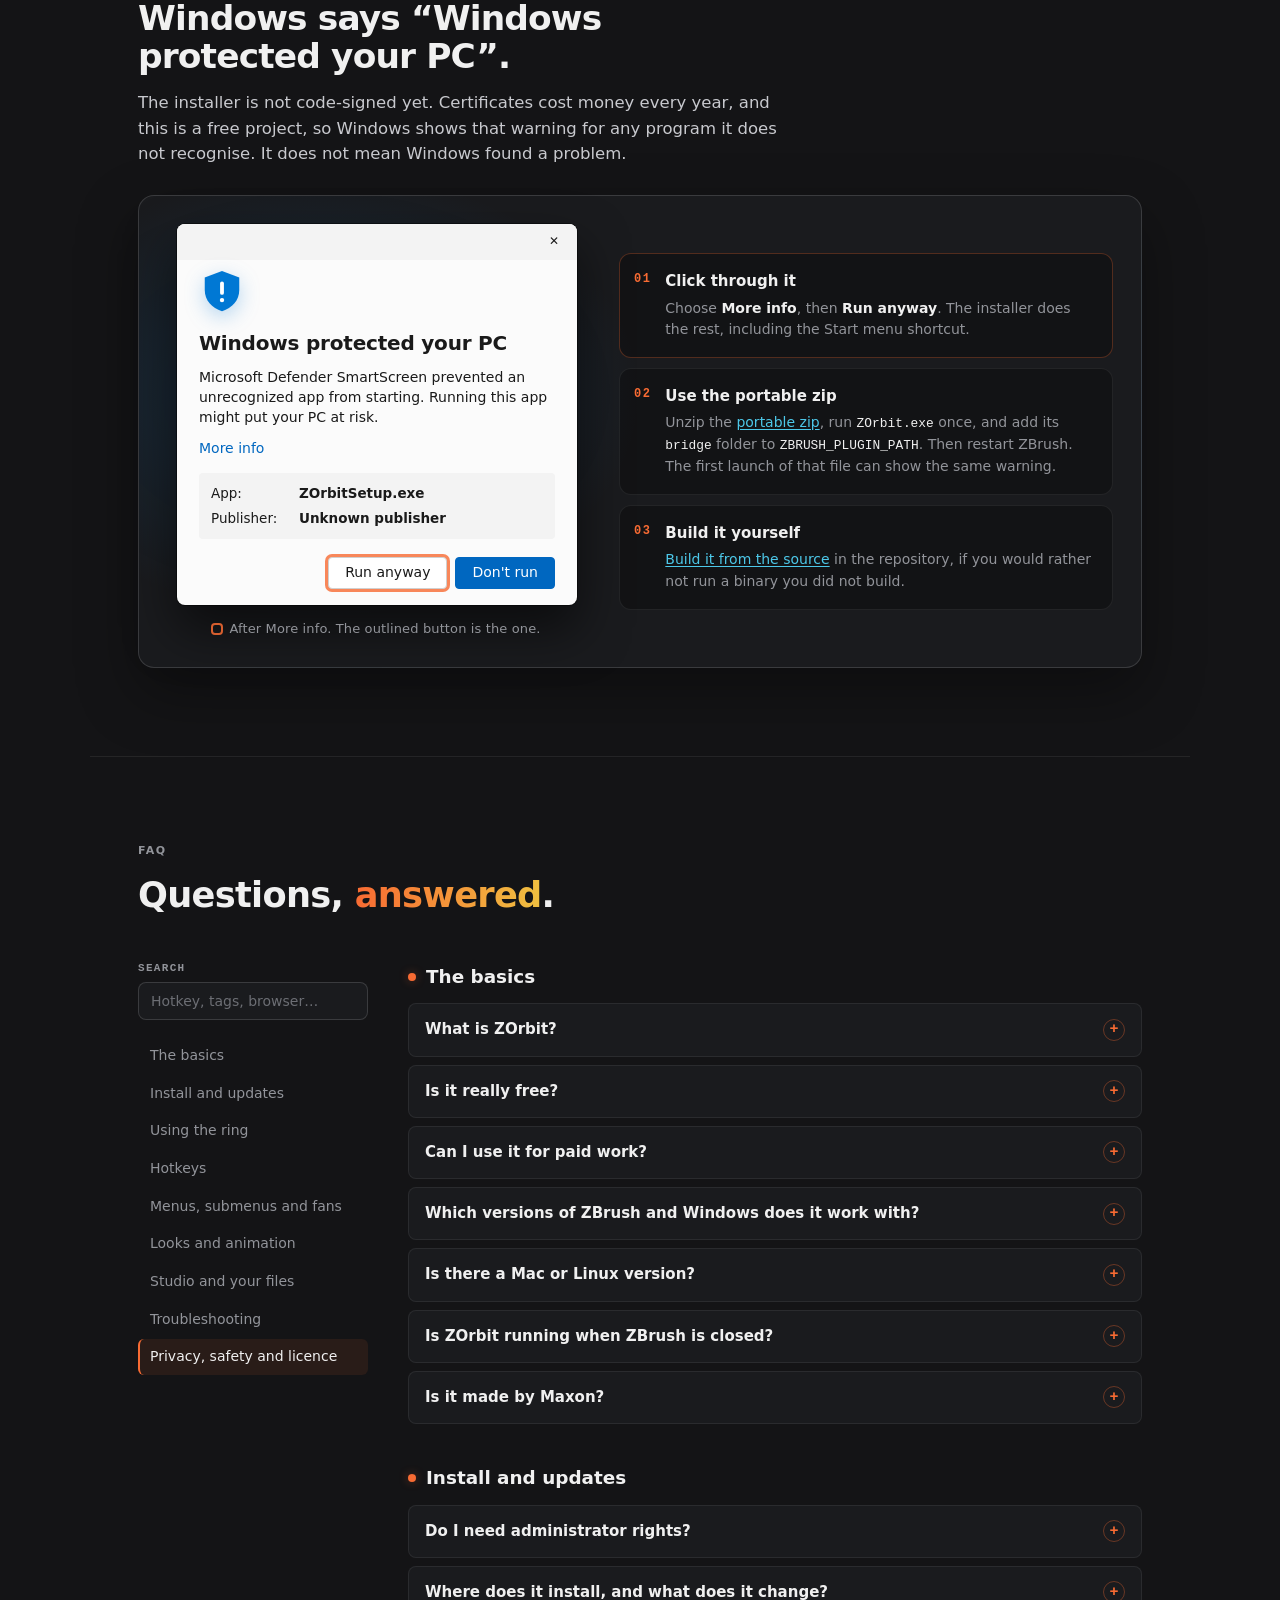
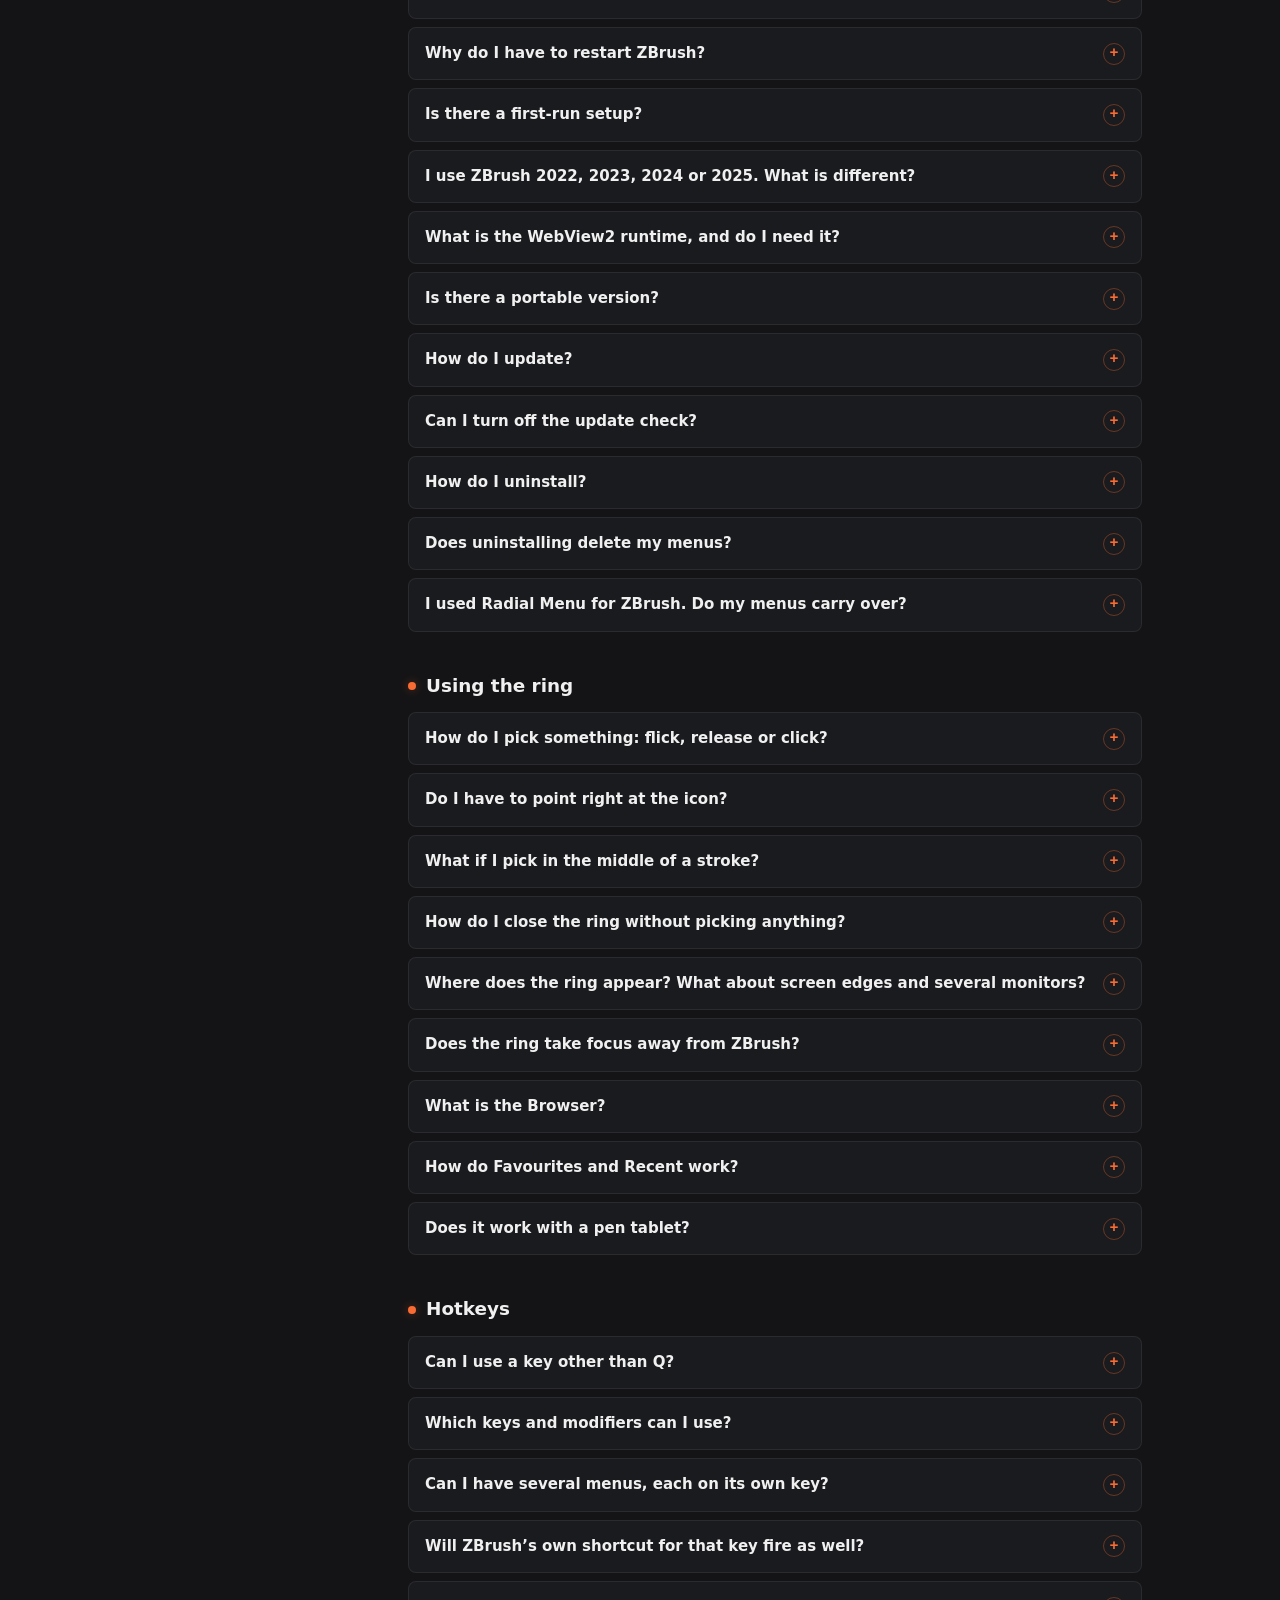
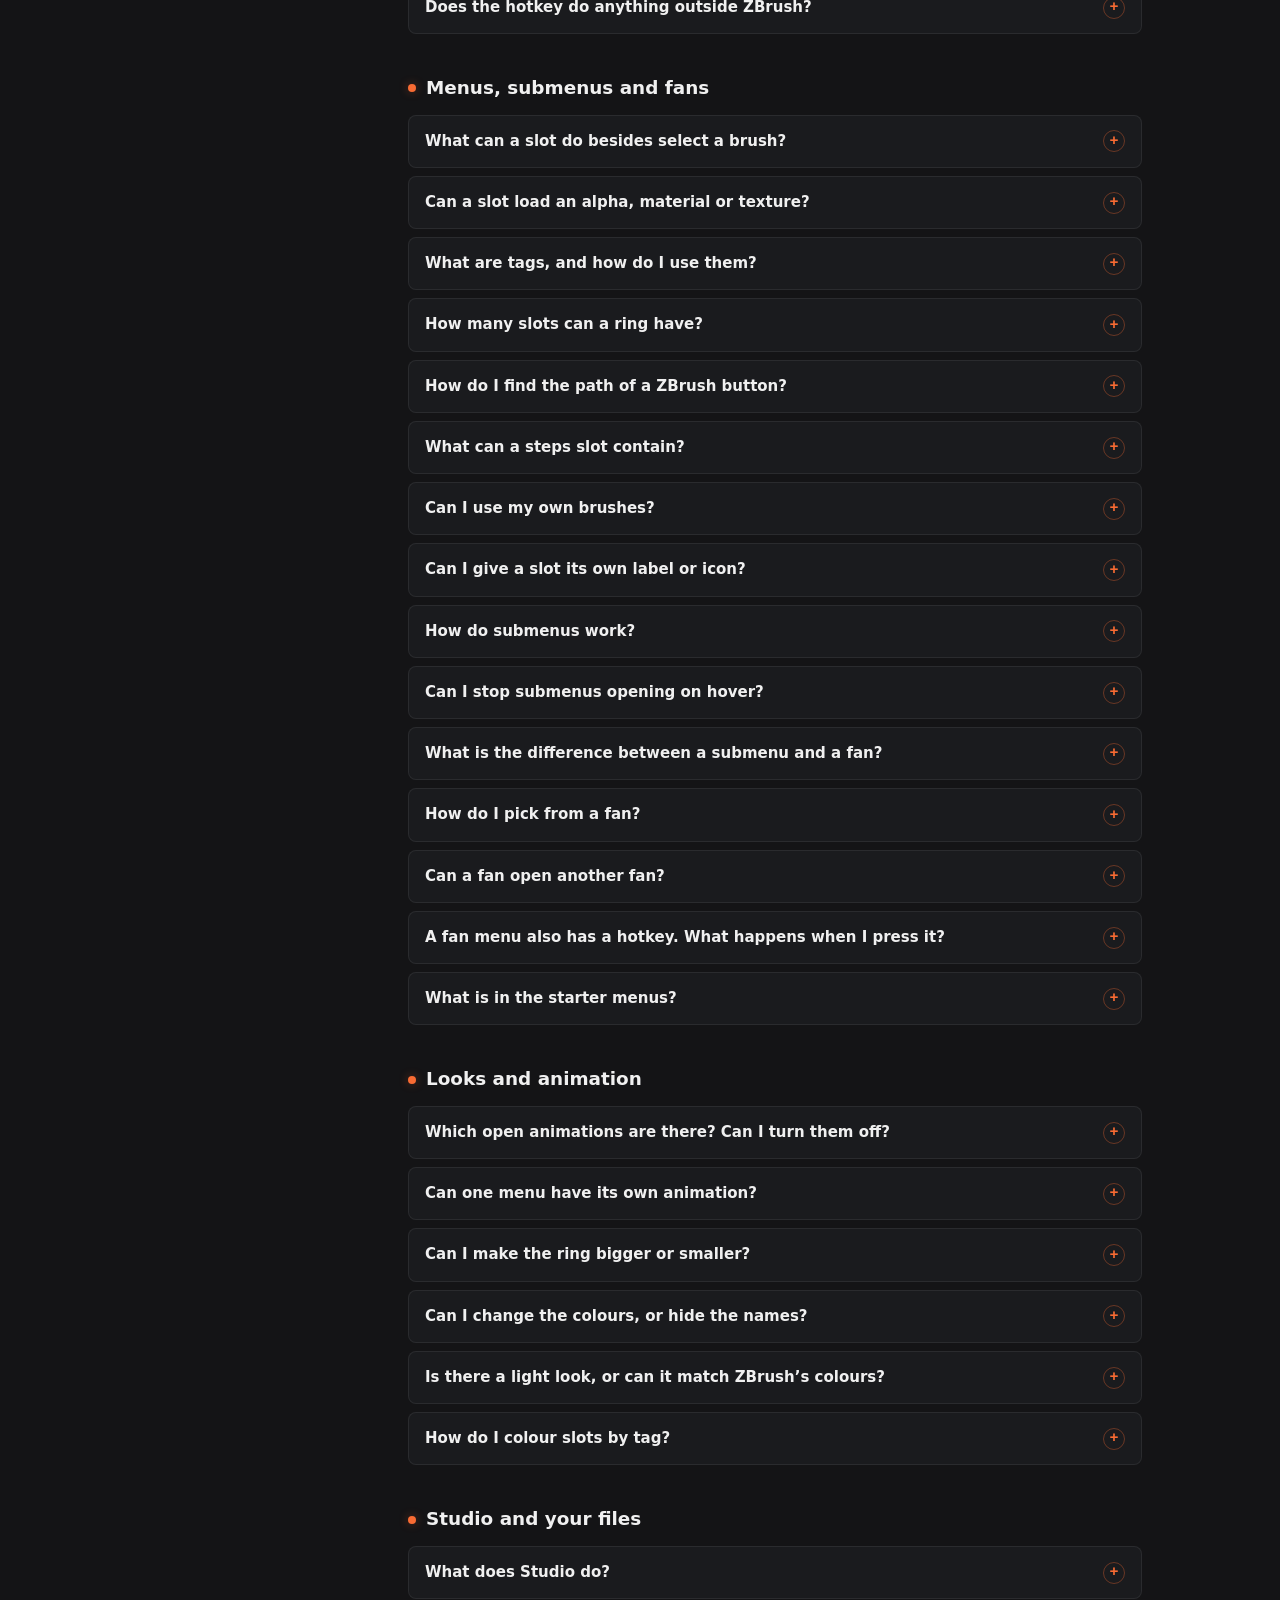
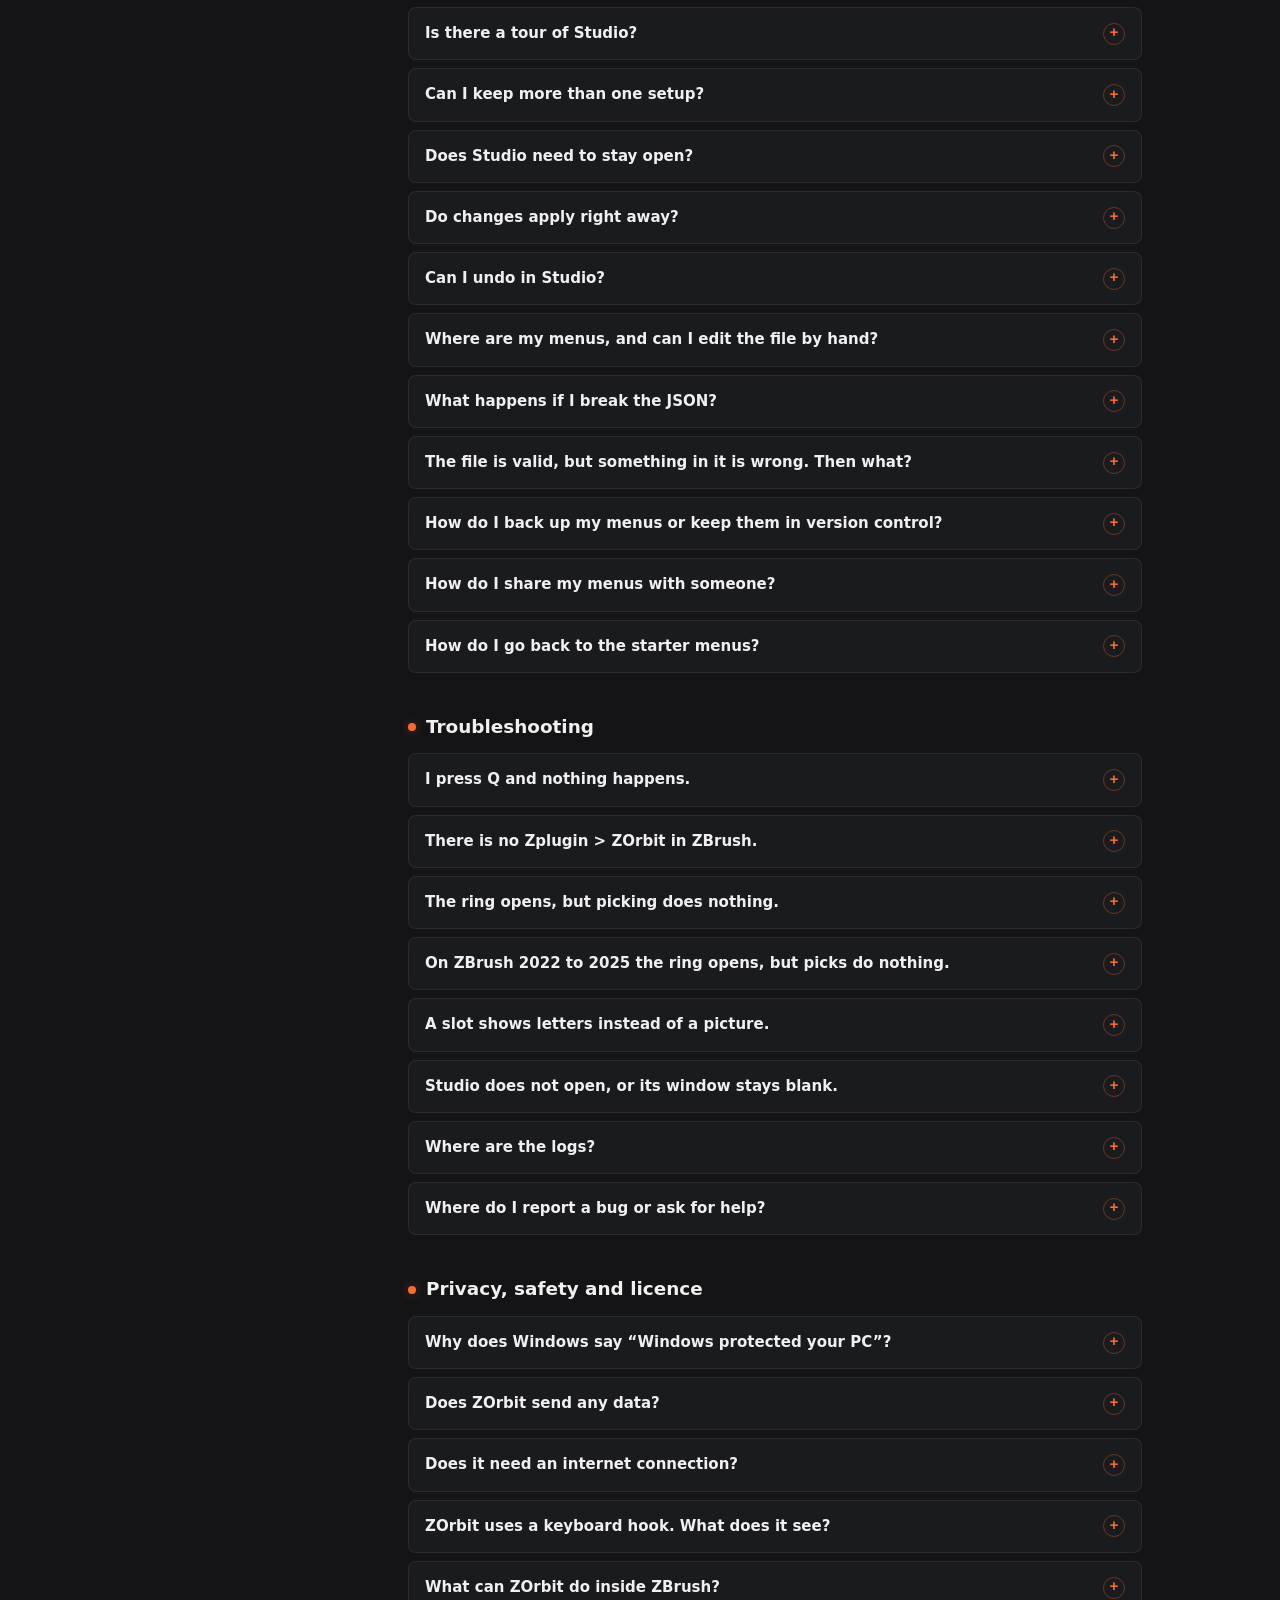
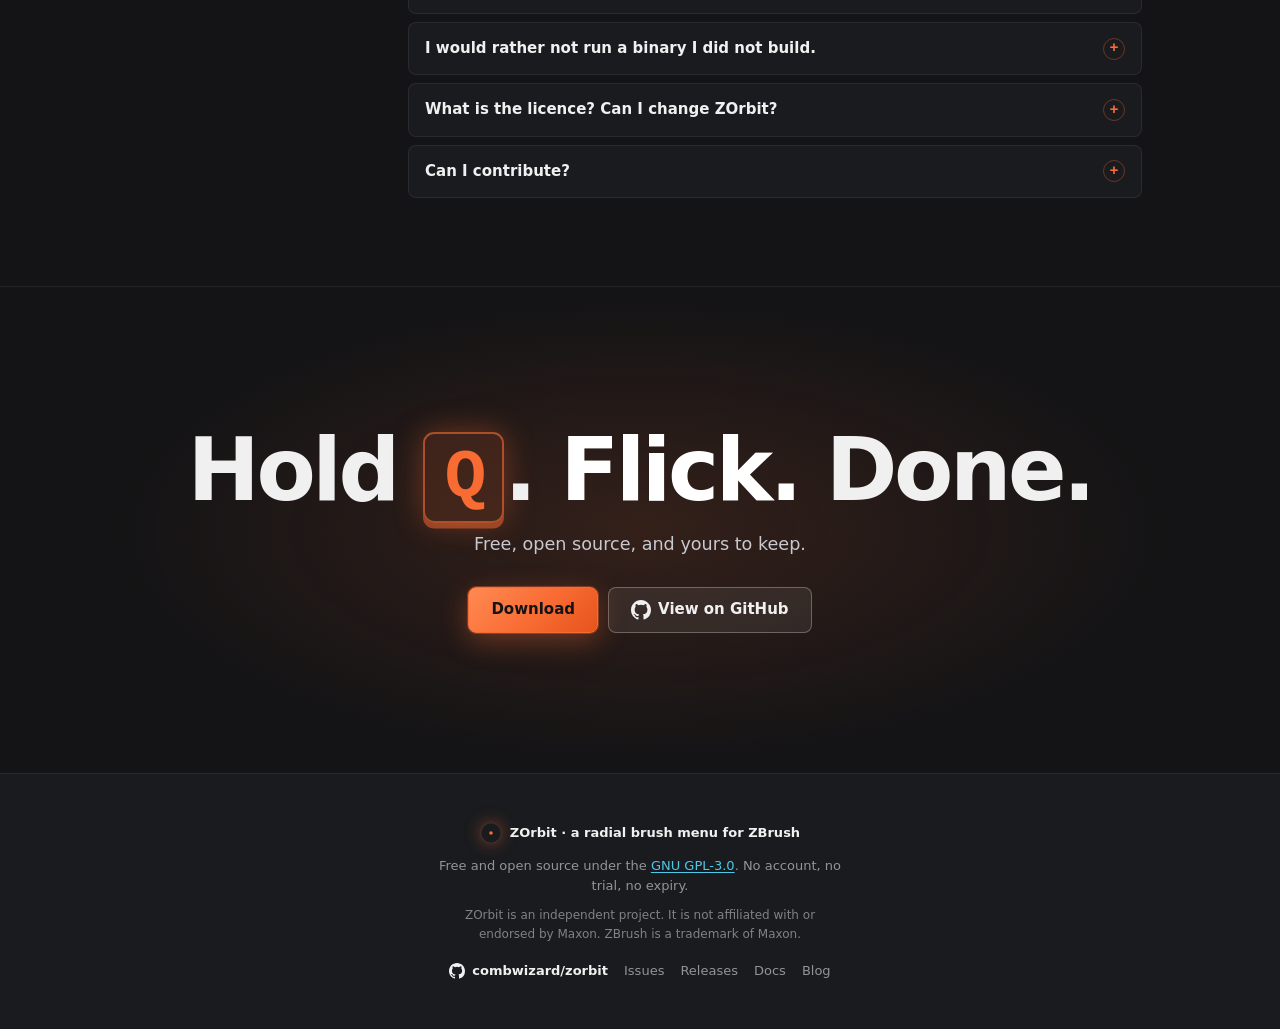
==== commit c7b75639: "Site: take out the price section, the made-up reviews and the $99.99 counter The Reviews section (th" ====
--- a/index.html
+++ b/index.html
@@ -43,8 +43,6 @@
   </a>
   <nav class="nav" aria-label="Page">
     <a href="#features">Features</a>
-    <a href="#price">Price</a>
-    <a href="#reviews">Reviews</a>
     <a href="#install">Install</a>
     <a href="#faq">FAQ</a>
     <a href="docs/">Docs</a>
@@ -119,7 +117,7 @@
     <div class="stat"><span class="stat-n" data-count="12">12</span><span class="stat-l">open animations</span></div>
     <div class="stat"><span class="stat-n" data-count="2">2</span><span class="stat-l">rings deep in one stroke</span></div>
     <div class="stat"><span class="stat-n">0</span><span class="stat-l">accounts to make</span></div>
-    <div class="stat"><span class="stat-n" data-count="0" data-from="99.99" data-prefix="$" data-decimals="2">$0.00</span><span class="stat-l">forever</span></div>
+    <div class="stat"><span class="stat-n" data-count="11">11</span><span class="stat-l">kinds of slot</span></div>
   </section>
 
   <section class="section" id="features">
@@ -271,316 +269,6 @@
     </article>
 
     <p class="under-note">It starts and stops with ZBrush. Your menus live in plain JSON, so you can back them up, share them and keep them in version control. Settings &gt; Import and export saves your menus, settings and tags to one file.</p>
-  </section>
-
-  <section class="section" id="price">
-    <header class="section-head">
-      <p class="eyebrow">Price</p>
-      <h2>One payment. <span class="grad">Zero of them.</span></h2>
-    </header>
-    <div class="price-card glow-card">
-      <div class="price-amount"><span class="currency">$</span>0.00</div>
-      <p class="price-sub">Forever. Per machine. Per sculptor.</p>
-      <dl class="price-rows">
-        <div><dt>Seats</dt><dd>All of them</dd></div>
-        <div><dt>Expires</dt><dd>Never</dd></div>
-        <div><dt>Account</dt><dd>None</dd></div>
-        <div><dt>Trial</dt><dd>None</dd></div>
-      </dl>
-      <a class="btn primary download" href="https://github.com/combwizard/zorbit/releases/latest">Download</a>
-      <a class="btn gh" href="https://github.com/combwizard/zorbit"><svg class="gh-mark" width="18" height="18" aria-hidden="true"><use href="#gh"/></svg>Read the source on GitHub</a>
-      <p class="price-foot">Free, and the licence is <a href="https://github.com/combwizard/zorbit/blob/main/LICENSE">GPL-3.0</a>.</p>
-    </div>
-  </section>
-
-  <section class="section" id="reviews">
-    <header class="section-head">
-      <p class="eyebrow">Reviews</p>
-      <h2>Loved by these <span class="grad">people who do not exist</span>.</h2>
-    </header>
-    <article class="spotlight">
-      <div class="spotlight-copy">
-        <p class="spotlight-eyebrow">AI-generated persona</p>
-        <blockquote>
-          <p class="pull">“I stopped digging through palettes. Then I noticed I never paid for it.”</p>
-          <p class="pull-long">I hold Q, flick, and I’m on ClayBuildup before I lose the form I was chasing. I keep two menus, one for blockout and one for detail. I went looking for a checkout to say thanks properly. There isn’t one, so I’m saying it here.</p>
-        </blockquote>
-        <div class="spotlight-who">
-          <img class="spotlight-face" src="personas/persona-1.jpg" alt="" width="48" height="48" loading="lazy">
-          <div>
-            <p class="review-name">Rafa Subdivido</p>
-            <p class="spotlight-role">Stylized props</p>
-          </div>
-        </div>
-        <ul class="chips" aria-label="About this reviewer">
-          <li>AI-generated</li>
-          <li>Not a real person</li>
-          <li>Paid $0.00</li>
-        </ul>
-      </div>
-      <figure class="spotlight-media">
-        <img src="personas/persona-1-wide.jpg" alt="AI-generated image of a fictional artist at his desk, holding up a pen" width="760" height="570" loading="lazy">
-        <span class="media-tag">AI-generated image</span>
-      </figure>
-    </article>
-
-    <article class="spotlight flip">
-      <div class="spotlight-copy">
-        <p class="spotlight-eyebrow">AI-generated persona</p>
-        <blockquote>
-          <p class="pull">“Chat asked for a discount code. I told them it’s free. They asked again anyway.”</p>
-          <p class="pull-long">I sculpt live most nights. With the ring I stay on the canvas instead of digging through palettes on stream. I keep a menu per session: blockout, details, and one that only holds Move, because chat kept asking where Move was.</p>
-        </blockquote>
-        <div class="spotlight-who">
-          <img class="spotlight-face" src="personas/persona-2.jpg" alt="" width="48" height="48" loading="lazy">
-          <div>
-            <p class="review-name">Jun Polyloop</p>
-            <p class="spotlight-role">Streams sculpting sessions</p>
-          </div>
-        </div>
-        <ul class="chips" aria-label="About this reviewer">
-          <li>AI-generated</li>
-          <li>Not a real person</li>
-          <li>Paid $0.00</li>
-        </ul>
-      </div>
-      <figure class="spotlight-media">
-        <img src="personas/persona-2-wide.jpg" alt="AI-generated image of a fictional streamer smiling beside a microphone" width="438" height="548" loading="lazy">
-        <span class="media-tag">AI-generated image</span>
-      </figure>
-    </article>
-
-    <article class="spotlight">
-      <div class="spotlight-copy">
-        <p class="spotlight-eyebrow">AI-generated persona</p>
-        <blockquote>
-          <p class="pull">“I came to ZBrush from 2D. The ring is the one part that didn’t need a tutorial.”</p>
-          <p class="pull-long">My brushes live on Q and my masking tools on Alt+M, which is a sentence I never expected to say on my podcast. I did record a whole episode on what it costs. It was a short episode.</p>
-        </blockquote>
-        <div class="spotlight-who">
-          <img class="spotlight-face" src="personas/persona-3.jpg" alt="" width="48" height="48" loading="lazy">
-          <div>
-            <p class="review-name">Mara Dynamesh</p>
-            <p class="spotlight-role">Illustrator, new to 3D</p>
-          </div>
-        </div>
-        <ul class="chips" aria-label="About this reviewer">
-          <li>AI-generated</li>
-          <li>Not a real person</li>
-          <li>Paid $0.00</li>
-        </ul>
-      </div>
-      <figure class="spotlight-media">
-        <img src="personas/persona-3-wide.jpg" alt="AI-generated image of a fictional illustrator with headphones, smiling at a studio microphone and holding a stylus" width="760" height="570" loading="lazy">
-        <span class="media-tag">AI-generated image</span>
-      </figure>
-    </article>
-
-    <div class="wall" id="reviewWall">
-      <div class="wall-row">
-        <div class="wall-track">
-          <figure class="review">
-            <div class="review-who">
-              <span class="review-face review-dot" aria-hidden="true"></span>
-              <div>
-                <p class="review-name">The Centre Dot</p>
-                <p class="review-role">Present at every open</p>
-              </div>
-            </div>
-            <p class="stars" role="img" aria-label="Five out of five stars">★★★★★</p>
-            <blockquote><p>“Every menu opens around me. I have no notes.”</p></blockquote>
-            <p class="review-src ok">✓ Verified centre</p>
-          </figure>
-          <figure class="review">
-            <div class="review-who">
-              <span class="review-face review-zero" aria-hidden="true">#0</span>
-              <div>
-                <p class="review-name">Satisfied Customer #0</p>
-                <p class="review-role">Has paid nothing</p>
-              </div>
-            </div>
-            <p class="stars" role="img" aria-label="Five out of five stars">★★★★★</p>
-            <blockquote><p>“Tried to buy it. There was nothing to pay for. Five stars.”</p></blockquote>
-            <p class="review-src ok">✓ Verified non-purchase</p>
-          </figure>
-          <figure class="review">
-            <div class="review-who">
-              <span class="review-face review-key" aria-hidden="true">Q</span>
-              <div>
-                <p class="review-name">The Q Key</p>
-                <p class="review-role">Recently promoted</p>
-              </div>
-            </div>
-            <p class="stars" role="img" aria-label="Five out of five stars">★★★★★</p>
-            <blockquote><p>“I used to have one job. Now I hold up a whole ring of brushes. Same keycap, bigger responsibilities.”</p></blockquote>
-            <p class="review-src">Held, not pressed</p>
-          </figure>
-          <figure class="review">
-            <div class="review-who">
-              <span class="review-face review-initials tint-amber" aria-hidden="true">BP</span>
-              <div>
-                <p class="review-name">The Brush Palette</p>
-                <p class="review-role">Retired, involuntarily</p>
-              </div>
-            </div>
-            <p class="stars" role="img" aria-label="Five out of five stars">★★★★★</p>
-            <blockquote><p>“People used to click me hundreds of times a day. Now they flick right past. I’m told this is progress.”</p></blockquote>
-            <p class="review-src">Still in the UI</p>
-          </figure>
-          <figure class="review">
-            <div class="review-who">
-              <span class="review-face review-initials tint-cyan" aria-hidden="true">?</span>
-              <div>
-                <p class="review-name">Windows SmartScreen</p>
-                <p class="review-role">Protects your PC</p>
-              </div>
-            </div>
-            <p class="stars" role="img" aria-label="One out of five stars">★<span class="off">★★★★</span></p>
-            <blockquote><p>“I didn’t recognise it, so I warned everyone. Still haven’t found anything wrong. One star, out of habit.”</p></blockquote>
-            <p class="review-src">Unrecognised app</p>
-          </figure>
-          <figure class="review">
-            <div class="review-who">
-              <span class="review-face review-initials tint-accent" aria-hidden="true">~</span>
-              <div>
-                <p class="review-name">The Stroke You Were Making</p>
-                <p class="review-role">Mid-stroke</p>
-              </div>
-            </div>
-            <p class="stars" role="img" aria-label="Five out of five stars">★★★★★</p>
-            <blockquote><p>“A brush pick arrived halfway through me, and it waited until the pen lifted. Finally, some respect.”</p></blockquote>
-            <p class="review-src ok">✓ Uninterrupted</p>
-          </figure>
-          <figure class="review">
-            <div class="review-who">
-              <span class="review-face review-initials tint-lime" aria-hidden="true">$0</span>
-              <div>
-                <p class="review-name">My Accountant</p>
-                <p class="review-role">Looked for the invoice</p>
-              </div>
-            </div>
-            <p class="stars" role="img" aria-label="Five out of five stars">★★★★★</p>
-            <blockquote><p>“There is no invoice. I checked twice. Out of ten? Eleven.”</p></blockquote>
-            <p class="review-src">Nothing to deduct</p>
-          </figure>
-          <figure class="review">
-            <div class="review-who">
-              <span class="review-face review-initials review-mono tint-cyan" aria-hidden="true">{ }</span>
-              <div>
-                <p class="review-name">radial.json</p>
-                <p class="review-role">Plain text, proudly</p>
-              </div>
-            </div>
-            <p class="stars" role="img" aria-label="Five out of five stars">★★★★★</p>
-            <blockquote><p>“People back me up, share me and keep me in version control. I have never felt so seen.”</p></blockquote>
-            <p class="review-src ok">✓ Committed</p>
-          </figure>
-        </div>
-      </div>
-      <div class="wall-row rev">
-        <div class="wall-track">
-          <figure class="review">
-            <div class="review-who">
-              <span class="review-face review-key" aria-hidden="true">^Z</span>
-              <div>
-                <p class="review-name">Ctrl+Z</p>
-                <p class="review-role">Undo, under-employed</p>
-              </div>
-            </div>
-            <p class="stars" role="img" aria-label="Five out of five stars">★★★★★</p>
-            <blockquote><p>“Nobody misclicks a brush palette any more. Now I only undo actual sculpting. Business is still good.”</p></blockquote>
-            <p class="review-src">Keyboard shortcut</p>
-          </figure>
-          <figure class="review">
-            <div class="review-who">
-              <img class="review-face review-brush" src="brush-icons/Move.png" alt="" width="48" height="48" loading="lazy">
-              <div>
-                <p class="review-name">Move</p>
-                <p class="review-role">Top slot, every menu</p>
-              </div>
-            </div>
-            <p class="stars" role="img" aria-label="Five out of five stars">★★★★★</p>
-            <blockquote><p>“I’m in the top slot of every menu anyone has ever made. I’d like to thank my agent, the Q key.”</p></blockquote>
-            <p class="review-src ok">✓ Most picked</p>
-          </figure>
-          <figure class="review">
-            <div class="review-who">
-              <span class="review-face review-key" aria-hidden="true">F9</span>
-              <div>
-                <p class="review-name">F9</p>
-                <p class="review-role">Fallback key</p>
-              </div>
-            </div>
-            <p class="stars" role="img" aria-label="Five out of five stars">★★★★★</p>
-            <blockquote><p>“I only get pressed when the listener doesn’t answer. Rarely needed, always ready. Like a fire extinguisher, but for brushes.”</p></blockquote>
-            <p class="review-src">Bound to Apply</p>
-          </figure>
-          <figure class="review">
-            <div class="review-who">
-              <span class="review-face review-void" aria-hidden="true"></span>
-              <div>
-                <p class="review-name">The Dead Zone</p>
-                <p class="review-role">Middle of the ring</p>
-              </div>
-            </div>
-            <p class="stars" role="img" aria-label="Five out of five stars">★★★★★</p>
-            <blockquote><p>“My job is to do nothing when you barely move. I am excellent at it.”</p></blockquote>
-            <p class="review-src">Does nothing, on purpose</p>
-          </figure>
-          <figure class="review">
-            <div class="review-who">
-              <img class="review-face review-brush" src="brush-icons/ClayBuildup.png" alt="" width="48" height="48" loading="lazy">
-              <div>
-                <p class="review-name">ClayBuildup</p>
-                <p class="review-role">Hovered in every screenshot</p>
-              </div>
-            </div>
-            <p class="stars" role="img" aria-label="Five out of five stars">★★★★★</p>
-            <blockquote><p>“I’m the one lit up in every screenshot. I’m not saying I’m the favourite. The screenshots are.”</p></blockquote>
-            <p class="review-src ok">✓ Featured</p>
-          </figure>
-          <figure class="review">
-            <div class="review-who">
-              <span class="review-face review-initials" aria-hidden="true">UN</span>
-              <div>
-                <p class="review-name">The Uninstaller</p>
-                <p class="review-role">Standing by</p>
-              </div>
-            </div>
-            <p class="stars" role="img" aria-label="Five out of five stars">★★★★★</p>
-            <blockquote><p>“Tested, ready and fully capable of removing everything. Still waiting for my first call.”</p></blockquote>
-            <p class="review-src">Unverified</p>
-          </figure>
-          <figure class="review">
-            <div class="review-who">
-              <span class="review-face review-swirl" aria-hidden="true"></span>
-              <div>
-                <p class="review-name">The Spiral Animation</p>
-                <p class="review-role">One of twelve</p>
-              </div>
-            </div>
-            <p class="stars" role="img" aria-label="Five out of five stars">★★★★★</p>
-            <blockquote><p>“There are twelve open animations. I’m the one that swirls. The other eleven are also fine, I suppose.”</p></blockquote>
-            <p class="review-src">Animation 1 of 12</p>
-          </figure>
-          <figure class="review">
-            <div class="review-who">
-              <span class="review-face review-initials tint-lime" aria-hidden="true">GPL</span>
-              <div>
-                <p class="review-name">GNU GPL v3.0</p>
-                <p class="review-role">Keeps it free</p>
-              </div>
-            </div>
-            <p class="stars" role="img" aria-label="Five out of five stars">★★★★★</p>
-            <blockquote><p>“I make sure this stays free, for everyone, forever. Easiest job in the repository.”</p></blockquote>
-            <p class="review-src ok">✓ Legally binding</p>
-          </figure>
-        </div>
-      </div>
-    </div>
-    <div class="wall-foot">
-      <button class="btn wall-pause" type="button" id="wallPause" aria-pressed="false" hidden>Pause reviews</button>
-    </div>
   </section>
 
   <section class="section" id="install">
@@ -733,10 +421,6 @@
             <summary>Is it made by Maxon?</summary>
             <div class="faq-a"><p>No. ZOrbit is an independent project. It is not affiliated with or endorsed by Maxon. ZBrush is a trademark of Maxon.</p></div>
           </details>
-          <details class="faq-q" id="q-reviews">
-            <summary>Are the reviews real?</summary>
-            <div class="faq-a"><p>No. The heading says so. The people and their quotes are made up.</p></div>
-          </details>
         </div>
 
         <div class="faq-group" id="faq-setup">
--- a/styles.css
+++ b/styles.css
@@ -101,7 +101,6 @@
 .btn.gh:hover { background: rgba(255, 255, 255, .12); border-color: rgba(255, 255, 255, .55); color: #fff; }
 .gh-mark { flex: none; }
 .sprite { position: absolute; }
-.price-card .btn.gh { margin-top: 10px; }
 
 .grad {
   background: linear-gradient(90deg, var(--accent), var(--amber));
@@ -653,182 +652,6 @@
   color: var(--sub); font-size: 14px; max-width: 52ch; margin-top: -8px;
 }
 
-/* ------------------------------------------------------------ price */
-.price-card {
-  max-width: 420px; margin: 0 auto;
-  padding: 28px 28px 24px;
-  background: var(--bg1); border: 1px solid var(--line2); border-radius: 12px;
-  box-shadow: 0 16px 48px rgba(0, 0, 0, .4);
-  text-align: center;
-}
-@property --a {
-  syntax: "<angle>"; inherits: false; initial-value: 0deg;
-}
-.glow-card {
-  position: relative;
-  border: 1.5px solid transparent;
-  background:
-    linear-gradient(var(--bg1), var(--bg1)) padding-box,
-    conic-gradient(from var(--a), rgba(255, 255, 255, .08) 0 55%, var(--accent) 70%, var(--amber) 78%, var(--cyan) 86%, rgba(255, 255, 255, .08) 100%) border-box;
-  animation: orbit-a 6s linear infinite;
-}
-.glow-card::before {
-  content: ""; position: absolute; inset: -30px; z-index: -1; border-radius: 40px;
-  background: conic-gradient(from var(--a), transparent 0 55%, rgba(248, 107, 51, .35) 70%, rgba(77, 200, 233, .25) 86%, transparent 100%);
-  filter: blur(40px);
-  animation: orbit-a 6s linear infinite;
-}
-@keyframes orbit-a { to { --a: 360deg; } }
-.price-amount {
-  font-size: 4.6rem; font-weight: 800; letter-spacing: -.04em; line-height: 1;
-  background: linear-gradient(180deg, #fff 35%, #ffb896);
-  -webkit-background-clip: text; background-clip: text; color: transparent;
-}
-.price-amount .currency { font-size: 1.6rem; vertical-align: super; color: var(--accent); margin-right: 2px; }
-.price-sub { color: var(--sub); margin: 8px 0 22px; font-size: 14px; }
-.price-rows {
-  display: grid; gap: 0; margin: 0 0 22px; text-align: left;
-  border-top: 1px solid var(--line); border-bottom: 1px solid var(--line);
-}
-.price-rows > div {
-  display: flex; justify-content: space-between; gap: 12px;
-  padding: 11px 0; border-bottom: 1px solid var(--line); font-size: 14px;
-}
-.price-rows > div:last-child { border-bottom: 0; }
-.price-rows dt { color: var(--sub); margin: 0; }
-.price-rows dd { margin: 0; font-weight: 600; }
-.price-card .btn { width: 100%; height: 40px; }
-.price-foot { margin-top: 14px; color: var(--sub); font-size: 13px; }
-
-/* ------------------------------------------------------------ reviews */
-.wall { display: grid; gap: 16px; }
-.wall-track { display: flex; flex-wrap: wrap; justify-content: center; gap: 16px; }
-.wall.live .wall-row {
-  overflow: hidden;
-  -webkit-mask-image: linear-gradient(90deg, transparent, #000 6%, #000 94%, transparent);
-  mask-image: linear-gradient(90deg, transparent, #000 6%, #000 94%, transparent);
-}
-/* margins instead of gap, so the -50% marquee shift lands exactly on the copy */
-.wall.live .wall-track {
-  flex-wrap: nowrap; justify-content: flex-start; gap: 0; width: max-content;
-  animation: marquee var(--dur, 72s) linear infinite;
-}
-.wall.live .review { margin-right: 16px; }
-.wall-row.rev { --dur: 86s; }
-.wall-row.rev .wall-track { animation-direction: reverse; }
-.wall.live:hover .wall-track, .wall.paused .wall-track { animation-play-state: paused; }
-.wall-foot { display: flex; justify-content: flex-end; margin-top: 14px; }
-.wall-pause[aria-pressed="true"] { color: var(--accent); border-color: rgba(248, 107, 51, .5); }
-
-.review {
-  margin: 0; padding: 20px;
-  background: var(--bg1); border: 1px solid var(--line); border-radius: var(--radius);
-}
-.wall .review { flex: none; width: 320px; display: flex; flex-direction: column; }
-.review blockquote { margin: 0; }
-.review blockquote p { color: #d6d7db; }
-.review .stars { color: var(--accent); letter-spacing: .08em; margin-bottom: 10px; font-size: 14px; }
-.review .stars .off { color: var(--line2); }
-.review-src {
-  margin-top: auto; padding-top: 16px;
-  font: 600 10px/1 var(--mono); letter-spacing: .08em; text-transform: uppercase;
-  color: var(--sub);
-}
-.review-src.ok { color: var(--cyan); }
-.review-who {
-  display: flex; align-items: center; gap: 12px; flex-wrap: wrap;
-  margin-bottom: 14px;
-}
-.review-face {
-  flex: none; width: 48px; height: 48px; border-radius: 50%;
-  object-fit: cover; border: 2px solid var(--line2);
-  display: grid; place-items: center;
-}
-.review-dot {
-  background: radial-gradient(circle, var(--accent) 0 9px, rgba(248, 107, 51, .25) 10px, var(--bg2) 16px);
-  box-shadow: 0 0 14px rgba(248, 107, 51, .35);
-}
-.review-zero {
-  background: var(--bg3); color: var(--sub);
-  font: 700 13px var(--mono);
-}
-.review-key {
-  border-radius: 10px; border: 1px solid var(--line2);
-  background: linear-gradient(var(--bg3), var(--bg2));
-  box-shadow: inset 0 -3px 0 rgba(0, 0, 0, .4);
-  color: var(--text); font: 700 14px var(--mono);
-}
-.review-initials {
-  --tint: var(--sub);
-  color: var(--tint); border-color: color-mix(in srgb, var(--tint) 45%, transparent);
-  background: color-mix(in srgb, var(--tint) 14%, var(--bg2));
-  font: 700 14px var(--font); letter-spacing: .02em;
-}
-.review-mono { font-family: var(--mono); }
-.tint-accent { --tint: var(--accent); }
-.tint-cyan { --tint: var(--cyan); }
-.tint-lime { --tint: var(--lime); }
-.tint-amber { --tint: var(--amber); }
-.review-void { border-style: dashed; background: transparent; }
-.review-swirl {
-  border-color: transparent;
-  background: conic-gradient(var(--accent), var(--amber), var(--lime), var(--cyan), var(--accent));
-  -webkit-mask: radial-gradient(circle, transparent 0 11px, #000 12px);
-  mask: radial-gradient(circle, transparent 0 11px, #000 12px);
-}
-.review-brush { background: #0d0d0f; }
-.review-name { font-weight: 700; color: var(--text); font-size: 14px; }
-.review-role { color: var(--sub); font-size: 12.5px; }
-
-.spotlight {
-  display: grid; grid-template-columns: 1fr 1fr; gap: 48px; align-items: center;
-  margin: 0 0 72px;
-}
-.spotlight.flip .spotlight-copy { order: 2; }
-.spotlight.flip .spotlight-media { order: 1; }
-.spotlight-eyebrow {
-  font: 600 10.5px/1 var(--mono); letter-spacing: .16em; text-transform: uppercase;
-  color: var(--sub); margin-bottom: 18px;
-}
-.spotlight blockquote { margin: 0; }
-.pull {
-  font-size: clamp(1.5rem, 2.6vw, 2rem); font-weight: 800; line-height: 1.2;
-  letter-spacing: -.015em; color: var(--text); margin-bottom: 16px;
-}
-.pull-long { color: #b9bbc1; font-size: 15px; line-height: 1.6; }
-.spotlight-who { display: flex; align-items: center; gap: 12px; margin: 22px 0 16px; }
-.spotlight-face {
-  width: 44px; height: 44px; border-radius: 50%; object-fit: cover;
-  border: 2px solid rgba(248, 107, 51, .45);
-  box-shadow: 0 0 14px rgba(248, 107, 51, .25);
-}
-.spotlight-role {
-  font: 600 10px/1.3 var(--mono); letter-spacing: .12em; text-transform: uppercase;
-  color: var(--sub); margin-top: 3px;
-}
-.chips { list-style: none; padding: 0; margin: 0; display: flex; flex-wrap: wrap; gap: 8px; }
-.chips li {
-  font-size: 12px; color: var(--sub);
-  padding: 6px 12px; border: 1px solid var(--line2); border-radius: 99px;
-  background: rgba(255, 255, 255, .02);
-}
-.chips li:first-child, .chips li:nth-child(2) {
-  color: var(--cyan); border-color: rgba(77, 200, 233, .35); background: var(--cyan-wash);
-}
-.spotlight-media {
-  position: relative; margin: 0; overflow: hidden;
-  border-radius: 14px; border: 1px solid var(--line2); background: var(--bg1);
-  box-shadow: 0 24px 60px rgba(0, 0, 0, .5), 0 0 80px rgba(248, 107, 51, .08);
-}
-.spotlight-media img { width: 100%; max-height: 460px; object-fit: cover; }
-.media-tag {
-  position: absolute; top: 12px; left: 12px;
-  font: 600 10px/1 var(--mono); letter-spacing: .08em; text-transform: uppercase;
-  color: var(--cyan); background: rgba(10, 12, 16, .78);
-  border: 1px solid rgba(77, 200, 233, .45); border-radius: 99px;
-  padding: 6px 9px; backdrop-filter: blur(6px);
-}
-
 /* ------------------------------------------------------------ install */
 .steps {
   list-style: none; padding: 0; margin: 0 0 24px;
@@ -1088,7 +911,7 @@
 .reveal.in { opacity: 1; transform: none; filter: none; }
 @media (prefers-reduced-motion: reduce) {
   .reveal { opacity: 1; transform: none; filter: none; transition: none; }
-  .orb, .orbit, .shine.play, .badge-dot, .marquee-track, .glow-card, .glow-card::before, .cta-rings span, .win-run { animation: none; }
+  .orb, .orbit, .shine.play, .badge-dot, .marquee-track, .cta-rings span, .win-run { animation: none; }
   .marquee-track { flex-wrap: wrap; justify-content: center; width: auto; padding: 0 24px; }
   .marquee-track > :nth-child(n + 23) { display: none; }
   .rec-dot { animation: none; }
@@ -1127,12 +950,8 @@
   .anim-panel { grid-row: 3; }
   .feature, .feature.flip { grid-template-columns: 1fr; gap: 18px; }
   .feature.flip .feature-copy, .feature.flip .feature-media { order: unset; }
-  .wall .review { width: 280px; }
-  .spotlight, .spotlight.flip { grid-template-columns: 1fr; gap: 24px; margin-bottom: 56px; }
   .shield-stage { grid-template-columns: 1fr; padding: 20px; }
   .paths li:hover { transform: none; }
-  .spotlight .spotlight-media, .spotlight.flip .spotlight-media { order: -1; }
-  .spotlight.flip .spotlight-copy { order: 0; }
   .section { padding: 56px 20px; }
   .faq { grid-template-columns: 1fr; gap: 24px; }
   .faq-side { position: static; }
@@ -1153,5 +972,4 @@
 @media (max-width: 420px) {
   .hero-ring { min-height: 320px; }
   .ring-mount { height: 320px; }
-  .price-card { padding: 22px 18px; }
-}
+}
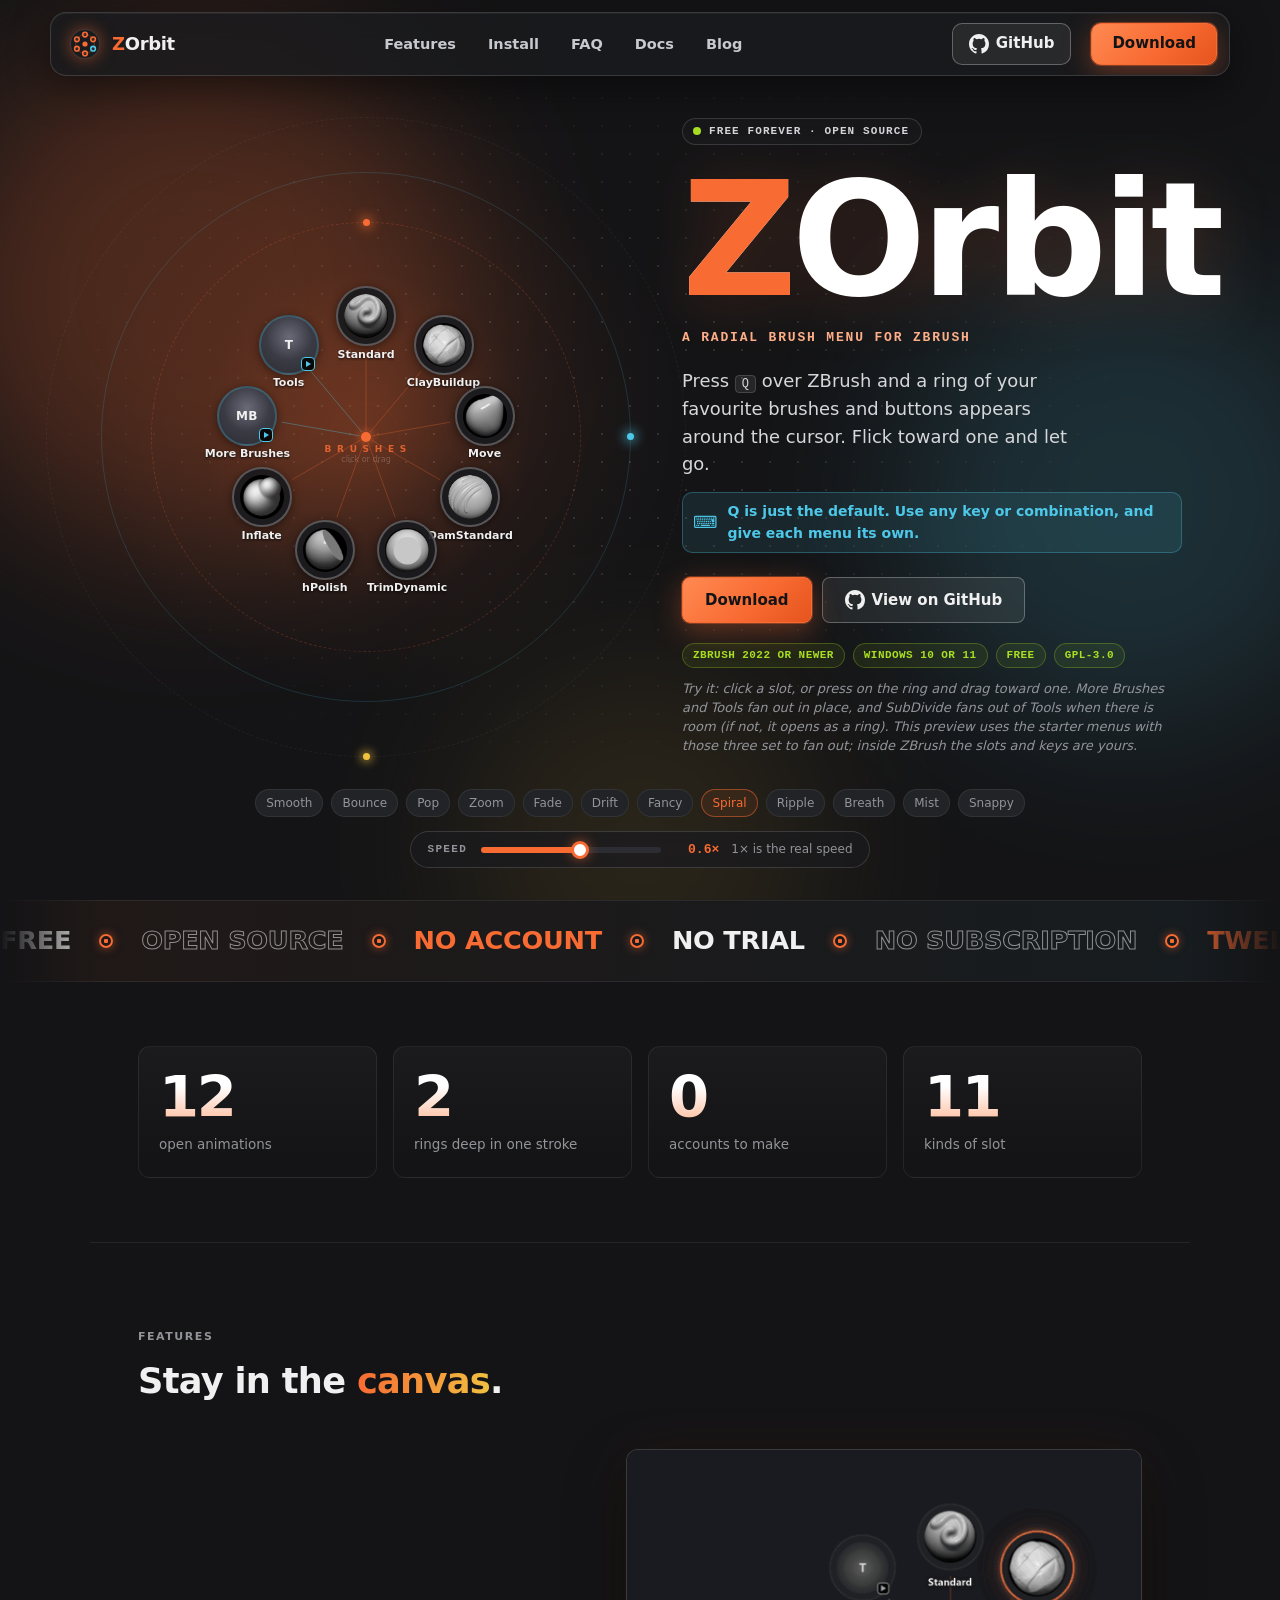
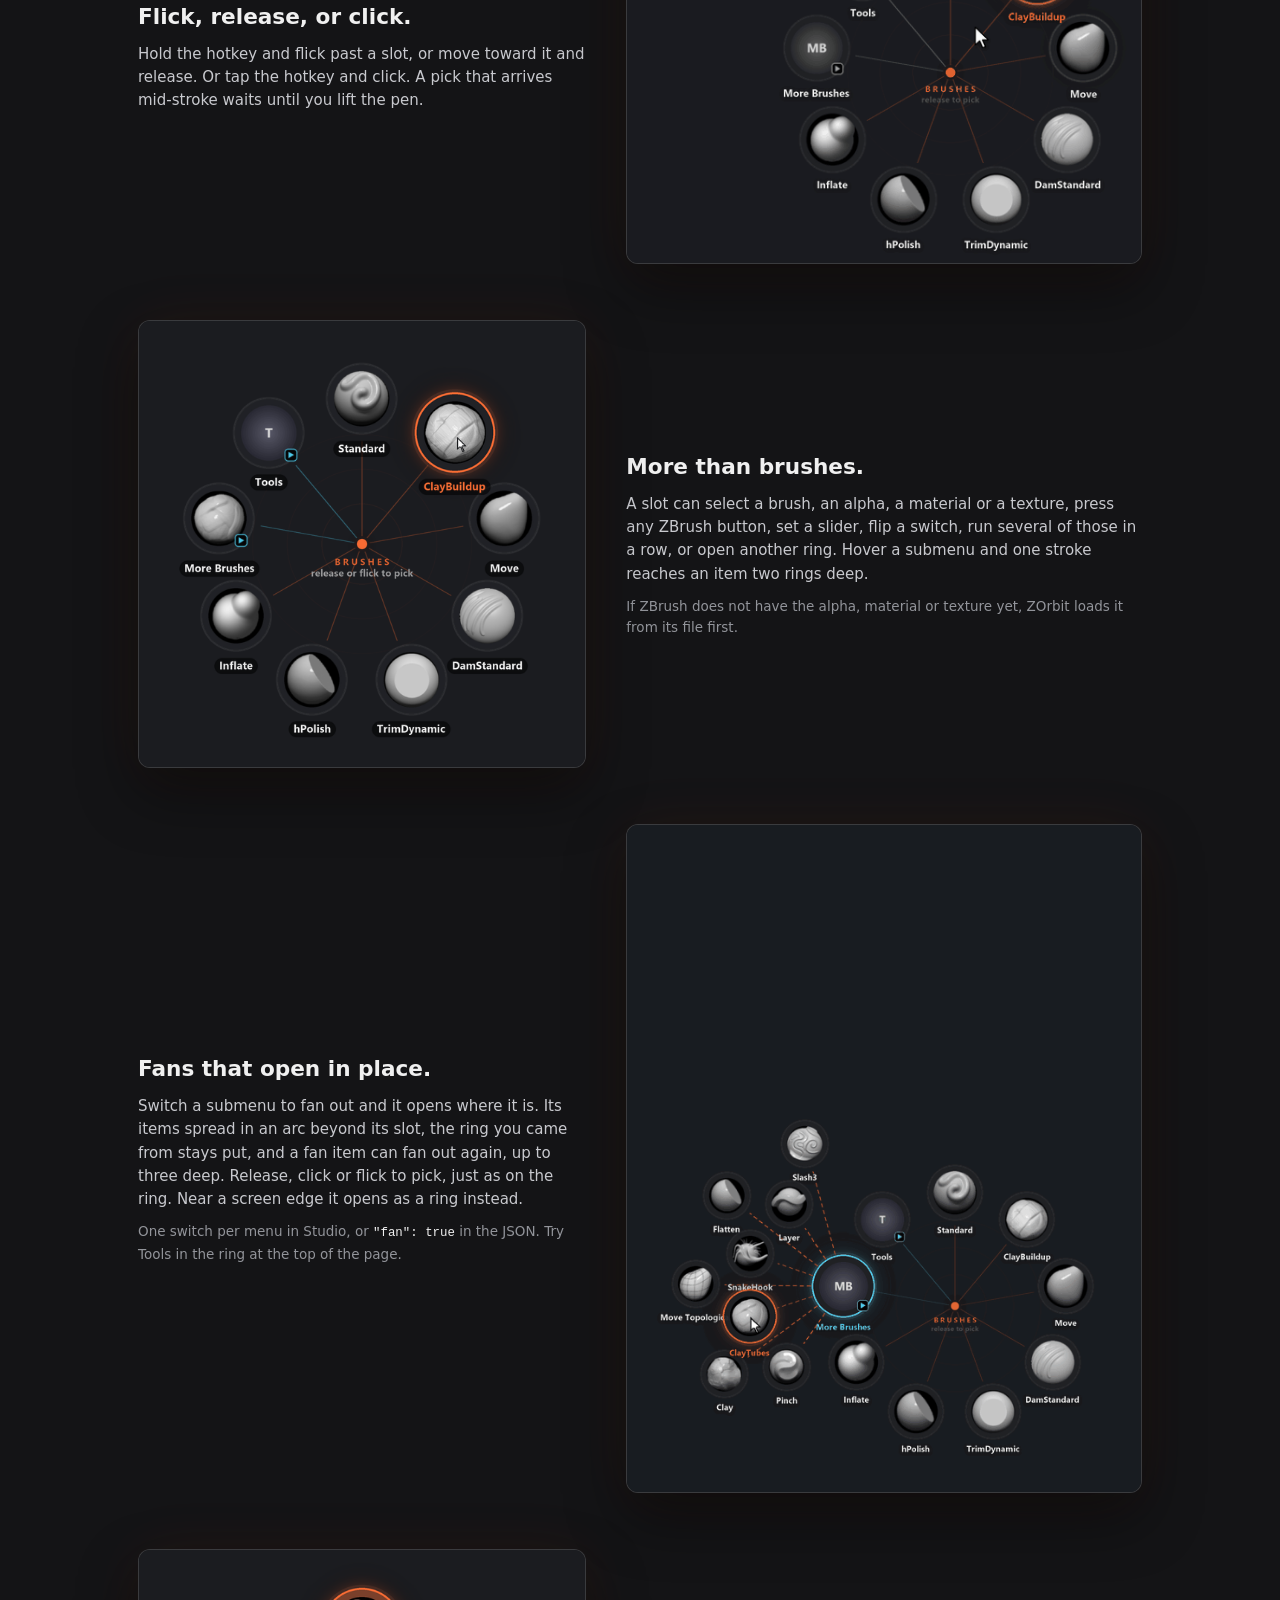
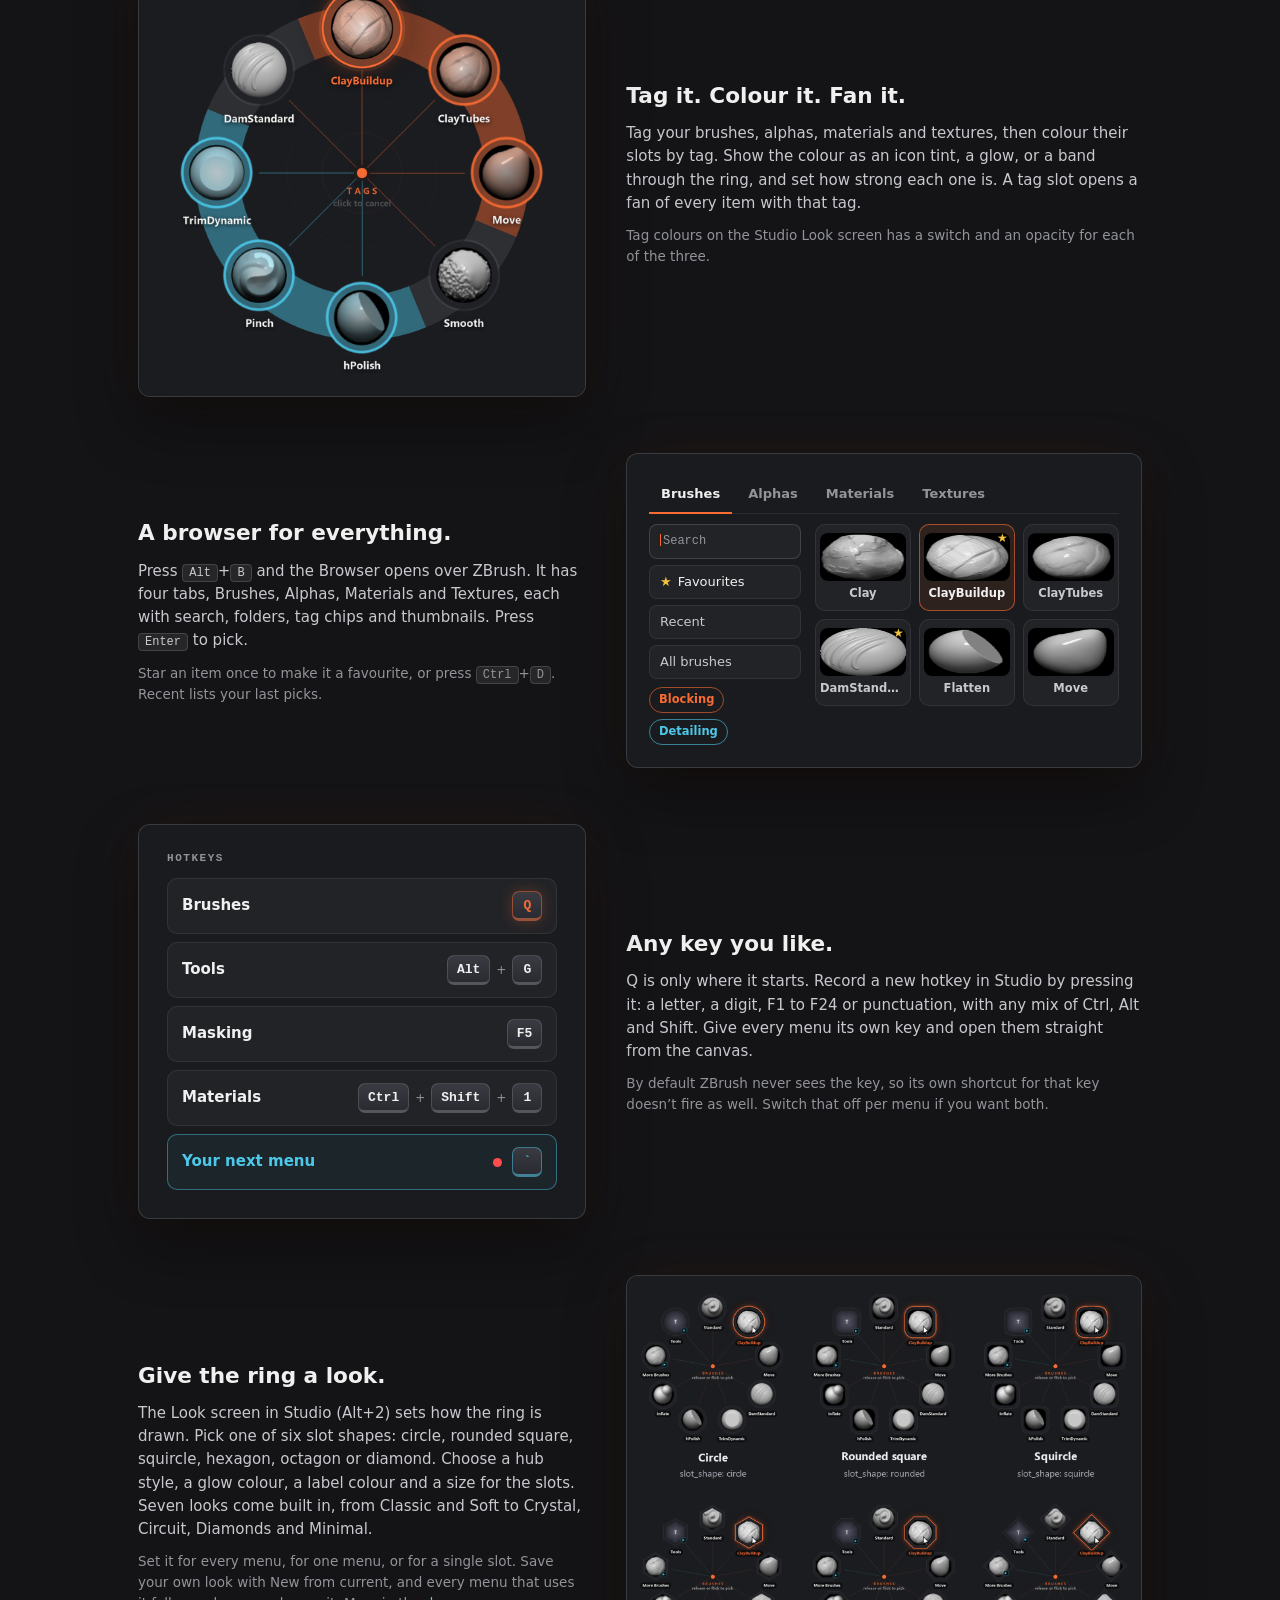
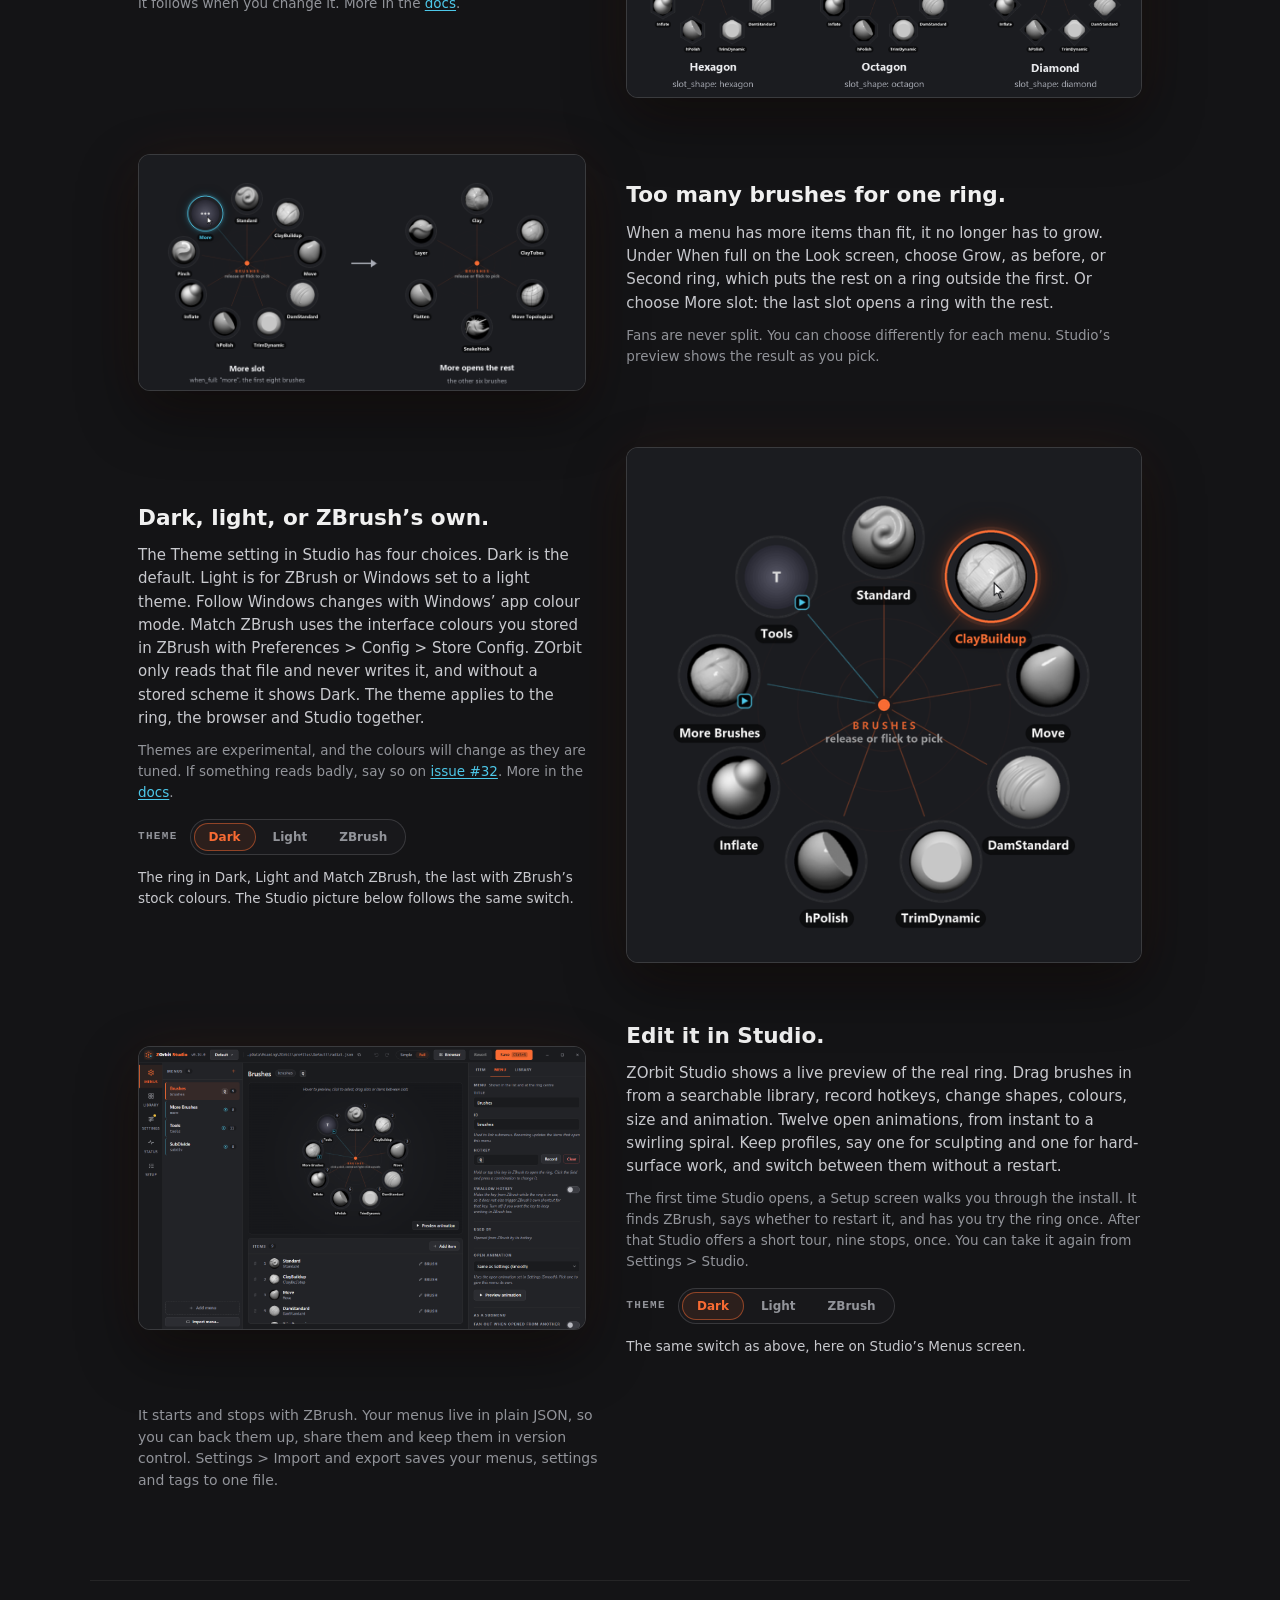
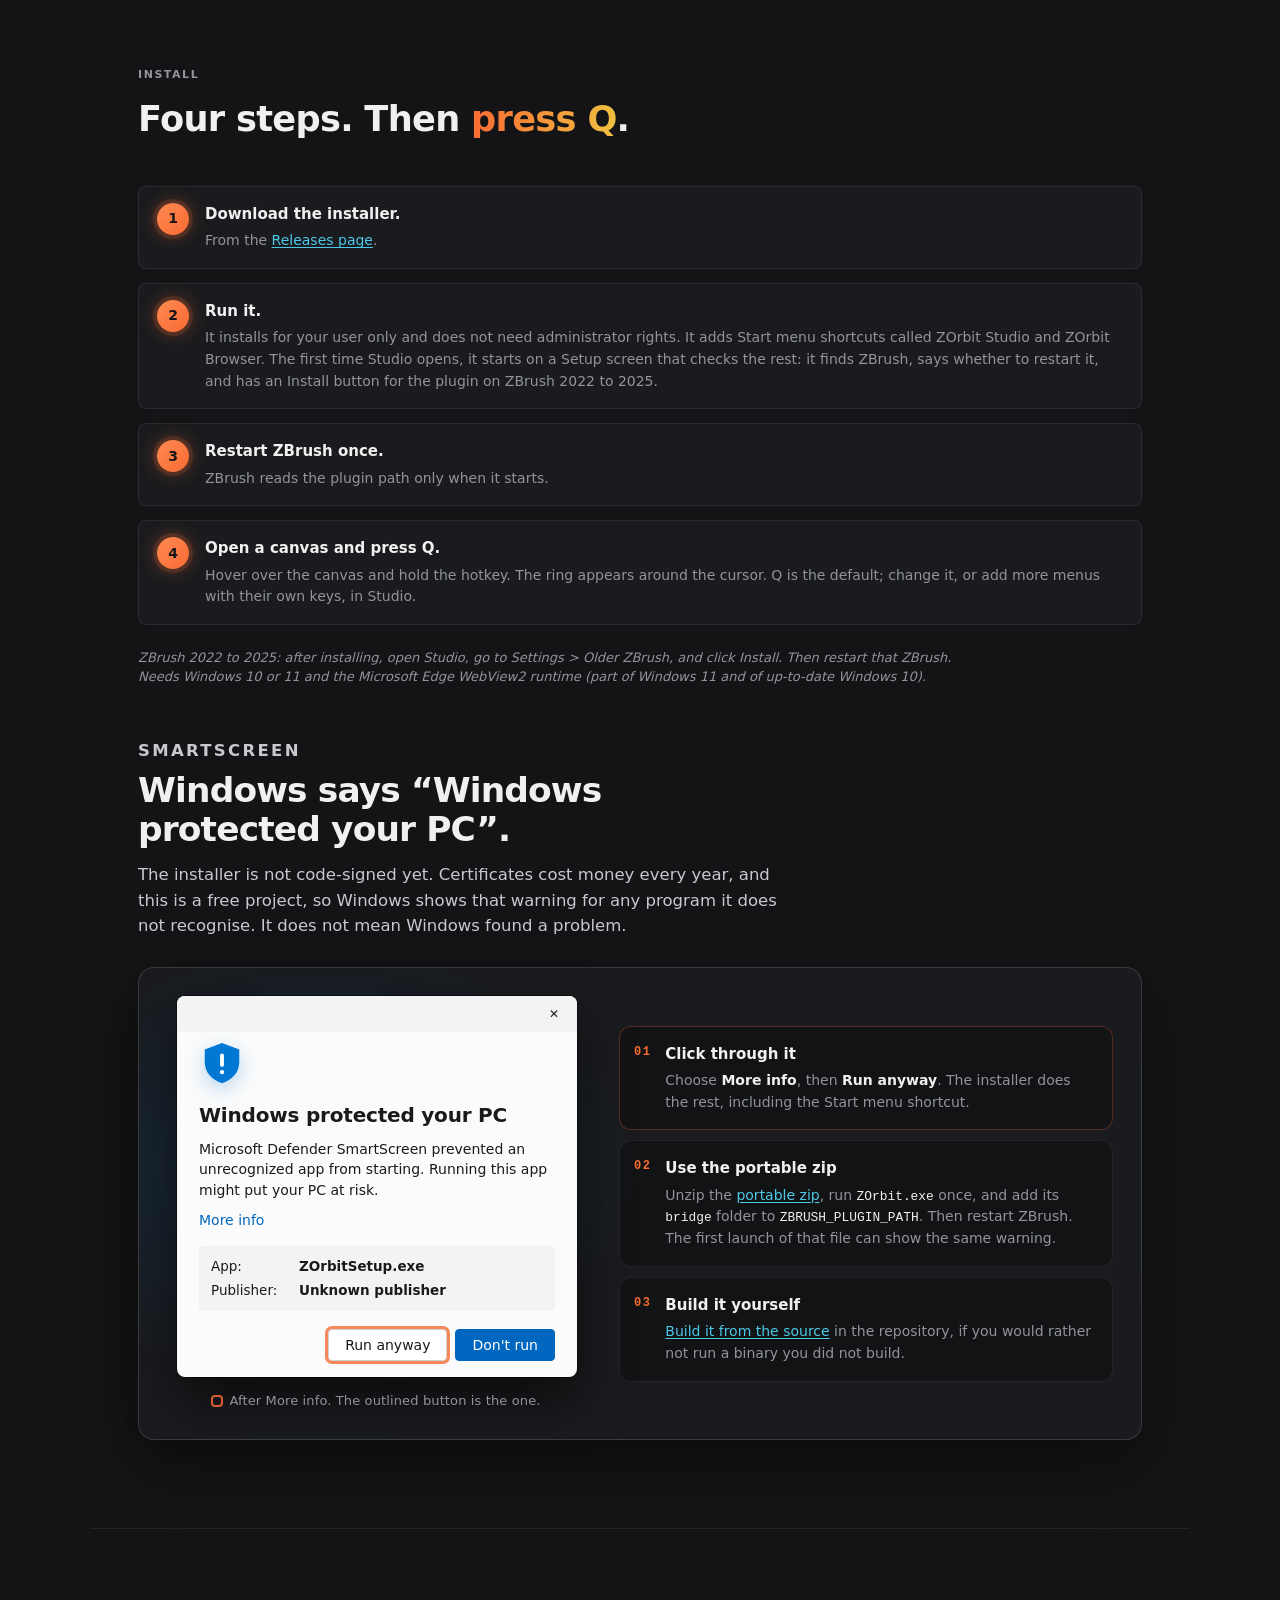
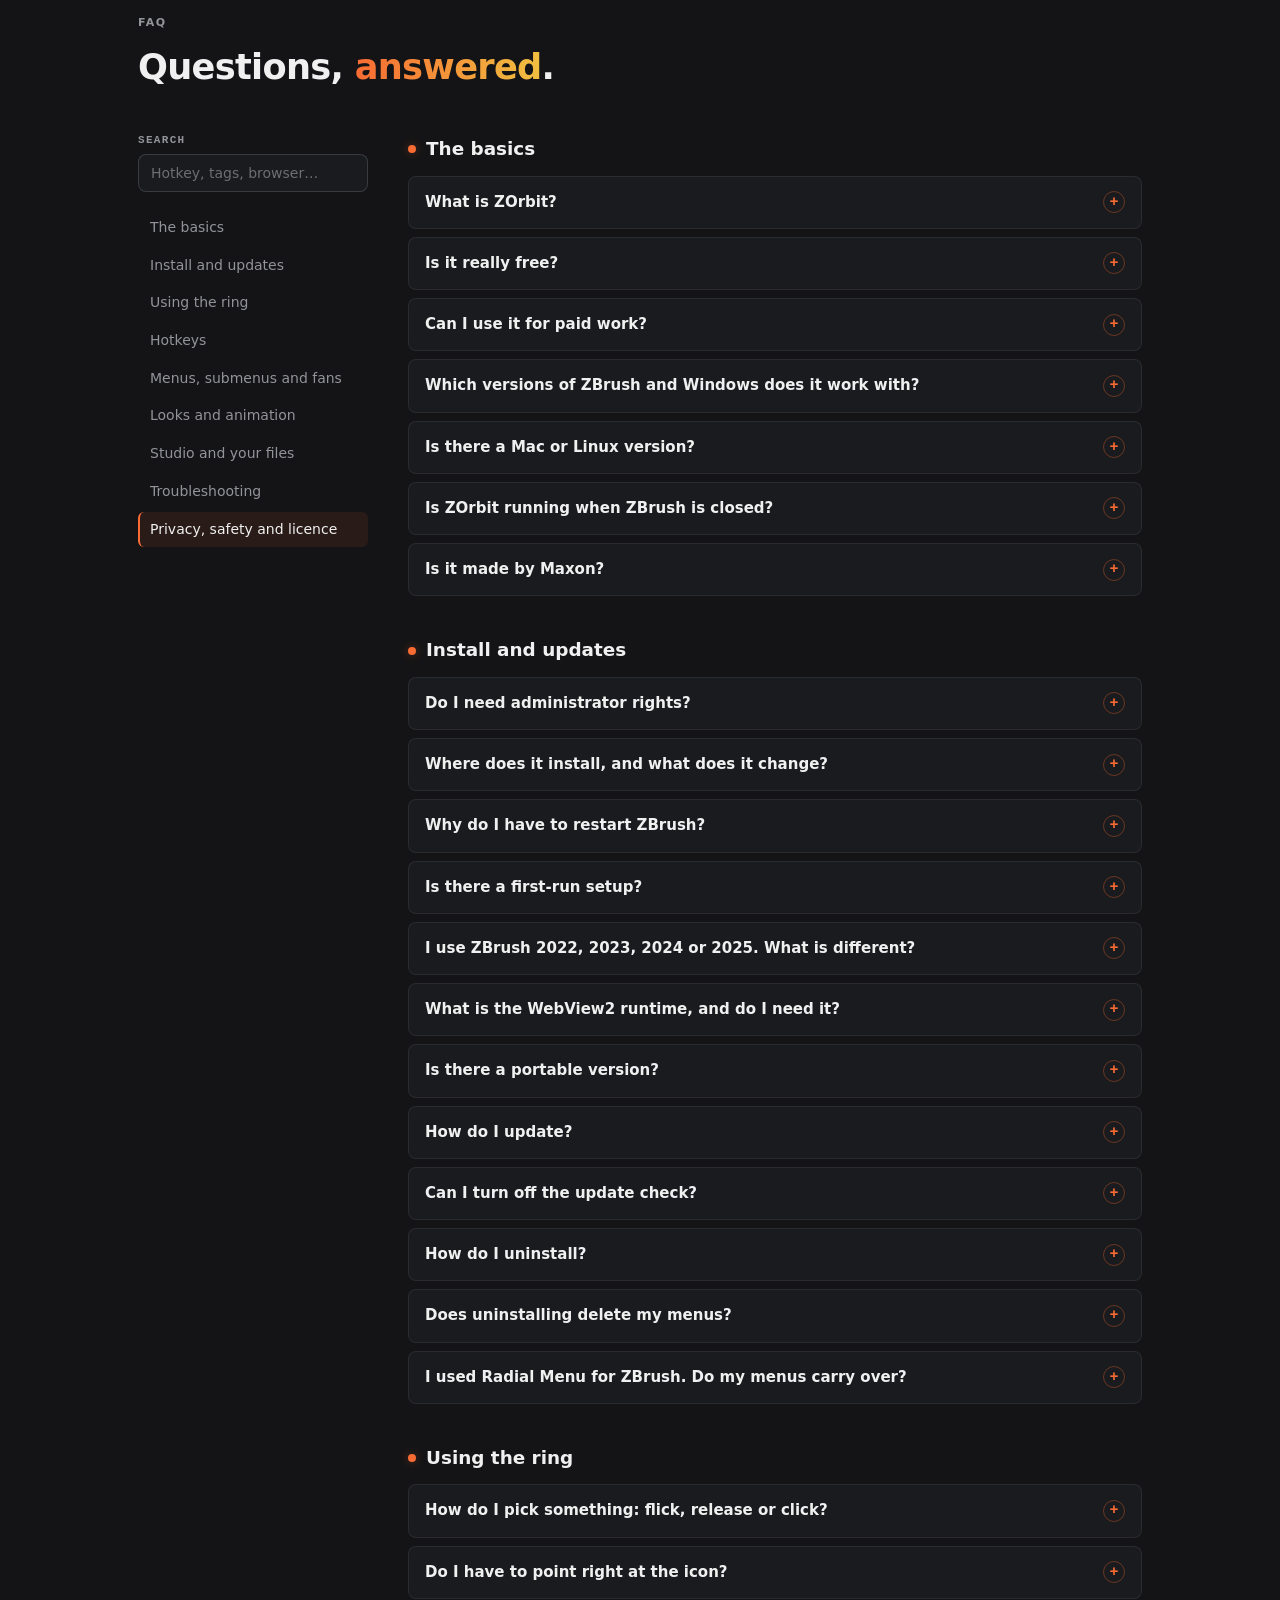
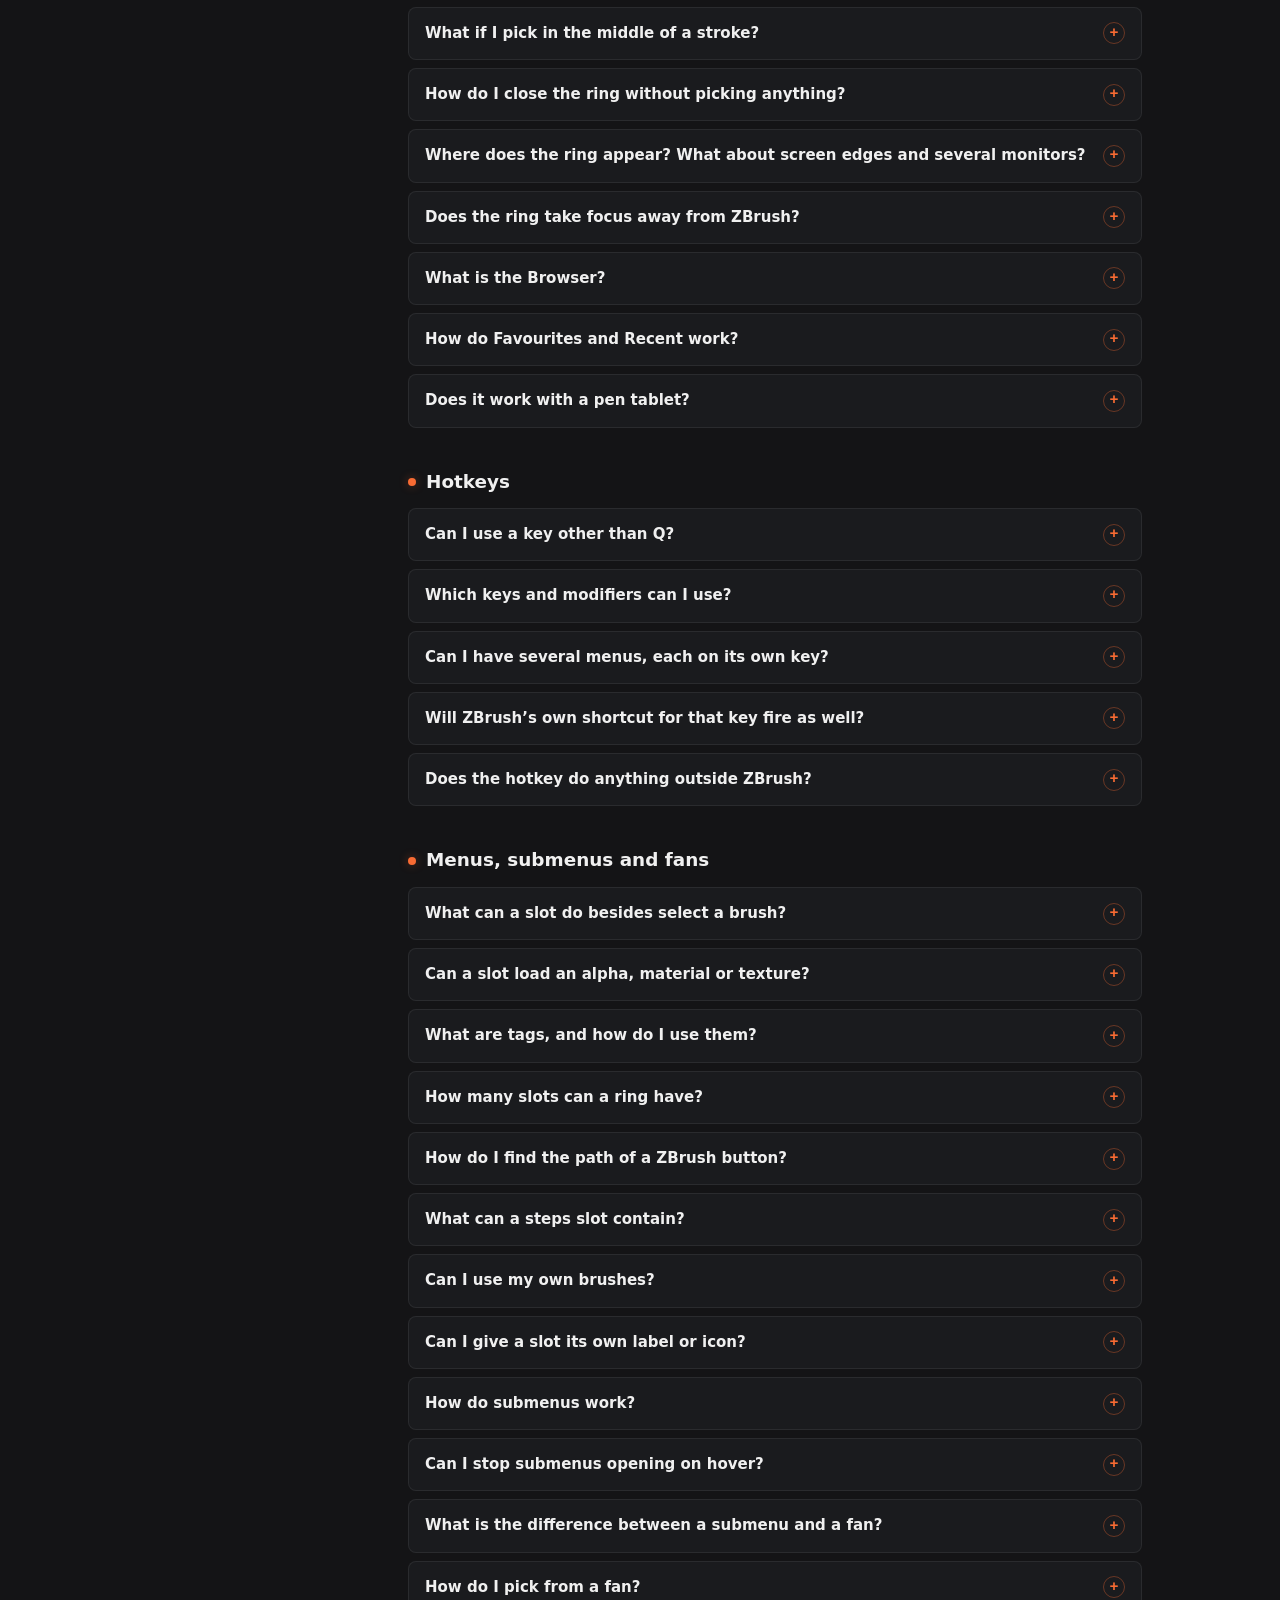
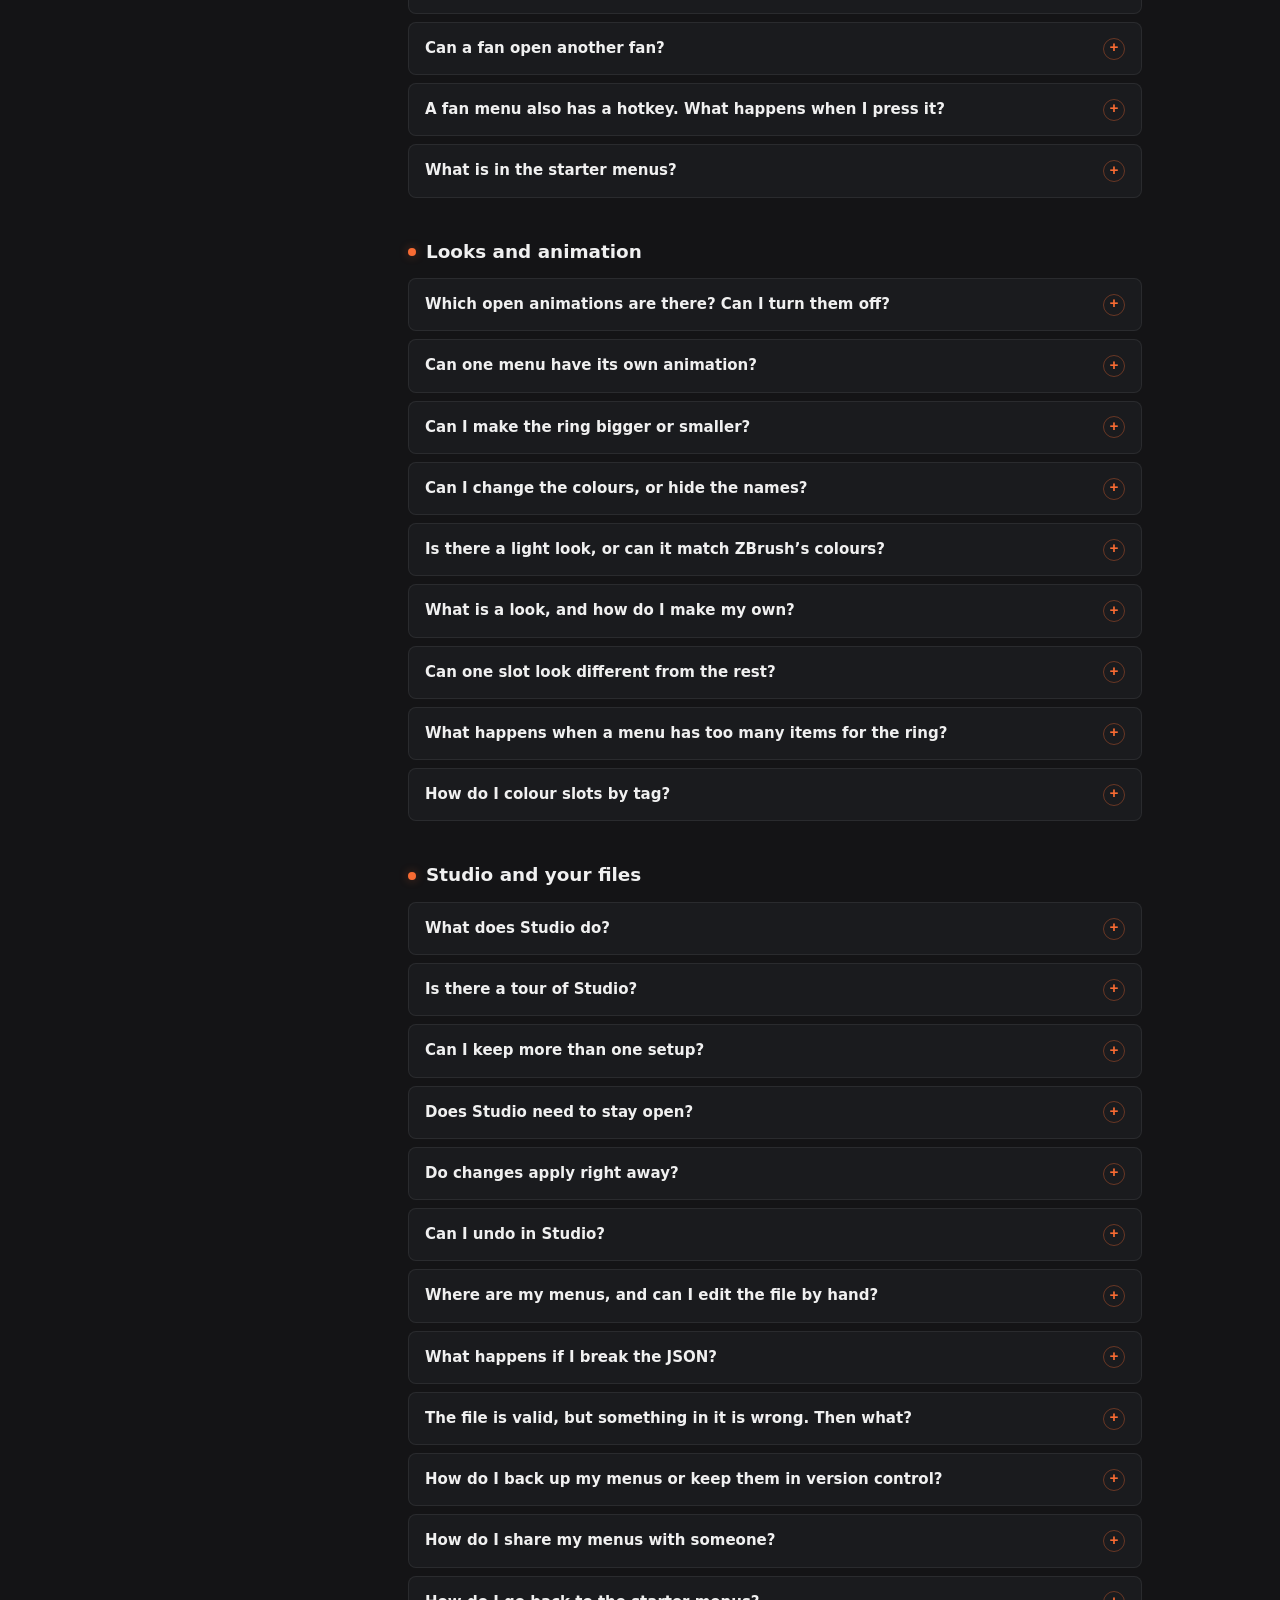
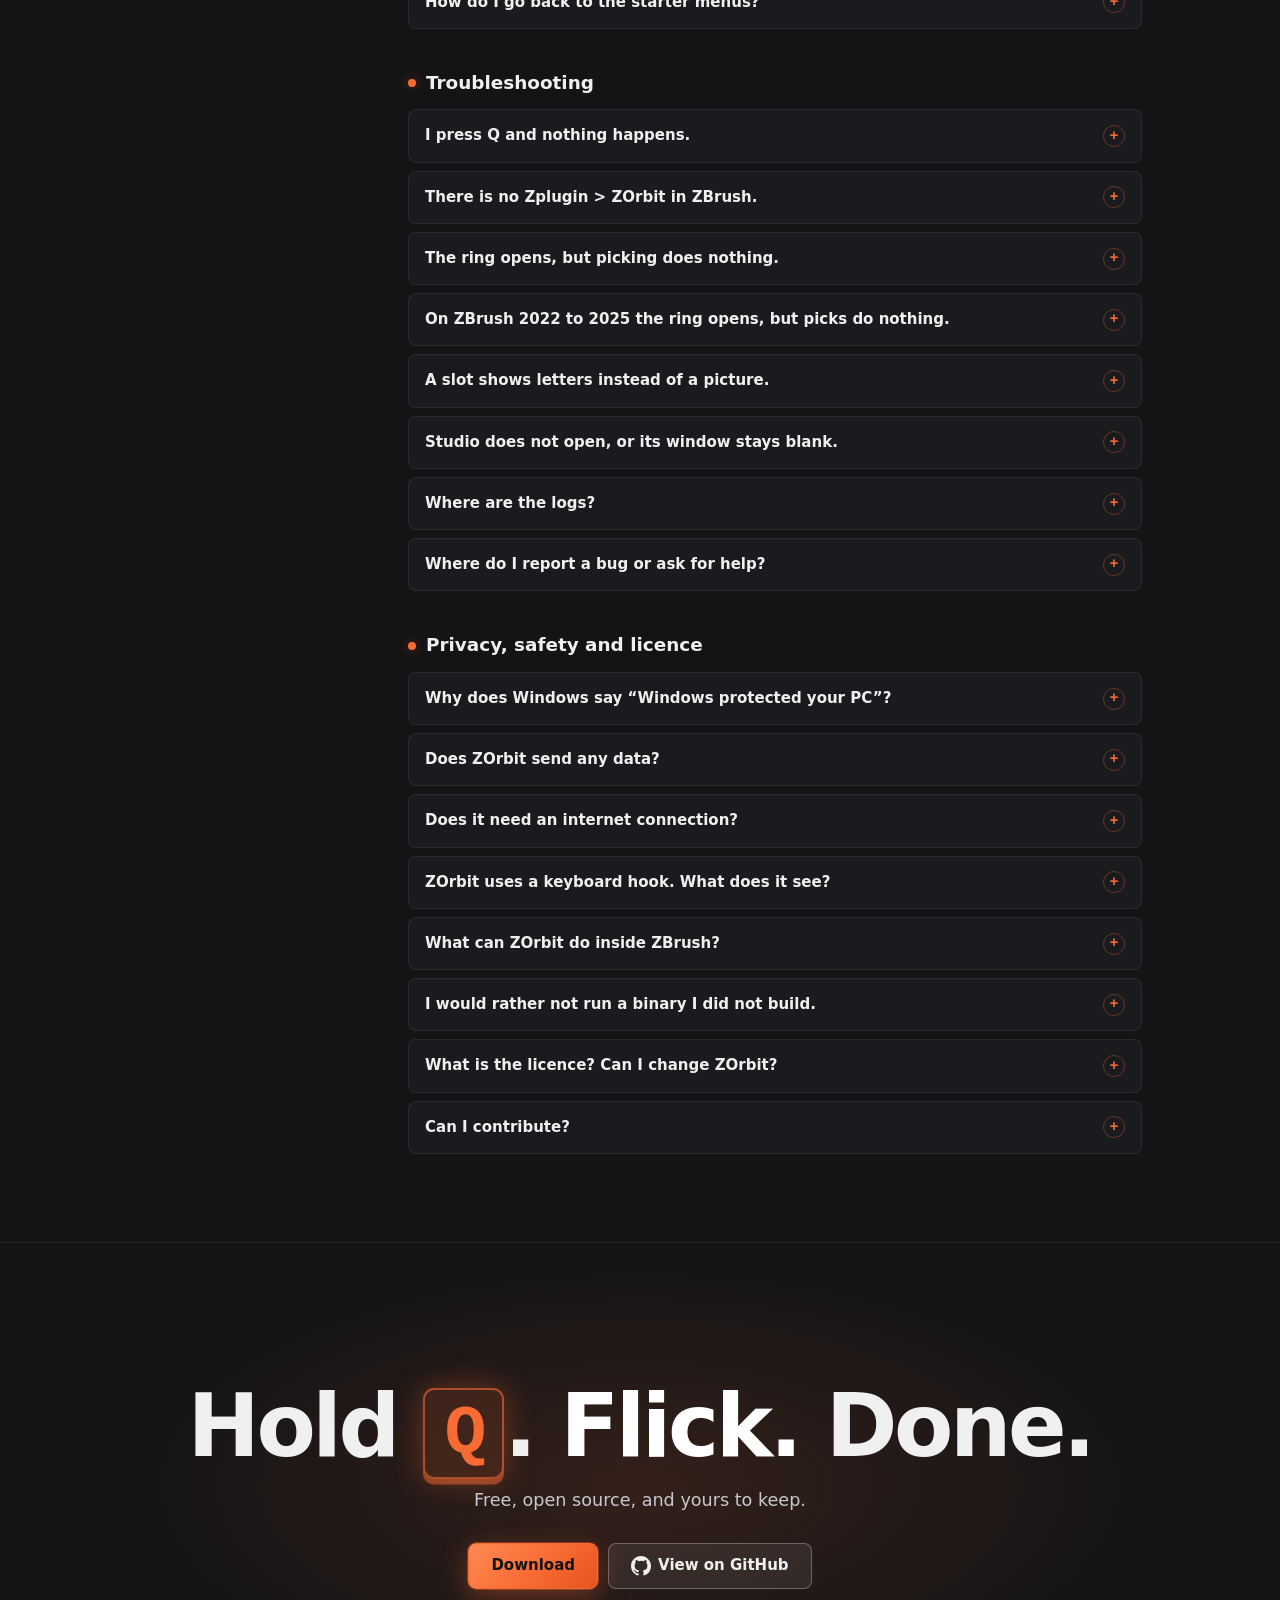
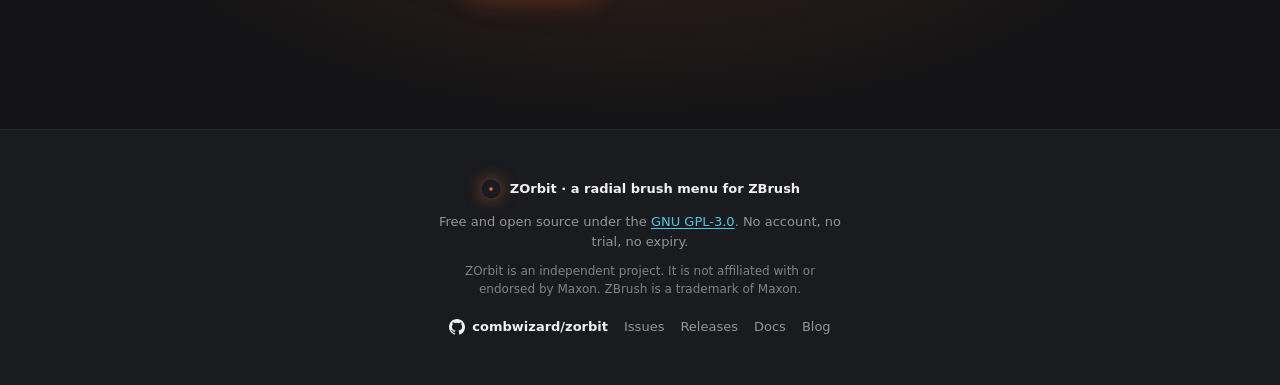
==== commit 42cbc924: "Site: looks from 0.15.0" ====
--- a/index.html
+++ b/index.html
@@ -108,8 +108,8 @@
 
   <div class="marquee" aria-hidden="true">
     <div class="marquee-track">
-      <span>Free</span><i></i><span>Open source</span><i></i><span>No account</span><i></i><span>No trial</span><i></i><span>No subscription</span><i></i><span>Twelve open animations</span><i></i><span>Submenus</span><i></i><span>Fan-out submenus</span><i></i><span>Any hotkey</span><i></i><span>Flick to pick</span><i></i><span>Plain JSON menus</span><i></i><span>GPL-3.0</span><i></i>
-      <span>Free</span><i></i><span>Open source</span><i></i><span>No account</span><i></i><span>No trial</span><i></i><span>No subscription</span><i></i><span>Twelve open animations</span><i></i><span>Submenus</span><i></i><span>Fan-out submenus</span><i></i><span>Any hotkey</span><i></i><span>Flick to pick</span><i></i><span>Plain JSON menus</span><i></i><span>GPL-3.0</span><i></i>
+      <span>Free</span><i></i><span>Open source</span><i></i><span>No account</span><i></i><span>No trial</span><i></i><span>No subscription</span><i></i><span>Twelve open animations</span><i></i><span>Seven built-in looks</span><i></i><span>Submenus</span><i></i><span>Fan-out submenus</span><i></i><span>Any hotkey</span><i></i><span>Flick to pick</span><i></i><span>Plain JSON menus</span><i></i><span>GPL-3.0</span><i></i>
+      <span>Free</span><i></i><span>Open source</span><i></i><span>No account</span><i></i><span>No trial</span><i></i><span>No subscription</span><i></i><span>Twelve open animations</span><i></i><span>Seven built-in looks</span><i></i><span>Submenus</span><i></i><span>Fan-out submenus</span><i></i><span>Any hotkey</span><i></i><span>Flick to pick</span><i></i><span>Plain JSON menus</span><i></i><span>GPL-3.0</span><i></i>
     </div>
   </div>
 
@@ -168,7 +168,7 @@
       <div class="feature-copy">
         <h3>Tag it. Colour it. Fan it.</h3>
         <p>Tag your brushes, alphas, materials and textures, then colour their slots by tag. Show the colour as an icon tint, a glow, or a band through the ring, and set how strong each one is. A tag slot opens a fan of every item with that tag.</p>
-        <p class="feature-sub">Settings &gt; Tag colours has a switch and an opacity for each of the three.</p>
+        <p class="feature-sub">Tag colours on the Studio Look screen has a switch and an opacity for each of the three.</p>
       </div>
       <figure class="feature-media">
         <img src="images/tag-colours.png" alt="A ring of eight brushes with two tags. Blocking is orange and Detailing is blue. Each tagged slot has a rim in its tag colour, and a band behind the slots follows the tags, with two untagged slots in grey." width="600" height="600" loading="lazy">
@@ -230,6 +230,28 @@
 
     <article class="feature">
       <div class="feature-copy">
+        <h3>Give the ring a look.</h3>
+        <p>The Look screen in Studio (Alt+2) sets how the ring is drawn. Pick one of six slot shapes: circle, rounded square, squircle, hexagon, octagon or diamond. Choose a hub style, a glow colour, a label colour and a size for the slots. Seven looks come built in, from Classic and Soft to Crystal, Circuit, Diamonds and Minimal.</p>
+        <p class="feature-sub">Set it for every menu, for one menu, or for a single slot. Save your own look with New from current, and every menu that uses it follows when you change it. More in the <a href="https://zorbit.lol/docs/appearance/#looks">docs</a>.</p>
+      </div>
+      <figure class="feature-media">
+        <img src="images/slot-shapes.png" alt="The same Brushes ring in the six slot shapes: circle, rounded square, squircle, hexagon, octagon and diamond" width="780" height="640" loading="lazy">
+      </figure>
+    </article>
+
+    <article class="feature flip">
+      <div class="feature-copy">
+        <h3>Too many brushes for one ring.</h3>
+        <p>When a menu has more items than fit, it no longer has to grow. Under When full on the Look screen, choose Grow, as before, or Second ring, which puts the rest on a ring outside the first. Or choose More slot: the last slot opens a ring with the rest.</p>
+        <p class="feature-sub">Fans are never split. You can choose differently for each menu. Studio’s preview shows the result as you pick.</p>
+      </div>
+      <figure class="feature-media">
+        <img src="images/more-slot.png" alt="A ring of eight brushes and a More slot with three dots, hovered, and beside it the ring that More opens, with the other six brushes" width="958" height="504" loading="lazy">
+      </figure>
+    </article>
+
+    <article class="feature">
+      <div class="feature-copy">
         <h3>Dark, light, or ZBrush’s own.</h3>
         <p>The Theme setting in Studio has four choices. Dark is the default. Light is for ZBrush or Windows set to a light theme. Follow Windows changes with Windows’ app colour mode. Match ZBrush uses the interface colours you stored in ZBrush with Preferences &gt; Config &gt; Store Config. ZOrbit only reads that file and never writes it, and without a stored scheme it shows Dark. The theme applies to the ring, the browser and Studio together.</p>
         <p class="feature-sub">Themes are experimental, and the colours will change as they are tuned. If something reads badly, say so on <a href="https://github.com/combwizard/zorbit/issues/32">issue #32</a>. More in the <a href="https://zorbit.lol/docs/appearance/#theme">docs</a>.</p>
@@ -251,7 +273,7 @@
     <article class="feature flip">
       <div class="feature-copy">
         <h3>Edit it in Studio.</h3>
-        <p>ZOrbit Studio shows a live preview of the real ring. Drag brushes in from a searchable library, record hotkeys, change colours, size and animation. Twelve open animations, from instant to a swirling spiral. Keep profiles, say one for sculpting and one for hard-surface work, and switch between them without a restart.</p>
+        <p>ZOrbit Studio shows a live preview of the real ring. Drag brushes in from a searchable library, record hotkeys, change shapes, colours, size and animation. Twelve open animations, from instant to a swirling spiral. Keep profiles, say one for sculpting and one for hard-surface work, and switch between them without a restart.</p>
         <p class="feature-sub">The first time Studio opens, a Setup screen walks you through the install. It finds ZBrush, says whether to restart it, and has you try the ring once. After that Studio offers a short tour, nine stops, once. You can take it again from Settings &gt; Studio.</p>
         <div class="theme-switch">
           <span class="theme-switch-l">Theme</span>
@@ -456,7 +478,7 @@
           <details class="faq-q" id="q-update">
             <summary>How do I update?</summary>
             <div class="faq-a">
-              <p>When Studio opens it asks GitHub whether there is a newer release. If there is, an orange dot and the new version number appear at the top. Click it, download the installer from the release page and run it over your install. It stops ZOrbit, replaces the program and leaves your menus alone. Then restart ZBrush.</p>
+              <p>When Studio opens it asks GitHub whether there is a newer release. If there is, an orange dot and the new version number appear at the top. Click it to read the release notes, then press Download and install. Studio fetches the installer from GitHub, checks its SHA-256, runs it over your install and reopens when it is done. It stops ZOrbit, replaces the program and leaves your menus alone. Then restart ZBrush. You can also download the installer from the release page and run it yourself. A portable copy gets a link to the download page instead.</p>
               <p>On ZBrush 2022 to 2025, Settings &gt; Older ZBrush then shows Update available. Click Update and restart that ZBrush.</p>
             </div>
           </details>
@@ -657,19 +679,31 @@
           </details>
           <details class="faq-q" id="q-size">
             <summary>Can I make the ring bigger or smaller?</summary>
-            <div class="faq-a"><p>Yes, in Settings. Radius goes from 60 to 400 pixels (145 by default), slot size from 32 to 160 (72) and the dead zone in the middle from 10 to 120 (38).</p></div>
+            <div class="faq-a"><p>Yes, on the Look screen in Studio (Alt+2). Ring radius goes from 60 to 400 pixels (145 by default), slot size from 32 to 160 (72) and the dead zone in the middle from 10 to 120 (38). Simple mode has one Ring size slider that moves the three together. A single slot can also be 75% to 125% of the rest.</p></div>
           </details>
           <details class="faq-q" id="q-colours">
             <summary>Can I change the colours, or hide the names?</summary>
-            <div class="faq-a"><p>Yes. There are five colours: slot fill, accent, highlight, text and lines. Any you leave alone keep the default of your <a href="#q-theme">theme</a>, and Reset all colours puts them back. To show icons only, set Labels to none. Tags have colours of their own, see <a href="#q-tag-colours">tag colours</a>.</p></div>
+            <div class="faq-a"><p>Yes. There are five colours: slot fill, accent, highlight, text and lines. Any you leave alone keep the default of your <a href="#q-theme">theme</a>, and Reset all colours puts them back. They are on the Look screen. There is also a glow colour and a label colour, and each takes a theme colour or any hex colour. To show icons only, set Labels to none. Tags have colours of their own, see <a href="#q-tag-colours">tag colours</a>.</p></div>
           </details>
           <details class="faq-q" id="q-theme">
             <summary>Is there a light look, or can it match ZBrush’s colours?</summary>
             <div class="faq-a"><p>Yes. Settings &gt; Theme has Dark, which is the default, Light, Follow Windows and Match ZBrush. Follow Windows changes with Windows’ app colour mode. Match ZBrush uses the interface colours you stored in ZBrush with Preferences &gt; Config &gt; Store Config. ZOrbit only reads that file and never writes it, and without a stored scheme you get Dark. The theme applies to the ring, the browser and Studio together, and a colour you set under Colours still wins. Themes are experimental and their colours will change. If something reads badly, say so on <a href="https://github.com/combwizard/zorbit/issues/32">issue #32</a>. See the <a href="https://zorbit.lol/docs/appearance/#theme">docs</a>.</p></div>
           </details>
+          <details class="faq-q" id="q-looks">
+            <summary>What is a look, and how do I make my own?</summary>
+            <div class="faq-a"><p>A look is a named set of look settings: the slot shape, the hub, the glow, the labels and the colours. Seven come built in: Classic, Soft, Tiles, Crystal, Circuit, Diamonds and Minimal. They change the style only, never the size of the ring or your five colours. On the Look screen (Alt+2), choose one for every menu or for one menu. New from current saves your own, and a menu that uses a look follows it when you edit it. A badge on each setting says where its value comes from, and clicking it goes there. See the <a href="https://zorbit.lol/docs/appearance/#looks">docs</a>.</p></div>
+          </details>
+          <details class="faq-q" id="q-slot-look">
+            <summary>Can one slot look different from the rest?</summary>
+            <div class="faq-a"><p>Yes. In Full mode the Look screen has a This slot level. Click a slot in the preview and give it its own shape, size (75% to 125%), fill and rim colours, icon size, label colour or glow colour. The item panel’s Style field lists what a slot has and has an Edit in Look link.</p></div>
+          </details>
+          <details class="faq-q" id="q-full">
+            <summary>What happens when a menu has too many items for the ring?</summary>
+            <div class="faq-a"><p>That is the When full setting on the Look screen. Grow makes the ring bigger until every slot fits, as before. Second ring keeps the radius and puts the rest on a ring outside it; only the outer ring picks on a flick. More slot ends the ring with a slot that opens the rest as a ring of its own. Fans are never split. A note above the item list in Studio says when a ring is full and how many items fit.</p></div>
+          </details>
           <details class="faq-q" id="q-tag-colours">
             <summary>How do I colour slots by tag?</summary>
-            <div class="faq-a"><p>Open Settings &gt; Tag colours. An item’s first tag can show on its slot as an icon tint, a glow or a band through the ring. Each has its own switch and an opacity, and a preview beside them shows the result. The band is on by default. A ring with no tagged slots has no band.</p></div>
+            <div class="faq-a"><p>Open Tag colours on the Look screen (Full mode). An item’s first tag can show on its slot as an icon tint, a glow or a band through the ring. Each has its own switch and an opacity, and a preview beside them shows the result. The band is on by default. A ring with no tagged slots has no band.</p></div>
           </details>
         </div>
 
@@ -677,7 +711,7 @@
           <h3>Studio and your files</h3>
           <details class="faq-q" id="q-studio">
             <summary>What does Studio do?</summary>
-            <div class="faq-a"><p>It edits your menus. The Menus screen has a live preview drawn by the same code as the real ring. The Library lets you search every brush, alpha, material and texture ZBrush can load, tag them and drag them in. Setup walks a new install through its first steps. Settings covers size, animation, labels, colours, timing and the ZBrush bridge. Status shows whether ZBrush, the app and the bridge are running.</p></div>
+            <div class="faq-a"><p>It edits your menus. The Menus screen has a live preview drawn by the same code as the real ring. The Library lets you search every brush, alpha, material and texture ZBrush can load, tag them and drag them in. Setup walks a new install through its first steps. Look covers the shape, size, labels and colours of the ring, and Settings covers animation, timing and the ZBrush bridge. Status shows whether ZBrush, the app and the bridge are running.</p></div>
           </details>
           <details class="faq-q" id="q-tour">
             <summary>Is there a tour of Studio?</summary>
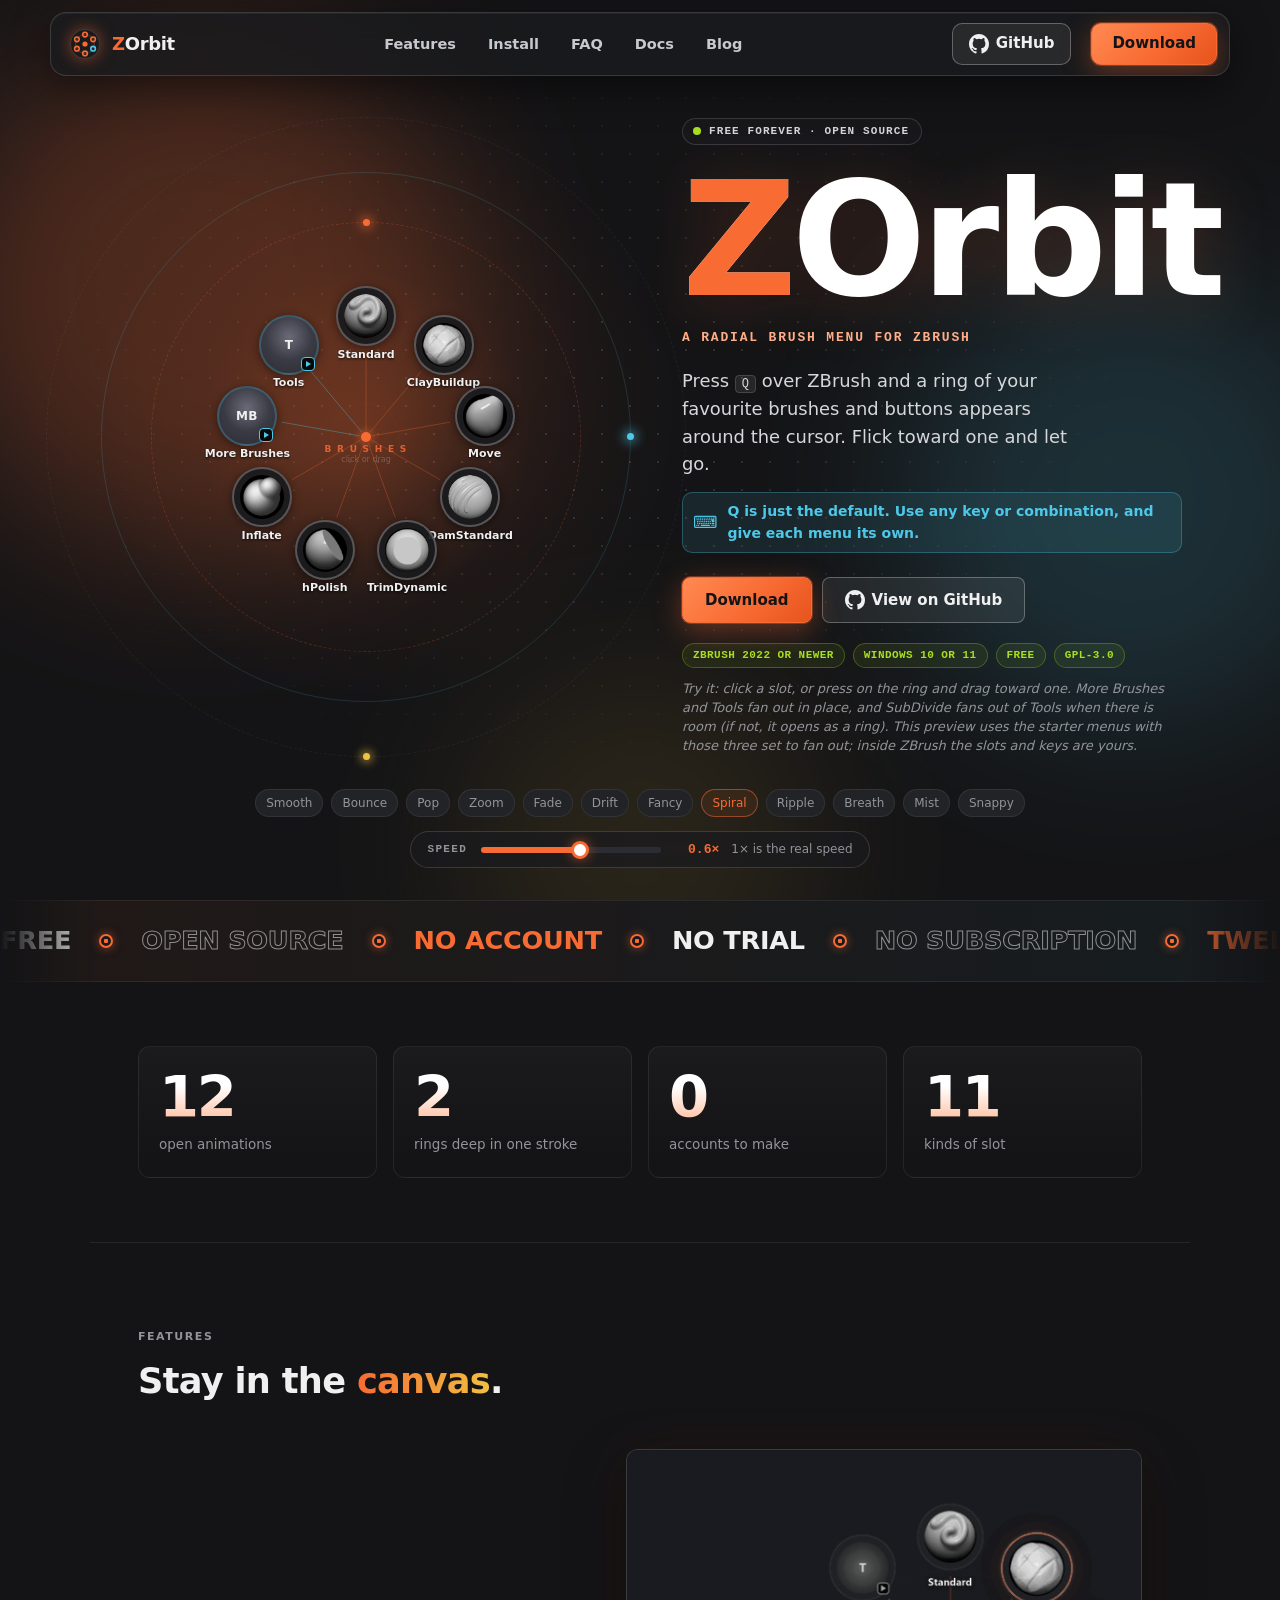
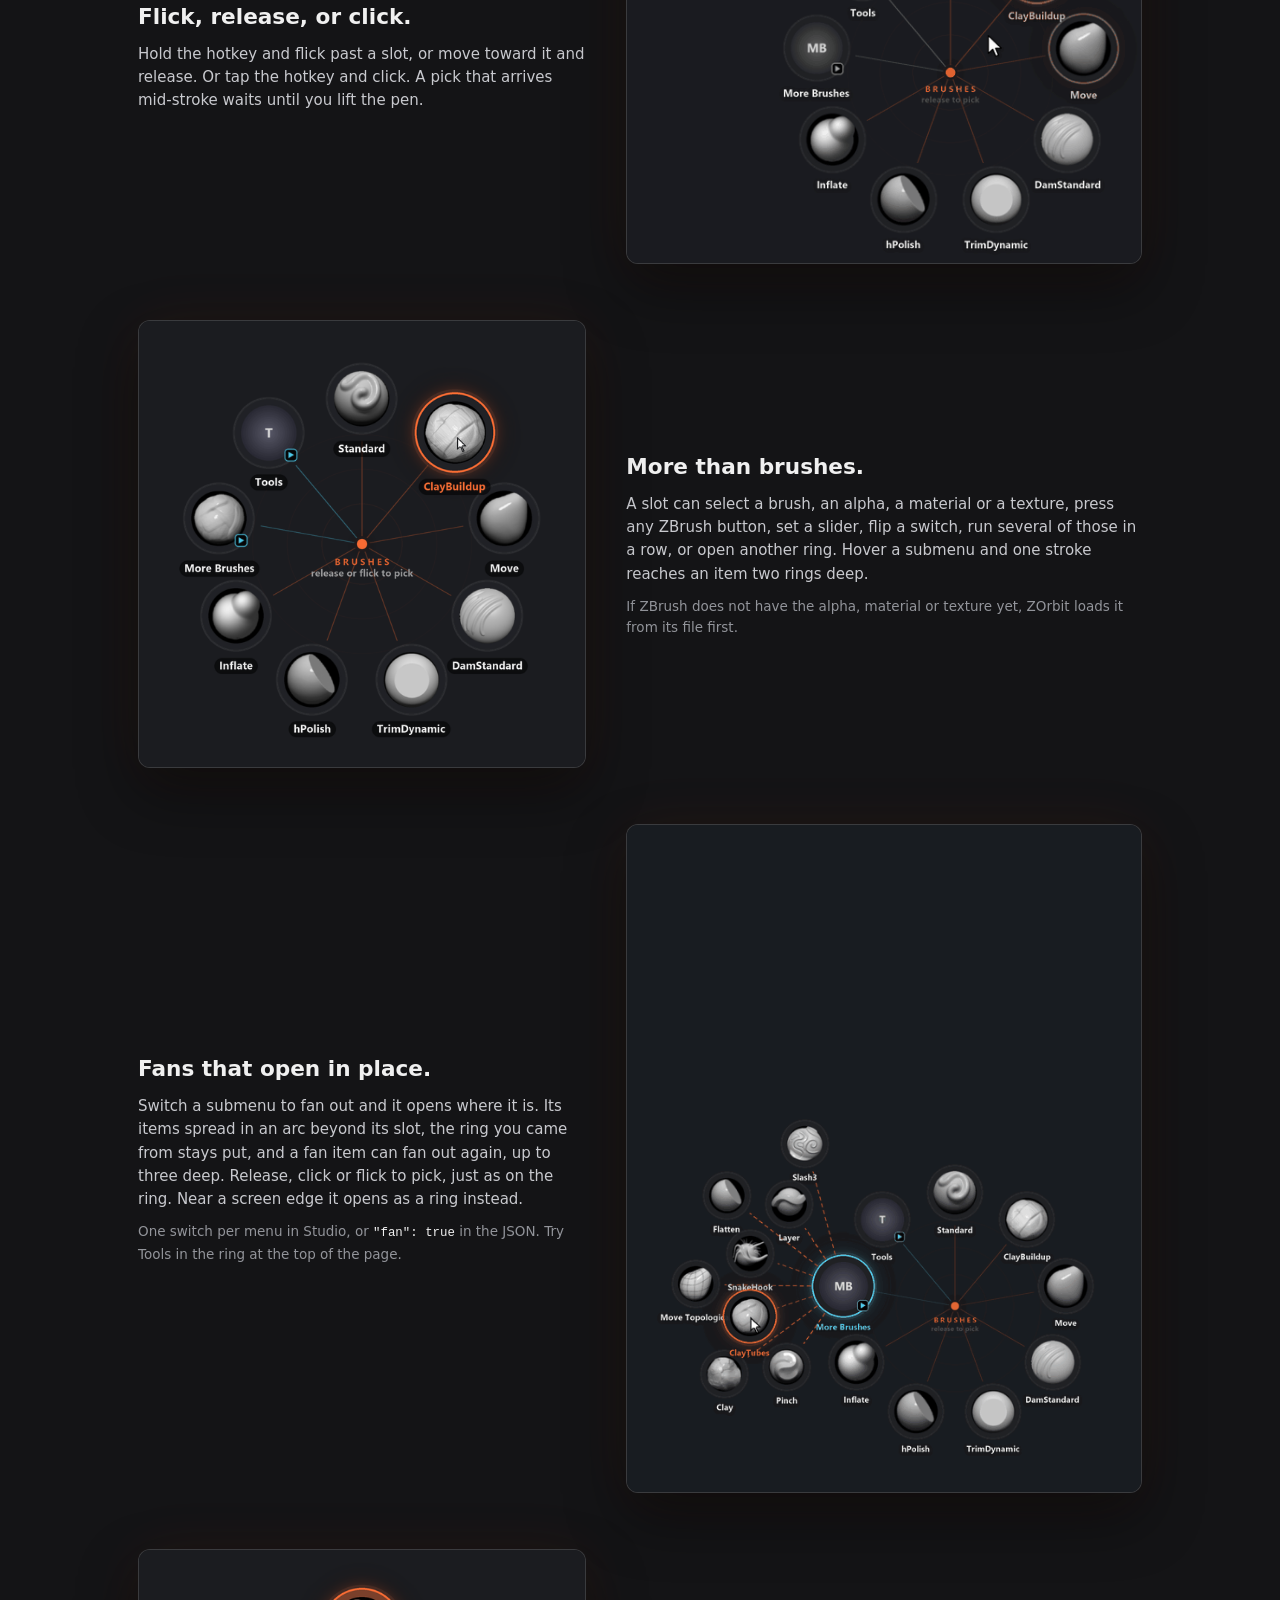
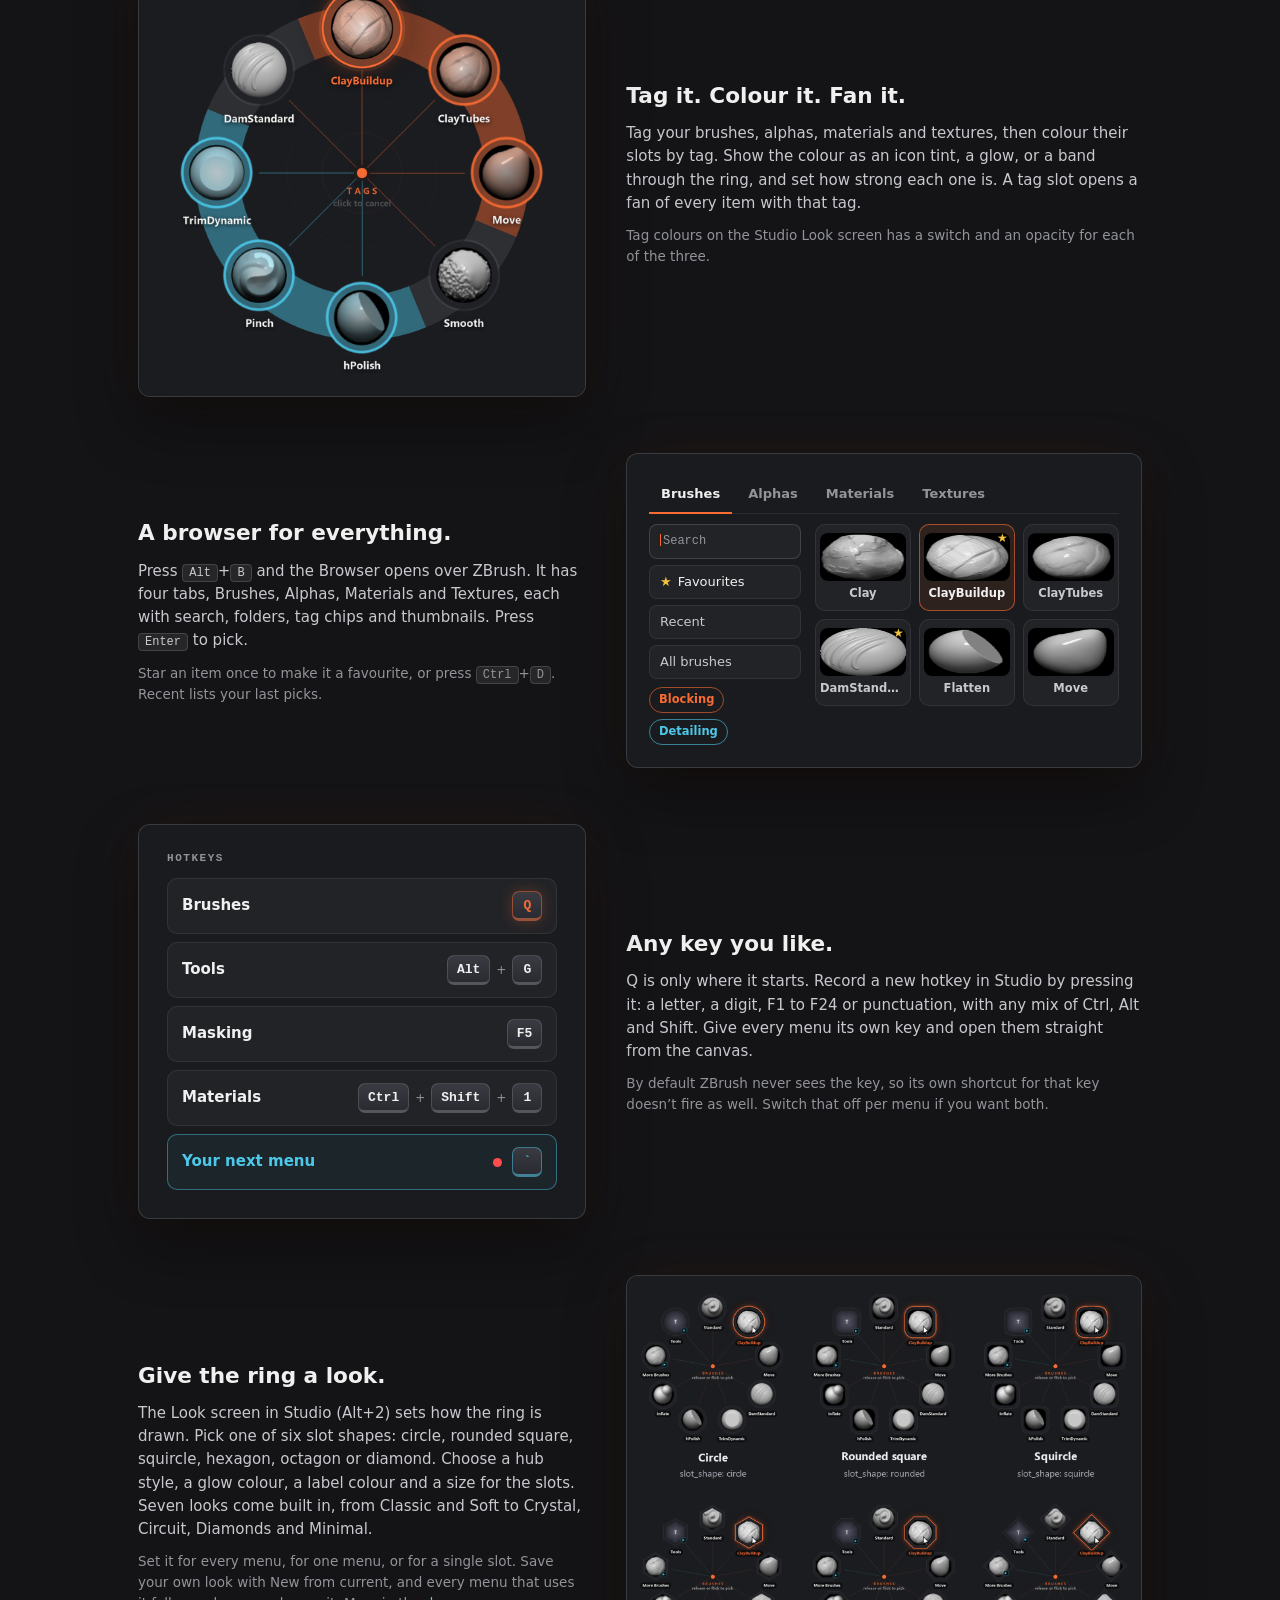
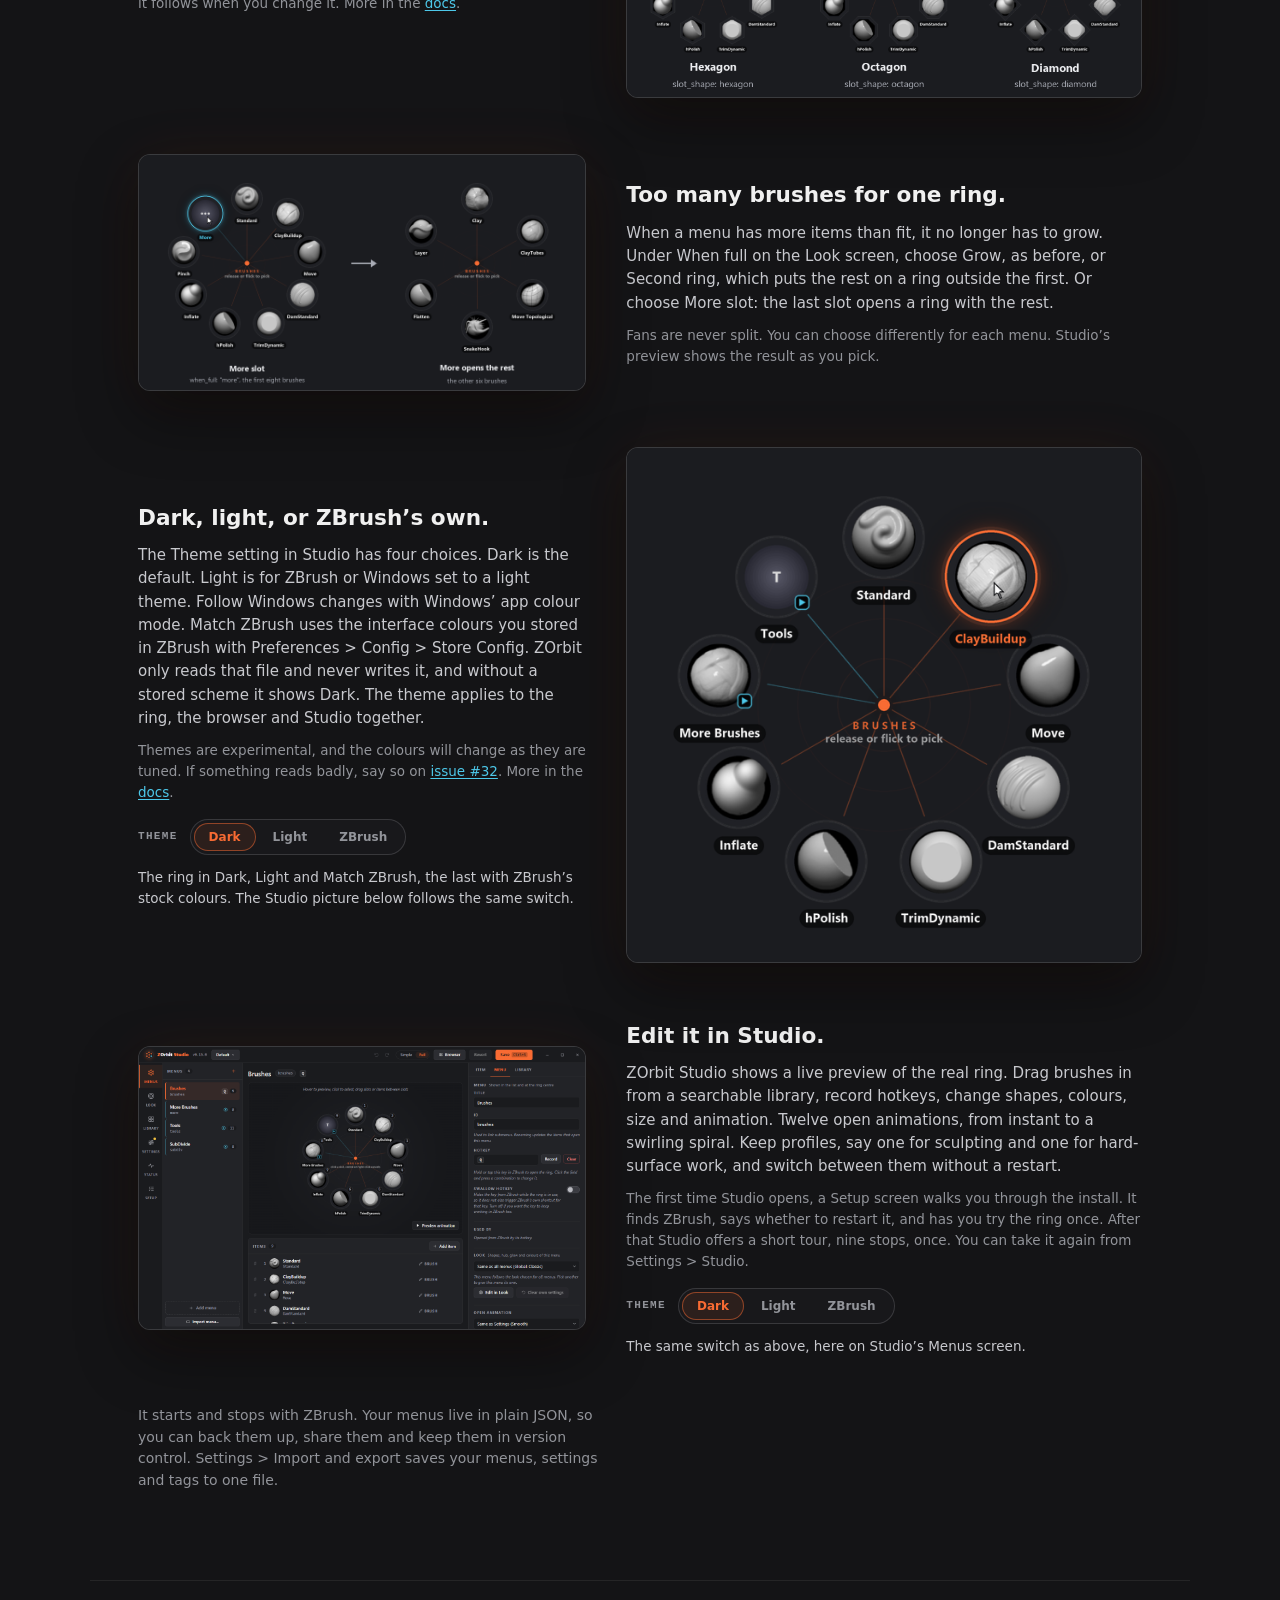
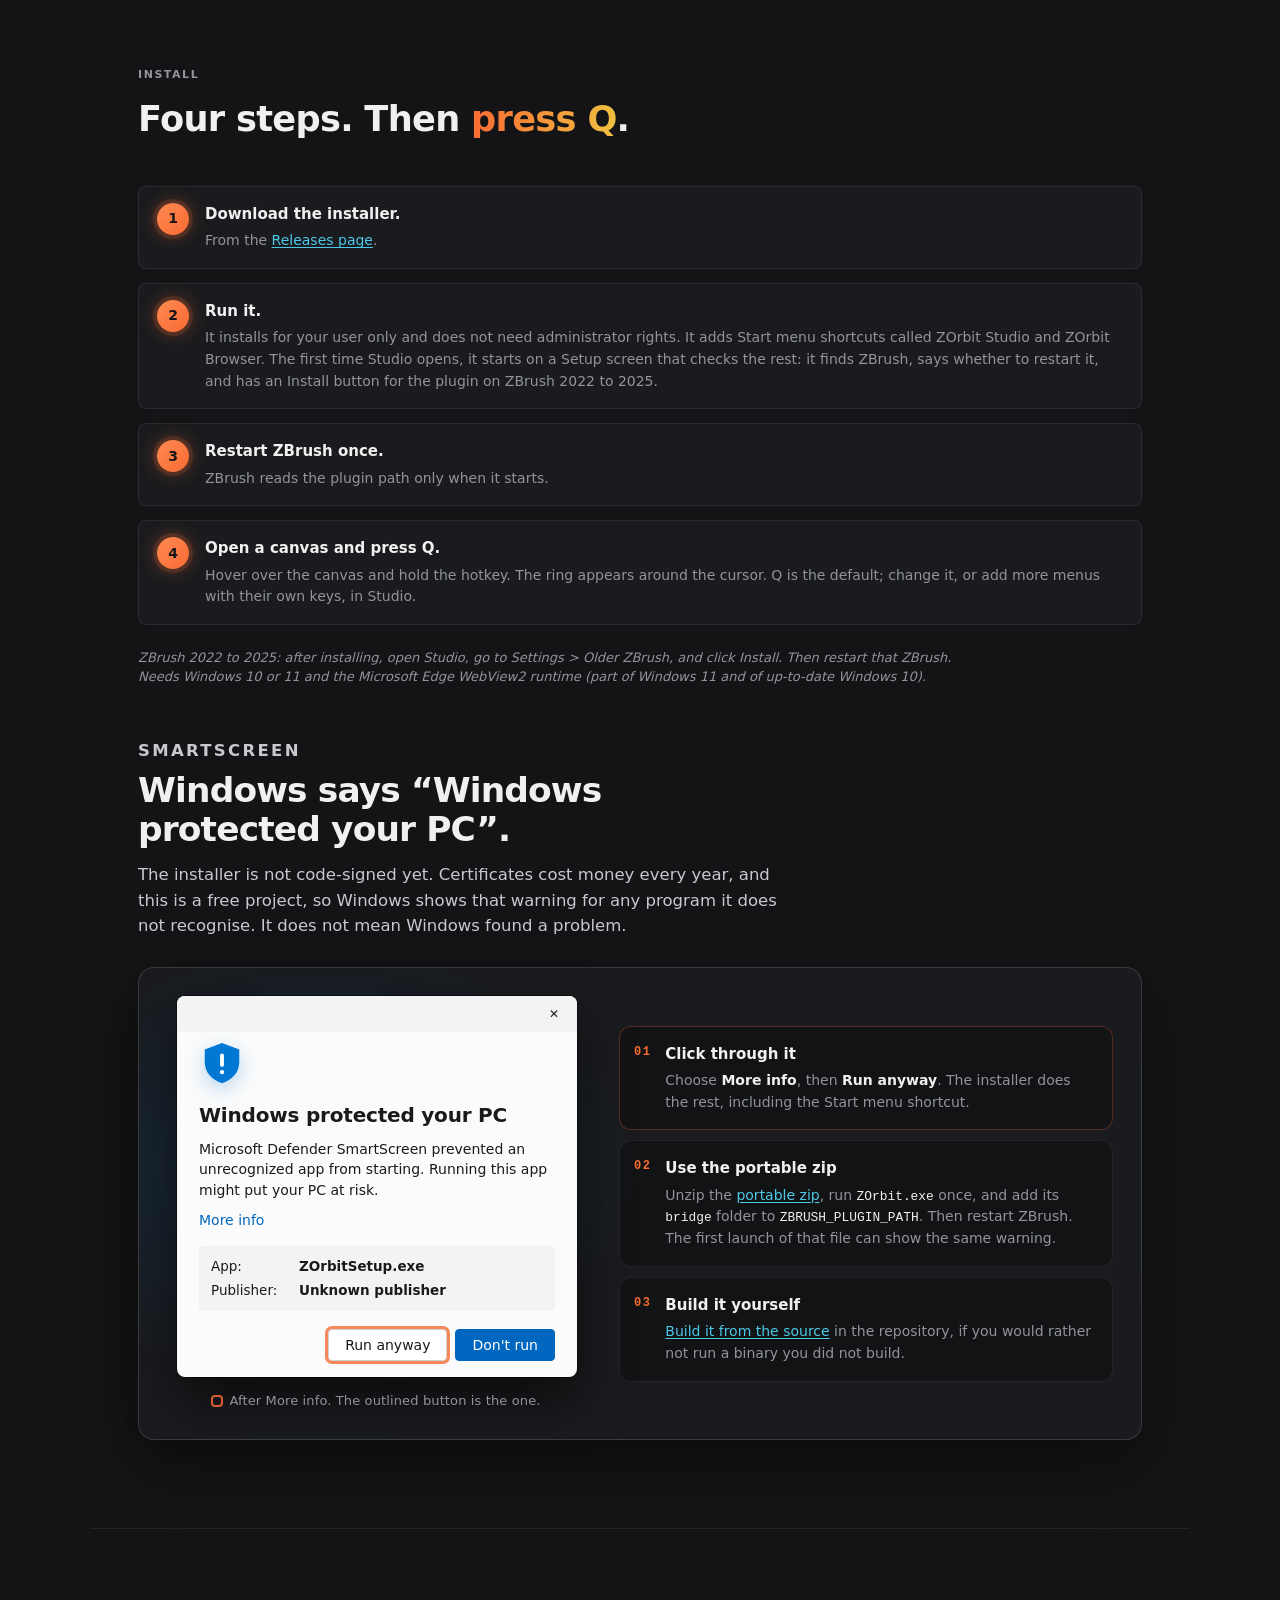
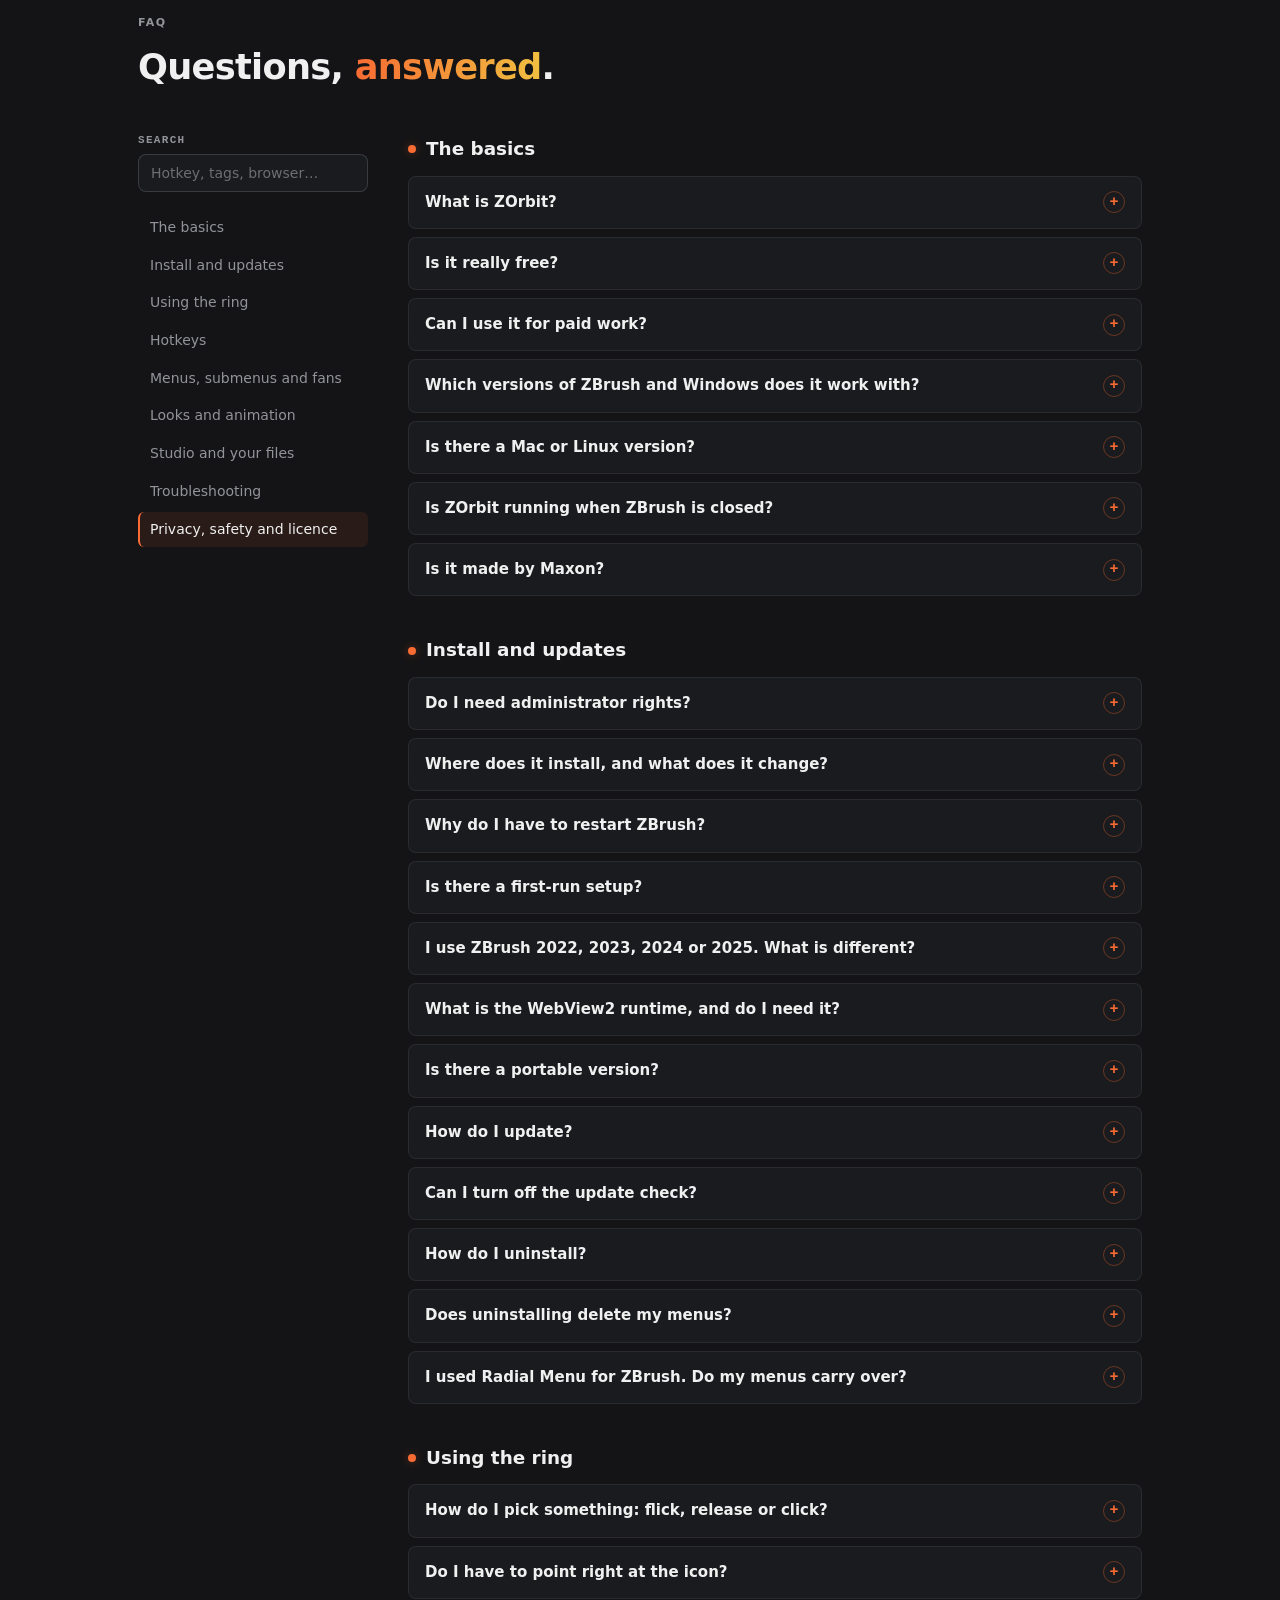
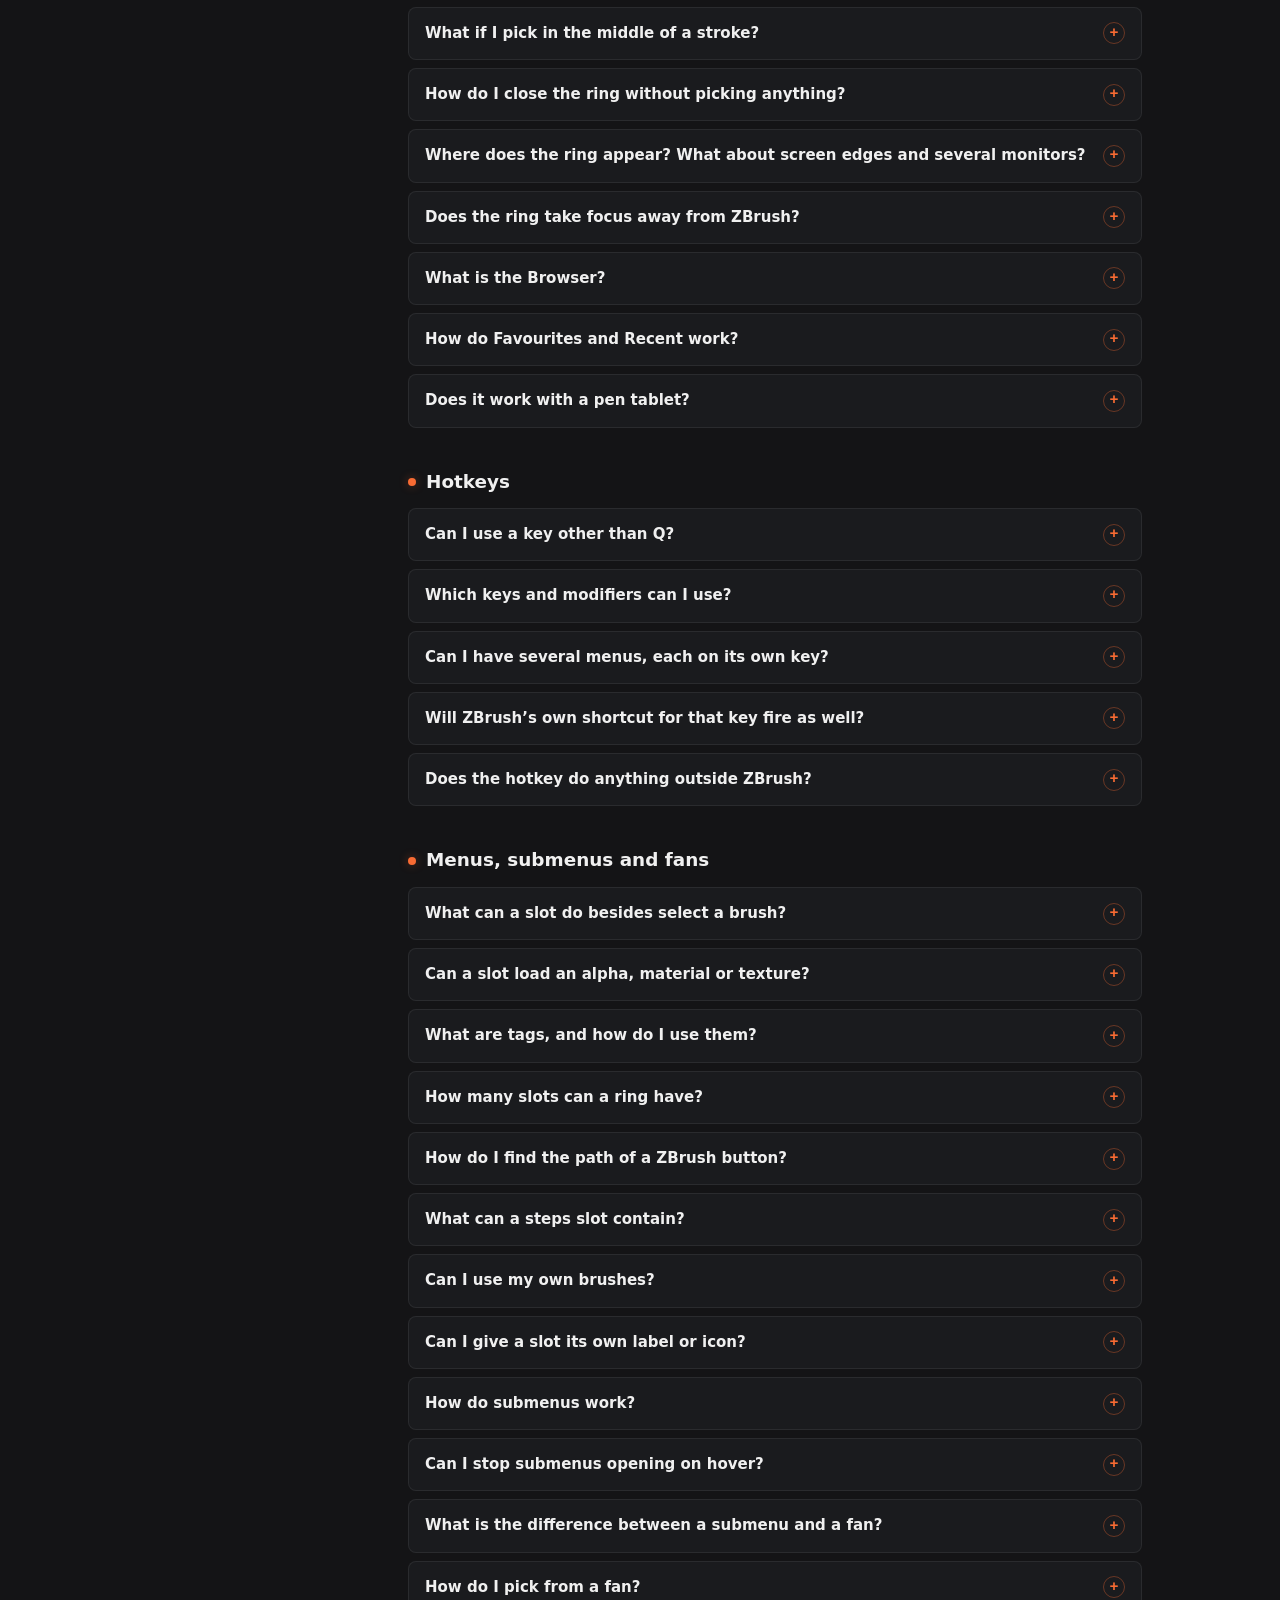
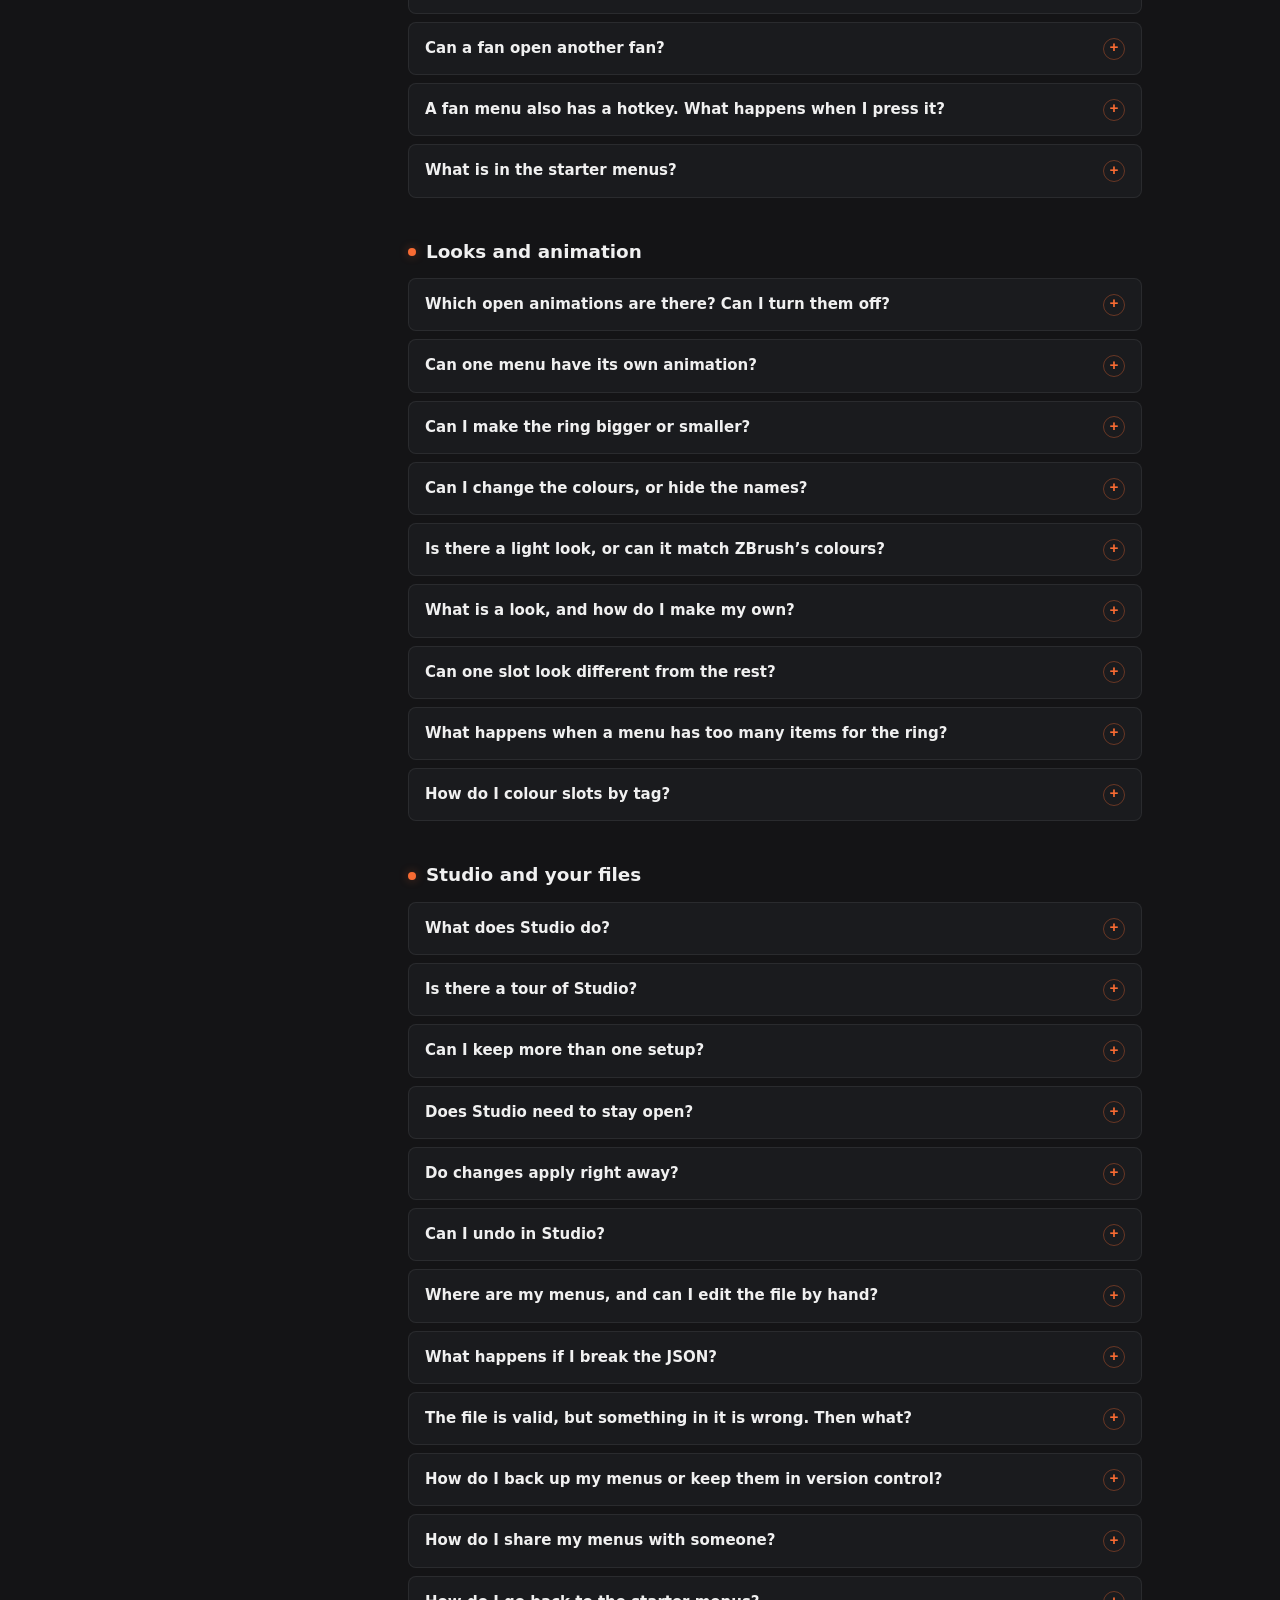
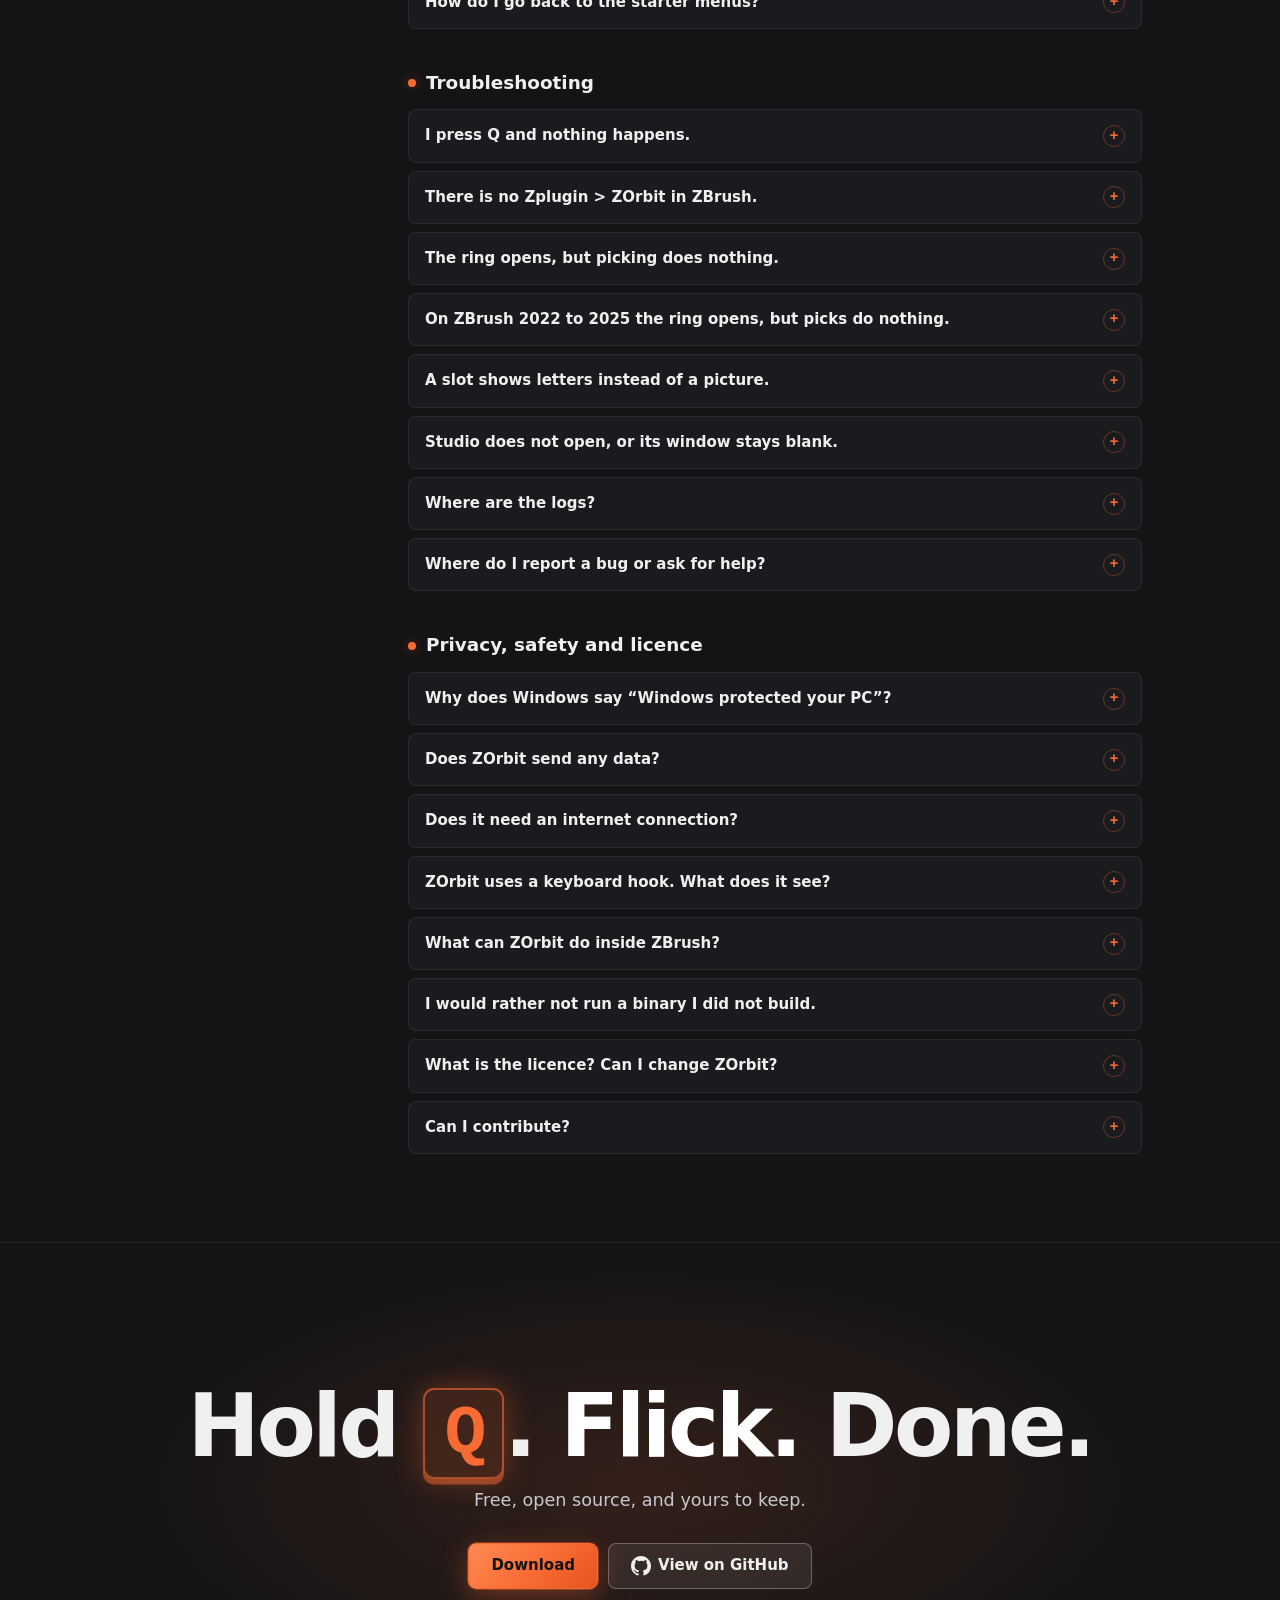
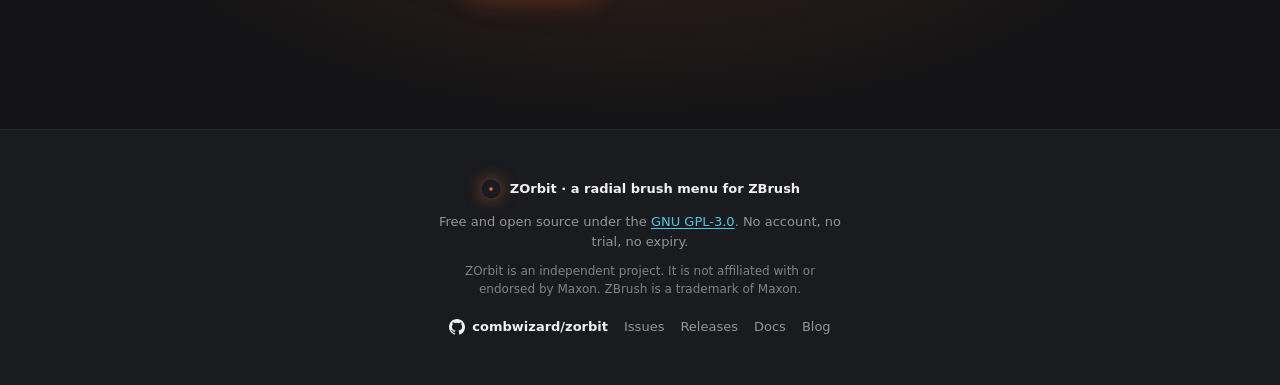
==== commit 4b3af00f: "Site: a menu button for the nav links on phones; the top-bar Download drops the version there" ====
--- a/index.html
+++ b/index.html
@@ -26,6 +26,7 @@
 
 <header class="top">
   <div class="top-inner">
+  <button class="menu-btn" type="button" aria-label="Menu" aria-expanded="false" aria-controls="menu-panel"><svg width="22" height="22" viewBox="0 0 24 24" aria-hidden="true"><path class="menu-open" fill="currentColor" d="M3 6h18v2H3zm0 5h18v2H3zm0 5h18v2H3z"/><path class="menu-close" fill="currentColor" d="M6.4 5 5 6.4l5.6 5.6L5 17.6 6.4 19l5.6-5.6 5.6 5.6 1.4-1.4-5.6-5.6L19 6.4 17.6 5 12 10.6z"/></svg></button>
   <a class="brand" href="#">
     <span class="logo" aria-hidden="true">
       <svg viewBox="0 0 32 32" width="32" height="32">
@@ -52,6 +53,13 @@
   <a class="btn primary download" href="https://github.com/combwizard/zorbit/releases/latest">Download</a>
   <span class="progress" aria-hidden="true"></span>
   </div>
+  <nav class="menu-panel" id="menu-panel" aria-label="Page" hidden>
+    <a href="#features">Features</a>
+    <a href="#install">Install</a>
+    <a href="#faq">FAQ</a>
+    <a href="docs/">Docs</a>
+    <a href="docs/blog/">Blog</a>
+  </nav>
 </header>
 
 <main id="main">
--- a/styles.css
+++ b/styles.css
@@ -151,6 +151,7 @@
   transition: color .12s, background .12s;
 }
 .nav a:hover { color: var(--text); background: rgba(255, 255, 255, .07); }
+.menu-btn, .menu-panel { display: none; }
 .top .download { height: 42px; padding: 0 20px; font-size: 15px; border-radius: 10px; }
 .top .gh { height: 42px; padding: 0 16px; font-size: 15px; border-radius: 10px; }
 .progress {
@@ -960,11 +961,34 @@
   .faq-topics a.on { border-color: rgba(248, 107, 51, .5); }
   .faq-group, .faq-q { scroll-margin-top: 80px; }
   .nav { display: none; }
+  .menu-btn {
+    display: grid; place-items: center; flex: none;
+    width: 40px; height: 40px; margin-left: -6px; padding: 0;
+    background: transparent; border: 0; border-radius: 10px;
+    color: var(--text); cursor: pointer;
+  }
+  .menu-btn:hover { background: rgba(255, 255, 255, .07); }
+  .menu-btn .menu-close, .menu-btn[aria-expanded="true"] .menu-open { display: none; }
+  .menu-btn[aria-expanded="true"] .menu-close { display: block; }
+  .menu-panel:not([hidden]) {
+    display: flex; flex-direction: column; gap: 2px;
+    position: absolute; left: 10px; right: 10px; top: 72px;
+    padding: 8px; pointer-events: auto;
+    background: rgba(26, 27, 30, .96); backdrop-filter: blur(14px) saturate(1.3);
+    border: 1px solid var(--line2); border-radius: 16px;
+    box-shadow: 0 12px 40px rgba(0, 0, 0, .45);
+  }
+  .menu-panel a {
+    color: #c8c9ce; text-decoration: none; font-size: 16px; font-weight: 700;
+    padding: 12px 14px; border-radius: 10px;
+  }
+  .menu-panel a:hover, .menu-panel a:focus-visible { color: var(--text); background: rgba(255, 255, 255, .07); }
   .top { height: 68px; margin-bottom: -68px; padding: 8px 10px 0; }
   .top-inner { height: 60px; padding: 0 8px 0 14px; }
   .top .gh { margin-left: auto; width: 40px; height: 40px; padding: 0; }
   .top .gh-label { display: none; }
   .top .download { height: 40px; padding: 0 16px; font-size: 14px; }
+  .top .dl-ver { display: none; }
   .brand { font-size: 16px; }
   .foot { padding: 36px 20px; }
 }
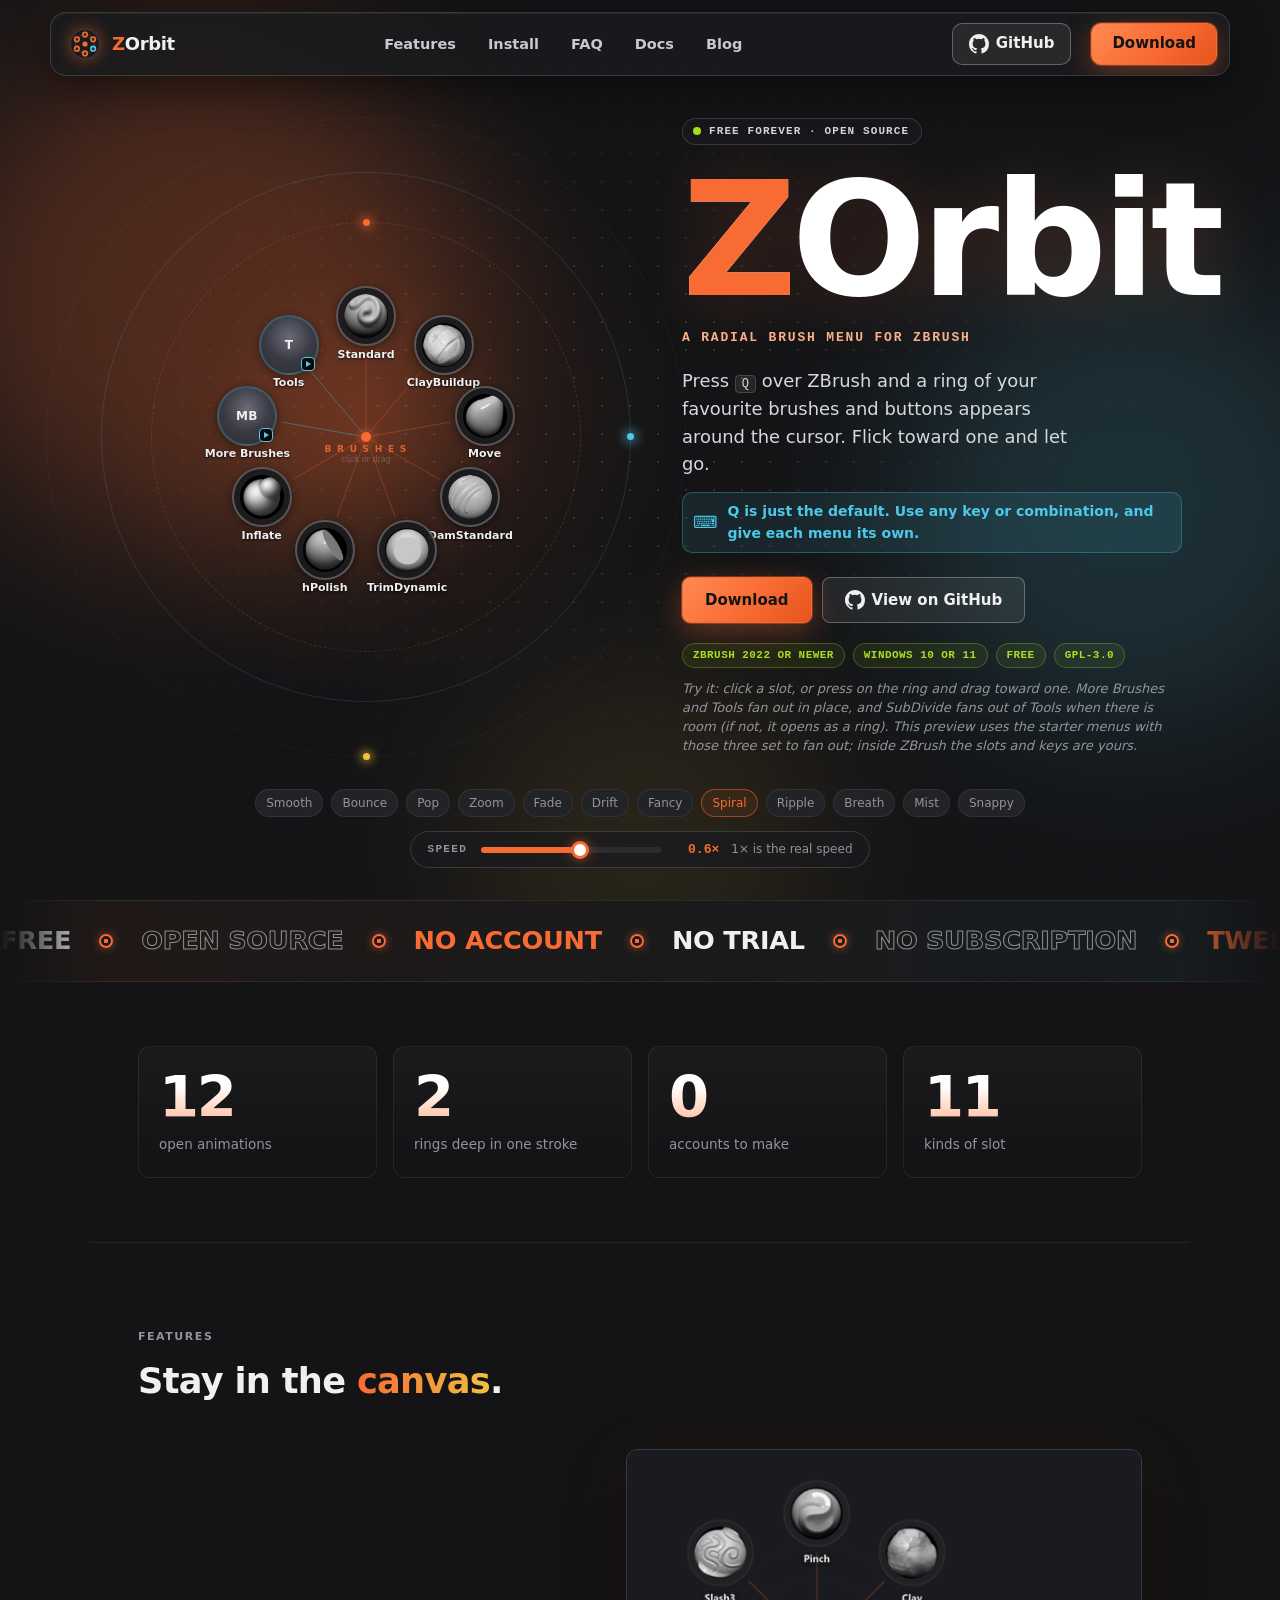
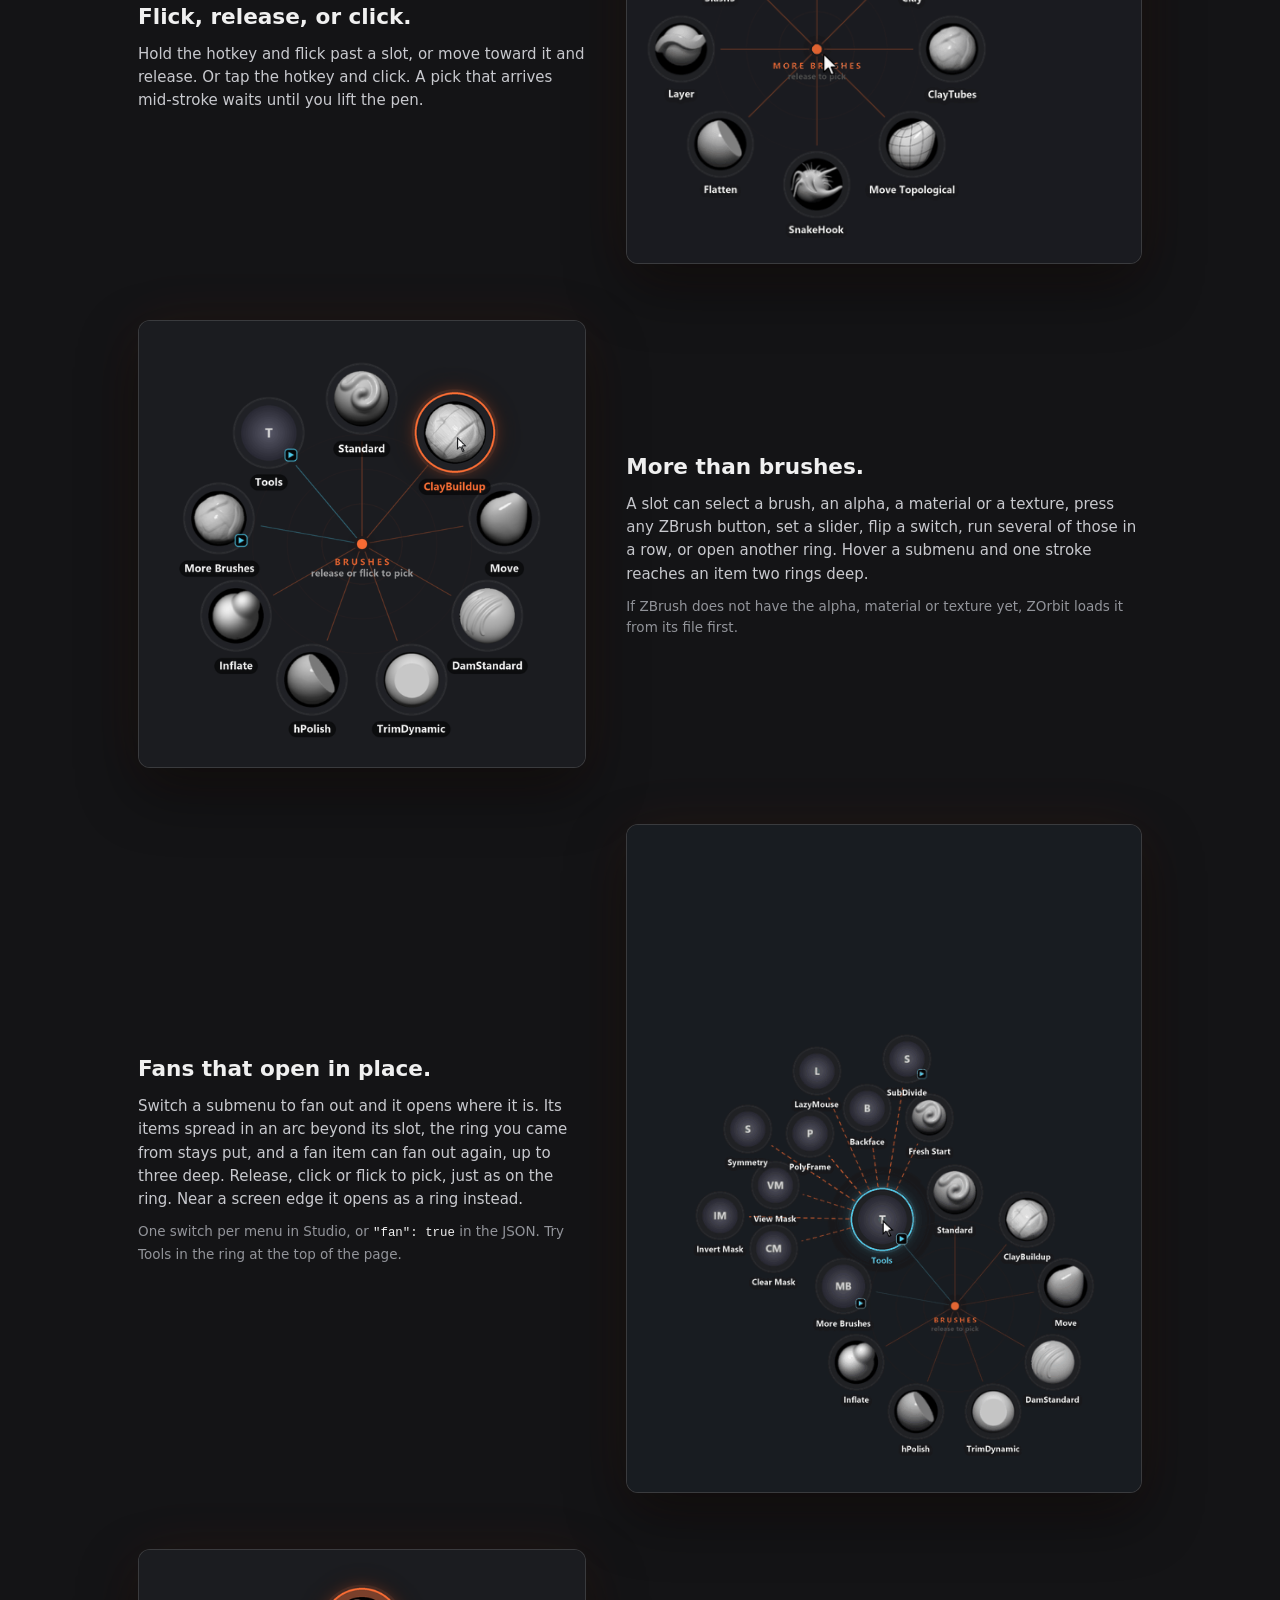
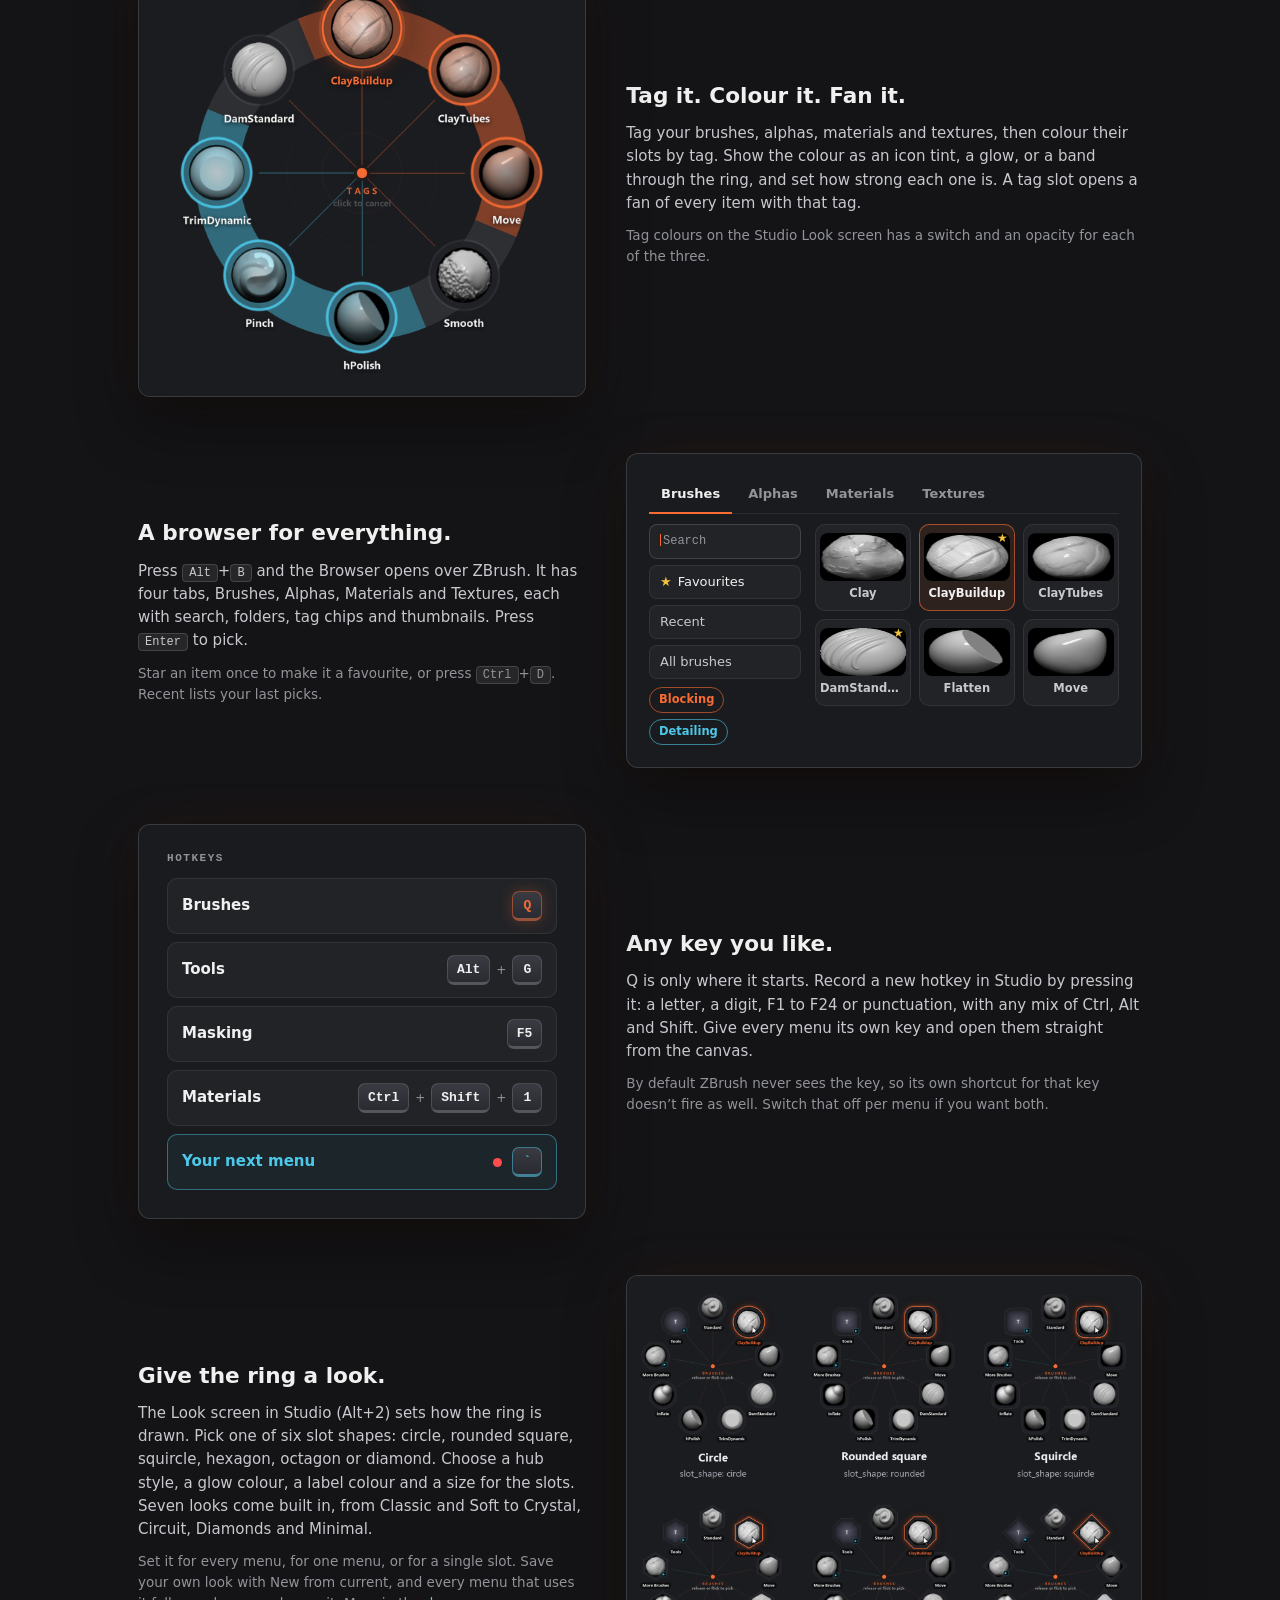
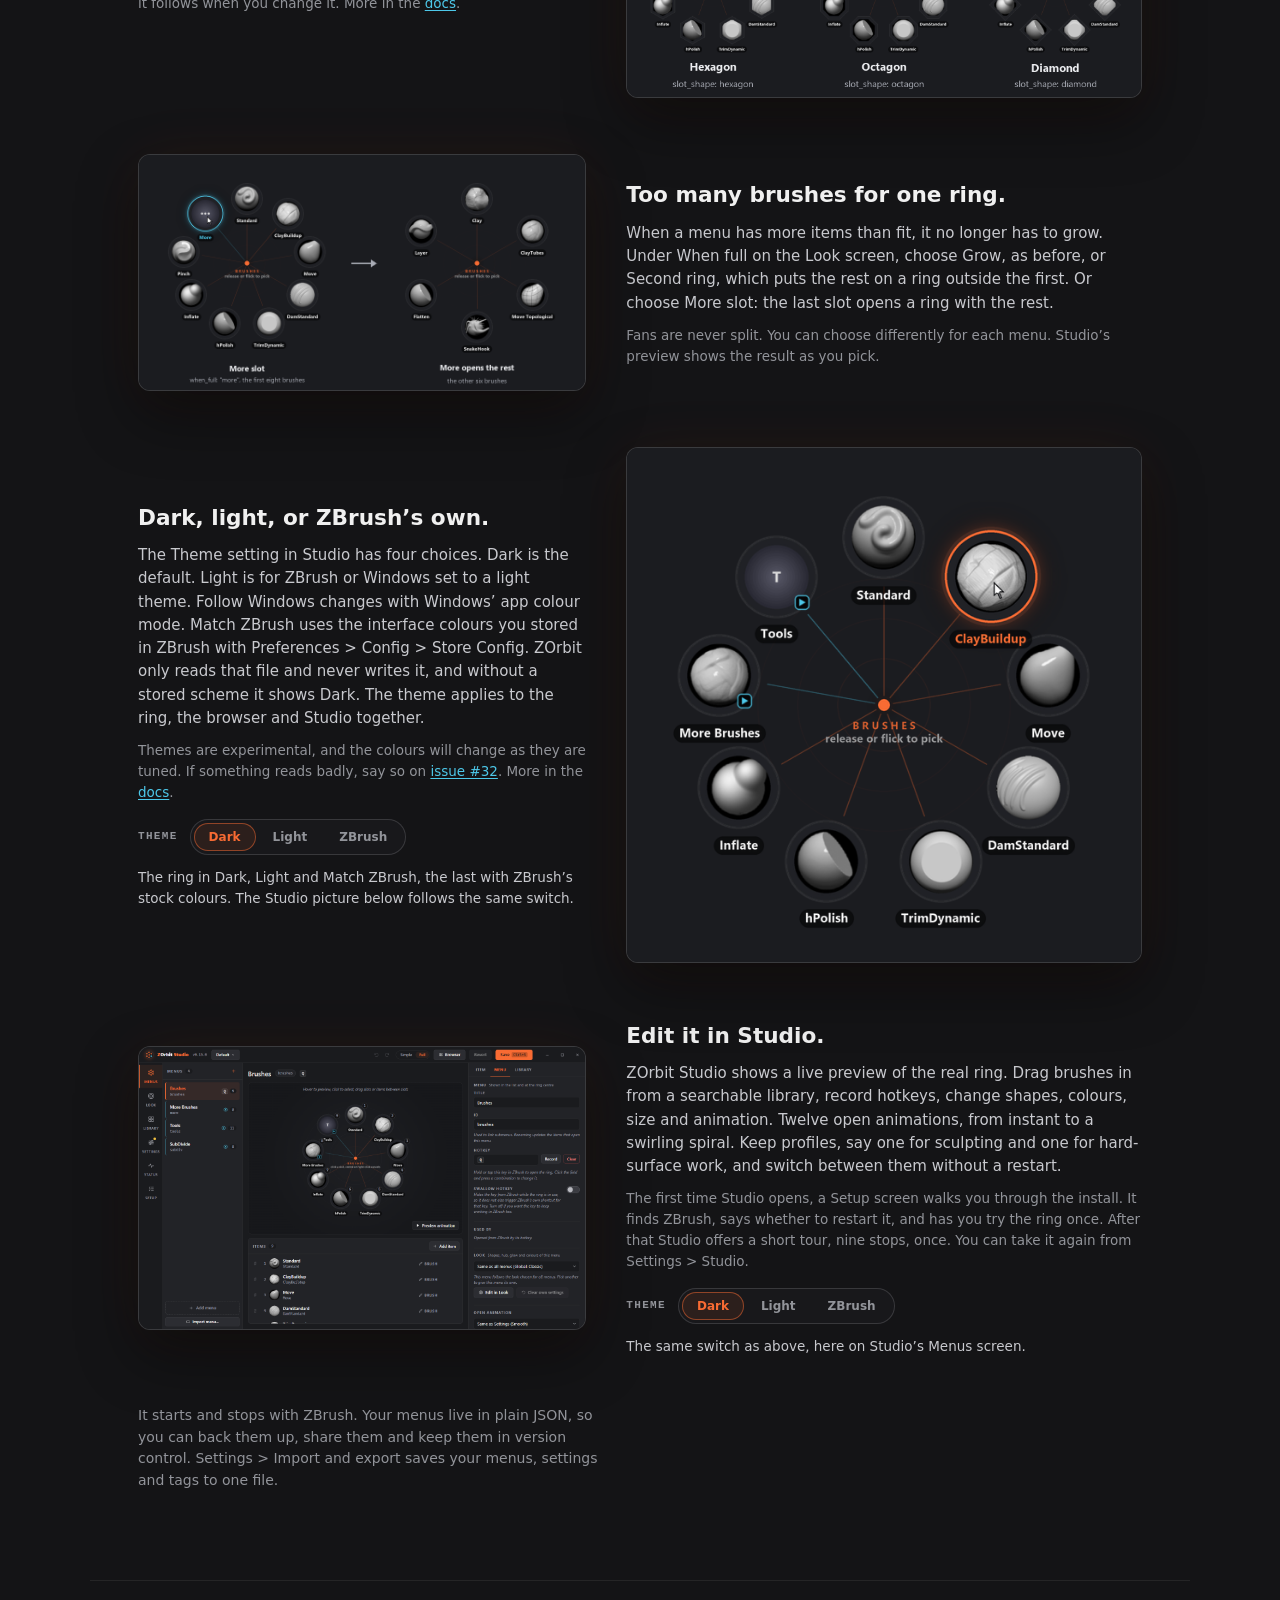
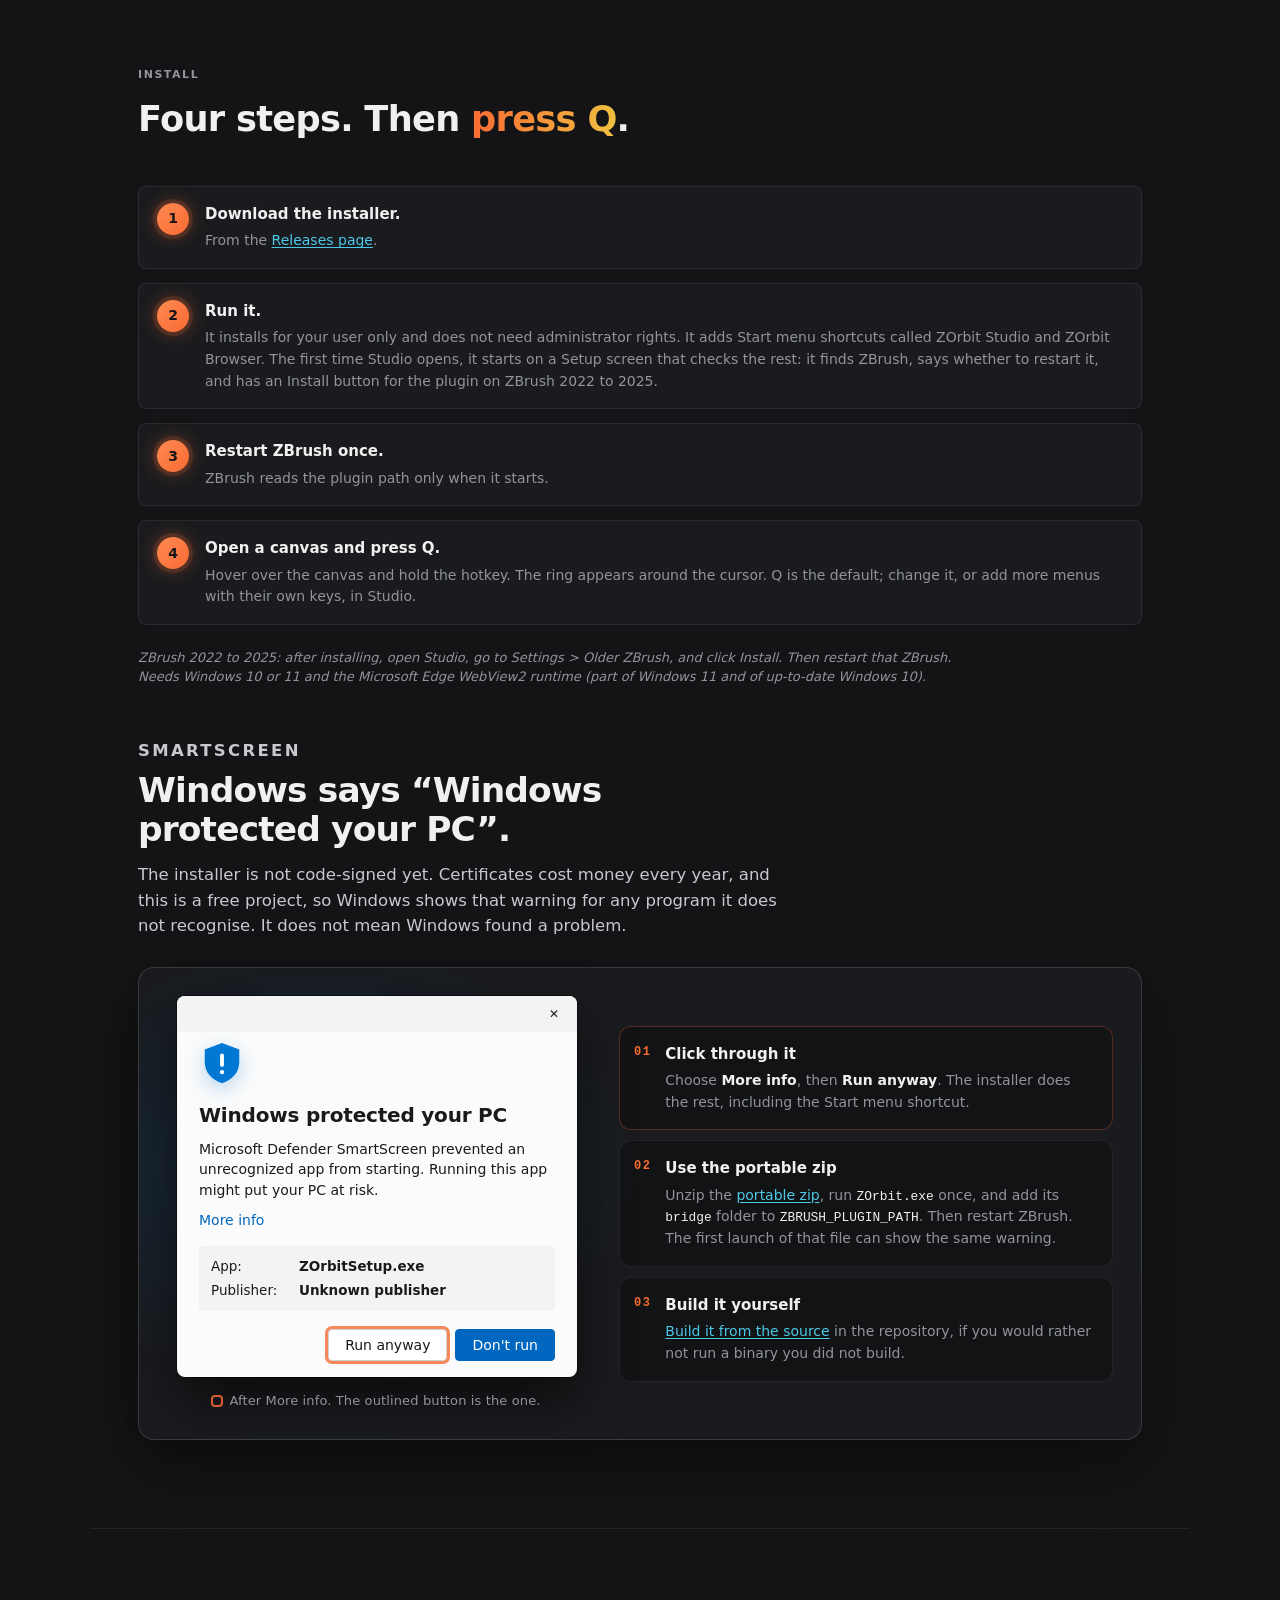
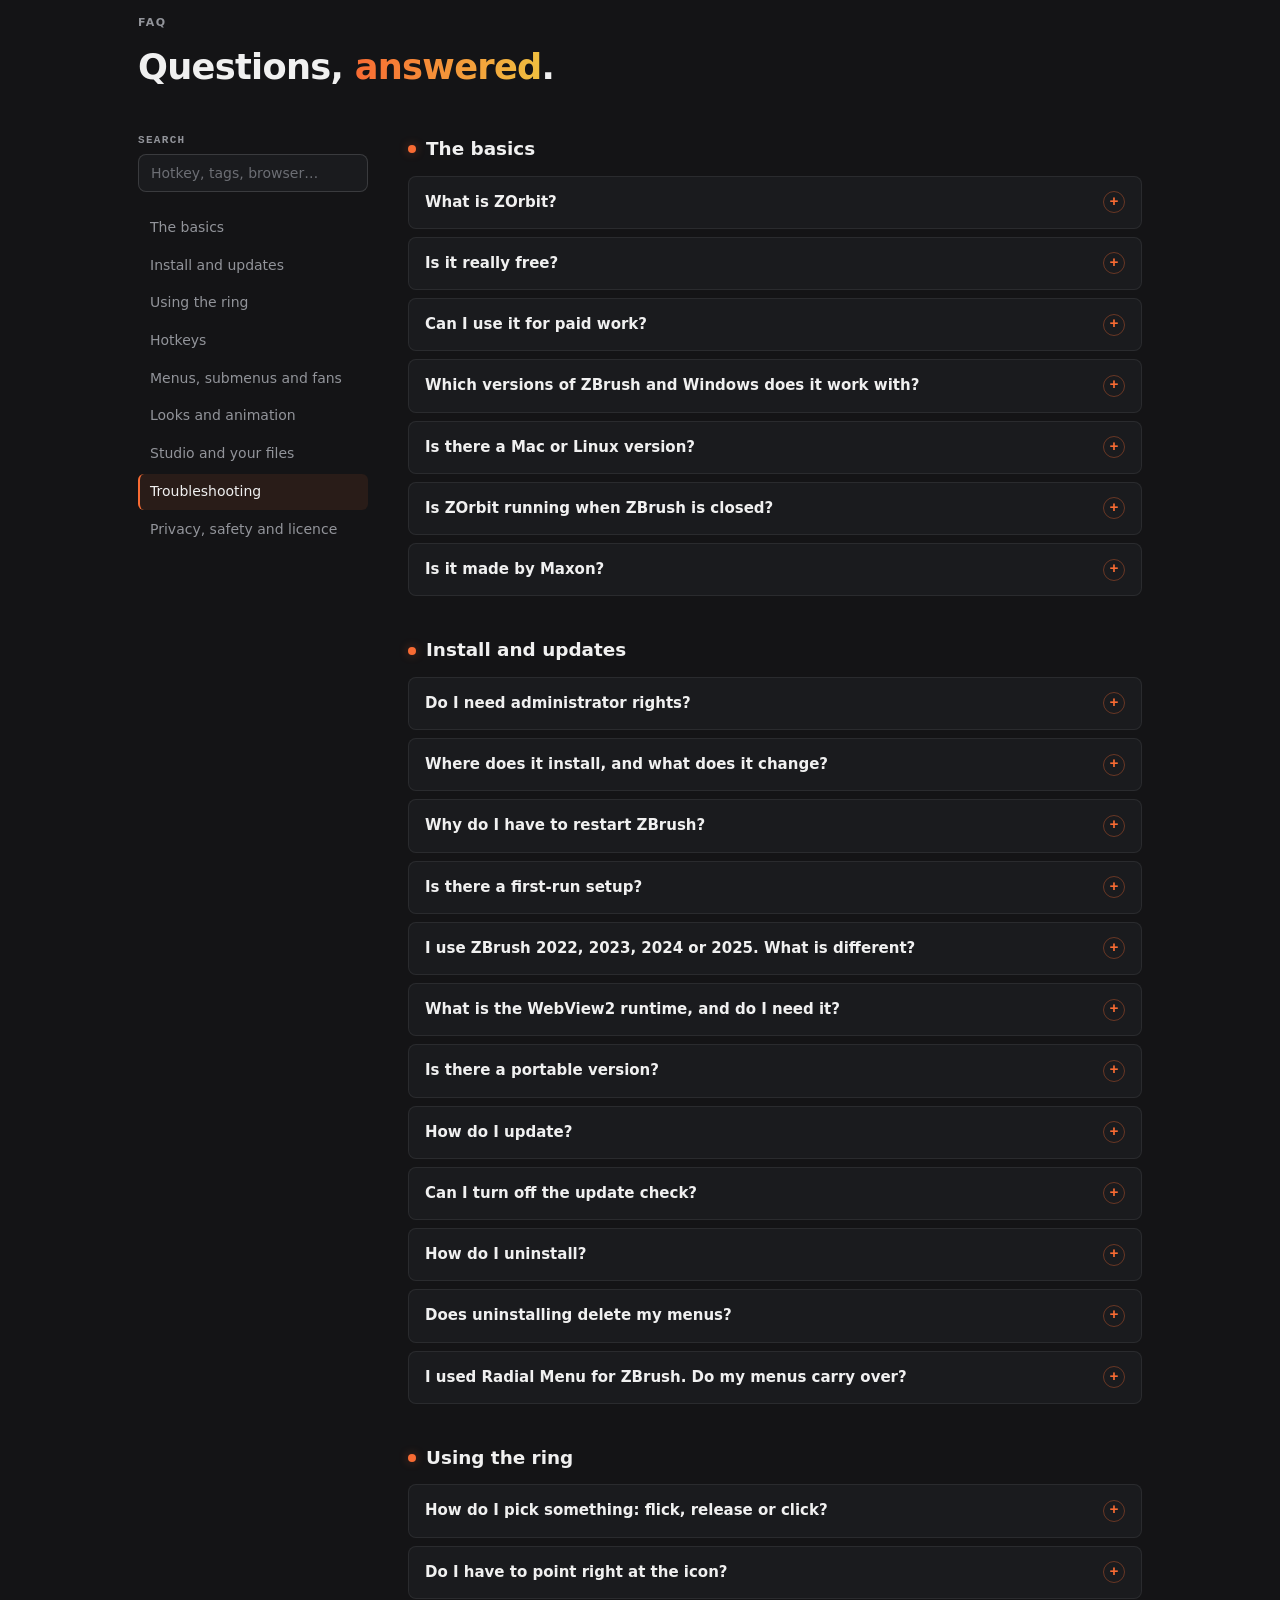
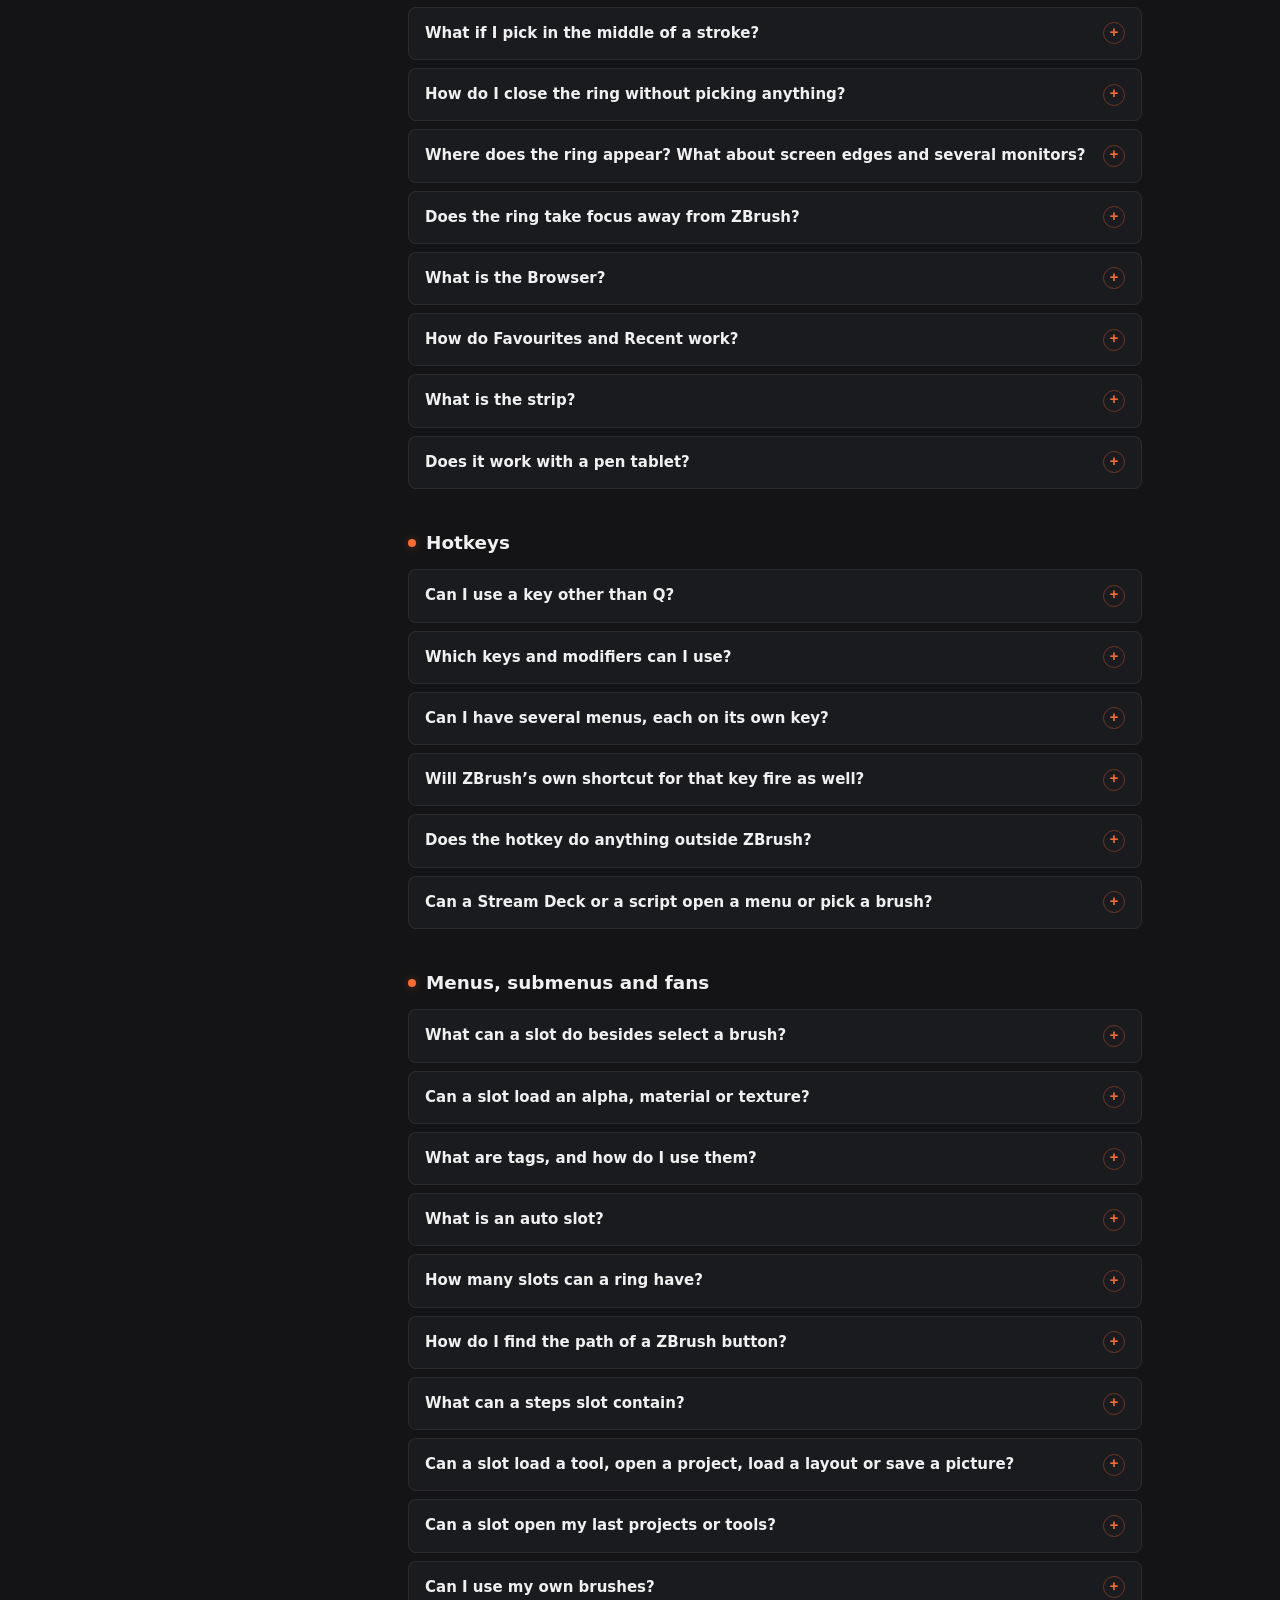
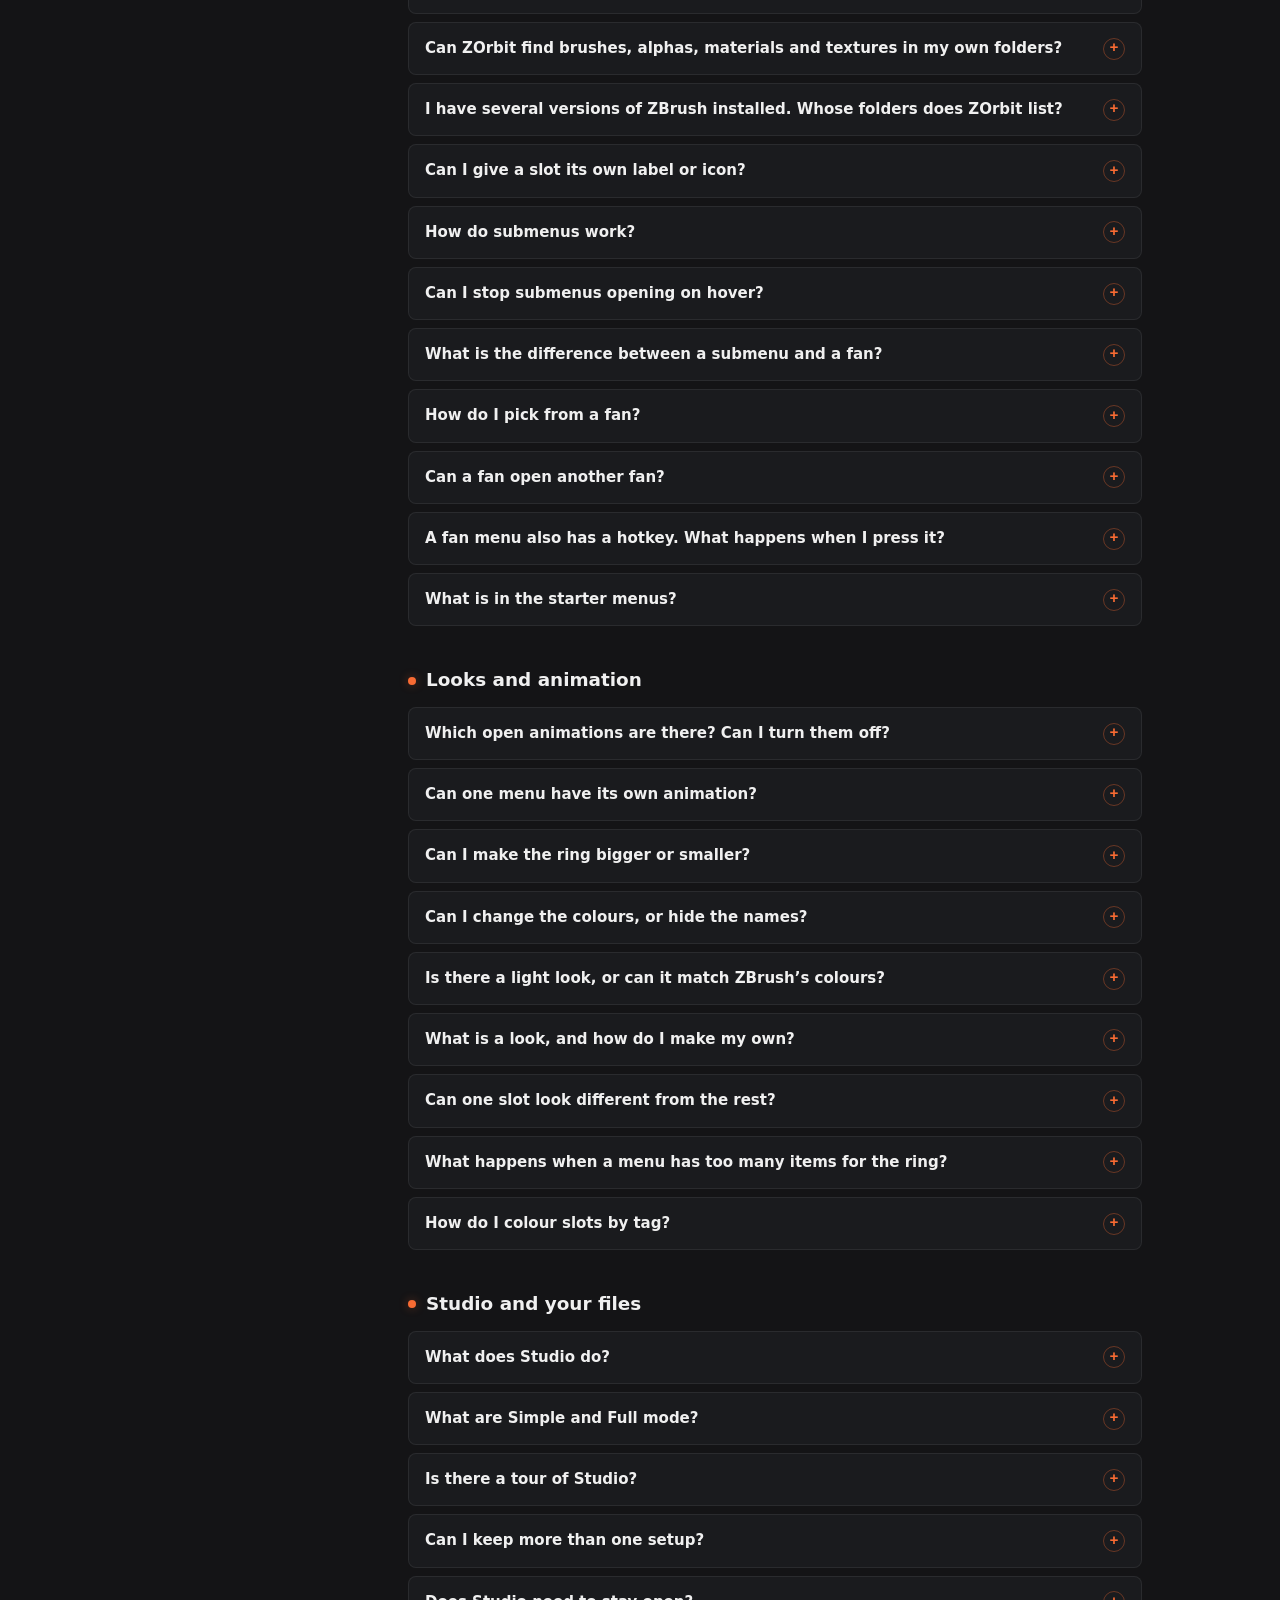
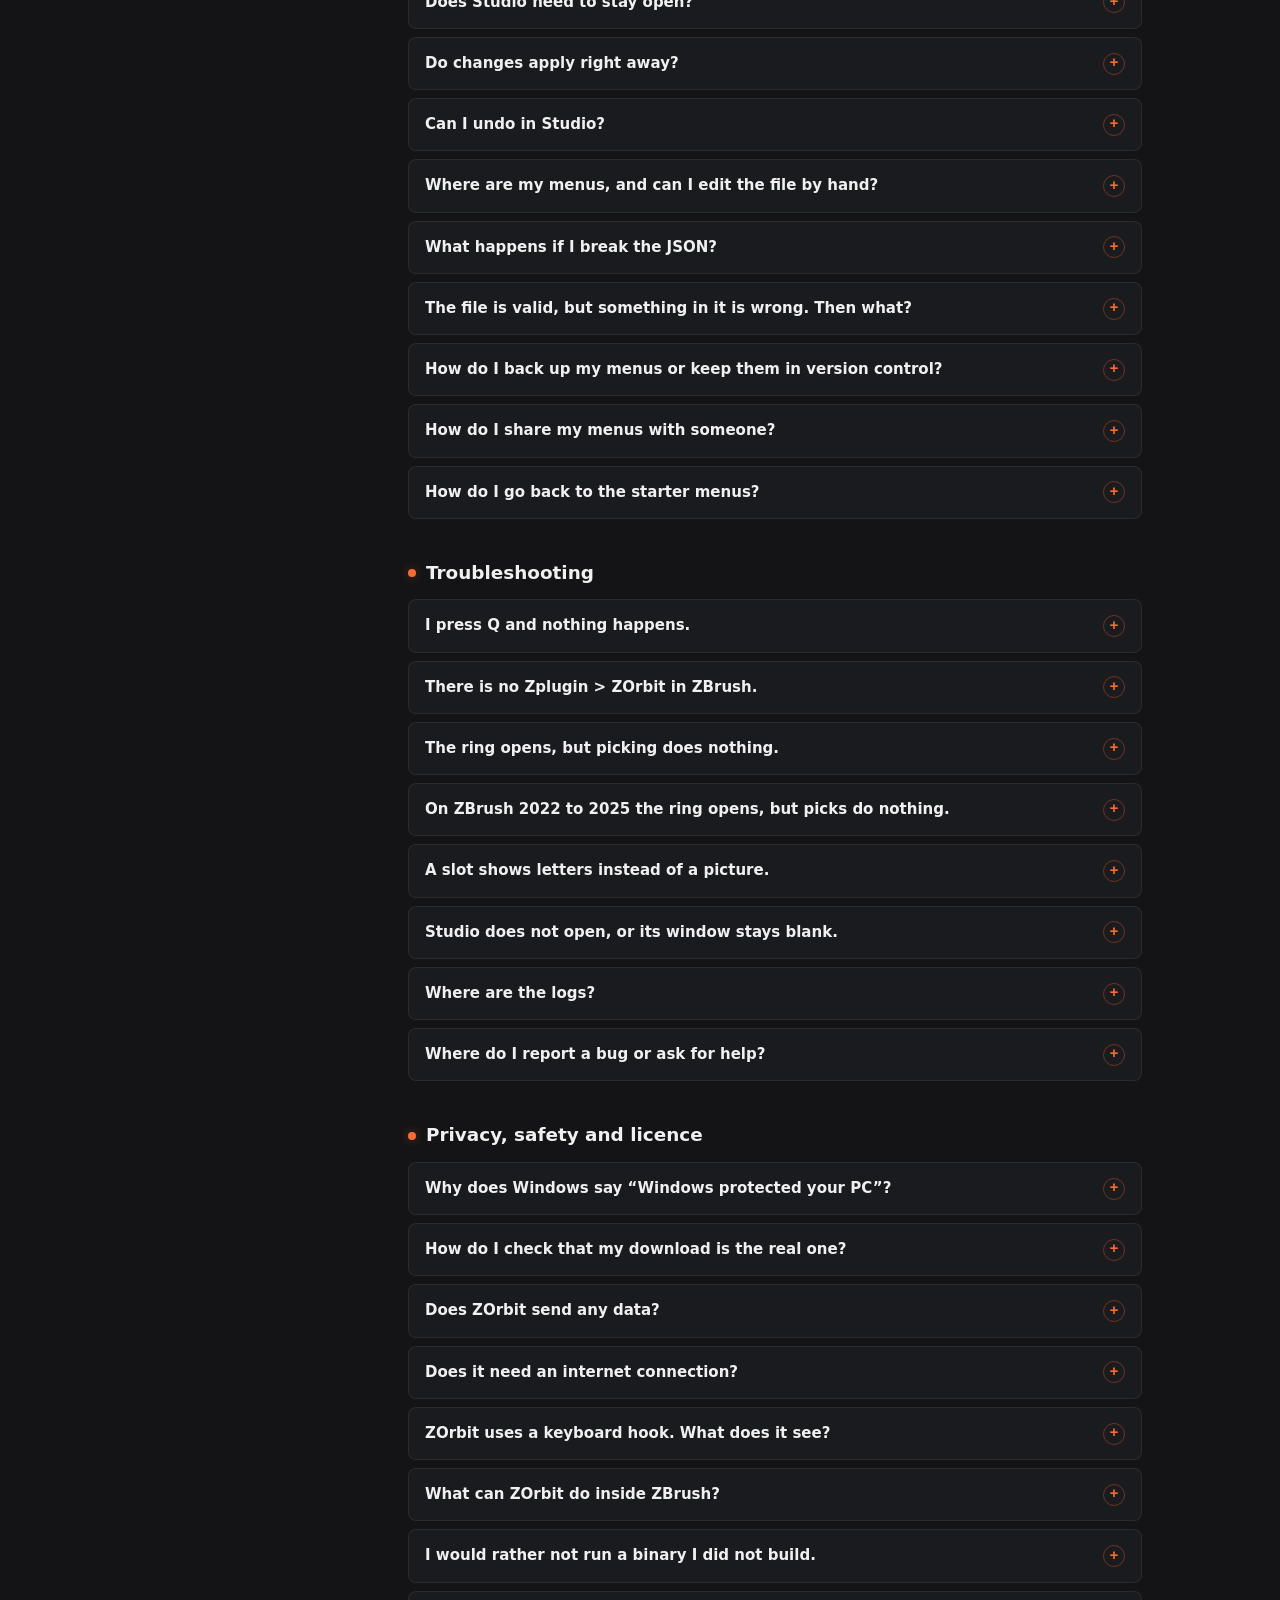
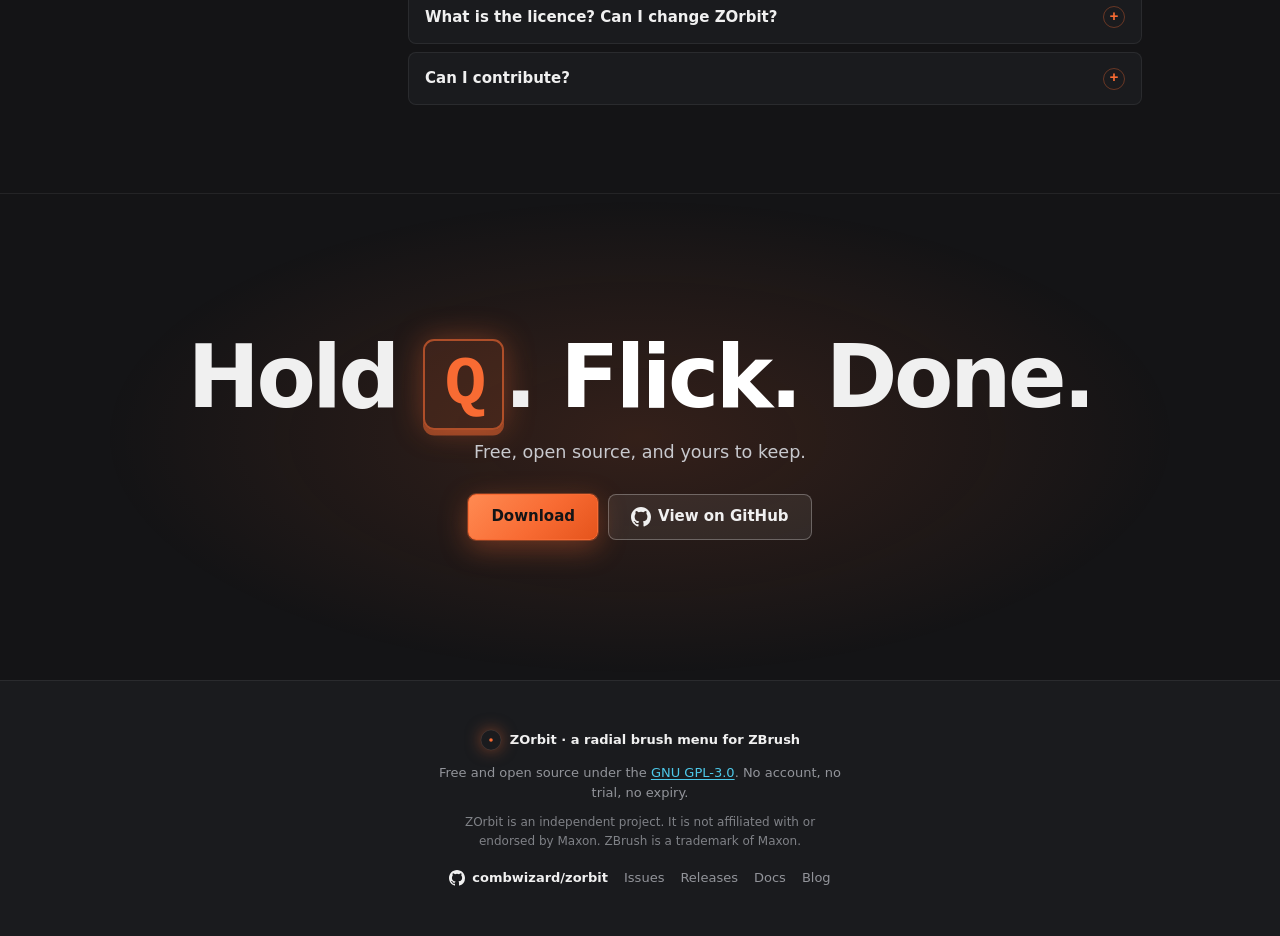
==== commit b37f2c9f: "Site: the FAQ brought up to 0.24.0 Every answer checked against the docs pages: the tray menu, the p" ====
--- a/index.html
+++ b/index.html
@@ -429,7 +429,7 @@
           </details>
           <details class="faq-q" id="q-free">
             <summary>Is it really free?</summary>
-            <div class="faq-a"><p>Yes. There is no licence key, no account, no trial and no expiry date, and you can use it on as many machines as you like. The Licence screen in Studio is a joke. You can hide it in Settings &gt; Studio.</p></div>
+            <div class="faq-a"><p>Yes. There is no licence key, no account, no trial and no expiry date, and you can use it on as many machines as you like.</p></div>
           </details>
           <details class="faq-q" id="q-commercial">
             <summary>Can I use it for paid work?</summary>
@@ -437,7 +437,7 @@
           </details>
           <details class="faq-q" id="q-versions">
             <summary>Which versions of ZBrush and Windows does it work with?</summary>
-            <div class="faq-a"><p>ZBrush 2022 or newer, on 64-bit Windows 10 or 11. ZBrush 2026 and newer load the plugin the installer sets up. ZBrush 2022 to 2025 need one extra step in Studio, see <a href="#q-older">older ZBrush</a>.</p></div>
+            <div class="faq-a"><p>ZBrush 2022 or newer, on 64-bit Windows 10 or 11. ZBrush 2026 and newer load the plugin the installer sets up. ZBrush 2022 to 2025 need one extra step in Studio, see <a href="#q-older">older ZBrush</a>. ZBrush Core and ZBrushCore Mini are not supported, because they do not load plugins.</p></div>
           </details>
           <details class="faq-q" id="q-mac">
             <summary>Is there a Mac or Linux version?</summary>
@@ -445,7 +445,7 @@
           </details>
           <details class="faq-q" id="q-running">
             <summary>Is ZOrbit running when ZBrush is closed?</summary>
-            <div class="faq-a"><p>No. ZBrush starts it through the plugin, and it quits a few seconds after ZBrush closes. While it runs it has an icon in the notification area with Open Studio, Reload menus, Open logs folder and Quit ZOrbit.</p></div>
+            <div class="faq-a"><p>No. ZBrush starts it through the plugin, and it quits a few seconds after ZBrush closes. While it runs it has an icon in the notification area. Left-click it to open Studio. Its right-click menu opens the browser, reloads your menus, switches profile, opens the logs folder and quits ZOrbit.</p></div>
           </details>
           <details class="faq-q" id="q-maxon">
             <summary>Is it made by Maxon?</summary>
@@ -457,11 +457,11 @@
           <h3>Install and updates</h3>
           <details class="faq-q" id="q-admin">
             <summary>Do I need administrator rights?</summary>
-            <div class="faq-a"><p>Not for the installer. It installs for your user only. The one exception is the plugin for ZBrush 2022 to 2025 when that ZBrush lives under Program Files: Windows asks once while Studio copies the plugin in.</p></div>
+            <div class="faq-a"><p>Not for the installer. It installs for your user only. The one exception is the plugin for ZBrush 2022 to 2025. If your account cannot write to that ZBrush’s folder, which can happen under Program Files, Windows asks you to approve it while Studio copies the plugin in.</p></div>
           </details>
           <details class="faq-q" id="q-where">
             <summary>Where does it install, and what does it change?</summary>
-            <div class="faq-a"><p>It installs to <code>%LOCALAPPDATA%\Programs\ZOrbit</code>. It adds that folder’s <code>bridge</code> folder to your user <code>ZBRUSH_PLUGIN_PATH</code> variable, keeping any entries already there, and adds a Start menu shortcut called ZOrbit Studio. A desktop shortcut is offered but off unless you tick it.</p></div>
+            <div class="faq-a"><p>It installs to <code>%LOCALAPPDATA%\Programs\ZOrbit</code>. It adds that folder’s <code>bridge</code> folder to your user <code>ZBRUSH_PLUGIN_PATH</code> variable, keeping any entries already there, and adds two Start menu shortcuts, ZOrbit Studio and ZOrbit Browser. A desktop shortcut is offered but off unless you tick it.</p></div>
           </details>
           <details class="faq-q" id="q-restart">
             <summary>Why do I have to restart ZBrush?</summary>
@@ -473,7 +473,7 @@
           </details>
           <details class="faq-q" id="q-older">
             <summary>I use ZBrush 2022, 2023, 2024 or 2025. What is different?</summary>
-            <div class="faq-a"><p>Those versions have no Python API, so ZOrbit gives them a ZScript plugin with the same Zplugin &gt; ZOrbit palette. Open Studio, go to Settings &gt; Older ZBrush and click Install next to your version. If it is not listed, use Add a ZBrush folder. Then restart that ZBrush.</p></div>
+            <div class="faq-a"><p>Those versions have no Python API, so ZOrbit gives them a ZScript plugin with the same Zplugin &gt; ZOrbit palette. Open Studio, go to Setup (Alt+6) and click Install next to your version. Settings &gt; Older ZBrush in Full mode has the same list. If your version is not listed, use Add a ZBrush folder. Then restart that ZBrush.</p></div>
           </details>
           <details class="faq-q" id="q-webview">
             <summary>What is the WebView2 runtime, and do I need it?</summary>
@@ -481,12 +481,12 @@
           </details>
           <details class="faq-q" id="q-portable">
             <summary>Is there a portable version?</summary>
-            <div class="faq-a"><p>Yes. Unzip the <a class="portable" href="https://github.com/combwizard/zorbit/releases/latest">portable zip</a>, run <code>ZOrbit.exe</code> once, add the zip’s <code>bridge</code> folder to <code>ZBRUSH_PLUGIN_PATH</code>, then restart ZBrush. The first launch can show the same SmartScreen warning as the installer.</p></div>
+            <div class="faq-a"><p>Yes. Unzip the <a class="portable" href="https://github.com/combwizard/zorbit/releases/latest">portable zip</a> somewhere permanent and run <code>ZOrbit\ZOrbit.exe</code>. Left-click its tray icon to open Studio, go to Setup and press Fix next to your ZBrush, which adds the zip’s <code>bridge</code> folder to <code>ZBRUSH_PLUGIN_PATH</code>. Then restart ZBrush. For ZBrush 2022 to 2025, press Install on Setup instead. The first launch can show the same SmartScreen warning as the installer.</p></div>
           </details>
           <details class="faq-q" id="q-update">
             <summary>How do I update?</summary>
             <div class="faq-a">
-              <p>When Studio opens it asks GitHub whether there is a newer release. If there is, an orange dot and the new version number appear at the top. Click it to read the release notes, then press Download and install. Studio fetches the installer from GitHub, checks its SHA-256, runs it over your install and reopens when it is done. It stops ZOrbit, replaces the program and leaves your menus alone. Then restart ZBrush. You can also download the installer from the release page and run it yourself. A portable copy gets a link to the download page instead.</p>
+              <p>When Studio opens it asks GitHub whether there is a newer release. If there is, the new version number appears in orange at the top. Click it to read the release notes, then press Download and install. Studio fetches the installer from GitHub, checks its SHA-256, runs it over your install and reopens when it is done. It stops ZOrbit, replaces the program and leaves your menus alone. Then restart ZBrush. You can also download the installer from the release page and run it yourself. A portable copy gets a link to the download page instead.</p>
               <p>On ZBrush 2022 to 2025, Settings &gt; Older ZBrush then shows Update available. Click Update and restart that ZBrush.</p>
             </div>
           </details>
@@ -498,7 +498,7 @@
             <summary>How do I uninstall?</summary>
             <div class="faq-a">
               <p>Open Windows Settings &gt; Apps &gt; Installed apps, find ZOrbit and choose Uninstall. Restart ZBrush afterwards so it lets go of the plugin. The uninstaller removes only its own entry from <code>ZBRUSH_PLUGIN_PATH</code>.</p>
-              <p>On ZBrush 2022 to 2025, remove the plugin first with Studio &gt; Settings &gt; Older ZBrush &gt; Remove. If you forgot, delete <code>ZOrbitBridge.zsc</code> and the <code>ZOrbitData</code> folder from that ZBrush’s <code>ZStartup\ZPlugs64</code>.</p>
+              <p>The uninstaller also removes the plugin from every ZBrush 2022 to 2025 that Studio’s Setup lists. If it could not clean a folder, it names it, and you delete <code>ZOrbitBridge.zsc</code> and the <code>ZOrbitData</code> folder from that ZBrush’s <code>ZStartup\ZPlugs64</code> yourself.</p>
             </div>
           </details>
           <details class="faq-q" id="q-uninstall-menus">
@@ -507,7 +507,7 @@
           </details>
           <details class="faq-q" id="q-radial-menu">
             <summary>I used Radial Menu for ZBrush. Do my menus carry over?</summary>
-            <div class="faq-a"><p>Yes. ZOrbit is the same project under a new name. Run the new installer over the old install. It moves the program, removes the old shortcut and plugin path entry, and copies your menus and settings to <code>%APPDATA%\ZOrbit</code> on first start. The old data folders stay where they are, and you can delete them. In ZBrush 2026 and newer, an F9 you bound by hand to the old Apply has to be bound again on Zplugin &gt; ZOrbit &gt; Apply.</p></div>
+            <div class="faq-a"><p>Yes. ZOrbit is the same project under a new name. Run the new installer over the old install. It moves the program, removes the old shortcut and plugin path entry, and copies your menus, settings and tags to the Default profile in <code>%APPDATA%\ZOrbit\profiles\Default</code> on first start. The old data folders stay where they are, and you can delete them. In ZBrush 2026 and newer, an F9 you bound by hand to the old Apply has to be bound again on Zplugin &gt; ZOrbit &gt; Apply.</p></div>
           </details>
         </div>
 
@@ -522,7 +522,7 @@
                 <li><strong>Flick.</strong> Move out past a slot’s outer edge and it is picked at once, without letting go.</li>
                 <li><strong>Click.</strong> Tap the hotkey, which keeps the ring open, then click a slot.</li>
               </ul>
-              <p>A press shorter than 250 ms counts as a tap. You can change that in Settings, from 0 to 1000 ms.</p>
+              <p>A press shorter than 250 ms counts as a tap. You can change that with Tap time in Settings (Full mode), from 0 to 1000 ms.</p>
             </div>
           </details>
           <details class="faq-q" id="q-aim">
@@ -531,7 +531,7 @@
           </details>
           <details class="faq-q" id="q-stroke">
             <summary>What if I pick in the middle of a stroke?</summary>
-            <div class="faq-a"><p>The pick waits until you lift the pen or release the mouse button, then ZBrush switches. The tool never changes halfway through a stroke, so a pick that feels a moment late is doing this on purpose.</p></div>
+            <div class="faq-a"><p>The pick waits until you lift the pen or release the mouse button, then ZBrush switches. In ZBrush 2026 and newer the tool never changes halfway through a stroke, so a pick that feels a moment late is doing this on purpose. ZBrush 2022 to 2025 cannot wait and apply the pick at once.</p></div>
           </details>
           <details class="faq-q" id="q-cancel">
             <summary>How do I close the ring without picking anything?</summary>
@@ -557,17 +557,27 @@
           <details class="faq-q" id="q-browser">
             <summary>What is the Browser?</summary>
             <div class="faq-a">
-              <p>A window with your brushes, alphas, materials and textures on four tabs, each with search, folders, tag chips and thumbnails. Press <kbd>Alt</kbd>+<kbd>B</kbd> to open it over ZBrush. New installs have that hotkey. If you have an older <code>radial.json</code>, set one on Settings &gt; Browser first. A Browser slot on a ring opens it too.</p>
-              <p>Switch tabs with <kbd>Ctrl</kbd>+<kbd>Tab</kbd>, type to search, use the arrow keys to move and press <kbd>Enter</kbd> to pick. Press the hotkey again while it is in front and the keyboard goes back to ZBrush. It also works without ZBrush running, so you can browse and tag items on their own.</p>
+              <p>A window with your brushes, alphas, materials and textures on four tabs, each with search, folders, tag chips and thumbnails. Press <kbd>Alt</kbd>+<kbd>B</kbd> to open it over ZBrush. New installs have that hotkey. If your <code>radial.json</code> is older and has none, record one under Browser hotkey in Settings &gt; Behaviour. A Browser slot on a ring, the tray menu, Studio’s Browser button and the Start menu shortcut open it too.</p>
+              <p>Switch tabs with <kbd>Ctrl</kbd>+<kbd>Tab</kbd>, type to search, use the arrow keys to move and press <kbd>Enter</kbd> to pick. Press the hotkey again while it is in front and the keyboard goes back to ZBrush. Opened from Studio or the Start menu, it works without ZBrush running, so you can browse and tag items on their own. <kbd>Ctrl</kbd>+<kbd>N</kbd> opens another browser window, up to six, each with its own tab, size and place. See the <a href="https://zorbit.lol/docs/browser/">docs</a>.</p>
             </div>
           </details>
           <details class="faq-q" id="q-favourites">
             <summary>How do Favourites and Recent work?</summary>
-            <div class="faq-a"><p>Hover an item in the Browser or the Library and press the star in its corner, or select it and press <kbd>Ctrl</kbd>+<kbd>D</kbd>. Favourites is the first entry in the folders list on every tab. Recent sits under it and lists every brush, alpha, material or texture you picked in ZBrush, newest first, up to 24 per tab. A <code>{"tag": "favourite"}</code> slot opens a fan of your favourites on the ring.</p></div>
+            <div class="faq-a">
+              <p>Hover an item in the Browser or the Library and press the star in its corner, or select it and press <kbd>Ctrl</kbd>+<kbd>D</kbd>. Favourites is the first entry in the folders list on every tab. It lists starred items most used first until you give the tab an order of your own: open Favourites and drag a card to a new place. A Most used button puts the tab back. Each tab keeps its own order.</p>
+              <p>Recent sits under Favourites and lists every brush, alpha, material or texture you picked in ZBrush, newest first, up to 24 per tab. A <code>{"tag": "favourite"}</code> slot opens a fan of your favourites on the ring, in your order if you set one. The <a href="#q-strip">strip</a> shows them over ZBrush.</p>
+            </div>
+          </details>
+          <details class="faq-q" id="q-strip">
+            <summary>What is the strip?</summary>
+            <div class="faq-a">
+              <p>A small bar of one tab’s favourites that stays on top of ZBrush and never takes the keyboard from it, so one click on a thumbnail picks the item. Turn it on with the strip button in the browser’s header (Show as a strip). Once it is on, X on the browser goes back to the strip instead of hiding the window.</p>
+              <p>Click the star at the top of the strip for its menu: switch the tab, lay the strip out vertically or horizontally, open the full browser or hide the strip. Drag a thumbnail to change your Favourites order, and drag the grip to move the strip. It steps aside while another program is in front. See the <a href="https://zorbit.lol/docs/browser/#the-strip">docs</a>.</p>
+            </div>
           </details>
           <details class="faq-q" id="q-tablet">
             <summary>Does it work with a pen tablet?</summary>
-            <div class="faq-a"><p>The ring opens from a keyboard key, so you point with the pen as you would with a mouse. Picks made mid-stroke wait for the pen to lift, and after each pick ZOrbit nudges the cursor by zero pixels to wake ZBrush’s pen tracking.</p></div>
+            <div class="faq-a"><p>The ring opens from a keyboard key, so you point with the pen as you would with a mouse. Keys sent by a tablet driver work like the real key. In ZBrush 2026 and newer a pick made mid-stroke waits for the pen to lift, and after each pick ZOrbit nudges the cursor by zero pixels to wake ZBrush’s pen tracking.</p></div>
           </details>
         </div>
 
@@ -579,7 +589,7 @@
           </details>
           <details class="faq-q" id="q-which-keys">
             <summary>Which keys and modifiers can I use?</summary>
-            <div class="faq-a"><p>Any mix of Ctrl, Alt and Shift, with a letter, a digit, F1 to F24 or one of <code>` - = [ ] \ ; ' , . /</code>. In the menu file you can also use <code>space</code>, <code>tab</code>, <code>enter</code>, <code>backspace</code>, <code>insert</code>, <code>delete</code>, <code>home</code>, <code>end</code>, <code>pageup</code> and <code>pagedown</code>. The Windows key is not allowed.</p></div>
+            <div class="faq-a"><p>Any mix of Ctrl, Alt and Shift, with a letter, a digit, F1 to F24, <code>space</code>, <code>tab</code>, <code>enter</code>, <code>backspace</code>, <code>insert</code>, <code>delete</code>, <code>home</code>, <code>end</code>, <code>pageup</code>, <code>pagedown</code> or one of <code>` - = [ ] \ ; ' , . /</code>. Studio’s hotkey field records them when you press them, except numpad keys, which it cannot record. The Windows key is not allowed.</p></div>
           </details>
           <details class="faq-q" id="q-many-menus">
             <summary>Can I have several menus, each on its own key?</summary>
@@ -587,11 +597,18 @@
           </details>
           <details class="faq-q" id="q-swallow">
             <summary>Will ZBrush’s own shortcut for that key fire as well?</summary>
-            <div class="faq-a"><p>Not by default. A menu swallows its hotkey, so ZBrush never sees it. Switch off Swallow hotkey in that menu’s settings, or set <code>"swallow": false</code>, if you want the key to reach ZBrush too.</p></div>
+            <div class="faq-a"><p>That depends on the menu. A menu swallows its hotkey by default, so ZBrush never sees it. The starter Brushes menu has Swallow hotkey off, so ZBrush still sees <kbd>Q</kbd> and goes to Draw mode as the ring opens. To let a key reach ZBrush too, switch off Swallow hotkey in that menu’s settings (Full mode), or set <code>"swallow": false</code>.</p></div>
           </details>
           <details class="faq-q" id="q-other-apps">
             <summary>Does the hotkey do anything outside ZBrush?</summary>
-            <div class="faq-a"><p>No. It only works while ZBrush is the front window. Everywhere else the key behaves as normal. Keys sent by other programs, such as macro tools, are ignored as well.</p></div>
+            <div class="faq-a"><p>No. It only works while ZBrush is the front window, and in every other program the key behaves as normal. It is also left alone while a Windows dialog such as Save As is in front or a Windows text box has the focus, so you can type the key there. The browser hotkey works while the browser is in front as well. Keys sent by a tablet driver, a macro tool or a key remapper work like the real key.</p></div>
+          </details>
+          <details class="faq-q" id="q-commands">
+            <summary>Can a Stream Deck or a script open a menu or pick a brush?</summary>
+            <div class="faq-a">
+              <p>Yes. Run <code>ZOrbit.exe</code> with an option and it passes the command to the running app and quits: <code>--open "menu id"</code>, <code>--pick brush:ClayBuildup</code> (<code>alpha:</code>, <code>material:</code> and <code>texture:</code> work too), <code>--press "Tool:Masking:Clear"</code>, <code>--set</code>, <code>--toggle</code>, <code>--browser</code> and <code>--profile</code>. A menu opened this way needs no hotkey. The command never starts a second app and shows no window.</p>
+              <p><code>--open</code> needs ZBrush in front, as a hotkey does, and so do picks in ZBrush 2022 to 2025. In a Stream Deck, add a System &gt; Open action and put the full path of <code>ZOrbit.exe</code> and the command in App / File. If the button does nothing, put the line in a <code>.bat</code> file and choose that. Exit code 0 means ZOrbit took the command, 1 that it was refused and 2 that no ZOrbit answered. See the <a href="https://zorbit.lol/docs/hotkeys/#commands-from-other-programs">docs</a> for every command.</p>
+            </div>
           </details>
         </div>
 
@@ -607,22 +624,35 @@
                 <li>Press any ZBrush button by its interface path (<code>press</code>).</li>
                 <li>Set a slider or value to a number (<code>set</code>).</li>
                 <li>Flip a switch (<code>toggle</code>).</li>
+                <li>Save the document as a PNG (<code>capture</code>).</li>
+                <li>Load a tool, open a project or load an interface layout (<code>tool</code>, <code>project</code>, <code>layout</code>).</li>
                 <li>Run a list of those in order (<code>steps</code>).</li>
                 <li>Open another ring (<code>menu</code>).</li>
+                <li>Hold a brush that ZOrbit picks for you from your most used (<code>auto</code>).</li>
                 <li>Open a fan of every item with a tag (<code>tag</code>).</li>
+                <li>Open a fan of the projects or tools ZBrush opened last (<code>recent</code>).</li>
                 <li>Open the Browser (<code>browser</code>).</li>
+                <li>Hold its place and do nothing (<code>empty</code>).</li>
               </ul>
+              <p>In Studio, Simple mode offers brush, alpha, material, texture, press, toggle, menu and empty. The rest need <a href="#q-simple-full">Full mode</a>. The <a href="https://zorbit.lol/docs/menus/#item-types">docs</a> describe each type.</p>
             </div>
           </details>
           <details class="faq-q" id="q-alpha-slot">
             <summary>Can a slot load an alpha, material or texture?</summary>
-            <div class="faq-a"><p>Yes. Use <code>{"alpha": "Alpha 058"}</code>, <code>{"material": "SkinShade4"}</code> or <code>{"texture": "Txtr01"}</code>, or drag one in from the Library. The name is the file’s name without its extension, and capitals and spaces do not matter. If ZBrush has it loaded, it is selected. If not, ZOrbit loads it from its file first. A material goes into the selected material slot and replaces what was there, as in ZBrush. ZBrush 2022 to 2025 need the plugin updated first, with Update in Settings &gt; Older ZBrush.</p></div>
+            <div class="faq-a"><p>Yes. Use <code>{"alpha": "Alpha 058"}</code>, <code>{"material": "SkinShade4"}</code> or <code>{"texture": "Txtr01"}</code>, or drag one in from the Library. The name is the file’s name without its extension, and capitals and spaces do not matter. If ZBrush has it loaded, it is selected. If not, ZOrbit loads it from its file first. A material goes into the selected material slot and replaces what was there, as in ZBrush. ZBrush 2022 to 2025 need the plugin updated first, with Update on Setup or in Settings &gt; Older ZBrush.</p></div>
           </details>
           <details class="faq-q" id="q-tags">
             <summary>What are tags, and how do I use them?</summary>
             <div class="faq-a">
-              <p>A tag is a coloured label for brushes, alphas, materials and textures. An item can have several, and they all share one set of tags. In the Library, select items and press Tag..., or right-click one, then click a tag to put it on or take it off.</p>
-              <p>Favourites is a built-in tag with a star. It cannot be deleted or renamed. A tag slot, such as <code>{"tag": "blocking"}</code>, opens a fan of every item with that tag, brushes first and most used first. The fan holds up to 12, and a last More... slot opens the Browser on that tag. <a href="#q-tag-colours">Tag colours</a> can show the colour on the ring.</p>
+              <p>A tag is a coloured label for brushes, alphas, materials and textures. An item can have several, and they all share one set of tags. In the Library, select items and press Tag..., or right-click one, then click a tag to put it on or take it off. With two or more tag chips on, the Match switch chooses whether an item needs any of them or all of them.</p>
+              <p>Favourites is a built-in tag with a star. It cannot be deleted or renamed. A tag slot, such as <code>{"tag": "blocking"}</code>, opens a fan of every item with that tag, brushes first and most used first. The fan holds up to 12 by default (Tag fan slots in Settings sets 4 to 24, in Full mode), and a last More... slot opens the Browser on that tag. <a href="#q-tag-colours">Tag colours</a> can show the colour on the ring.</p>
+            </div>
+          </details>
+          <details class="faq-q" id="q-auto">
+            <summary>What is an auto slot?</summary>
+            <div class="faq-a">
+              <p>A slot that holds a brush ZOrbit picked for you. Every brush you pick from a ring or the Browser scores a point, and points fade with a half-life of two weeks, so last week’s brushes count for more than last month’s. A menu’s auto slots hold its best-scoring brushes, leaving out any brush the menu already has as an ordinary item. Add one with Add item &gt; Auto in Full mode.</p>
+              <p>The ring does not reshuffle under your hand. A brush keeps its slot until another brush takes it, and a newcomer has to be among the best after two picks in a row. A slot nothing has filled yet is a faint plus and says This slot is empty when you pick it. Each menu learns on its own, so changing a menu’s id resets what its auto slots learned. See the <a href="https://zorbit.lol/docs/menus/#auto">docs</a>.</p>
             </div>
           </details>
           <details class="faq-q" id="q-how-many">
@@ -631,19 +661,44 @@
           </details>
           <details class="faq-q" id="q-path">
             <summary>How do I find the path of a ZBrush button?</summary>
-            <div class="faq-a"><p>Join the palette and button names with colons, as ZBrush shows them, for example <code>Tool:Masking:Clear</code>. Capitals do not matter, and Studio suggests common paths as you type. A path your ZBrush does not have shows up in <code>bridge.log</code> as “no such interface item”.</p></div>
+            <div class="faq-a"><p>Join the palette and button names with colons, as ZBrush shows them, for example <code>Tool:Masking:Clear</code>. Capitals do not matter, and Studio suggests common paths as you type, along with the macros that have a button in your ZBrush, as <code>Macro:Misc:...</code> paths. A path your ZBrush does not have shows up in <code>bridge.log</code> as “no such interface item”.</p></div>
           </details>
           <details class="faq-q" id="q-steps">
             <summary>What can a steps slot contain?</summary>
-            <div class="faq-a"><p>Brush, press, set and toggle actions, run in order. Steps cannot open menus or hold more steps. The starter menus have a Fresh Start slot that clears the mask and then picks the Standard brush.</p></div>
+            <div class="faq-a"><p>Brush, alpha, material, texture, press, set, toggle, capture, tool, project and layout actions, run in order. Steps cannot open menus or hold more steps, and they cannot hold auto, tag, browser or recent items. Put a tool or project step last. The starter menus have a Fresh Start slot that clears the mask and then picks the Standard brush.</p></div>
+          </details>
+          <details class="faq-q" id="q-file-items">
+            <summary>Can a slot load a tool, open a project, load a layout or save a picture?</summary>
+            <div class="faq-a">
+              <p>Yes, with four item types that Studio shows in Full mode. A Capture slot saves ZBrush’s document as a PNG in a folder, with no dialog. With the folder left empty, it goes to the ZBrush folder inside your Pictures folder. A Tool slot loads a <code>.ZTL</code> file into the Tool palette. A Project slot opens a <code>.ZPR</code> project, or the newest project in a folder you give it. A Layout slot loads a ZBrush interface layout from a <code>.cfg</code> file. Each has a Browse button in Studio.</p>
+              <p>A Project slot goes through ZBrush’s own check for unsaved work, so ZBrush asks whether to save first. A layout lasts until ZBrush closes, unless you press Store Config. A file that is not there is a problem only when you pick the slot, and then nothing is sent. The paths of Tool, Project and Layout slots stay out of an exported menu. In ZBrush 2022 to 2025 the plugin has to be up to date. See the <a href="https://zorbit.lol/docs/menus/#capture">docs</a>.</p>
+            </div>
+          </details>
+          <details class="faq-q" id="q-recent-slot">
+            <summary>Can a slot open my last projects or tools?</summary>
+            <div class="faq-a">
+              <p>Yes, with a Recent slot (<code>{"recent": "project"}</code>, <code>"tool"</code> or <code>"any"</code>). It opens a fan of the projects or tools ZBrush opened last, newest first, read from ZBrush’s own Lightbox list of recent files. A pick opens the file as a Project or Tool slot does. In Studio, Recent is a Full mode type, and its Shows select chooses Projects, Tools or Both.</p>
+              <p>A project goes through ZBrush’s own check for unsaved work, so ZBrush asks whether to save changes first. The fan holds as many files as Tag fan slots allows, 12 unless you change it. A slot with no files to show is a faint clock and says This slot is empty. See the <a href="https://zorbit.lol/docs/menus/#recent">docs</a>.</p>
+            </div>
           </details>
           <details class="faq-q" id="q-custom-brushes">
             <summary>Can I use my own brushes?</summary>
-            <div class="faq-a"><p>Yes, if ZBrush has them loaded or ZOrbit can find the <code>.zbp</code>. It looks in your ZBrush install’s brush folders and your user <code>ZStartup\BrushPresets</code> folder, subfolders included, and skips folders whose names start with an underscore. Spaces and capitals in a brush name do not matter.</p></div>
+            <div class="faq-a"><p>Yes, if ZBrush has them loaded or ZOrbit can find the <code>.zbp</code>. It looks in your ZBrush install’s brush folders and your user <code>ZStartup\BrushPresets</code> folder, subfolders included, and skips folders whose names start with an underscore. Spaces and capitals in a brush name do not matter. Brushes in a folder of your own are found too, see <a href="#q-library-folders">your own folders</a>.</p></div>
+          </details>
+          <details class="faq-q" id="q-library-folders">
+            <summary>Can ZOrbit find brushes, alphas, materials and textures in my own folders?</summary>
+            <div class="faq-a">
+              <p>Yes, in ZBrush 2026 and newer. Add the folder in Studio, with Add a folder... under the folders on the Library screen, or on Settings &gt; Library folders. The browser, the Library and the ring then search it after ZBrush’s own folders, and it shows as a folder of its own. Subfolders are searched, except those whose names start with an underscore. Forgetting a folder only takes it off the list, and a toast with an Undo button follows.</p>
+              <p>Packs often reuse file names, so a file whose name is already taken is listed with its pack folder, such as 10 (Crack Alphas Vol 1). The lists belong to this PC, not to a profile. ZBrush 2022 to 2025 do not search these folders: an item that only they have is listed, but a pick says it could not be found in ZBrush. See the <a href="https://zorbit.lol/docs/browser/#your-own-folders">docs</a>.</p>
+            </div>
+          </details>
+          <details class="faq-q" id="q-multi-zbrush">
+            <summary>I have several versions of ZBrush installed. Whose folders does ZOrbit list?</summary>
+            <div class="faq-a"><p>Those of the ZBrush that is running, or of the newest one when several run. With none running it uses the newest installed. A running ZBrush 2022 to 2025 gives its own installation’s folders. The app reads the library again a few seconds after another ZBrush starts, and the browser follows on its next rescan or when you press Rescan. A ZBrush running as administrator cannot be seen, so it counts as none running. See <a href="https://zorbit.lol/docs/menus/#brush">Brush</a> in the docs.</p></div>
           </details>
           <details class="faq-q" id="q-icons">
             <summary>Can I give a slot its own label or icon?</summary>
-            <div class="faq-a"><p>Yes. <code>label</code> is the text under the slot. <code>icon</code> can be a brush name or the path to a <code>.zbp</code> or <code>.png</code>. Without one, a brush slot uses the brush’s own thumbnail and other slots show a round placeholder with short text.</p></div>
+            <div class="faq-a"><p>Yes. <code>label</code> is the text under the slot. <code>icon</code> can be a brush name or the path to a <code>.zbp</code> or <code>.png</code>. Without one, brush, alpha, material and texture slots use the item’s own thumbnail and other slots show a round placeholder with short text.</p></div>
           </details>
           <details class="faq-q" id="q-submenus">
             <summary>How do submenus work?</summary>
@@ -651,7 +706,7 @@
           </details>
           <details class="faq-q" id="q-hover">
             <summary>Can I stop submenus opening on hover?</summary>
-            <div class="faq-a"><p>Yes. Switch off Open submenus on hover in Settings, or set <code>"hover_submenus": false</code>. Submenus then open when you release or click on them.</p></div>
+            <div class="faq-a"><p>Yes. Switch off Open submenus on hover in Settings (Full mode), or set <code>"hover_submenus": false</code>. Submenus then open when you release or click on them.</p></div>
           </details>
           <details class="faq-q" id="q-fan">
             <summary>What is the difference between a submenu and a fan?</summary>
@@ -671,7 +726,7 @@
           </details>
           <details class="faq-q" id="q-starter">
             <summary>What is in the starter menus?</summary>
-            <div class="faq-a"><p>Brushes on Q, with the submenus More Brushes, Tools (masking, symmetry, PolyFrame, LazyMouse and other switches) and SubDivide. They use only brushes that come with ZBrush, so they work on any install.</p></div>
+            <div class="faq-a"><p>Brushes on Q, with the submenus More Brushes and Tools. Tools holds masking, symmetry, PolyFrame, LazyMouse and other switches, a Browser slot, a Favourites slot and a SubDivide submenu. They use only brushes that come with ZBrush, so they work on any install.</p></div>
           </details>
         </div>
 
@@ -707,11 +762,11 @@
           </details>
           <details class="faq-q" id="q-full">
             <summary>What happens when a menu has too many items for the ring?</summary>
-            <div class="faq-a"><p>That is the When full setting on the Look screen. Grow makes the ring bigger until every slot fits, as before. Second ring keeps the radius and puts the rest on a ring outside it; only the outer ring picks on a flick. More slot ends the ring with a slot that opens the rest as a ring of its own. Fans are never split. A note above the item list in Studio says when a ring is full and how many items fit.</p></div>
+            <div class="faq-a"><p>That is the When full setting on the Look screen. Grow, the default, makes the ring bigger until every slot fits. Second ring keeps the radius and puts the rest on a ring outside it; only the outer ring picks on a flick. More slot ends the ring with a slot that opens the rest as a ring of its own. Fans are never split. A note above the item list in Studio says when a ring is full and how many items fit.</p></div>
           </details>
           <details class="faq-q" id="q-tag-colours">
             <summary>How do I colour slots by tag?</summary>
-            <div class="faq-a"><p>Open Tag colours on the Look screen (Full mode). An item’s first tag can show on its slot as an icon tint, a glow or a band through the ring. Each has its own switch and an opacity, and a preview beside them shows the result. The band is on by default. A ring with no tagged slots has no band.</p></div>
+            <div class="faq-a"><p>Open Tag colours on the Look screen (Full mode). An item’s first tag can show on its slot as an icon tint, a glow or a band through the ring. Each has its own switch and an opacity, and a preview beside them shows the result. The tint and the band are on by default. A ring with no tagged slots has no band.</p></div>
           </details>
         </div>
 
@@ -719,11 +774,18 @@
           <h3>Studio and your files</h3>
           <details class="faq-q" id="q-studio">
             <summary>What does Studio do?</summary>
-            <div class="faq-a"><p>It edits your menus. The Menus screen has a live preview drawn by the same code as the real ring. The Library lets you search every brush, alpha, material and texture ZBrush can load, tag them and drag them in. Setup walks a new install through its first steps. Look covers the shape, size, labels and colours of the ring, and Settings covers animation, timing and the ZBrush bridge. Status shows whether ZBrush, the app and the bridge are running.</p></div>
+            <div class="faq-a"><p>It edits your menus. The Menus screen has a live preview drawn by the same code as the real ring. The Library lets you search every brush, alpha, material and texture ZBrush can load, tag them and drag them in. Setup walks a new install through its first steps. Look covers the shape, size, labels, colours and open animation of the ring, and Settings covers the theme, timing, your own library folders and the ZBrush bridge. Status shows whether ZBrush, the app and the bridge are running.</p></div>
+          </details>
+          <details class="faq-q" id="q-simple-full">
+            <summary>What are Simple and Full mode?</summary>
+            <div class="faq-a">
+              <p>The Simple and Full switch in Studio’s top bar chooses how much you see. Simple shows the everyday controls. Full shows every control, such as the rarer item types, the Colours and Tag colours groups on the Look screen and the ZBrush bridge settings. It changes only what Studio shows. The ring and your files are the same in both, and a setting that Simple hides keeps its value.</p>
+              <p>A fresh install starts in Simple. After that Studio opens in the mode you left it in. If you cannot find a setting or an item type, press Full. See the <a href="https://zorbit.lol/docs/studio/#simple-and-full-mode">docs</a>.</p>
+            </div>
           </details>
           <details class="faq-q" id="q-tour">
             <summary>Is there a tour of Studio?</summary>
-            <div class="faq-a"><p>Yes. Studio offers a short guided tour once, after you finish or skip Setup. It lights up one part of the window at a time, nine stops in all, and ends with Save, Revert, Status and Setup. It changes no menu and no setting. If you used Studio before the tour existed, it does not ask, but you can take it from Settings &gt; Studio, next to What’s new.</p></div>
+            <div class="faq-a"><p>Yes. Studio offers a short guided tour once, after you finish or skip Setup. It lights up one part of the window at a time, six stops in all, and ends with Revert and Save. It changes no menu and no setting. If you used Studio before the tour existed, it does not ask, but you can take it from Settings &gt; Studio, next to What’s new.</p></div>
           </details>
           <details class="faq-q" id="q-profiles">
             <summary>Can I keep more than one setup?</summary>
@@ -747,7 +809,7 @@
           </details>
           <details class="faq-q" id="q-broken">
             <summary>What happens if I break the JSON?</summary>
-            <div class="faq-a"><p>The app keeps using the last good version and logs the error. Studio opens a recovery screen with the error, its line and column, and three choices: Open folder, Restore backup and Start from defaults. The unreadable file is kept as <code>radial.json.broken</code>.</p></div>
+            <div class="faq-a"><p>The app keeps using the last good version and logs the error. Studio opens a recovery screen with the error, its line and column, and buttons to open the folder, restore the backup (when there is one), start from the defaults or try again. The unreadable file is kept as <code>radial.json.broken</code>.</p></div>
           </details>
           <details class="faq-q" id="q-problems">
             <summary>The file is valid, but something in it is wrong. Then what?</summary>
@@ -759,7 +821,10 @@
           </details>
           <details class="faq-q" id="q-share">
             <summary>How do I share my menus with someone?</summary>
-            <div class="faq-a"><p>Export from Settings &gt; Import and export and send them the <code>.json</code> file. They press Import, which shows what the file holds before anything changes. Menus and settings load as an unsaved change, so Undo takes them back. For tags they choose Merge or Replace, and Replace keeps their old tags as <code>tags.json.bak</code>. They need the same brushes, alphas, materials and textures, and any button paths must exist in their ZBrush. Icons that point at <code>.png</code> files on your disk do not travel with it. Your tags live in <code>tags.json</code> in your profile’s folder.</p></div>
+            <div class="faq-a">
+              <p>Export from Settings &gt; Import and export and send them the <code>.json</code> file. They press Import, which shows what the file holds before anything changes. Menus and settings load as an unsaved change, so Undo takes them back. For tags they choose Merge or Replace, and Replace keeps their old tags as <code>tags.json.bak</code>. They need the same brushes, alphas, materials and textures, and any button paths must exist in their ZBrush. Icons that point at <code>.png</code> files on your disk do not travel with it. Your tags live in <code>tags.json</code> in your profile’s folder.</p>
+              <p>To share a single menu, press Export menu... on the Menu tab. The file holds the menu, its submenus, their tags and any looks of your own they use. The other person adds it with Import menu..., which puts it after their menus and overwrites nothing. See the <a href="https://zorbit.lol/docs/menus/#share-a-menu">docs</a>.</p>
+            </div>
           </details>
           <details class="faq-q" id="q-reset">
             <summary>How do I go back to the starter menus?</summary>
@@ -780,12 +845,13 @@
                 <li>If Status says the app is not running, press Start App, then read <code>app_stderr.log</code> and <code>radiald.log</code>.</li>
                 <li>In Studio, look for the problems pill. A menu with no usable items or a duplicate hotkey does not open.</li>
                 <li>Another program may grab the same key first. Try a different hotkey.</li>
+                <li>ZBrush may be running as administrator. ZOrbit cannot see its window then and ignores the hotkey. Start ZBrush without Run as administrator.</li>
               </ol>
             </div>
           </details>
           <details class="faq-q" id="q-no-palette">
             <summary>There is no Zplugin &gt; ZOrbit in ZBrush.</summary>
-            <div class="faq-a"><p>ZBrush did not load the plugin. Restart ZBrush, then check that your user environment variable <code>ZBRUSH_PLUGIN_PATH</code> contains ZOrbit’s <code>bridge</code> folder. On ZBrush 2022 to 2025, install the plugin again from Studio &gt; Settings &gt; Older ZBrush and restart that ZBrush.</p></div>
+            <div class="faq-a"><p>ZBrush did not load the plugin. Restart ZBrush, then check that your user environment variable <code>ZBRUSH_PLUGIN_PATH</code> contains ZOrbit’s <code>bridge</code> folder. On ZBrush 2022 to 2025, install the plugin again from Studio’s Setup screen (or Settings &gt; Older ZBrush in Full mode) and restart that ZBrush.</p></div>
           </details>
           <details class="faq-q" id="q-pick-nothing">
             <summary>The ring opens, but picking does nothing.</summary>
@@ -797,7 +863,7 @@
           </details>
           <details class="faq-q" id="q-letters">
             <summary>A slot shows letters instead of a picture.</summary>
-            <div class="faq-a"><p>There is no thumbnail for it. For a brush, ZOrbit found no <code>.zbp</code> file. For other kinds of slot a round placeholder with short text is normal.</p></div>
+            <div class="faq-a"><p>There is no thumbnail for it. For a brush, ZOrbit found no <code>.zbp</code> file. A material with no icon in its <code>.zmt</code> file and an EXR texture show letters too, and still pick fine. For other kinds of slot a round placeholder with short text is normal.</p></div>
           </details>
           <details class="faq-q" id="q-studio-blank">
             <summary>Studio does not open, or its window stays blank.</summary>
@@ -805,11 +871,11 @@
           </details>
           <details class="faq-q" id="q-logs">
             <summary>Where are the logs?</summary>
-            <div class="faq-a"><p>In <code>%LOCALAPPDATA%\ZOrbit</code>: <code>radiald.log</code> for the app, <code>bridge.log</code> for the ZBrush side, <code>app_stderr.log</code> for crashes at startup and <code>studio.log</code> for Studio. ZBrush 2022 to 2025 also write <code>zscript_bridge.log</code>. Studio’s Status screen and the notification-area icon both open the folder.</p></div>
+            <div class="faq-a"><p>In <code>%LOCALAPPDATA%\ZOrbit</code>: <code>radiald.log</code> for the app, <code>bridge.log</code> for the ZBrush side, <code>popout.log</code> for the browser, <code>app_stderr.log</code> for crashes at startup and <code>studio.log</code> for Studio. ZBrush 2022 to 2025 also write <code>zscript_bridge.log</code>. Studio’s Status screen and the notification-area icon both open the folder.</p></div>
           </details>
           <details class="faq-q" id="q-bug">
             <summary>Where do I report a bug or ask for help?</summary>
-            <div class="faq-a"><p>On the <a href="https://github.com/combwizard/zorbit/issues">issue tracker</a>. Say which Windows and ZBrush you use, what you did, what you expected and what happened, and paste the last lines of <code>radiald.log</code> and <code>bridge.log</code>. The logs hold brush names and menu ids, so glance over them first.</p></div>
+            <div class="faq-a"><p>On the <a href="https://github.com/combwizard/zorbit/issues">issue tracker</a>. Say what you did, what you expected and what happened. Press Copy report on Studio’s Status screen and paste the result: it gathers the versions, your ZBrush installs, the Status cards and the ends of the logs, with your Windows user name and folders hidden. Report a bug next to it opens the bug form with the versions filled in. Look the report over before you post it.</p></div>
           </details>
         </div>
 
@@ -817,11 +883,15 @@
           <h3>Privacy, safety and licence</h3>
           <details class="faq-q" id="q-smartscreen">
             <summary>Why does Windows say “Windows protected your PC”?</summary>
-            <div class="faq-a"><p>The installer is not code-signed yet, and SmartScreen warns about any program it does not recognise. It does not mean Windows found a problem. Choose More info, then Run anyway. The <a href="#install">install section</a> has the other ways through.</p></div>
+            <div class="faq-a"><p>The installer is not code-signed yet, and SmartScreen warns about any program it does not recognise. It does not mean Windows found a problem. Choose More info, then Run anyway. If the warning has no Run anyway, Smart App Control is on: use the portable zip instead of the installer. Some antivirus programs also quarantine a program they do not know. Restore it and add an exclusion for the install folder. The <a href="#install">install section</a> and the <a href="https://zorbit.lol/docs/install/#smart-app-control-and-antivirus">docs</a> have the other ways through.</p></div>
+          </details>
+          <details class="faq-q" id="q-check-download">
+            <summary>How do I check that my download is the real one?</summary>
+            <div class="faq-a"><p>Each release has a file called <code>ZOrbit-&lt;version&gt;-SHA256.txt</code> with the SHA-256 of the installer and of the portable zip. In PowerShell, <code>Get-FileHash .\ZOrbitSetup-&lt;version&gt;.exe</code> prints the hash to compare with it. With Git Bash or WSL, put the files in one folder and run <code>sha256sum -c ZOrbit-&lt;version&gt;-SHA256.txt</code>. Studio checks the installer it downloads for an update in the same way. See the <a href="https://zorbit.lol/docs/install/#install">docs</a>.</p></div>
           </details>
           <details class="faq-q" id="q-data">
             <summary>Does ZOrbit send any data?</summary>
-            <div class="faq-a"><p>No. There is no account, no tracking and no telemetry. The only network request is Studio’s update check, which asks GitHub for the latest release and sends nothing about you or your menus. The app that draws the ring and the ZBrush plugin make no network requests. On your own PC, the app keeps a count of which brushes you pick, and your recent picks, in <code>usage.json</code> in your profile’s folder, and that file never leaves it.</p></div>
+            <div class="faq-a"><p>No. There is no account, no tracking and no telemetry. The only network requests are Studio’s update check, which asks GitHub for the latest release and sends nothing about you or your menus, and the installer download when you press Download and install. The app that draws the ring and the ZBrush plugin make no network requests. On your own PC, the app keeps a count of which brushes you pick, and your recent picks, in <code>usage.json</code> in your profile’s folder, and that file never leaves it.</p></div>
           </details>
           <details class="faq-q" id="q-offline">
             <summary>Does it need an internet connection?</summary>
@@ -833,11 +903,11 @@
           </details>
           <details class="faq-q" id="q-zbrush-access">
             <summary>What can ZOrbit do inside ZBrush?</summary>
-            <div class="faq-a"><p>Only what is on your menus: select a brush, alpha, material or texture, press a button, set a slider, flip a switch, or a list of those. It does them through ZBrush’s own commands, and <code>radial.json</code> is plain text, so you can read exactly what each slot does.</p></div>
+            <div class="faq-a"><p>Only what is on your menus: select a brush, alpha, material or texture, press a button, set a slider, flip a switch, save the document as a PNG, load a tool, project or layout, or run a list of those. A command from another program, such as a Stream Deck button, can do the same. It does them through ZBrush’s own commands, and <code>radial.json</code> is plain text, so you can read exactly what each slot does.</p></div>
           </details>
           <details class="faq-q" id="q-build">
             <summary>I would rather not run a binary I did not build.</summary>
-            <div class="faq-a"><p>Then <a href="https://github.com/combwizard/zorbit#build-from-source">build it from the source</a>. All of it is in the repository. You need Windows, Python 3.12 and the packages in <code>requirements-dev.txt</code>, then run <code>packaging\build.ps1</code>.</p></div>
+            <div class="faq-a"><p>Then <a href="https://github.com/combwizard/zorbit#build-from-source">build it from the source</a>. All of it is in the repository. You need Windows, Python 3.14 and the packages in <code>requirements-dev.txt</code>, then run <code>packaging\build.ps1</code>. Without Inno Setup 6 it stops after the portable zip.</p></div>
           </details>
           <details class="faq-q" id="q-licence">
             <summary>What is the licence? Can I change ZOrbit?</summary>
